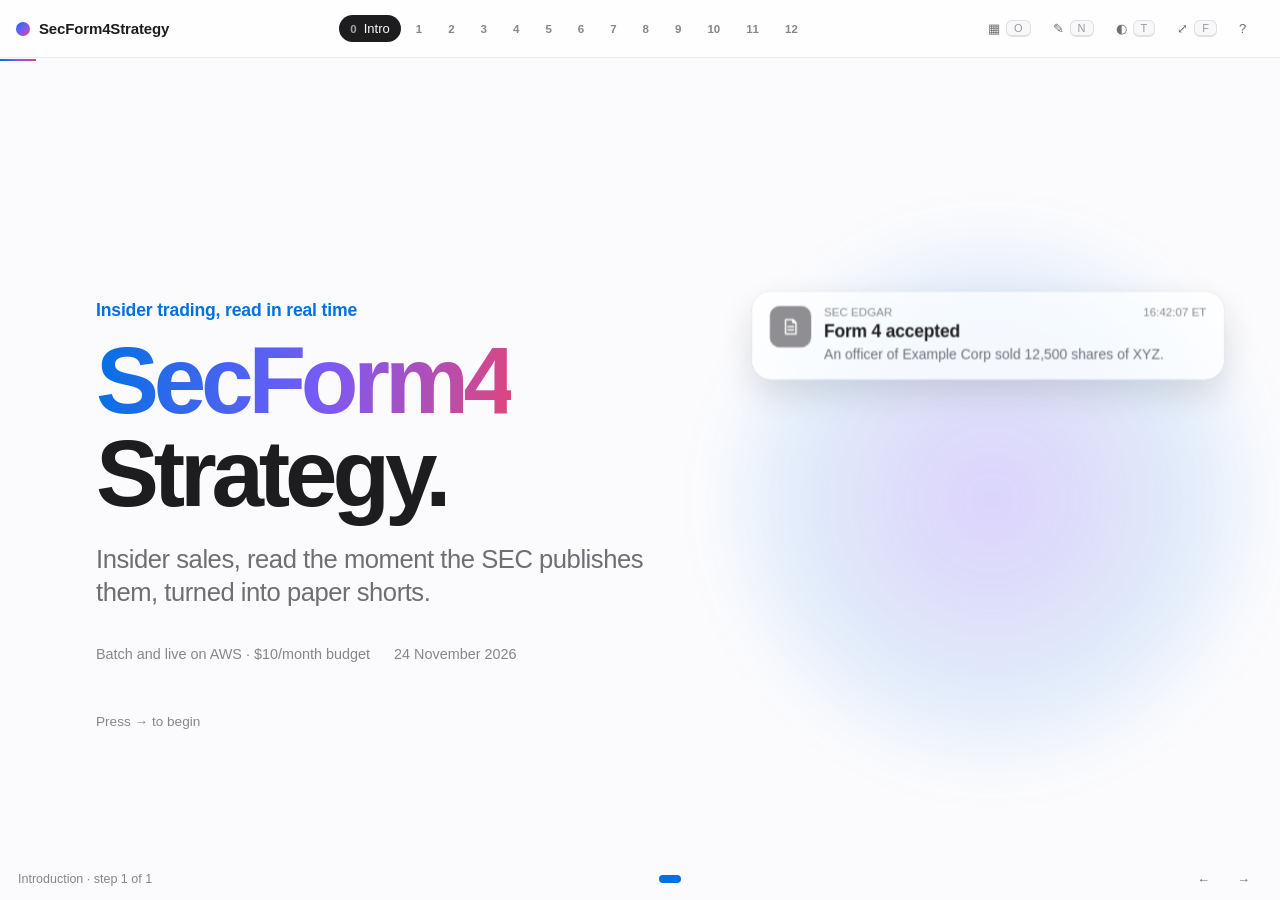
==== site/story/index.html @ b885cf7b "fix: note the pending Lambda concurrency quota request" ====
<!doctype html>
<html lang="en">
<head>
<meta charset="utf-8">
<meta name="viewport" content="width=device-width, initial-scale=1">
<title>SecForm4Strategy</title>
<style>
:root{
  --bg:#fbfbfd; --panel:#ffffff; --panel2:#f5f5f7; --ink:#1d1d1f; --muted:#6e6e73; --faint:#86868b;
  --line:#d2d2d7; --edge:#b8b8bf; --accent:#0071e3; --accent-soft:rgba(0,113,227,.09); --on-accent:#fff;
  --good:#248a3d; --good-soft:rgba(52,199,89,.13); --warn:#c45500; --warn-soft:rgba(255,149,0,.13);
  --bad:#d70015; --bad-soft:rgba(255,59,48,.10);
  --k-compute:#ff9500; --k-int:#ff2d55; --k-store:#34c759; --k-data:#5856d6; --k-sec:#ff3b30;
  --k-ext:#8e8e93; --k-ci:#007aff; --k-ml:#30b0c7;
  --nshadow:rgba(0,0,0,.07); --shadow:0 2px 6px rgba(0,0,0,.04),0 14px 34px rgba(0,0,0,.07); --tok:#0071e3;
  --g1:#0071e3; --g2:#7a5af8; --g3:#e0457b; --glass:rgba(255,255,255,.72);
  color-scheme:light;
}
@media (prefers-color-scheme:dark){
  :root:not([data-theme="light"]){
  --bg:#000000; --panel:#1c1c1e; --panel2:#2c2c2e; --ink:#f5f5f7; --muted:#a1a1a6; --faint:#6e6e73;
  --line:#38383a; --edge:#55555a; --accent:#2997ff; --accent-soft:rgba(41,151,255,.14); --on-accent:#fff;
  --good:#30d158; --good-soft:rgba(48,209,88,.15); --warn:#ff9f0a; --warn-soft:rgba(255,159,10,.15);
  --bad:#ff453a; --bad-soft:rgba(255,69,58,.15);
  --k-compute:#ff9f0a; --k-int:#ff375f; --k-store:#30d158; --k-data:#5e5ce6; --k-sec:#ff453a;
  --k-ext:#98989d; --k-ci:#0a84ff; --k-ml:#40c8e0;
  --nshadow:rgba(0,0,0,.55); --shadow:0 0 0 1px rgba(255,255,255,.07),0 16px 40px rgba(0,0,0,.55); --tok:#2997ff;
  --g1:#2997ff; --g2:#a78bfa; --g3:#ff6b9d; --glass:rgba(28,28,30,.72);
  color-scheme:dark;
}
}
:root[data-theme="dark"]{
  --bg:#000000; --panel:#1c1c1e; --panel2:#2c2c2e; --ink:#f5f5f7; --muted:#a1a1a6; --faint:#6e6e73;
  --line:#38383a; --edge:#55555a; --accent:#2997ff; --accent-soft:rgba(41,151,255,.14); --on-accent:#fff;
  --good:#30d158; --good-soft:rgba(48,209,88,.15); --warn:#ff9f0a; --warn-soft:rgba(255,159,10,.15);
  --bad:#ff453a; --bad-soft:rgba(255,69,58,.15);
  --k-compute:#ff9f0a; --k-int:#ff375f; --k-store:#30d158; --k-data:#5e5ce6; --k-sec:#ff453a;
  --k-ext:#98989d; --k-ci:#0a84ff; --k-ml:#40c8e0;
  --nshadow:rgba(0,0,0,.55); --shadow:0 0 0 1px rgba(255,255,255,.07),0 16px 40px rgba(0,0,0,.55); --tok:#2997ff;
  --g1:#2997ff; --g2:#a78bfa; --g3:#ff6b9d; --glass:rgba(28,28,30,.72);
  color-scheme:dark;
}
*{box-sizing:border-box}
html,body{margin:0;height:100%;overflow:hidden}
body{background:var(--bg);color:var(--ink);font-family:Inter,"SF Pro Text",-apple-system,BlinkMacSystemFont,"Segoe UI",Roboto,Helvetica,Arial,sans-serif;-webkit-font-smoothing:antialiased;transition:background .4s,color .4s}
code,.mono{font-family:"SF Mono",ui-monospace,Menlo,Consolas,monospace}
button{font:inherit;color:inherit}

/* ---------- chrome ---------- */
#top{position:fixed;left:0;right:0;top:0;height:58px;display:flex;align-items:center;gap:14px;padding:0 16px;background:color-mix(in srgb,var(--panel) 88%,transparent);backdrop-filter:blur(10px);border-bottom:1px solid var(--line);z-index:20}
#brand{font-weight:750;letter-spacing:-.01em;font-size:16px;white-space:nowrap;display:flex;align-items:center;gap:9px}
#brand i{width:22px;height:22px;border-radius:6px;background:linear-gradient(135deg,var(--k-ci),var(--k-int));display:inline-block}
#rail{flex:1;display:flex;gap:4px;justify-content:center;min-width:0;overflow:hidden}
.rail-item{border:0;background:transparent;padding:7px 10px;border-radius:9px;cursor:pointer;display:flex;align-items:center;gap:7px;font-size:13.5px;color:var(--muted);white-space:nowrap;transition:background .25s,color .25s}
.rail-item b{display:inline-grid;place-items:center;width:21px;height:21px;border-radius:50%;font-size:11.5px;background:var(--panel2);color:var(--muted);transition:background .25s,color .25s}
.rail-item:hover{background:var(--panel2);color:var(--ink)}
.rail-item.done b{background:var(--accent-soft);color:var(--accent)}
.rail-item.cur{color:var(--ink);background:var(--accent-soft)}
.rail-item.cur b{background:var(--accent);color:#fff}
@media (max-width:1500px){.rail-item span{display:none}.rail-item.cur span{display:inline}}
@media (max-width:900px){.rail-item.cur span{display:none}#brand span{display:none}}
#tools{display:flex;gap:4px}
.tbtn{border:1px solid var(--line);background:var(--panel);border-radius:9px;height:34px;min-width:34px;padding:0 9px;cursor:pointer;font-size:13px;color:var(--muted);display:inline-flex;align-items:center;gap:6px}
.tbtn:hover{color:var(--ink);border-color:var(--edge)}
.tbtn.on{color:var(--accent);border-color:var(--accent)}
.tbtn kbd{font-size:11px;opacity:.7}
#progress{position:fixed;top:58px;left:0;height:3px;background:var(--accent);width:0;transition:width .5s cubic-bezier(.2,.7,.2,1);z-index:21}
#bottom{position:fixed;left:0;right:0;bottom:0;height:42px;display:flex;align-items:center;justify-content:space-between;padding:0 18px;font-size:13px;color:var(--faint);z-index:20}
#stepdots{display:flex;gap:7px;align-items:center}
#stepdots button{width:10px;height:10px;border-radius:50%;border:0;padding:0;background:var(--line);cursor:pointer;transition:background .25s,transform .25s}
#stepdots button.on{background:var(--accent);transform:scale(1.25)}
#stepdots button.past{background:color-mix(in srgb,var(--accent) 45%,var(--line))}
#counter{font-variant-numeric:tabular-nums}
#navbtns{display:flex;gap:6px}

/* ---------- stage ---------- */
#viewport{position:fixed;left:0;top:61px;bottom:42px;right:0;transition:right .45s cubic-bezier(.2,.7,.2,1)}
body.notes #viewport{right:430px}
#stage{position:absolute;left:0;top:0;width:1600px;height:900px;transform-origin:0 0}
.slide{position:absolute;inset:0;opacity:0;visibility:hidden;transition:opacity .6s cubic-bezier(.2,.7,.2,1),transform .7s cubic-bezier(.2,.7,.2,1),visibility 0s .7s;transform:translateX(70px)}
.slide.before{transform:translateX(-70px)}
.slide.cur{opacity:1;visibility:visible;transform:none;transition:opacity .6s cubic-bezier(.2,.7,.2,1),transform .7s cubic-bezier(.2,.7,.2,1),visibility 0s}
.slide>svg.dia{position:absolute;inset:0;width:1600px;height:900px;overflow:visible}
.head{position:absolute;left:44px;top:22px;right:44px;pointer-events:none;z-index:2}
.kicker{font-size:15px;font-weight:650;letter-spacing:.08em;text-transform:uppercase;color:var(--accent)}
.head h1{margin:4px 0 0;font-size:44px;line-height:1.08;letter-spacing:-.022em;font-weight:760}
.caps{position:relative;height:74px;margin-top:10px}
.cap{position:absolute;left:0;top:0;margin:0;font-size:25px;line-height:1.36;color:var(--muted);max-width:1500px}
.cap code{font-size:.9em;color:var(--ink)}
.cap strong{color:var(--ink);font-weight:650}

/* reveal */
.rv{opacity:0;translate:0 12px;transition:opacity .55s cubic-bezier(.2,.7,.2,1),translate .6s cubic-bezier(.2,.7,.2,1),filter .4s}
.rv.on{opacity:1;translate:0 0}
.rv:not(.on){opacity:0!important}
.w.rv:not(.on){pointer-events:none}
.cap.rv{translate:0 8px}
.cap.rv.on{transition-delay:.12s}
.rv.on.soft{opacity:.3}
[data-d="1"]{transition-delay:.08s}[data-d="2"]{transition-delay:.16s}[data-d="3"]{transition-delay:.24s}[data-d="4"]{transition-delay:.32s}[data-d="5"]{transition-delay:.4s}[data-d="6"]{transition-delay:.48s}[data-d="7"]{transition-delay:.56s}[data-d="8"]{transition-delay:.64s}

/* ---------- svg vocabulary ---------- */
svg text{fill:var(--ink);font-family:inherit}
.nb{fill:var(--panel);stroke:var(--line);stroke-width:1.5;filter:drop-shadow(0 2px 5px rgba(15,23,42,.08));transition:stroke .3s,fill .3s}
.ni{transition:fill .3s}
.ig{fill:none;stroke:#fff;stroke-width:1.9;stroke-linecap:round;stroke-linejoin:round}
.ig text{fill:#fff;stroke:none;font-weight:800;font-size:19px}
.nt{font-size:21px;font-weight:660;letter-spacing:-.01em}
.ns{font-size:16.5px;fill:var(--muted)}
.nt.mono,.ns.mono{font-family:"SF Mono",ui-monospace,Menlo,monospace}
.nt.mono{font-size:19.5px}
.k-compute .ni{fill:var(--k-compute)} .k-int .ni{fill:var(--k-int)} .k-store .ni{fill:var(--k-store)} .k-data .ni{fill:var(--k-data)}
.k-sec .ni{fill:var(--k-sec)} .k-ext .ni{fill:var(--k-ext)} .k-ci .ni{fill:var(--k-ci)} .k-ml .ni{fill:var(--k-ml)}
.node{transition:opacity .4s}
.hot .nb{stroke:var(--accent);stroke-width:2.6;fill:color-mix(in srgb,var(--accent) 7%,var(--panel))}
.okk .nb{stroke:var(--good);stroke-width:2.4}
.wait .nb{stroke:var(--warn);stroke-width:2.4;stroke-dasharray:7 5}
.badk .nb{stroke:var(--bad);stroke-width:2.4}
.off{opacity:.2!important;filter:grayscale(1)}
.edge{fill:none;stroke:var(--edge);stroke-width:2.2;transition:stroke .3s,opacity .4s}
.edge.flow{stroke-dasharray:7 8;animation:dash 1.1s linear infinite}
.edge.dashed{stroke-dasharray:4 6}
.edge.hot{stroke:var(--accent);stroke-width:3}
@keyframes dash{to{stroke-dashoffset:-15}}
.ah{fill:var(--edge)} .ahh{fill:var(--accent)}
.frame{fill:color-mix(in srgb,var(--panel2) 55%,transparent);stroke:var(--line);stroke-width:1.5;stroke-dasharray:6 6}
.frame.solid{stroke-dasharray:none}
.ft{font-size:15px;font-weight:700;letter-spacing:.06em;text-transform:uppercase;fill:var(--muted)}
.lbl{font-size:17px;fill:var(--muted)}
.lbl.big{font-size:21px;fill:var(--ink);font-weight:600}
.lbl.acc{fill:var(--accent);font-weight:650}
.lbl.good{fill:var(--good);font-weight:650}
.lbl.bad{fill:var(--bad);font-weight:650}
.lbl.warn{fill:var(--warn);font-weight:650}
.lbl.mono{font-family:"SF Mono",ui-monospace,Menlo,monospace}
.pill rect{fill:var(--panel2);stroke:var(--line)}
.pill text{font-size:15.5px;font-weight:600;font-family:"SF Mono",ui-monospace,Menlo,monospace}
.tok{fill:var(--tok);filter:drop-shadow(0 0 6px var(--tok))}
.tok-ring{fill:none;stroke:var(--tok);stroke-width:2;opacity:.5}
.toklbl{font-size:15px;font-weight:700;fill:var(--tok)}
.amb{fill:var(--accent);opacity:.75}
.draw{transition:stroke-dashoffset 1.8s cubic-bezier(.4,.1,.2,1),opacity .5s}
.badge circle{fill:var(--good)} .badge path{stroke:#fff;stroke-width:2.4;fill:none;stroke-linecap:round;stroke-linejoin:round}
.badge{opacity:0;transition:opacity .35s}
.badge.show{opacity:1}

/* ---------- html widgets on the canvas ---------- */
.w{position:absolute;z-index:3}
.card{background:var(--panel);border:1px solid var(--line);border-radius:16px;box-shadow:var(--shadow);padding:22px 26px}
.card h3{margin:0 0 10px;font-size:23px;letter-spacing:-.01em}
.card p{margin:6px 0;font-size:19px;line-height:1.42;color:var(--muted)}
.card p b,.card p code{color:var(--ink)}
.card ul{margin:6px 0 0;padding-left:22px;font-size:19px;line-height:1.5;color:var(--muted)}
.card li b,.card li code{color:var(--ink)}
.seg{display:inline-flex;background:var(--panel2);border:1px solid var(--line);border-radius:12px;padding:4px;gap:4px}
.seg button{border:0;background:transparent;border-radius:9px;padding:9px 16px;font-size:17px;font-weight:600;color:var(--muted);cursor:pointer;transition:background .25s,color .25s}
.seg button.on{background:var(--panel);color:var(--ink);box-shadow:0 1px 3px rgba(0,0,0,.12)}
.btn{border:1px solid var(--accent);background:var(--accent);color:#fff;border-radius:11px;padding:10px 18px;font-size:17px;font-weight:650;cursor:pointer;display:inline-flex;gap:8px;align-items:center}
.btn.ghost{background:transparent;color:var(--accent)}
.btn:hover{filter:brightness(1.08)}
.lab{font-size:15px;font-weight:700;letter-spacing:.06em;text-transform:uppercase;color:var(--faint)}
input[type=range]{accent-color:var(--accent);width:100%;height:28px;cursor:pointer}
.code{font-family:"SF Mono",ui-monospace,Menlo,monospace;font-size:17px;line-height:1.5;background:var(--panel2);border:1px solid var(--line);border-radius:12px;padding:14px 16px;white-space:pre-wrap;color:var(--ink);margin:0}
.code .k{color:var(--k-int)} .code .s{color:var(--k-store)} .code .c{color:var(--faint)}
.chip{display:inline-flex;align-items:center;gap:8px;border:1px solid var(--line);background:var(--panel);border-radius:999px;padding:7px 14px;font-size:17px;font-weight:600;transition:border-color .3s,background .3s}
.chip .dot{width:10px;height:10px;border-radius:50%;background:var(--faint);transition:background .3s}
.chip.ok{border-color:color-mix(in srgb,var(--good) 55%,var(--line));background:var(--good-soft)} .chip.ok .dot{background:var(--good)}
.chip.warn .dot{background:var(--warn)}
.tag{display:inline-block;font-size:13px;font-weight:700;letter-spacing:.05em;text-transform:uppercase;padding:3px 9px;border-radius:999px;background:var(--panel2);color:var(--muted)}
.tag.good{background:var(--good-soft);color:var(--good)} .tag.warn{background:var(--warn-soft);color:var(--warn)} .tag.bad{background:var(--bad-soft);color:var(--bad)} .tag.acc{background:var(--accent-soft);color:var(--accent)}
.console{font-family:"SF Mono",ui-monospace,Menlo,monospace;font-size:14px;line-height:1.42;background:var(--panel);border:1px solid var(--line);border-radius:14px;box-shadow:var(--shadow);padding:12px 14px;overflow:hidden;display:flex;flex-direction:column;gap:3px}
.console .ln{opacity:0;translate:0 6px;transition:opacity .35s,translate .35s;color:var(--muted)}
.console .ln.on{opacity:1;translate:0 0}
.console .ln b{color:var(--ink)}
.console .ln.ok b{color:var(--good)}
.sw{display:flex;align-items:center;justify-content:space-between;gap:12px;padding:8px 0;border-bottom:1px solid var(--line)}
.sw code{font-size:16px}
.toggle{width:54px;height:30px;border-radius:999px;background:var(--line);border:0;position:relative;cursor:pointer;flex:none;transition:background .3s}
.toggle::after{content:"";position:absolute;left:3px;top:3px;width:24px;height:24px;border-radius:50%;background:#fff;box-shadow:0 1px 3px rgba(0,0,0,.3);transition:left .3s cubic-bezier(.2,.7,.2,1)}
.toggle.on{background:var(--good)}
.toggle.on::after{left:27px}
.stripes{background-image:repeating-linear-gradient(-45deg,var(--accent-soft) 0 12px,transparent 12px 24px);background-size:34px 34px;animation:stripes 1.2s linear infinite}
@keyframes stripes{to{background-position:34px 0}}
.flip{perspective:1200px;cursor:pointer;border:0;background:transparent;padding:0;text-align:left}
.flip .in{position:relative;width:100%;height:100%;transition:transform .7s cubic-bezier(.2,.7,.2,1);transform-style:preserve-3d}
.flip.open .in{transform:rotateY(180deg)}
.flip .fa,.flip .fb{position:absolute;inset:0;backface-visibility:hidden;border-radius:16px;border:1px solid var(--line);background:var(--panel);box-shadow:var(--shadow);padding:18px 22px;display:flex;flex-direction:column;justify-content:center}
.flip .fb{transform:rotateY(180deg);background:var(--panel2)}
.flip h4{margin:0;font-size:22px;line-height:1.3}
.flip p{margin:0;font-size:17.5px;line-height:1.42;color:var(--muted)}
.flip .hint{font-size:13px;color:var(--faint);margin-top:10px;text-transform:uppercase;letter-spacing:.06em;font-weight:700}
.cd{display:grid;grid-template-columns:1fr 46px 1fr;align-items:center;column-gap:4px;row-gap:10px}
.cd>div{background:var(--panel);border-radius:14px;box-shadow:0 4px 12px var(--nshadow);padding:14px 20px;font-size:21px;line-height:1.3;color:var(--muted)}
.cd>div b,.cd>div code{color:var(--ink)}
.cd>i{font-style:normal;text-align:center;color:var(--accent);font-size:24px;font-weight:600}
.cd .hd{background:transparent;box-shadow:none;padding:0 4px;font-size:14px;font-weight:600;letter-spacing:.06em;text-transform:uppercase;color:var(--faint)}
.flip.faq h4{font-size:20px}
.flip.faq p{font-size:16.5px}
.flip.faq .fa,.flip.faq .fb{padding:16px 18px}
.tbd{border:2px dashed var(--warn);color:var(--warn);border-radius:8px;padding:1px 8px;font-weight:700;font-size:16px;white-space:nowrap}

/* ---------- notes, overview, help ---------- */
#notes{position:fixed;top:61px;right:0;bottom:0;width:430px;background:var(--panel);border-left:1px solid var(--line);z-index:15;transform:translateX(100%);transition:transform .45s cubic-bezier(.2,.7,.2,1);padding:22px 24px;overflow:auto}
body.notes #notes{transform:none}
#notes .lab{margin-bottom:6px}
#notes h2{margin:0 0 4px;font-size:20px}
#notes .cur-step{font-size:14px;color:var(--faint);margin-bottom:14px}
#notes ul{margin:0;padding-left:20px}
#notes li{font-size:17.5px;line-height:1.5;margin:0 0 10px}
#notes li code{font-size:15px}
#notes .next{margin-top:18px;padding-top:14px;border-top:1px solid var(--line);font-size:15px;color:var(--muted)}
#notes .clock{font-variant-numeric:tabular-nums;font-size:14px;color:var(--faint);margin-top:16px}
#overview{position:fixed;inset:0;z-index:40;background:color-mix(in srgb,var(--bg) 94%,transparent);backdrop-filter:blur(6px);opacity:0;visibility:hidden;transition:opacity .35s,visibility 0s .35s;overflow:auto;padding:28px 34px}
#overview.open{opacity:1;visibility:visible;transition:opacity .35s}
#overview h2{margin:0 0 18px;font-size:22px}
#ogrid{display:grid;grid-template-columns:repeat(auto-fill,minmax(330px,1fr));gap:20px}
.ocard{border:1px solid var(--line);border-radius:14px;background:var(--panel);overflow:hidden;cursor:pointer;transition:transform .25s,box-shadow .25s,border-color .25s;padding:0;text-align:left;opacity:0;translate:0 14px}
#overview.open .ocard{opacity:1;translate:0 0;transition:transform .25s,box-shadow .25s,border-color .25s,opacity .45s,translate .45s}
.ocard:hover,.ocard:focus-visible{transform:translateY(-3px);box-shadow:var(--shadow);border-color:var(--accent)}
.ocard.cur{border-color:var(--accent);box-shadow:0 0 0 2px var(--accent-soft)}
.othumb{position:relative;aspect-ratio:16/9;overflow:hidden;background:var(--bg);border-bottom:1px solid var(--line)}
.othumb .slide{opacity:1!important;visibility:visible!important;transition:none!important;inset:auto;left:0;top:0;width:1600px;height:900px}
.othumb .rv{transition:none!important}
.othumb *{animation:none!important}
.othumb .w{pointer-events:none}
.ometa{padding:10px 14px;font-size:15px;font-weight:650;display:flex;gap:10px;align-items:center}
.ometa b{color:var(--accent)}
#help{position:fixed;inset:0;z-index:45;display:grid;place-items:center;background:rgba(5,10,20,.45);opacity:0;visibility:hidden;transition:opacity .3s,visibility 0s .3s}
#help.open{opacity:1;visibility:visible;transition:opacity .3s}
#help .card{width:min(560px,92vw)}
#help table{width:100%;border-collapse:collapse;font-size:16px}
#help td{padding:7px 4px;border-bottom:1px solid var(--line)}
#help td:first-child{white-space:nowrap;padding-right:18px}
kbd{font-family:inherit;font-size:13px;border:1px solid var(--line);border-bottom-width:2px;border-radius:6px;padding:1px 7px;background:var(--panel2)}

@media (prefers-reduced-motion:reduce){
  *,*::before,*::after{transition-duration:.01ms!important;transition-delay:0s!important;animation:none!important}
}

/* ================= refined: clean, calm, smooth ================= */
:root{--sans:-apple-system,BlinkMacSystemFont,"SF Pro Display","SF Pro Text","Helvetica Neue",Inter,Arial,sans-serif;--ease:cubic-bezier(.25,.8,.25,1)}
body{font-family:var(--sans);background:var(--bg)}
.grad{background:linear-gradient(100deg,var(--g1),var(--g2) 55%,var(--g3));-webkit-background-clip:text;background-clip:text;color:transparent}
#top{background:var(--glass);backdrop-filter:saturate(180%) blur(20px);-webkit-backdrop-filter:saturate(180%) blur(20px);border-bottom:1px solid color-mix(in srgb,var(--ink) 9%,transparent)}
#brand{font-weight:600;font-size:15px;letter-spacing:-.01em}
#brand i{width:14px;height:14px;border-radius:50%;background:linear-gradient(135deg,var(--g1),var(--g2),var(--g3))}
.rail-item{font-size:13px;font-weight:500;color:var(--muted);border-radius:999px;padding:6px 11px}
.rail-item b{background:transparent;color:var(--faint);width:auto;height:auto;font-weight:600}
.rail-item.cur{background:var(--ink);color:var(--bg)}
.rail-item.cur b{background:transparent;color:var(--bg);opacity:.6}
.rail-item.done b{background:transparent;color:var(--faint)}
.tbtn{border:0;background:transparent;border-radius:999px}
.tbtn:hover{background:var(--panel2)}
#progress{height:2px;top:59px;background:linear-gradient(90deg,var(--g1),var(--g2),var(--g3))}
#tape{display:none}
#bottom{font-size:12.5px}
#stepdots button{width:8px;height:8px}
#stepdots button.on{transform:none;width:22px;border-radius:999px}
#stepdots button{transition:width .4s var(--ease),background .3s}

/* slides: soft scale and blur between chapters */
.slide{transform:scale(.985);filter:blur(6px);transition:opacity .7s var(--ease),transform .9s var(--ease),filter .7s var(--ease),visibility 0s .9s}
.slide.before{transform:scale(1.015)}
.slide.cur{transform:none;filter:none;transition:opacity .7s var(--ease),transform .9s var(--ease),filter .7s var(--ease),visibility 0s}

/* head */
.head{top:30px}
.kicker{font-size:19px;font-weight:600;letter-spacing:-.005em;text-transform:none;color:var(--accent)}
.kicker .kn{color:var(--faint);font-weight:500;margin-right:10px;font-variant-numeric:tabular-nums}
.slide.cur .kicker{animation:rise .8s var(--ease) .05s both}
.head h1{font-family:var(--sans);font-size:52px;font-weight:700;letter-spacing:-.032em;line-height:1.06;margin-top:6px}
.slide.cur .head h1{animation:rise .9s var(--ease) .12s both}
@keyframes rise{0%{opacity:0;transform:translateY(14px);filter:blur(6px)}100%{opacity:1;transform:none;filter:none}}
.caps{margin-top:12px}
.cap{font-size:25px;color:var(--muted);letter-spacing:-.008em;filter:blur(6px);transition:opacity .7s var(--ease),translate .8s var(--ease),filter .7s var(--ease)}
.cap.on{filter:none}
.cap.rv.on{transition-delay:.18s}
.cap strong{color:var(--ink);font-weight:600}
.w.rv{filter:blur(6px);transition:opacity .7s var(--ease),translate .8s var(--ease),filter .7s var(--ease)}
.w.rv.on{filter:none}

/* diagram */
.nb{stroke:color-mix(in srgb,var(--ink) 7%,transparent);stroke-width:1;filter:drop-shadow(0 6px 14px var(--nshadow))}
.hot .nb{stroke:var(--accent);stroke-width:2;fill:color-mix(in srgb,var(--accent) 6%,var(--panel))}
.okk .nb{stroke:var(--good);stroke-width:2}
.wait .nb{stroke:var(--warn);stroke-width:2;stroke-dasharray:6 5}
.edge{stroke:var(--edge);stroke-width:2}
.edge.flow{stroke-dasharray:none;animation:none;opacity:.8}
.edge.dashed{stroke-dasharray:3 6}
.edge.warnedge{stroke:var(--warn);stroke-width:3;stroke-dasharray:7 6}
.ahw{fill:var(--warn)}
.warnpill rect{fill:color-mix(in srgb,var(--warn) 16%,var(--panel));stroke:var(--warn);stroke-width:1.5}
.warnpill text{fill:var(--ink);font-size:16.5px;font-weight:600}
.frame{fill:color-mix(in srgb,var(--panel2) 55%,transparent);stroke:color-mix(in srgb,var(--ink) 8%,transparent);stroke-dasharray:none}
.ft{font-size:13.5px;letter-spacing:.06em;font-weight:600}
.pill rect{fill:var(--panel);stroke:color-mix(in srgb,var(--ink) 10%,transparent)}
.tok{fill:var(--tok);filter:drop-shadow(0 0 8px var(--tok))}
.amb{fill:var(--accent);opacity:.9;filter:drop-shadow(0 0 4px var(--accent))}

/* controls */
.card,.console{border:0;border-radius:22px;box-shadow:var(--shadow)}
.console{border-radius:18px}
.code{border:0;border-radius:14px}
.btn{border-radius:999px;font-weight:500;padding:11px 22px;box-shadow:none;letter-spacing:-.01em}
.btn.ghost{background:transparent;border:1px solid var(--accent)}
.seg{border:0;border-radius:11px;padding:3px}
.seg button{border-radius:8px;font-weight:500}
.seg button.on{box-shadow:0 3px 8px rgba(0,0,0,.12),0 0 0 .5px rgba(0,0,0,.04)}
.toggle.on{background:#34c759}
.lab{letter-spacing:.04em;font-weight:600}
.chip{border:0;background:var(--panel2);font-weight:500}
.tag{letter-spacing:.03em}

/* callouts (formerly stamps) */
.stampfx{position:absolute;z-index:8;pointer-events:none;transform:translate(-50%,-50%);font:600 22px/1.25 var(--sans);letter-spacing:-.012em;color:var(--accent);background:var(--glass);backdrop-filter:saturate(180%) blur(20px);-webkit-backdrop-filter:saturate(180%) blur(20px);border-radius:999px;padding:12px 26px 12px 22px;box-shadow:0 12px 32px rgba(0,0,0,.14),0 0 0 1px color-mix(in srgb,var(--ink) 7%,transparent);white-space:nowrap;text-align:left;animation:callout .8s var(--ease) both}
.stampfx::before{content:"";display:inline-block;width:10px;height:10px;border-radius:50%;background:currentColor;margin-right:12px;vertical-align:2px;box-shadow:0 0 0 5px color-mix(in srgb,currentColor 18%,transparent)}
.stampfx small{display:block;font-size:.66em;font-weight:500;color:var(--muted);margin:2px 0 0 22px}
.stampfx.big{font-size:30px;padding:16px 34px 16px 28px}
@keyframes callout{0%{opacity:0;transform:translate(-50%,-25%) scale(.94);filter:blur(10px)}100%{opacity:1;transform:translate(-50%,-50%) scale(1);filter:none}}
.flashfx{position:absolute;inset:0;z-index:7;pointer-events:none;background:radial-gradient(ellipse at 70% 65%,var(--bad-soft),transparent 60%);animation:flashfx 1.6s var(--ease) both}
@keyframes flashfx{0%{opacity:0}30%{opacity:1}100%{opacity:0}}
#n-net.powerdown{animation:pdown 1.1s var(--ease)}
@keyframes pdown{0%{filter:none}40%{filter:brightness(.55) saturate(.4)}100%{filter:none}}
#n-net.powerup{animation:pup 1.1s var(--ease)}
@keyframes pup{0%{filter:brightness(.6) blur(2px)}100%{filter:none}}

/* chapter card */
#wipe{position:fixed;left:0;right:0;top:61px;bottom:42px;z-index:30;pointer-events:none;background:color-mix(in srgb,var(--bg) 82%,transparent);backdrop-filter:blur(30px);-webkit-backdrop-filter:blur(30px);display:flex;flex-direction:column;align-items:center;justify-content:center;opacity:0;visibility:hidden}
#wipe.go{visibility:visible;animation:chap 1.1s cubic-bezier(.4,0,.2,1) both}
@keyframes chap{0%{opacity:0}28%{opacity:1}62%{opacity:1}100%{opacity:0}}
#wipe .wt{display:none}
#wipe .wn{font-size:24vh;font-weight:700;letter-spacing:-.06em;line-height:1;background:linear-gradient(100deg,var(--g1),var(--g2) 55%,var(--g3));-webkit-background-clip:text;background-clip:text;color:transparent}
#wipe .wt2{font-size:5.2vh;font-weight:600;letter-spacing:-.025em;color:var(--ink);margin-top:1.5vh}
#wipe.go .wn,#wipe.go .wt2{animation:chapn 1.1s var(--ease) both}
@keyframes chapn{0%{transform:scale(.94);filter:blur(14px)}45%{transform:scale(1);filter:none}100%{transform:scale(1.02)}}

/* flashlight */
#spot{background:radial-gradient(circle at var(--mx,50%) var(--my,50%),transparent 0 180px,rgba(0,0,0,.62) 300px)}

/* introduction */
.cv-l{position:absolute;left:120px;top:250px;width:760px}
.cv-eyebrow{font-size:22px;font-weight:600;color:var(--accent);letter-spacing:-.01em}
.cv-h{font-size:118px;line-height:.98;font-weight:700;letter-spacing:-.055em;margin:18px 0 30px}
.cv-sub{font-size:32px;line-height:1.28;color:var(--muted);font-weight:500;letter-spacing:-.018em;margin:0 0 46px;max-width:700px}
.cv-meta{display:flex;gap:30px;font-size:18px;color:var(--faint);font-weight:500}
.cv-go{margin-top:64px;font-size:17px;color:var(--faint)}
.cv-l>*{opacity:0;transform:translateY(16px);filter:blur(8px);transition:opacity .9s var(--ease),transform 1s var(--ease),filter .9s var(--ease)}
.slide.cur .cv-l>*{opacity:1;transform:none;filter:none}
.slide.cur .cv-l>:nth-child(2){transition-delay:.12s}.slide.cur .cv-l>:nth-child(3){transition-delay:.24s}.slide.cur .cv-l>:nth-child(4){transition-delay:.36s}.slide.cur .cv-l>:nth-child(5){transition-delay:3.4s}
.cv-glow{position:absolute;left:880px;top:140px;width:720px;height:720px;border-radius:50%;background:radial-gradient(circle,color-mix(in srgb,var(--g2) 26%,transparent),color-mix(in srgb,var(--g1) 12%,transparent) 45%,transparent 70%);filter:blur(30px);animation:drift 14s ease-in-out infinite alternate}
@keyframes drift{0%{transform:translate(0,0) scale(1)}100%{transform:translate(-40px,30px) scale(1.08)}}
.cv-r{position:absolute;left:940px;top:240px;width:590px;display:flex;flex-direction:column;gap:20px}
.note{display:grid;grid-template-columns:52px 1fr;gap:16px;align-items:start;background:var(--glass);backdrop-filter:saturate(180%) blur(24px);-webkit-backdrop-filter:saturate(180%) blur(24px);border-radius:24px;padding:18px 22px;box-shadow:0 18px 44px rgba(0,0,0,.12),0 0 0 1px color-mix(in srgb,var(--ink) 6%,transparent);opacity:0;transform:translateY(30px) scale(.96);filter:blur(10px);transition:opacity .9s var(--ease),transform 1s cubic-bezier(.2,1.1,.3,1),filter .8s var(--ease)}
.note.in{opacity:1;transform:none;filter:none}
.note .hd{display:flex;justify-content:space-between;font-size:14.5px;color:var(--faint);font-weight:500}
.note .tt{font-size:22px;font-weight:600;margin-top:3px;letter-spacing:-.015em}
.note .bd{font-size:17.5px;color:var(--muted);margin-top:4px;line-height:1.4}
.cv-fine{font-size:14px;color:var(--faint);text-align:right;opacity:0;transition:opacity 1s var(--ease)}
.cv-fine.in{opacity:1}
@media (prefers-reduced-motion:reduce){#wipe{display:none}.cap,.w.rv,.slide{filter:none!important}}

/* tactile details */
.badge{transform-box:fill-box;transform-origin:center}
.badge.show{animation:pop .55s cubic-bezier(.3,1.7,.5,1)}
@keyframes pop{0%{transform:scale(.2);opacity:0}100%{transform:scale(1);opacity:1}}
.node .nb{transition:stroke .3s,fill .3s,filter .35s var(--ease)}
.node{transform-box:fill-box;transition:translate .35s var(--ease),opacity .4s}
.node:hover{translate:0 -3px}
.node:hover .nb{filter:drop-shadow(0 12px 22px var(--nshadow))}
.hot .ni{animation:glow 1.6s var(--ease) 1}
@keyframes glow{0%{filter:none}35%{filter:brightness(1.18) drop-shadow(0 0 8px var(--accent))}100%{filter:none}}
.btn{transition:transform .2s var(--ease),filter .2s}
.btn:active{transform:scale(.97)}
.seg button{transition:background .3s var(--ease),color .3s,box-shadow .3s}
@media (prefers-reduced-motion:reduce){.badge.show,.hot .ni{animation:none}.node:hover{translate:none}}
</style>
</head>
<body>
<svg width="0" height="0" style="position:absolute" aria-hidden="true">
  <defs>
    <marker id="ah" viewBox="0 0 10 10" refX="8.5" refY="5" markerWidth="7" markerHeight="7" orient="auto-start-reverse"><path class="ah" d="M0 0 10 5 0 10 2.5 5z"/></marker>
    <filter id="rough" x="-5%" y="-5%" width="110%" height="110%"><feTurbulence type="fractalNoise" baseFrequency="1.1" numOctaves="2" result="n"/><feDisplacementMap in="SourceGraphic" in2="n" scale="2.6"/></filter>
    <filter id="wobble"><feTurbulence type="fractalNoise" baseFrequency=".018" numOctaves="2" result="n"/><feDisplacementMap in="SourceGraphic" in2="n" scale="5"/></filter>
    <marker id="ahw" viewBox="0 0 10 10" refX="8.5" refY="5" markerWidth="6" markerHeight="6" orient="auto-start-reverse"><path class="ahw" d="M0 0 10 5 0 10 2.5 5z"/></marker>
    <marker id="ahh" viewBox="0 0 10 10" refX="8.5" refY="5" markerWidth="7" markerHeight="7" orient="auto-start-reverse"><path class="ahh" d="M0 0 10 5 0 10 2.5 5z"/></marker>
  </defs>
</svg>

<header id="top">
  <div id="brand"><i></i><span>SecForm4Strategy</span></div>
  <nav id="rail" aria-label="Sections"></nav>
  <div id="tools">
    <button class="tbtn" id="b-over" title="Overview (O)">▦ <kbd>O</kbd></button>
    <button class="tbtn" id="b-notes" title="Presenter notes (N)">✎ <kbd>N</kbd></button>
    <button class="tbtn" id="b-theme" title="Theme (T)">◐ <kbd>T</kbd></button>
    <button class="tbtn" id="b-full" title="Fullscreen (F)">⤢ <kbd>F</kbd></button>
    <button class="tbtn" id="b-help" title="Shortcuts (?)">?</button>
  </div>
</header>
<div id="progress"></div>
<main id="viewport"><div id="stage"></div></main>
<footer id="bottom">
  <div id="counter"></div>
  <div id="stepdots"></div>
  <div id="navbtns"><button class="tbtn" id="b-prev" title="Previous (←)">←</button><button class="tbtn" id="b-next" title="Next (→)">→</button></div>
</footer>
<aside id="notes" aria-label="Presenter notes">
  <div class="lab">Presenter notes</div>
  <h2 id="n-title"></h2>
  <div class="cur-step" id="n-step"></div>
  <ul id="n-list"></ul>
  <div class="next" id="n-next"></div>
  <div class="clock" id="n-clock"></div>
</aside>
<div id="tape" aria-hidden="true"><div class="run"></div></div>
<div id="wipe" aria-hidden="true"><div class="wt"></div><div class="wn"></div><div class="wt2"></div></div>
<div id="spot" aria-hidden="true"></div>
<div id="overview" role="dialog" aria-label="Overview"><h2>Overview · click a section, or press <kbd>O</kbd> / <kbd>Esc</kbd> to close</h2><div id="ogrid"></div></div>
<div id="help" role="dialog" aria-label="Shortcuts"><div class="card">
  <h3>Keyboard</h3>
  <table>
    <tr><td><kbd>→</kbd> <kbd>Space</kbd> <kbd>PgDn</kbd> <kbd>Enter</kbd></td><td>Next step</td></tr>
    <tr><td><kbd>←</kbd> <kbd>Shift</kbd>+<kbd>Space</kbd> <kbd>PgUp</kbd></td><td>Previous step</td></tr>
    <tr><td><kbd>↓</kbd> / <kbd>↑</kbd></td><td>Next / previous section</td></tr>
    <tr><td><kbd>1</kbd>…<kbd>9</kbd>, <kbd>0</kbd></td><td>Jump to chapter 1–10</td></tr>
    <tr><td><kbd>Home</kbd> / <kbd>End</kbd></td><td>Introduction / last chapter</td></tr>
    <tr><td><kbd>L</kbd></td><td>Flashlight that follows the mouse</td></tr>
    <tr><td><kbd>O</kbd></td><td>Overview grid</td></tr>
    <tr><td><kbd>N</kbd></td><td>Presenter notes</td></tr>
    <tr><td><kbd>F</kbd></td><td>Fullscreen</td></tr>
    <tr><td><kbd>T</kbd></td><td>Light / dark theme</td></tr>
    <tr><td><kbd>R</kbd></td><td>Replay the current step's animation</td></tr>
    <tr><td><kbd>?</kbd> / <kbd>Esc</kbd></td><td>This help / close</td></tr>
  </table>
</div></div>

<script>
"use strict";
const RM = matchMedia("(prefers-reduced-motion: reduce)");
const $ = (s, r = document) => r.querySelector(s);
const $$ = (s, r = document) => [...r.querySelectorAll(s)];

/* ---------- icons: 24x24, stroked ---------- */
const circ = (cx, cy, r) => `M${cx - r} ${cy}a${r} ${r} 0 1 0 ${2 * r} 0a${r} ${r} 0 1 0 ${-2 * r} 0`;
const ICON = {
  lambda: `<text x="12" y="19" text-anchor="middle">λ</text>`,
  fargate: `<path d="M4 7.5 12 3.5l8 4v9l-8 4-8-4z M4 7.5l8 4 8-4 M12 11.5v9"/>`,
  sqs: `<path d="M3 7h18v10H3z M7.5 7v10 M12 7v10 M16.5 7v10"/>`,
  sfn: `<path d="M3 3.5h6v5H3z M15 9.5h6v5h-6z M3 15.5h6v5H3z M9 6h3v12H9 M12 12h3"/>`,
  sched: `<path d="${circ(12, 12, 8.5)} M12 7v5l3.5 2.2"/>`,
  pipe: `<path d="M2.5 9h6v6h-6z M15.5 9h6v6h-6z M8.5 12h7"/>`,
  s3: `<path d="M4 6.5c0-1.7 3.6-3 8-3s8 1.3 8 3-3.6 3-8 3-8-1.3-8-3z M4 6.5 6 19c.3 1.2 2.9 2 6 2s5.7-.8 6-2l2-12.5"/>`,
  ddb: `<path d="M5 6c0-1.7 3.1-3 7-3s7 1.3 7 3v12c0 1.7-3.1 3-7 3s-7-1.3-7-3z M5 6c0 1.7 3.1 3 7 3s7-1.3 7-3 M5 12c0 1.7 3.1 3 7 3s7-1.3 7-3"/>`,
  table: `<path d="M4 4h16v16H4z M4 9.3h16 M4 14.6h16 M10 4v16"/>`,
  key: `<path d="${circ(8, 15, 4)} M10.9 12.1 20 3 M16.3 6.7l2.4 2.4 M13.8 9.2l2 2"/>`,
  bell: `<path d="M6 16v-5a6 6 0 0 1 12 0v5l2 2H4z M10 20.5a2 2 0 0 0 4 0"/>`,
  dollar: `<path d="M16 7.2c-.9-1.4-2.4-2-4-2-2.2 0-4 1.1-4 3s1.8 2.6 4 3 4 1.2 4 3-1.8 3-4 3c-1.7 0-3.2-.7-4-2 M12 3v18"/>`,
  globe: `<path d="${circ(12, 12, 8.5)} M3.5 12h17 M12 3.5c3 3.2 3 13.8 0 17 M12 3.5c-3 3.2-3 13.8 0 17"/>`,
  git: `<path d="${circ(6, 18, 2.6)} ${circ(6, 6, 2.6)} ${circ(18, 8, 2.6)} M6 8.6v6.8 M18 10.6c0 4.4-8 2.4-11.2 5.6"/>`,
  nat: `<path d="M4 8h14 M14.5 4.5 18 8l-3.5 3.5 M20 16H6 M9.5 12.5 6 16l3.5 3.5"/>`,
  shield: `<path d="M12 3l8 3v6c0 4.8-3.4 8-8 9-4.6-1-8-4.2-8-9V6z M8.5 12l2.5 2.5 4.5-4.5"/>`,
  image: `<path d="M12 3.5 21 8l-9 4.5L3 8z M3 12.5l9 4.5 9-4.5 M3 16.5 12 21l9-4.5"/>`,
  check: `<path d="M5 12.5l4.2 4.2L19 7"/>`,
  model: `<path d="M3.5 19.5h17 M4 15.5l4.5-5 3.5 3 7.5-8.5 M15 5h4v4"/>`,
  doc: `<path d="M6 3h9l4 4v14H6z M15 3v4h4 M9 12h7 M9 16h7"/>`,
  short: `<path d="M3.5 5.5l6 6 3.5-3 7.5 9 M20.5 12.5v5h-5"/>`,
  funnel: `<path d="M3.5 4.5h17l-6.5 8v6l-4 2v-8z"/>`,
  person: `<path d="${circ(12, 8, 3.8)} M4.5 20.5c.8-4 3.8-6 7.5-6s6.7 2 7.5 6"/>`,
  tf: `<path d="M3.5 3.5l5 2.8v5.8l-5-2.8z M9.5 6.3l5 2.8v5.8l-5-2.8z M15.5 3.5l5 2.8v5.8l-5-2.8z M9.5 13.3l5 2.8v5.4l-5-2.8z"/>`,
  net: `<path d="M3.5 4.5h17v15h-17z M3.5 9.5h17 M8 4.5v15"/>`,
  logs: `<path d="M5 4.5h14v15H5z M8 9h8 M8 12.5h8 M8 16h5"/>`,
  gate: `<path d="${circ(12, 12, 8.5)} M8 12.5l3 3 5.5-6"/>`,
  cloud: `<path d="M7 18.5a4.5 4.5 0 0 1-.6-9 6 6 0 0 1 11.4 1.6A3.8 3.8 0 0 1 17.5 18.5z"/>`,
  bolt: `<path d="M13 2.5 4.5 13.5H11L10 21.5l8.5-11H12z"/>`,
};

/* ---------- SVG builders ---------- */
const esc = s => String(s).replace(/&/g, "&amp;").replace(/</g, "&lt;").replace(/>/g, "&gt;");
function at(o) {
  let a = "";
  if (o.s !== undefined) a += ` data-s="${o.s}"`;
  if (o.u !== undefined) a += ` data-u="${o.u}"`;
  if (o.hl !== undefined) a += ` data-hl="${o.hl}"`;
  if (o.dl !== undefined) a += ` data-d="${o.dl}"`;
  if (o.id) a += ` id="${o.id}"`;
  if (o.data) for (const [k, v] of Object.entries(o.data)) a += ` data-${k}="${v}"`;
  return a;
}
const rvc = o => (o.s === undefined && o.u === undefined ? "" : "rv ");
function node(o) {
  const h = o.h || 72, w = o.w || 240, isz = 44, iy = (h - isz) / 2, tx = 68, mono = o.mono ? " mono" : "";
  const t = o.sub
    ? `<text class="nt${mono}" x="${tx}" y="${h / 2 - 3}"${o.tid ? ` id="${o.tid}"` : ""}>${esc(o.t)}</text><text class="ns${o.submono ? " mono" : ""}" x="${tx}" y="${h / 2 + 21}"${o.sid ? ` id="${o.sid}"` : ""}>${esc(o.sub)}</text>`
    : `<text class="nt${mono}" x="${tx}" y="${h / 2 + 7}"${o.tid ? ` id="${o.tid}"` : ""}>${esc(o.t)}</text>`;
  return `<g class="${rvc(o)}${o.cls || ""}"${at(o)}><g class="node k-${o.k}" transform="translate(${o.x} ${o.y})">
    <rect class="nb" width="${w}" height="${h}" rx="14"/>
    <rect class="ni" x="12" y="${iy}" width="${isz}" height="${isz}" rx="11"/>
    <g class="ig" transform="translate(22 ${iy + 10})">${ICON[o.i] || ""}</g>${t}
    <g transform="translate(${w - 4} 4)"><g class="badge"><circle r="13"/><path d="M-6 0.5l4 4 7.5-8"/></g></g>
  </g></g>`;
}
function edge(o) {
  return `<path class="${rvc(o)}edge ${o.cls || "flow"}" d="${o.d}"${o.noarrow ? "" : ` marker-end="url(#${o.hot ? "ahh" : "ah"})"`}${at(o)}/>`;
}
function frame(o) {
  return `<g class="${rvc(o)}${o.cls || ""}"${at(o)}><rect class="frame${o.solid ? " solid" : ""}" x="${o.x}" y="${o.y}" width="${o.w}" height="${o.h}" rx="18"/>
    <text class="ft" x="${o.x + 20}" y="${o.y + 28}">${esc(o.t)}</text></g>`;
}
function label(o) {
  return `<text class="${rvc(o)}lbl ${o.cls || ""}" x="${o.x}" y="${o.y}" text-anchor="${o.a || "start"}"${at(o)}>${o.html || esc(o.t)}</text>`;
}
function pill(o) {
  const w = o.w || (o.t.length * 9.6 + 26), h = 34;
  return `<g class="${rvc(o)}pill ${o.cls || ""}"${at(o)}><g transform="translate(${o.x - w / 2} ${o.y - h / 2})"><rect width="${w}" height="${h}" rx="17"/><text x="${w / 2}" y="22.5" text-anchor="middle">${esc(o.t)}</text></g></g>`;
}

/* ---------- animation runtime ---------- */
let EPOCH = 0;
const TIMERS = new Set();
function bump() { EPOCH++; for (const t of TIMERS) { clearTimeout(t); clearInterval(t); } TIMERS.clear(); $$(".tokens").forEach(g => g.replaceChildren()); $$(".stampfx, .flashfx").forEach(x => x.remove()); }
function runner() {
  const ep = EPOCH;
  const alive = () => ep === EPOCH;
  const sleep = ms => new Promise(r => { const t = setTimeout(() => { TIMERS.delete(t); r(alive()); }, RM.matches ? 0 : ms); TIMERS.add(t); });
  const every = (fn, ms) => { const t = setInterval(() => alive() ? fn() : clearInterval(t), ms); TIMERS.add(t); };
  const later = (fn, ms) => { const t = setTimeout(() => { TIMERS.delete(t); if (alive()) fn(); }, RM.matches ? 0 : ms); TIMERS.add(t); };
  return { alive, sleep, every, later, travel: (svg, paths, opts) => travel(svg, paths, opts, alive) };
}
function tokenLayer(svg) { let g = svg.querySelector(":scope > g.tokens"); if (!g) { g = document.createElementNS("http://www.w3.org/2000/svg", "g"); g.setAttribute("class", "tokens"); svg.appendChild(g); } return g; }
function travel(svg, paths, opts = {}, alive = () => true) {
  return new Promise(resolve => {
    const NS = "http://www.w3.org/2000/svg";
    const els = paths.map(p => typeof p === "string" ? svg.querySelector("#" + p) : p).filter(Boolean);
    if (!els.length) return resolve(alive());
    if (RM.matches) { els.forEach((_, k) => opts.onHop && opts.onHop(k)); return resolve(alive()); }
    const layer = tokenLayer(svg), g = document.createElementNS(NS, "g");
    const c = document.createElementNS(NS, "circle"); c.setAttribute("r", opts.r || 8); c.setAttribute("class", opts.ambient ? "amb" : "tok");
    g.appendChild(c);
    if (!opts.ambient) { const ring = document.createElementNS(NS, "circle"); ring.setAttribute("r", 15); ring.setAttribute("class", "tok-ring"); g.appendChild(ring); }
    if (opts.label) { const t = document.createElementNS(NS, "text"); t.setAttribute("class", "toklbl"); t.setAttribute("x", 16); t.setAttribute("y", -16); t.textContent = opts.label; g.appendChild(t); }
    layer.appendChild(g);
    const speed = opts.speed || 0.5;
    let i = 0, start = null, L = els[0].getTotalLength();
    const ease = t => t < .5 ? 2 * t * t : 1 - Math.pow(-2 * t + 2, 2) / 2;
    function step(ts) {
      if (!alive()) { g.remove(); return resolve(false); }
      if (start === null) start = ts;
      const dur = Math.max(280, L / speed), t = Math.min(1, (ts - start) / dur);
      const p = els[i].getPointAtLength(L * (opts.linear ? t : ease(t)));
      g.setAttribute("transform", `translate(${p.x} ${p.y})`);
      if (t >= 1) {
        opts.onHop && opts.onHop(i);
        i++;
        if (i >= els.length) { g.remove(); return resolve(true); }
        L = els[i].getTotalLength(); start = ts;
      }
      requestAnimationFrame(step);
    }
    requestAnimationFrame(step);
  });
}
function shown(e) { for (let n = e; n && n.tagName !== "svg"; n = n.parentNode) { if (n.classList.contains("off")) return false; if (n.classList.contains("rv") && !n.classList.contains("on")) return false; } return true; }
function ambient(slide, r, ms = 1400) {
  const svg = slide.querySelector("svg.dia"); if (!svg || RM.matches) return;
  r.every(() => {
    if (document.hidden) return;
    const vis = $$("path.edge.flow", svg).filter(p => !p.dataset.noamb && shown(p));
    if (!vis.length) return;
    travel(svg, [vis[Math.floor(Math.random() * vis.length)]], { ambient: true, r: 4.5, speed: 0.22, linear: true }, r.alive);
  }, ms);
}
function badge(root, id, on) { const g = root.querySelector("#" + id + " .badge"); if (g) g.classList.toggle("show", on); }
function tog(root, sel, c, on) { $$(sel, root).forEach(e => e.classList.toggle(c, on)); }
function seg(id, opts, onIdx = 0) { return `<div class="seg" id="${id}">${opts.map((o, k) => `<button data-v="${k}" class="${k === onIdx ? "on" : ""}">${o}</button>`).join("")}</div>`; }
function segSet(root, id, v) { $$(`#${id} button`, root).forEach(b => b.classList.toggle("on", +b.dataset.v === v)); }
function segOn(root, id, fn) { $$(`#${id} button`, root).forEach(b => b.addEventListener("click", () => { segSet(root, id, +b.dataset.v); fn(+b.dataset.v); })); }


/* ---------- stamps, shakes, flashes ---------- */
function shake() {}
function stamp(slide, x, y, text, o = {}) {
  const d = document.createElement("div");
  d.className = "stampfx" + (o.big ? " big" : "");
  d.style.left = x + "px"; d.style.top = y + "px"; d.style.setProperty("--r", (o.rot ?? -8) + "deg");
  if (o.color) d.style.color = o.color;
  d.innerHTML = esc(text) + (o.sub ? `<small>${esc(o.sub)}</small>` : "");
  slide.appendChild(d);
  if (o.shake !== false) setTimeout(shake, 260);
  return d;
}
function flash(slide) { if (RM.matches) return; const f = document.createElement("div"); f.className = "flashfx"; slide.appendChild(f); setTimeout(() => f.isConnected && f.parentNode.removeChild(f), 1200); }
function wipe(i, def) {
  const w = $("#wipe");
  $(".wt", w).textContent = "";
  $(".wn", w).textContent = i === 0 ? "" : String(i).padStart(2, "0");
  $(".wt2", w).textContent = def.title;
  w.classList.remove("go"); void w.offsetWidth; w.classList.add("go");
}
const TAPE = [["up", "▲ scraper 6–7.8 filings/s"], ["eq", "■ kafka-to-store ≈ 400 rows/s"], ["dn", "▼ short at P ≥ 0.70"], ["eq", "■ qty 1 · paper"], ["eq", "■ SEC 10 req/s per client"], ["dn", "▼ NAT ≈ $1.08/day, batch only"], ["eq", "■ budget $10/month"], ["eq", "■ retrain Sat 06:00 UTC"], ["eq", "■ poll rate(1 minute)"], ["eq", "■ seen keys 7-day TTL"], ["up", "✓ 5-year model promoted"], ["up", "✓ live path: 7 live-score runs"], ["dn", "▼ cold start 10–45 s"], ["eq", "■ dormant ≈ $0/day"]];
/* ---------- section registry ---------- */
const SECTIONS = [];
function section(def) { SECTIONS.push(def); }

/* ===================== Introduction ===================== */
const NOTE = (k, i) => `<svg width="52" height="52" viewBox="0 0 52 52"><rect width="52" height="52" rx="13" fill="var(--k-${k})"/><g class="ig" transform="translate(14 14)">${ICON[i]}</g></svg>`;
section({
  id: "cover", title: "Introduction", short: "Intro", bare: true, ambient: false,
  steps: [{ cap: "", notes: ["≈15 s. An insider's sale becomes public the moment the SEC accepts the Form 4.", "The three cards are the whole system: a filing, a score, a paper order. XYZ is a placeholder."] }],
  html: () => `
    <div class="cv-glow"></div>
    <div class="cv-l">
      <div class="cv-eyebrow">Insider trading, read in real time</div>
      <h1 class="cv-h"><span class="grad">SecForm4</span><br>Strategy.</h1>
      <p class="cv-sub">Insider sales, read the moment the SEC publishes them, turned into paper shorts.</p>
      <div class="cv-meta"><span>Batch and live on AWS · $10/month budget</span><span>24 November 2026</span></div>
      <div class="cv-go">Press → to begin</div>
    </div>
    <div class="cv-r">
      <div class="note">${NOTE("ext", "doc")}<div><div class="hd"><span>SEC EDGAR</span><span>16:42:07 ET</span></div><div class="tt">Form 4 accepted</div><div class="bd">An officer of Example Corp sold 12,500 shares of XYZ.</div></div></div>
      <div class="note">${NOTE("ml", "model")}<div><div class="hd"><span>SecForm4Strategy</span><span>now</span></div><div class="tt">Score for a drop of more than 5%: 0.74</div><div class="bd">At or above the 0.70 cutoff. Insider sale (D).</div></div></div>
      <div class="note">${NOTE("int", "short")}<div><div class="hd"><span>Alpaca · Paper</span><span>now</span></div><div class="tt">Short placed: sell 1 XYZ</div><div class="bd">client_order_id XYZ@next print</div></div></div>
      <div class="cv-fine">Illustrative example. XYZ is a placeholder.</div>
    </div>`,
  step(el, s, r) {
    const ns = $$(".note, .cv-fine", el);
    ns.forEach(n => n.classList.remove("in"));
    ns.forEach((n, k) => r.later(() => n.classList.add("in"), 650 + k * 850));
  },
});

/* ===================== Business problem ===================== */
section({
  id: "problem", title: "Business problem", short: "Problem",
  h1: "Insiders trade. The SEC publishes. Then the market can react.",
  step(el, s, r) {
    if (s === 1) r.later(() => stamp(el, 470, 625, "Filed", { rot: -6, sub: "≤ 2 business days later" }), 700);
    if (s === 2) r.later(() => flash(el), 1050);
    if (s === 3) r.later(() => stamp(el, 1200, 706, "15.1% in session", { rot: -6 }), 650);
  },
  steps: [
    { cap: "Directors, officers and owners of more than 10% are <strong>insiders</strong>. They trade their own company's stock.",
      notes: ["≈1 min for this section. Insiders: directors, officers and owners of more than 10%.", "The hypothesis: insider sales come before the stock underperforms, and the market has not priced that in at publication."] },
    { cap: "Each trade must reach the SEC on a <strong>Form 4</strong> within <strong>2 business days</strong>. EDGAR publishes it at <code>accepted_at</code>.",
      notes: ["A Form 4 is due within 2 business days. EDGAR publishes it at <code>accepted_at</code>.", "A trader can act only after <code>accepted_at</code>: it is the only clock for labels."] },
    { cap: "Insider sales can come before price drops. The model estimates the chance of a drop after the disclosure.",
      notes: ["The price line is illustrative.", "A \"short winner\" falls by more than 5% in the 30 days after the entry."] },
    { cap: "Speed from disclosure matters for the <strong>15.1%</strong> of filings accepted in market hours. For the other 85%, the race starts at the next open.",
      notes: ["Measured in RT4: 32,434 of 215,273 rows, Monday to Friday 09:30–16:00 ET.", "Outside market hours nobody can trade before the open, so a pre-open batch would reach the same entry price.", "So the live path adds two things: same-day-close trades for in-session filings, and one implementation for both paths."] },
  ],
  svg: () => `
    ${node({ s: 0, dl: 1, x: 80, y: 225, w: 230, k: "ext", i: "person", t: "Director" })}
    ${node({ s: 0, dl: 2, x: 340, y: 225, w: 230, k: "ext", i: "person", t: "Officer" })}
    ${node({ s: 0, dl: 3, x: 600, y: 225, w: 230, k: "ext", i: "person", t: "10% owner" })}
    ${edge({ s: 0, dl: 4, d: "M850 261 H960" })}
    ${node({ s: 0, dl: 5, x: 980, y: 225, w: 360, k: "ml", i: "short", t: "Their company's stock", sub: "buy, sell, gift, tax withholding" })}
    <g class="rv" data-s="1">
      <path class="edge" d="M80 770 H1520" marker-end="url(#ah)" style="stroke-width:2.5"/>
      <line x1="240" y1="755" x2="240" y2="785" stroke="var(--ink)" stroke-width="3"/>
      <text class="lbl big" x="240" y="820" text-anchor="middle">Trade date</text>
      <text class="lbl" x="240" y="845" text-anchor="middle">insider sells</text>
      <path d="M248 720 V705 H692 V720" fill="none" stroke="var(--warn)" stroke-width="2.5"/>
      <text class="lbl warn" x="470" y="694" text-anchor="middle">≤ 2 business days</text>
      <line x1="700" y1="360" x2="700" y2="785" stroke="var(--accent)" stroke-width="3" stroke-dasharray="6 6"/>
      <circle cx="700" cy="770" r="9" fill="var(--accent)"/>
      <text class="lbl big" x="700" y="820" text-anchor="middle">Form 4 public</text>
      <text class="lbl acc mono" x="700" y="845" text-anchor="middle">accepted_at</text>
    </g>
    <path class="rv draw" data-s="2" fill="none" stroke="var(--ink)" stroke-width="3.5" stroke-linecap="round" d="M80 455 C 130 440, 170 470, 240 452 S 380 432, 470 450 S 640 440, 700 452 C 770 462, 830 520, 950 556 S 1180 610, 1290 628 S 1450 652, 1520 660"/>
    ${label({ s: 2, x: 90, y: 420, t: "price (illustrative)", cls: "big" })}
    <g class="rv" data-s="3">
      <line x1="745" y1="466" x2="1440" y2="466" stroke="var(--good)" stroke-width="2" stroke-dasharray="5 6"/>
      <circle cx="745" cy="466" r="10" fill="var(--good)"/>
      <text class="lbl good" x="760" y="448">fast: order minutes after accepted_at</text>
      <line x1="1110" y1="594" x2="1480" y2="594" stroke="var(--warn)" stroke-width="2" stroke-dasharray="5 6"/>
      <circle cx="1110" cy="594" r="10" fill="var(--warn)"/>
      <text class="lbl warn" x="1100" y="626" text-anchor="end">slow: next day</text>
      <path d="M1440 470 V646" stroke="var(--good)" stroke-width="5" marker-end="url(#ah)"/>
      <path d="M1480 598 V652" stroke="var(--warn)" stroke-width="5"/>
      <text class="lbl good" x="1430" y="560" text-anchor="end" style="font-size:19px">captured move</text>
    </g>`,
});

/* ===================== Setup overview ===================== */
section({
  id: "setup", title: "Setup overview", short: "Setup",
  h1: "From a filing to a paper short",
  steps: [
    { cap: "Each new Form 4 becomes <strong>features</strong>: one row per ticker and next market print.",
      notes: ["≈45 s. Only enough ML to motivate the design.", "One row per ticker and next market print. USD values use the last close before the acceptance day."] },
    { cap: "A scikit-learn <strong>classifier</strong> gives each row a score for a <strong>short winner</strong>: a drop of more than 5% in 30 days.",
      notes: ["A <code>HistGradientBoostingClassifier</code> on a purged walk-forward split; the latest 20% of rows is the holdout.", "The outputs are scores, not probabilities: <code>class_weight=balanced</code> pushes them up, so 97% of holdout rows score at least 0.30. A score of 0.70 marks the top of the ranking; its measured precision is 0.60."] },
    { cap: "The rule: <strong>short</strong> when the score is at least <code>0.70</code>, for insider sales only (<code>acquired_disposed = D</code>).",
      notes: ["The 0.70 cutoff is chosen on the folds only and saved with the model; a promotion moves both.", "Purchases (A) never trade."] },
    { cap: "Alpaca receives a paper order: sell 1 share, market, good until cancelled. <code>client_order_id</code> is the row key.",
      notes: ["Paper account, 1 share.", "The row key is the <code>client_order_id</code>, so a retry never doubles an order (R5)."] },
  ],
  svg: () => `
    ${node({ s: 0, id: "s2-f", x: 40, y: 220, w: 270, k: "ext", i: "doc", t: "Form 4 filing", sub: "SEC EDGAR" })}
    ${edge({ s: 0, id: "s2-e1", d: "M310 256 H350" })}
    ${node({ s: 0, dl: 2, id: "s2-x", x: 350, y: 220, w: 270, k: "data", i: "table", t: "Features", sub: "ticker @ next print" })}
    ${edge({ s: 1, id: "s2-e2", d: "M620 256 H660" })}
    ${node({ s: 1, id: "s2-m", x: 660, y: 220, w: 270, k: "ml", i: "model", t: "Classifier", sub: "P(short winner)" })}
    ${edge({ s: 2, id: "s2-e3", d: "M930 256 H970" })}
    ${node({ s: 2, id: "s2-r", x: 970, y: 220, w: 270, k: "sec", i: "funnel", t: "Rule", sub: "D only, P ≥ 0.70" })}
    ${edge({ s: 3, id: "s2-e4", d: "M1240 256 H1280" })}
    ${node({ s: 3, id: "s2-a", x: 1280, y: 220, w: 280, k: "ext", i: "short", t: "Alpaca paper", sub: "sell 1 share" })}
    ${label({ s: 0, x: 175, y: 330, a: "middle", t: "accepted_at, owner, code" })}
    ${label({ s: 0, dl: 2, x: 485, y: 330, a: "middle", t: "insiders_recent, tx_value …" })}
    ${label({ s: 1, x: 795, y: 330, a: "middle", t: "HistGradientBoostingClassifier" })}
    ${label({ s: 2, x: 1105, y: 330, a: "middle", t: "probability_cutoff, from the model" })}
    ${label({ s: 3, x: 1420, y: 330, a: "middle", t: "client_order_id = row key" })}`,
  html: () => `
    <div class="w card rv" data-s="2" style="left:40px;top:390px;width:1520px;height:380px;padding:26px 34px">
      <div style="display:flex;gap:40px;align-items:flex-start">
        <div style="width:420px">
          <div class="lab">Transaction direction</div>
          <div style="margin:10px 0 26px">${seg("s2-dir", ["Sale · D", "Purchase · A"])}</div>
          <div class="lab">Score for a short winner</div>
          <div id="s2-val" style="font-size:64px;font-weight:760;letter-spacing:-.03em;margin:4px 0 2px;font-variant-numeric:tabular-nums">0.78</div>
          <input id="s2-sl" type="range" min="0" max="1" step="0.01" value="0.78" aria-label="Score for a short winner">
        </div>
        <div style="flex:1">
          <svg viewBox="0 0 980 210" style="width:100%;height:230px;overflow:visible">
            <rect x="${20 + 0.7 * 940}" y="70" width="${0.3 * 940}" height="64" rx="10" fill="var(--bad-soft)"/>
            <text x="${950}" y="58" text-anchor="end" class="lbl bad">short zone</text>
            <line x1="20" y1="102" x2="960" y2="102" stroke="var(--edge)" stroke-width="3"/>
            ${[0, 0.2, 0.4, 0.6, 0.8, 1].map(v => { const x = 20 + v * 940; return `<line x1="${x}" y1="94" x2="${x}" y2="110" stroke="var(--edge)" stroke-width="2"/><text x="${x}" y="160" text-anchor="middle" class="lbl mono">${v.toFixed(1)}</text>`; }).join("")}
            <line x1="${20 + 0.7 * 940}" y1="40" x2="${20 + 0.7 * 940}" y2="140" stroke="var(--bad)" stroke-width="3" stroke-dasharray="6 5"/>
            <text x="${14 + 0.7 * 940}" y="34" text-anchor="end" class="lbl bad mono">cutoff 0.70</text>
            <g id="s2-ptr" style="transition:transform .35s cubic-bezier(.2,.7,.2,1)"><circle cy="102" r="15" fill="var(--accent)"/><circle cy="102" r="26" fill="none" stroke="var(--accent)" stroke-width="2" opacity=".4"/></g>
          </svg>
          <div id="s2-dec" style="display:flex;align-items:center;gap:16px;margin-top:6px">
            <span id="s2-chip" class="tag bad" style="font-size:20px;padding:8px 16px">Paper short</span>
            <span id="s2-why" style="font-size:22px;color:var(--muted)">sell 1 share · market · gtc</span>
          </div>
        </div>
      </div>
    </div>`,
  init(el) {
    const sl = $("#s2-sl", el), self = this;
    const upd = () => self.decide(el);
    sl.addEventListener("input", upd);
    segOn(el, "s2-dir", upd);
    upd();
  },
  decide(el) {
    const v = +$("#s2-sl", el).value, sale = $("#s2-dir .on", el).dataset.v === "0";
    $$(".stampfx", el).forEach(x => x.parentNode.removeChild(x));
    $("#s2-val", el).textContent = v.toFixed(2);
    $("#s2-ptr", el).style.transform = `translateX(${20 + v * 940}px)`;
    const short = sale && v >= 0.7;
    const chip = $("#s2-chip", el), why = $("#s2-why", el);
    chip.className = "tag " + (short ? "bad" : "");
    chip.textContent = short ? "Paper short" : "No order";
    why.textContent = short ? "sell 1 share · market · gtc" : !sale ? "purchases (A) are not traded" : "score is below the 0.70 cutoff";
    tog(el, "#s2-r", "okk", short); tog(el, "#s2-r", "badk", !short);
    tog(el, "#s2-a, #s2-e4", "off", !short);
    return short;
  },
  step(el, s, r) {
    const svg = $("svg.dia", el);
    if (s < 2) { tog(el, "#s2-r", "okk", false); tog(el, "#s2-r", "badk", false); tog(el, "#s2-a, #s2-e4", "off", false); }
    else this.decide(el);
    if (s === 3) {
      const short = this.decide(el);
      const path = short ? ["s2-e1", "s2-e2", "s2-e3", "s2-e4"] : ["s2-e1", "s2-e2", "s2-e3"];
      r.sleep(500).then(ok => ok && r.travel(svg, path, { label: "Form 4", speed: 0.45, onHop: k => badge(el, ["s2-x", "s2-m", "s2-r", "s2-a"][k], true) }).then(ok2 => ok2 && stamp(el, short ? 1420 : 1105, 372, short ? "Paper short" : "No trade", { rot: short ? -9 : 7, color: short ? "" : "var(--faint)" })));
      ["s2-x", "s2-m", "s2-r", "s2-a"].forEach(id => badge(el, id, false));
    } else ["s2-x", "s2-m", "s2-r", "s2-a"].forEach(id => badge(el, id, false));
  },
});

/* ===================== Constraint → decision ===================== */
const DECIDE = [
  ["Business", "<b>R1</b> React within minutes of <code>accepted_at</code>", "<b>Lambda + SQS</b> live path; cold starts accepted (D1, D5, D8)"],
  ["Data, ML", "<b>R2</b> Years of history; multi-day jobs", "<b>Fargate</b> under <b>Step Functions</b>; Spot with an On-Demand fallback (D2, D6)"],
  ["Constraint", "<b>R3</b> SEC: 10 requests per second per client", "One <b>rate budget</b>: batch 5 + live 4.5 (D13)"],
  ["ML", "<b>R4</b> No look-ahead; one feature implementation", "<b>Same images</b> on Fargate and Lambda; one <b>Iceberg</b> store (D3, D10)"],
  ["Data", "<b>R5</b> Upserts, reprocessing, at-least-once", "Deterministic keys; <b>SQS</b> with DLQs; <code>client_order_id</code> (D9)"],
  ["ML, business", "<b>R6</b> A bad model never trades", "<code>save</code> vs <code>promote</code>; the <b>promotion gate</b> (D11)"],
  ["Constraint", "<b>R7</b> $10 per month; on/off batch path", "Serverless; <b>NAT only for batch</b>; live path outside the VPC (D12, D14, D19)"],
  ["Security", "<b>R8</b> Secrets and trading keys; public repository", "<b>SSM</b>; one role per service; <b>OIDC</b>; encrypted plan (D15–D18)"],
  ["Business", "<b>R9</b> Show the client, not the system", "<b>CloudFront</b> + private S3; publisher Lambda; no API (D21–D23)"],
  ["Operations", "<b>R10</b> Operate a multi-day backfill", "DLQ alarms, dashboard, <code>make status</code>; pinned revisions, 5 images (D7, D20)"],
];
const DTAG = { "Business": "acc", "ML": "good", "ML, business": "good", "Data, ML": "", "Data": "", "Constraint": "", "Security": "", "Operations": "" };
section({
  id: "decisions", title: "Requirements → decisions", short: "R1–R10",
  h1: "Ten requirements, each answered on AWS",
  steps: [
    { cap: "The report's ten requirements, <strong>R1–R10</strong>. Each maps to the AWS decisions that meet it.",
      notes: ["≈1¼ min. The thesis: every service answers a requirement.", "The next sections zoom into these rows: compute, orchestration, storage, network, security, cost.", "Rejected in one breath: Lambda for everything, an always-on container, Airflow on MWAA, RDS, interface endpoints, IAM user keys."] },
  ],
  html: () => `
    <div class="w" style="left:60px;top:196px;width:1480px">
      <div class="cd" style="grid-template-columns:1fr 46px 1.1fr;margin-bottom:4px"><div class="hd">Requirement · source</div><i></i><div class="hd">AWS decision</div></div>
      ${DECIDE.map(([src, c, d], k) => `<div class="cd rv" data-s="0" data-d="${k + 1}" style="grid-template-columns:1fr 46px 1.1fr;margin-bottom:3px"><div><span class="tag ${DTAG[src]}" style="margin-right:10px;vertical-align:2px">${src}</span>${c}</div><i>→</i><div>${d}</div></div>`).join("")}
    </div>`,
});

/* ===================== Architecture ===================== */
const ADAPTERS = {
  // port: [local, aws, tests]  each [class, outside system]
  Filings: [["EdgarClient", "SEC EDGAR over httpx"], ["EdgarClient", "SEC EDGAR over httpx"], ["FakeFilings", "canned SEC responses"]],
  MessageQueue: [["KafkaClient", "Redpanda (Kafka)"], ["SqsQueue", "Amazon SQS"], ["FakeMessageQueue", "in memory"]],
  FeatureStore: [["IcebergFeatureStore", "SQLite catalog, .lakehouse/"], ["IcebergFeatureStore", "Glue catalog, S3"], null],
  MarketData: [["MarketDataClient", "Yahoo Finance via yfinance"], ["MarketDataClient", "Yahoo Finance via yfinance"], ["FakeMarketData", "in memory"]],
  ModelStore: [["LocalModelStore", ".artifacts/ on disk"], ["S3ModelStore", "S3 models/ + latest.json"], null],
  Broker: [["AlpacaClient", "Alpaca paper API"], ["AlpacaClient", "Alpaca paper API"], null],
};
const PORT_POS = { Filings: [100, 300, "L"], MessageQueue: [100, 505, "L"], FeatureStore: [100, 710, "L"], MarketData: [1130, 300, "R"], ModelStore: [1130, 505, "R"], Broker: [1130, 710, "R"] };
section({
  id: "architecture", thumbStep: 0, title: "Architecture", short: "Architecture",
  h1: "Seven services, one image each, one shared clients package",
  steps: [
    { cap: "Seven services, one container image each. The <strong>batch path</strong> runs them on ECS Fargate, the <strong>live path</strong> on Lambda.",
      notes: ["≈30 s. Seven services plus the site publisher: eight images.", "The same image runs on both paths, so training and scoring compute features with one implementation (D3, R4).", "One feature store: Iceberg tables on S3 with the Glue catalog. Deterministic keys make every write an upsert (D10)."] },
  ],
  svg: () => {
    const A = { s: 0, u: 0 };
    const services = `<g class="rv" data-s="0" data-u="0">
      ${node({ x: 40, y: 220, w: 200, k: "ext", i: "globe", t: "SEC EDGAR" })}
      ${edge({ d: "M240 256 H290" })}
      ${node({ x: 290, y: 220, w: 240, k: "compute", i: "fargate", t: "master-index", sub: "lists filings" })}
      ${edge({ d: "M530 256 H575" })}
      ${node({ x: 575, y: 220, w: 200, k: "int", i: "sqs", t: "filings", sub: "queue" })}
      ${edge({ d: "M775 256 H820" })}
      ${node({ x: 820, y: 220, w: 230, k: "compute", i: "fargate", t: "scraper", sub: "parses Form 4 XML" })}
      ${edge({ d: "M1050 256 H1095" })}
      ${node({ x: 1095, y: 220, w: 215, k: "int", i: "sqs", t: "transactions", sub: "queue" })}
      ${edge({ d: "M1310 256 H1340" })}
      ${node({ x: 1340, y: 220, w: 230, k: "compute", i: "fargate", t: "kafka-to-store", sub: "upserts" })}
      ${edge({ d: "M1455 292 V385" })}
      <rect class="frame solid" x="290" y="385" width="1280" height="150" rx="18"/>
      <text class="ft" x="312" y="415">Feature store · Apache Iceberg tables</text>
      ${pill({ x: 520, y: 470, t: "BT4 · BI4  transactions", w: 300 })}
      ${pill({ x: 830, y: 470, t: "P  prices", w: 190 })}
      ${pill({ x: 1080, y: 470, t: "RT4  training rows", w: 250 })}
      ${pill({ x: 1370, y: 470, t: "BIR4  inference rows", w: 270 })}
      ${node({ x: 20, y: 610, w: 240, k: "ext", i: "globe", t: "Yahoo Finance" })}
      ${edge({ d: "M260 646 H290" })}
      ${node({ x: 290, y: 610, w: 240, k: "compute", i: "fargate", t: "yahoo-connect", sub: "daily prices" })}
      ${edge({ d: "M410 610 V535" })}
      ${node({ x: 575, y: 610, w: 230, k: "compute", i: "fargate", t: "target", sub: "rows and label" })}
      ${edge({ d: "M690 610 V535", cls: "flow" })}
      ${node({ x: 860, y: 610, w: 220, k: "compute", i: "fargate", t: "training", sub: "fits the model" })}
      ${edge({ d: "M970 535 V610" })}
      ${node({ x: 1130, y: 610, w: 240, k: "compute", i: "fargate", t: "inference", sub: "scores, orders" })}
      ${edge({ d: "M1250 535 V610" })}
      ${node({ x: 860, y: 770, w: 250, k: "store", i: "s3", t: "Model store", sub: "models/ + latest.json" })}
      ${edge({ d: "M970 682 V770" })}
      ${edge({ d: "M1110 790 C 1180 790, 1200 740, 1200 682" })}
      ${node({ x: 1310, y: 770, w: 250, k: "ext", i: "short", t: "Alpaca paper", sub: "short orders" })}
      ${edge({ d: "M1330 682 C 1380 720, 1420 740, 1430 770" })}
      ${node({ x: 290, y: 770, w: 520, k: "ci", i: "image", t: "packages/secform4strategy-clients", sub: "every connection to an outside system", mono: true })}
    </g>`;
    const PORT_KIND = { Filings: ["ext", "globe"], MessageQueue: ["int", "sqs"], FeatureStore: ["data", "table"], MarketData: ["ext", "globe"], ModelStore: ["store", "s3"], Broker: ["ext", "short"] };
    const COLX = { svc: 60, port: 450, ad: 790, sys: 1230 };
    const pa = `<g class="rv" data-s="1" data-u="2">
      <text class="ft" x="${COLX.svc}" y="266">Service</text>
      <text class="ft" x="${COLX.port}" y="266">Port (Protocol)</text>
      <text class="ft" x="${COLX.ad}" y="266">Adapter</text>
      <text class="ft" x="${COLX.sys}" y="266">Outside system</text>
      <text class="lbl" x="415" y="304" text-anchor="middle" style="font-size:13.5px;font-style:italic">calls</text>
      <text class="lbl" x="740" y="304" text-anchor="middle" style="font-size:13.5px;font-style:italic">implemented by</text>
      <text class="lbl" x="1180" y="304" text-anchor="middle" style="font-size:13.5px;font-style:italic">talks to</text>
      <rect class="nb" x="${COLX.svc}" y="284" width="320" height="532" rx="20"/>
      <text x="86" y="334" style="font-size:27px;font-weight:700;letter-spacing:-.02em">Service code</text>
      <text x="86" y="372" class="lbl">Business logic sees</text>
      <text x="86" y="398" class="lbl">only the ports.</text>
      <text x="86" y="438" class="lbl"><tspan class="mono" style="fill:var(--ink)">main.py</tspan> reads the config</text>
      <text x="86" y="464" class="lbl">and builds the adapters.</text>
      ${Object.keys(ADAPTERS).map((p, k) => {
        const y = 284 + k * 92, cy = y + 36, [kk, ic] = PORT_KIND[p];
        return `<g id="row-${p}">
          ${edge({ d: `M380 ${cy} H${COLX.port}`, cls: "" })}
          <rect class="nb" x="${COLX.port}" y="${y}" width="240" height="72" rx="36"/>
          <text x="${COLX.port + 120}" y="${cy + 7}" text-anchor="middle" class="mono" style="font-size:19px;font-weight:600">${p}</text>
          <g id="side-${p}" style="transition:opacity .4s">
            ${edge({ d: `M${COLX.port + 240} ${cy} H${COLX.ad}`, data: { port: p } })}
            ${node({ id: `ad-${p}`, x: COLX.ad, y, w: 340, h: 72, k: kk, i: ic, t: ADAPTERS[p][0][0], mono: true, tid: `ad-t-${p}` })}
            ${edge({ d: `M${COLX.ad + 340} ${cy} H${COLX.sys}`, cls: "dashed" })}
            <rect class="nb" x="${COLX.sys}" y="${y}" width="310" height="72" rx="14" style="fill:var(--panel2)"/>
            <text id="sys-t-${p}" x="${COLX.sys + 20}" y="${cy + 7}" style="font-size:18px;fill:var(--muted)">${ADAPTERS[p][0][1]}</text>
          </g>
        </g>`;
      }).join("")}
    </g>`;
    return services + pa;
  },
  html: () => `
    <div class="w rv" data-s="1" data-u="2" style="left:84px;top:700px"><div class="lab" style="margin-bottom:10px">Backend</div>${seg("s3-env", ["Local", "AWS", "Unit tests"])}</div>`,
  init(el) {
    segOn(el, "s3-env", v => this.env(el, v));
  },
  env(el, v) {
    segSet(el, "s3-env", v);
    for (const [p, a] of Object.entries(ADAPTERS)) {
      const pick = a[v], changed = !!pick && v > 0 && (v === 2 || a[0][0] !== a[1][0] || a[0][1] !== a[1][1]);
      $(`#side-${p}`, el).style.opacity = pick ? 1 : 0.28;
      $(`#ad-t-${p}`, el).textContent = pick ? pick[0] : "no in-memory fake";
      $(`#sys-t-${p}`, el).textContent = pick ? pick[1] : "not used in unit tests";
      $(`#ad-${p}`, el).classList.toggle("hot", changed);
    }
  },
  step(el, s, r) {
    if (s === 1) this.env(el, 0);
    if (s === 2) { this.env(el, 1); r.later(() => stamp(el, 220, 590, "Same code", { rot: -5 }), 800); }
  },
});

/* ===================== Batch pipeline ===================== */
const STEPS6 = ["master-index", "scraper", "kafka-to-store", "yahoo-connect", "target", "training"];
section({
  id: "batch", title: "Batch pipeline and weekly retrain", short: "Batch",
  h1: "One state machine retrains the model every week",
  steps: [
    { cap: "Step Functions machine <code>secform4strategy-retrain</code> runs six steps in order.",
      notes: ["≈1 min. <code>secform4strategy-retrain</code> runs six ECS tasks, each awaited with <code>runTask.sync</code>.", "Step Functions bills per state transition and costs nothing idle; Airflow on MWAA runs around the clock (D6)."] },
    { cap: "Each step is an <strong>ECS task on Fargate Spot (ARM64)</strong> with an On-Demand fallback. EventBridge Scheduler starts the machine on <strong>Saturday 06:00 UTC</strong>.",
      notes: ["Fargate has no run-time limit; Lambda stops at 15 minutes, and EC2 would add instances to patch (D2).", "Spot first, up to 70% cheaper: 3 attempts 600 s apart, then a <code>Catch</code> runs the step On-Demand. Idempotent steps lose only the in-flight batch.", "The Saturday schedule runs only while <code>switched_on</code> is true."] },
    { cap: "The training service saves a new model folder. <code>latest.json</code> moves only if the promotion gate passes (<code>PROMOTE=gated</code>). Ad-hoc runs use <code>PROMOTE=never</code>.",
      notes: ["Training always saves; only <code>PROMOTE=gated</code> moves <code>latest.json</code> (D11, R6).", "The gate checks rows, the feature contract, a finite holdout AP and at least one short at the cutoff.", "<code>scripts/promote_model.sh</code> promotes or rolls back by hand. The gated path has not yet run end to end on AWS."] },
  ],
  svg: () => `
    ${node({ s: 0, id: "b-sch", x: 50, y: 210, w: 430, k: "int", i: "sched", t: "EventBridge Scheduler", sub: "cron(0 6 ? * SAT *) · UTC", submono: true })}
    ${edge({ s: 0, id: "b-e0", d: "M265 282 V343" })}
    ${frame({ s: 0, x: 40, y: 345, w: 1520, h: 235, t: "Step Functions · secform4strategy-retrain" })}
    ${STEPS6.map((n, k) => node({ s: 0, dl: k + 1, id: `b-st${k}`, x: 70 + k * 248, y: 400, w: 222, k: "compute", i: "fargate", t: n, sub: "Spot · ARM64" })).join("")}
    ${STEPS6.slice(0, 5).map((_, k) => edge({ s: 0, id: `b-e${k + 1}`, d: `M${292 + k * 248} 436 H${318 + k * 248}` })).join("")}
    ${STEPS6.map((_, k) => `<rect class="rv" data-s="0" x="${70 + k * 248}" y="484" width="222" height="6" rx="3" fill="var(--panel2)"/><rect id="b-bar${k}" x="${70 + k * 248}" y="484" width="0" height="6" rx="3" fill="var(--accent)"/>`).join("")}
    ${label({ s: 0, x: 70, y: 552, t: "Spot: 3 attempts, 600 s apart · then On-Demand after 600 s, 1 retry · private subnets · no public IP" })}
    ${frame({ s: 2, x: 40, y: 605, w: 960, h: 265, t: "S3 · models/" })}
    ${node({ s: 2, id: "b-old", x: 80, y: 650, w: 400, h: 100, k: "store", i: "s3", t: "<previous trained_at>/", sub: "model.joblib · model.meta.json", mono: true })}
    ${node({ s: 2, id: "b-new", x: 560, y: 650, w: 400, h: 100, k: "store", i: "s3", t: "<new trained_at>/", sub: "model.joblib · model.meta.json", mono: true })}
    ${pill({ s: 2, x: 520, y: 832, t: "latest.json", w: 170 })}
    <path id="b-ptr-old" class="rv edge hot" data-s="2" d="M440 826 C 360 820, 290 800, 280 754" marker-end="url(#ahh)"/>
    <path id="b-ptr-new" class="rv edge hot" data-s="2" d="M600 826 C 680 820, 750 800, 760 754" marker-end="url(#ahh)"/>
    ${edge({ s: 2, id: "b-e6", d: "M1340 492 C 1340 600, 760 560, 760 648" })}
    ${label({ s: 2, u: 2, x: 1120, y: 612, t: "always saves", a: "middle" })}
    ${edge({ s: 2, u: 2, id: "b-eg0", d: "M1480 492 V770" })}
    ${node({ s: 2, u: 2, id: "b-gate", x: 1090, y: 772, w: 450, h: 86, k: "sec", i: "gate", t: "Promotion gate", sub: "PROMOTE=gated · weekly run", submono: false })}
    ${edge({ s: 2, u: 2, id: "b-eg", d: "M1090 832 H607", cls: "flow" })}
    ${label({ s: 2, u: 2, x: 850, y: 818, t: "only if every check passes", a: "middle", cls: "acc" })}`,
  html: () => `
    <div class="w rv" data-s="0" style="left:520px;top:214px">
      <div style="display:flex;gap:16px;align-items:center">${seg("b-mode", ["Weekly retrain", "First full load"])}<button class="btn ghost" id="b-run">▶ Run the machine</button></div>
    </div>
    <div class="w card rv" data-s="3" style="left:1020px;top:625px;width:540px;height:245px">
      <div class="lab">Execution input</div>
      <pre class="code" id="b-input" style="margin-top:10px;font-size:15px"></pre>
    </div>`,
  init(el) {
    segOn(el, "b-mode", v => this.mode(el, v));
    $("#b-run", el).addEventListener("click", () => { bump(); const r = runner(); this.run(el, r, true); ambient(el, r); });
    this.mode(el, 0);
  },
  mode(el, v) {
    segSet(el, "b-mode", v);
    $("#b-input", el).innerHTML = v === 0
      ? `<span class="c">// weekly: EventBridge Scheduler sends</span>\n{}\n<span class="c">// task definitions: MODE=recent, DAYS_BACK=7,\n// SEC_MAX_RATE=5</span>`
      : `{<span class="k">"overrides"</span>: {\n  <span class="k">"master-index"</span>: {\n    <span class="k">"MODE"</span>: <span class="s">"historical"</span>, <span class="k">"YEARS"</span>: <span class="s">"5"</span>},\n  <span class="k">"scraper"</span>: {<span class="k">"SEC_MAX_RATE"</span>: <span class="s">"8"</span>},\n  <span class="k">"kafka-to-store"</span>: {<span class="k">"BUFFER_SIZE"</span>: <span class="s">"10000"</span>}}}`;
    tog(el, "#b-st0, #b-st1, #b-st2", "hot", v === 1);
    $("#b-st0 .ns", el).textContent = v ? "MODE=historical" : "Spot · ARM64";
    $("#b-st1 .ns", el).textContent = v ? "SEC_MAX_RATE=8" : "Spot · ARM64";
    $("#b-st2 .ns", el).textContent = v ? "batches of 10,000" : "Spot · ARM64";
    tog(el, "#b-sch", "off", v === 1);
  },
  reset(el, done) {
    STEPS6.forEach((_, k) => { $(`#b-bar${k}`, el).setAttribute("width", done ? 222 : 0); badge(el, `b-st${k}`, done); });
    ["b-new", "b-gate"].forEach(id => badge(el, id, false)); tog(el, "#b-gate", "okk", false); tog(el, "[id^=b-st]", "hot", false);
    this.pointer(el, done);
  },
  async promote(el, r) {
    const svg = $("svg.dia", el);
    this.pointer(el, false);
    if (!await r.travel(svg, ["b-e6"], { speed: 0.45, label: "save" })) return;
    tog(el, "#b-new", "off", false); badge(el, "b-new", true);
    if (!await r.travel(svg, ["b-eg0"], { speed: 0.45, label: "check" })) return;
    tog(el, "#b-gate", "okk", true); badge(el, "b-gate", true);
    if (!await r.travel(svg, ["b-eg"], { speed: 0.45, label: "pass" })) return;
    this.pointer(el, true); stamp(el, 1250, 735, "Gated", { rot: -8 });
  },
  pointer(el, isNew) {
    $("#b-ptr-old", el).style.opacity = isNew ? 0 : ""; $("#b-ptr-new", el).style.opacity = isNew ? "" : 0;
    tog(el, "#b-new", "off", !isNew);
    tog(el, "#b-old", "off", isNew);
  },
  async run(el, r) {
    const svg = $("svg.dia", el);
    this.reset(el, false);
    tog(el, "#b-st0, #b-st1, #b-st2", "hot", false);
    if (!await r.travel(svg, ["b-e0"], { speed: 0.35 })) return;
    for (let k = 0; k < 6; k++) {
      const st = $(`#b-st${k}`, el), bar = $(`#b-bar${k}`, el);
      st.classList.add("hot");
      const t0 = performance.now(), dur = RM.matches ? 0 : 900;
      await new Promise(res => { const f = now => { if (!r.alive()) return res(); const t = Math.min(1, dur ? (now - t0) / dur : 1); bar.setAttribute("width", 222 * t); t < 1 ? requestAnimationFrame(f) : res(); }; requestAnimationFrame(f); });
      if (!r.alive()) return;
      st.classList.remove("hot"); badge(el, `b-st${k}`, true);
      if (k < 5 && !await r.travel(svg, [`b-e${k + 1}`], { speed: 0.3 })) return;
    }
    if (cur.s === 2) await this.promote(el, r);
  },
  step(el, s, r) {
    if (s === 0) { this.reset(el, false); this.mode(el, 0); }
    if (s === 1) { this.mode(el, 0); this.run(el, r); }
    if (s === 2) { this.mode(el, 0); this.reset(el, true); this.pointer(el, false); r.sleep(700).then(ok => ok && this.promote(el, r)); }
    if (s === 3) { this.reset(el, true); this.mode(el, 1); }
  },
});

/* ===================== Live path ===================== */
const LIVE = [
  ["l-e1", "l-poll", "<b>scheduler</b> → poller"],
  ["l-e2", "l-qlf", "<b>poller</b>: 1 new filing"],
  ["l-e3", "l-scr", "<b>live-filings</b>: 1 msg"],
  ["l-e4", "l-qlt", "<b>scraper</b>: 2 transactions"],
  ["l-e5", "l-k2s", "<b>live-transactions</b>: 2"],
  ["l-e6", "l-qtk", "<b>kafka-to-store</b>: BI4"],
  ["l-e7", "l-pipe", "<b>live-tickers</b>: [XYZ]"],
  ["l-e8", "l-yc", "<b>Pipe</b>: start live-score"],
  ["l-e9", "l-tg", "<b>yahoo-connect</b>: P"],
  ["l-e10", "l-inf", "<b>target</b>: row → BIR4"],
  ["l-e11", "l-alp", "<b>inference</b>: P 0.74 ≥ 0.70"],
];
section({
  id: "live", thumbStep: 3, title: "Live path", short: "Live path",
  h1: "The live path: from filing to paper short, serverless",
  ambientMs: 1100,
  quiet: [5],
  steps: [
    { cap: "EventBridge Scheduler starts the poller every minute. DynamoDB keeps each seen key for 7 days.",
      notes: ["≈1½ min. EventBridge Scheduler polls the SEC feed every minute; DynamoDB skips filings already sent.", "Lambda bills per invocation, so an idle minute costs nothing; an always-on container would bill around the clock (D1)."] },
    { cap: "SQS <code>live-filings</code> triggers the scraper Lambda: at most 2 at a time, 2.25 SEC requests per second each.",
      notes: ["2 scraper Lambdas × 2.25 = 4.5 SEC requests per second.", "Partial batch failures: SQS redelivers only unfinished messages; after 5 receives, the DLQ."] },
    { cap: "The kafka-to-store service collects up to 100 transactions for 5 s, so one Iceberg commit serves a burst. It writes <code>BI4</code>.",
      notes: ["A 5 s window gathers a burst into one Iceberg commit, because parallel commits to one table conflict."] },
    { cap: "An <strong>EventBridge Pipe</strong> starts <code>live-score</code>: yahoo-connect → target → inference, then an Alpaca paper short.",
      notes: ["The Pipe starts <code>live-score</code> fire-and-forget: a run that fails after its retries loses its tickers, with no DLQ. Known gap.", "<code>live-score</code> is a Standard workflow, because the site reads its execution history."] },
    { cap: "One filing, end to end. <span class=\"tag acc\">simulated run</span>",
      notes: ["An animation, not a recording; XYZ is a placeholder.", "Earlier real runs (AMZN, TGT, DGICA, IMTX) verified this wiring before the classifier was promoted."] },
    { cap: "The Lambdas run the <strong>same container images</strong> as the batch tasks, with a different entry point.",
      notes: ["One image, two entry points: <code>main.py</code> on ECS, <code>awslambdaric</code> on Lambda (D3).", "The trade-off: about 1 GB images, so cold starts of 10–45 s. For the 85% filed outside market hours, that delay changes nothing."] },
  ],
  svg: () => `<g id="l-dia" style="transition:opacity .6s">
    ${node({ s: 0, id: "l-sch", x: 40, y: 205, w: 215, k: "int", i: "sched", t: "Scheduler", sub: "rate(1 minute)", submono: true })}
    ${edge({ s: 0, id: "l-e1", d: "M255 241 H300" })}
    ${node({ s: 0, id: "l-poll", x: 300, y: 205, w: 255, k: "compute", i: "lambda", t: "poller λ", sub: "master-index · live" })}
    ${edge({ s: 0, id: "l-edd", d: "M427 277 V352", cls: "dashed" })}
    ${node({ s: 0, id: "l-ddb", x: 300, y: 352, w: 255, k: "data", i: "ddb", t: "DynamoDB seen", sub: "7-day TTL" })}
    ${edge({ s: 1, id: "l-e2", d: "M555 241 H600" })}
    ${node({ s: 1, id: "l-qlf", x: 600, y: 205, w: 215, k: "int", i: "sqs", t: "live-filings", sub: "SQS + DLQ" })}
    ${edge({ s: 1, id: "l-e3", d: "M815 241 H860" })}
    ${node({ s: 1, id: "l-scr", x: 860, y: 205, w: 245, k: "compute", i: "lambda", t: "scraper λ", sub: "2 × 2.25 req/s" })}
    ${edge({ s: 1, id: "l-e4", d: "M1105 241 H1150" })}
    ${node({ s: 1, id: "l-qlt", x: 1150, y: 205, w: 245, k: "int", i: "sqs", t: "live-transactions", sub: "SQS + DLQ" })}
    ${edge({ s: 2, id: "l-e5", d: "M1395 241 C 1450 241, 1440 300, 1440 352" })}
    ${node({ s: 2, id: "l-k2s", x: 1300, y: 352, w: 265, k: "compute", i: "lambda", t: "kafka-to-store λ", sub: "writes BI4 · 100 / 5 s" })}
    ${edge({ s: 2, id: "l-e6", d: "M1300 388 H1255" })}
    ${edge({ s: 2, id: "l-elk", d: "M1432 424 V866 H205 V838" })}
    ${node({ s: 2, id: "l-qtk", x: 1020, y: 352, w: 235, k: "int", i: "sqs", t: "live-tickers", sub: "SQS + DLQ" })}
    ${edge({ s: 3, id: "l-e7", d: "M1020 388 H975" })}
    ${node({ s: 3, id: "l-pipe", x: 715, y: 352, w: 260, k: "int", i: "pipe", t: "EventBridge Pipe", sub: "batches of 10" })}
    ${frame({ s: 3, x: 40, y: 480, w: 960, h: 210, t: "Step Functions · secform4strategy-live-score" })}
    ${edge({ s: 3, id: "l-e8", d: "M845 424 V530 Q845 542 833 542 H217 Q205 542 205 554 V565" })}
    ${node({ s: 3, id: "l-yc", x: 70, y: 565, w: 270, k: "compute", i: "lambda", t: "yahoo-connect λ", sub: "prices → P" })}
    ${edge({ s: 3, id: "l-e9", d: "M340 601 H380" })}
    ${node({ s: 3, id: "l-tg", x: 380, y: 565, w: 250, k: "compute", i: "lambda", t: "target λ", sub: "rows → BIR4" })}
    ${edge({ s: 3, id: "l-e10", d: "M630 601 H670" })}
    ${node({ s: 3, id: "l-inf", x: 670, y: 565, w: 300, k: "compute", i: "lambda", t: "inference λ", sub: "short if P ≥ 0.70" })}
    ${edge({ s: 3, id: "l-e11", d: "M970 601 H1050" })}
    ${node({ s: 3, id: "l-alp", x: 1050, y: 565, w: 250, k: "ext", i: "short", t: "Alpaca paper", sub: "id = row key" })}
    ${node({ s: 2, id: "l-lake", x: 40, y: 762, w: 330, k: "data", i: "table", t: "Iceberg tables", sub: "BI4 · P · BIR4 · RT4" })}
    ${edge({ s: 3, d: "M160 637 V762" })}
    ${edge({ s: 3, d: "M470 637 C 470 700, 330 720, 300 762" })}
    ${node({ s: 3, id: "l-mod", x: 410, y: 762, w: 280, k: "store", i: "s3", t: "S3 models/", sub: "latest.json" })}
    ${edge({ s: 3, d: "M560 762 C 600 720, 760 700, 780 637" })}
    ${node({ s: 3, id: "l-ssm", x: 730, y: 762, w: 300, k: "sec", i: "key", t: "SSM Parameter Store", sub: "read at cold start" })}
    ${edge({ s: 3, id: "l-essm", d: "M900 762 V637", cls: "dashed" })}
  </g>`,
  html: () => `
    <div class="w console rv" id="l-con" data-s="4" data-u="4" style="left:1340px;top:470px;width:238px;height:400px;font-size:13px"></div>
    <div class="w rv" data-s="4" data-u="4" style="left:1060px;top:672px"><button class="btn" id="l-go">▶ Send a filing</button></div>
    <div class="w rv" data-s="5" data-u="5" style="left:180px;top:200px;width:1240px">
      <div class="card" style="padding:28px 34px">
        <div style="display:grid;grid-template-columns:1fr 1fr;gap:28px;align-items:stretch">
          <div style="grid-column:1/3;display:flex;align-items:center;gap:18px;border:2px solid var(--k-ci);border-radius:14px;padding:16px 20px;background:color-mix(in srgb,var(--k-ci) 6%,var(--panel))">
            <svg width="48" height="48" viewBox="0 0 48 48"><rect width="48" height="48" rx="12" fill="var(--k-ci)"/><g class="ig" transform="translate(12 12)">${ICON.image}</g></svg>
            <div><div style="font-size:24px;font-weight:700" class="mono">secform4strategy/&lt;service&gt;</div><div style="font-size:18px;color:var(--muted)">one ECR image per service · linux/arm64 · built once by the images workflow</div></div>
          </div>
          <div style="border:1px solid var(--line);border-radius:14px;padding:18px 20px">
            <div class="tag" style="background:color-mix(in srgb,var(--k-compute) 15%,transparent);color:var(--k-compute)">Batch · ECS Fargate</div>
            <pre class="code" style="margin-top:12px">python main.py</pre>
            <p style="font-size:18px;color:var(--muted);margin:12px 0 0;line-height:1.45">Loops until the queue is empty, then exits. Step Functions waits for the task.</p>
          </div>
          <div style="border:1px solid var(--line);border-radius:14px;padding:18px 20px">
            <div class="tag" style="background:color-mix(in srgb,var(--k-compute) 15%,transparent);color:var(--k-compute)">Live · Lambda</div>
            <pre class="code" style="margin-top:12px">python -m awslambdaric handler.handle</pre>
            <p style="font-size:18px;color:var(--muted);margin:12px 0 0;line-height:1.45"><code>handler.py</code> sits beside <code>main.py</code> and calls the same functions on one SQS batch or one ticker list.</p>
          </div>
        </div>
      </div>
    </div>
    <div class="w rv" data-s="6" data-u="6" style="left:180px;top:215px;width:1240px">
      <div class="card" style="padding:28px 34px">
        <div style="display:grid;grid-template-columns:1fr 1fr;gap:28px">
          <div><div class="lab">ECS task</div>
            <p style="font-size:20px;color:var(--muted);line-height:1.5">The execution role reads <code>/secform4strategy/*</code> from SSM and injects the values as environment variables. The service code has no SSM permission.</p></div>
          <div><div class="lab">Lambda function</div>
            <p style="font-size:20px;color:var(--muted);line-height:1.5"><code>SSM_PARAMETERS</code> names the parameters. Settings classes that inherit <code>SsmSettings</code> read them once, at cold start.</p></div>
        </div>
        <pre class="code" style="margin-top:18px;font-size:16.5px">SSM_PARAMETERS = {<span class="k">"alpaca_api_key"</span>: <span class="s">"/secform4strategy/alpaca-api-key"</span>,
                  <span class="k">"alpaca_api_secret"</span>: <span class="s">"/secform4strategy/alpaca-api-secret"</span>}
<span class="c"># value → pydantic SecretStr → get_secret_value() only at the SDK call</span></pre>
      </div>
    </div>`,
  init(el) {
    $("#l-go", el).addEventListener("click", () => { bump(); const r = runner(); this.play(el, r); ambient(el, r, 1100); });
  },
  clear(el) { LIVE.forEach(([, n]) => { badge(el, n, false); $("#" + n, el).classList.remove("hot"); }); tog(el, "#l-sch, #l-lake", "hot", false); },
  async play(el, r) {
    const svg = $("svg.dia", el), con = $("#l-con", el);
    this.clear(el);
    con.innerHTML = `<div class="ln on" style="color:var(--faint)">simulated run · XYZ</div>` + LIVE.map(([, , m]) => `<div class="ln">${m}</div>`).join("") + `<div class="ln ok"><b>Alpaca: short placed ✓</b></div>`;
    const lines = $$(".ln", con);
    $("#l-sch", el).classList.add("hot");
    if (!await r.sleep(400)) return;
    for (let k = 0; k < LIVE.length; k++) {
      lines[k + 1].classList.add("on");
      const [e, n] = LIVE[k];
      if (!await r.travel(svg, [e], { speed: 0.42, label: k < 6 ? "Form 4" : "XYZ" })) return;
      $("#" + n, el).classList.add("hot"); badge(el, n, true);
      if (k === 5) $("#l-lake", el).classList.add("hot");
      if (!await r.sleep(220)) return;
    }
    lines[lines.length - 1].classList.add("on");
    stamp(el, 1175, 528, "Paper short", { rot: -8 });
  },
  step(el, s, r) {
    this.clear(el);
    $("#l-dia", el).style.opacity = s >= 5 ? 0 : 1;
    if (s === 4) this.play(el, r);
  },
});

/* ===================== AWS infrastructure ===================== */
const MODULES = [
  ["storage", "store", "s3", "S3 data bucket, Glue database, Athena workgroup with 7 saved queries, ECR repositories, $10 budget"],
  ["network", "data", "net", "VPC, 2 public and 2 private subnets, S3 gateway endpoint, switchable NAT"],
  ["queues", "int", "sqs", "5 SQS queues, each with a dead-letter queue and an email alarm"],
  ["iam", "sec", "shield", "ECS execution role, one task role per service, one role per Lambda"],
  ["ci", "ci", "git", "GitHub OIDC provider; images, plan and apply roles"],
  ["tasks", "compute", "fargate", "ECS cluster, Fargate ARM64 task definitions, log groups"],
  ["retrain", "int", "sfn", "retrain state machine: Fargate Spot, On-Demand fallback; Saturday 06:00 UTC schedule"],
  ["live", "compute", "lambda", "6 Lambdas, seen table, Pipe, live-score, 1-minute schedule"],
  ["dashboard", "data", "logs", "CloudWatch dashboard: queues, runs, Lambda metrics, errors"],
  ["site", "store", "globe", "Study website: CloudFront, private S3 bucket, password, publisher Lambda"],
];
section({
  id: "infra", thumbStep: 2, title: "AWS infrastructure", short: "AWS",
  h1: "Terraform builds it. Three switches control it.",
  steps: [
    { cap: "Root module <code>infra/envs/demo</code> calls ten modules. State lives in S3 with native locking.",
      notes: ["≈1½ min. Ten Terraform modules in <code>us-east-1</code>; state in S3 with native locking.", "Terraform over CloudFormation or the CDK: its saved plan is exactly what the reviewer approves (D18)."] },
    { cap: "ECS tasks run in <strong>private subnets</strong>, behind the NAT and a free S3 gateway endpoint. The Lambdas run <strong>outside the VPC</strong>.",
      notes: ["Only Fargate needs the VPC. The Lambdas run outside it and do not depend on the NAT (D12).", "One NAT in one AZ saves a second NAT's hourly cost; the trade-off is an AZ dependency for batch egress.", "No-NAT alternative: six or more interface endpoints, about $88 per month or more, and the tasks need the internet anyway (D14)."] },
    { cap: "<code>switched_on</code> switches the batch path and its NAT. <code>live_enabled</code> runs the live path on its own, with no NAT.",
      notes: ["On master: <code>switched_on = false</code>, <code>weekly_retrain_enabled = true</code>, <code>live_enabled = true</code>. Live runs, no NAT, batch dormant.", "Dormant: about $0 per day. Live only: cents to a few dollars per month. Batch switched on: about $1.20 per day plus usage.", "During a full load <code>live_enabled</code> must be off: 8 + 4.5 would exceed the SEC's 10."] },
    { cap: "Failures and cost reach an inbox: dead-letter alarms by email, and a monthly budget.",
      notes: ["Every message that exhausts its SQS retries waits 14 days in a DLQ, with an email alarm (D20).", "Gaps: a <code>PermanentError</code> skips the DLQ, and no alarm watches <code>ExecutionsFailed</code>.", "Budget $10: 1–23 November used $8.52 during the backfill, covered by credits. A budget alerts; it does not cap spend."] },
  ],
  svg: () => `
    <g class="rv" data-s="0" data-u="0">
      ${MODULES.map(([n, k, i, txt], j) => { const x = 60 + (j % 5) * 300, y = 225 + Math.floor(j / 5) * 250; return `<g class="rv" data-s="0" data-u="0" data-d="${(j % 8) + 1}"><rect class="nb" x="${x}" y="${y}" width="280" height="220" rx="18"/>
        <rect x="${x + 22}" y="${y + 22}" width="52" height="52" rx="13" fill="var(--k-${k})"/><g class="ig" transform="translate(${x + 36} ${y + 36})">${ICON[i]}</g>
        <text x="${x + 92}" y="${y + 58}" class="mono" style="font-size:27px;font-weight:700">${n}</text>
        <foreignObject x="${x + 22}" y="${y + 96}" width="236" height="115"><div xmlns="http://www.w3.org/1999/xhtml" style="font-size:17px;line-height:1.4;color:var(--muted)">${txt}</div></foreignObject></g>`; }).join("")}
      <text x="800" y="760" text-anchor="middle" class="lbl" style="font-size:19px">State: <tspan class="mono" style="fill:var(--ink)">secform4strategy-tfstate-&lt;account&gt;</tspan>, <tspan class="mono" style="fill:var(--ink)">use_lockfile = true</tspan> · default tags on every resource</text>
    </g>
    <g class="rv" id="n-net" data-s="1" data-u="2">
      ${frame({ x: 40, y: 200, w: 1150, h: 670, t: "AWS · us-east-1", solid: true })}
      ${frame({ x: 65, y: 245, w: 600, h: 605, t: "VPC 10.0.0.0/16" })}
      <rect x="85" y="285" width="560" height="135" rx="14" fill="none" stroke="var(--line)" stroke-width="1.5"/>
      <text class="ft" x="100" y="308">Public subnets · 2 AZs</text>
      <rect x="85" y="440" width="560" height="395" rx="14" fill="none" stroke="var(--line)" stroke-width="1.5"/>
      <text class="ft" x="630" y="463" text-anchor="end">Private subnets · no inbound</text>
      ${node({ id: "n-nat", x: 105, y: 322, w: 265, k: "data", i: "nat", t: "NAT gateway + EIP", sub: "≈ $1.20/day · batch only" })}
      ${node({ id: "n-igw", x: 390, y: 322, w: 240, k: "data", i: "globe", t: "Internet gateway" })}
      ${node({ id: "n-far", x: 105, y: 485, w: 300, k: "compute", i: "fargate", t: "ECS Fargate tasks", sub: "retrain steps · Spot first", sid: "n-far-s" })}
      ${node({ id: "n-gw", x: 340, y: 735, w: 285, k: "store", i: "s3", t: "S3 gateway endpoint", sub: "free: S3, ECR layers" })}
      ${edge({ id: "n-e1", d: "M240 485 V394", data: { nat: 1 } })}
      <text class="lbl" x="252" y="434" data-nat="1" style="font-size:15px">internet</text>
      ${edge({ id: "n-e3", d: "M370 358 H390", data: { nat: 1 } })}
      ${edge({ id: "n-e4", d: "M300 557 V771 H340" })}
      <text class="lbl" x="312" y="690" style="font-size:15px">S3</text>
      ${edge({ id: "n-e6", d: "M625 771 C 760 771, 740 614, 850 614" })}
      ${node({ id: "n-api", x: 850, y: 322, w: 320, k: "int", i: "cloud", t: "AWS APIs", sub: "ECR · SQS · Glue · SSM · Logs" })}
      ${edge({ id: "n-e7", d: "M630 358 H850", data: { nat: 1 } })}
      ${node({ id: "n-lam", x: 850, y: 450, w: 320, k: "compute", i: "lambda", t: "Lambda functions", sub: "live path · outside the VPC", sid: "n-lam-s" })}
      ${edge({ id: "n-l1", d: "M1010 450 V394", data: { lam: 1 } })}
      ${edge({ id: "n-l2", d: "M1010 522 V578", data: { lam: 1 } })}
      ${node({ id: "n-s3", x: 850, y: 578, w: 320, k: "store", i: "s3", t: "S3 data bucket", sub: "warehouse/ · models/" })}
      ${node({ id: "n-wk", x: 850, y: 690, w: 320, k: "int", i: "sched", t: "weekly-retrain", sub: "Sat 06:00 UTC → retrain", sid: "n-wk-s" })}
      ${node({ id: "n-lv", x: 850, y: 785, w: 320, k: "int", i: "sched", t: "live-poll", sub: "every minute → poller", sid: "n-lv-s" })}
      ${edge({ id: "n-e8", d: "M510 322 V215 H1205 V268 H1230", data: { nat: 1 } })}
      ${edge({ id: "n-l3", d: "M1170 486 H1205 V268 H1230", data: { lam: 1 } })}
      ${edge({ id: "n-e9", d: "M1205 268 V356 H1230", data: { nat: 1, noamb: 1 } })}
      ${edge({ id: "n-e10", d: "M1170 466 C 1196 466, 1200 444, 1230 444", data: { lam: 1 } })}
      ${edge({ id: "n-ewk", d: "M850 726 C 700 726, 520 640, 409 545", cls: "flow dashed", data: { wk: 1 } })}
      ${edge({ id: "n-elv", d: "M1170 812 C 1222 812, 1222 512, 1174 512", cls: "flow dashed", data: { lv: 1 } })}
      ${node({ id: "n-sec", x: 1230, y: 232, w: 330, k: "ext", i: "globe", t: "SEC EDGAR", sub: "10 requests/s per client" })}
      ${node({ id: "n-yh", x: 1230, y: 320, w: 330, k: "ext", i: "globe", t: "Yahoo Finance" })}
      ${node({ id: "n-alp", x: 1230, y: 408, w: 330, k: "ext", i: "short", t: "Alpaca paper API" })}
    </g>
    <g class="rv" data-s="3">
      ${node({ x: 60, y: 240, w: 280, k: "int", i: "sqs", t: "5 SQS queues", sub: "visibility 300 s" })}
      ${edge({ d: "M340 276 H400" })}
      ${node({ x: 400, y: 240, w: 300, k: "int", i: "sqs", t: "Dead-letter queues", sub: "after 5 receives" })}
      ${edge({ d: "M700 276 H760" })}
      ${node({ x: 760, y: 240, w: 300, k: "sec", i: "bell", t: "CloudWatch alarm", sub: "DLQ depth > 0" })}
      ${edge({ d: "M1060 276 H1120" })}
      ${node({ x: 1120, y: 240, w: 420, k: "int", i: "bell", t: "SNS queue-alerts", sub: "email to the operator" })}
      ${node({ x: 60, y: 375, w: 380, k: "sec", i: "dollar", t: "Budget $10 / month", sub: "1–23 Nov: $8.52, credits" })}
      ${edge({ d: "M440 411 H500" })}
      ${node({ x: 500, y: 375, w: 560, k: "int", i: "bell", t: "Email", sub: "at 50% of actual cost, 100% of forecast" })}
      <g transform="translate(60 525)">
        <text class="ft" x="0" y="0">Error contract, every service</text>
        ${[["Success", "ack", "message deleted", "good"], ["RetryableError", "no ack", "delivered again after 300 s", "warn"], ["PermanentError", "log, then ack", "skipped for good", "acc"], ["Crash (a defect)", "no ack", "dead-letter queue after 5 receives", "bad"]].map(([a, b, c, t], k) => `
          <g transform="translate(0 ${24 + k * 66})"><rect class="nb" width="1480" height="56" rx="12"/>
          <text x="22" y="36" style="font-size:20px;font-weight:650" class="mono">${a}</text>
          <text x="420" y="36" class="lbl" style="font-size:19px">${b}</text>
          <text x="720" y="36" class="lbl ${t}" style="font-size:19px">${c}</text></g>`).join("")}
      </g>
    </g>`,
  html: () => `
    <div class="w card rv" data-s="2" data-u="2" style="left:1212px;top:495px;width:370px;height:385px;padding:14px 20px">
      <div class="sw"><code>switched_on</code><button class="toggle" data-k="on" aria-label="switched_on"></button></div>
      <div class="sw"><code>weekly_retrain_enabled</code><button class="toggle" data-k="wk" aria-label="weekly_retrain_enabled"></button></div>
      <div class="sw" style="border-bottom:0"><code>live_enabled</code><button class="toggle" data-k="lv" aria-label="live_enabled"></button></div>
      <div style="display:flex;gap:6px;margin:6px 0 10px;flex-wrap:wrap">
        <button class="btn ghost" style="padding:6px 10px;font-size:14.5px" data-p="0">Dormant</button>
        <button class="btn ghost" style="padding:6px 10px;font-size:14.5px" data-p="1">On master</button>
        <button class="btn ghost" style="padding:6px 10px;font-size:14.5px" data-p="2">Batch + live</button>
      </div>
      <div id="n-cost" style="border-top:1px solid var(--line);padding-top:10px"></div>
    </div>`,
  init(el) {
    this.st = { on: false, wk: true, lv: true };
    $$(".toggle", el).forEach(b => b.addEventListener("click", () => { this.st[b.dataset.k] = !this.st[b.dataset.k]; this.apply(el); }));
    const presets = [{ on: false, wk: true, lv: false }, { on: false, wk: true, lv: true }, { on: true, wk: true, lv: true }];
    $$("[data-p]", el).forEach(b => b.addEventListener("click", () => { this.st = { ...presets[+b.dataset.p] }; this.apply(el); }));
    this.apply(el);
  },
  apply(el) {
    const { on, wk, lv } = this.st;
    if (this.lastOn !== undefined && this.lastOn !== on && el.classList.contains("cur") && !RM.matches) {
      const g = $("#n-net", el); g.classList.remove("powerdown", "powerup"); void g.getBBox(); g.classList.add(on ? "powerup" : "powerdown");
      $$(".stampfx", el).forEach(x => x.parentNode.removeChild(x));
      if (!on) stamp(el, 600, 560, lv ? "Batch off" : "Lights out", { rot: -6, big: true, sub: lv ? "no NAT · live path runs" : "≈ $0 per day" });
    }
    this.lastOn = on;
    $$(".toggle", el).forEach(b => b.classList.toggle("on", this.st[b.dataset.k]));
    $$(".toggle[data-k=wk]", el).forEach(b => b.style.opacity = on ? 1 : .55);
    tog(el, "#n-nat, [data-nat]", "off", !on);
    tog(el, "#n-far", "off", !on);
    tog(el, "#n-lam, [data-lam]", "off", !lv);
    tog(el, "#n-wk, [data-wk]", "off", !(on && wk));
    tog(el, "#n-lv, [data-lv]", "off", !lv);
    $("#n-far-s", el).textContent = on ? "retrain steps · Spot first" : "cannot pull images";
    $("#n-lam-s", el).textContent = lv ? "live path · outside the VPC" : "idle: poll schedule off";
    $("#n-wk-s", el).textContent = on && wk ? "Sat 06:00 UTC → retrain" : "schedule DISABLED";
    $("#n-lv-s", el).textContent = lv ? "every minute → poller" : "schedule DISABLED";
    $("#n-cost", el).innerHTML = on
      ? `<div style="font-size:30px;font-weight:760">≈ $1.20 <span style="font-size:17px;color:var(--muted);font-weight:500">per day + usage</span></div><div style="font-size:15.5px;color:var(--muted)">NAT $1.08 + Elastic IP $0.12 per day, plus usage</div>`
      : lv
      ? `<div style="font-size:30px;font-weight:760">Cents <span style="font-size:17px;color:var(--muted);font-weight:500">to a few $ per month</span></div><div style="font-size:15.5px;color:var(--muted)">No NAT. Lambda, Step Functions, SQS and DynamoDB requests; publisher ≈ $1/month.</div>`
      : `<div style="font-size:30px;font-weight:760">≈ $0 <span style="font-size:17px;color:var(--muted);font-weight:500">per day</span></div><div style="font-size:15.5px;color:var(--muted)">S3 and ECR storage only. No task can run.</div>`;
  },
  step(el, s) {
    if (s === 1) { this.st = { on: true, wk: true, lv: true }; this.apply(el); }
    if (s === 2) { this.st = { on: false, wk: true, lv: true }; this.apply(el); }
  },
});

/* ===================== Engineering and delivery ===================== */
const GATES = [["ruff", "lint and format"], ["pydoclint", "docstrings"], ["bandit", "security"], ["validate-config", "every spec.yaml"], ["unit tests", "each project in its own env"], ["mypy", "separate job, non-blocking"]];
section({
  id: "delivery", thumbStep: 1, title: "Security and delivery", short: "Security",
  h1: "From pull request to AWS, with no stored keys",
  steps: [
    { cap: "A pull request gets a read-only plan. A merge saves an <strong>encrypted plan</strong> of master; after approval in <code>aws</code>, apply runs exactly that plan.",
      notes: ["≈1 min. A merge saves an encrypted plan (AES-256, kept 1 day); the apply waits for approval and applies exactly that plan (D18).", "The repository is public, and a plain saved plan holds sensitive values."] },
    { cap: "Each workflow gets <strong>temporary</strong> AWS credentials through OIDC. GitHub stores no AWS key.",
      notes: ["OIDC: temporary credentials bound to one repository and trigger; GitHub stores no AWS key (D17).", "Secrets: SSM SecureString parameters, created outside Terraform (D16). One role per service: among task and Lambda roles, only inference and the publisher read the Alpaca keys (D15).", "The study website is static: a publisher Lambda writes JSON, CloudFront with OAC and Basic auth serves it, and there is no API (D21–D23)."] },
  ],
  svg: () => `
    <g id="d-dia" style="transition:opacity .6s">
    ${node({ s: 0, id: "d-pr", x: 40, y: 215, w: 220, k: "ci", i: "git", t: "Pull request", sub: "same-repo branch" })}
    ${edge({ s: 0, id: "d-e1", d: "M260 251 H305" })}
    ${node({ s: 0, id: "d-q", x: 305, y: 215, w: 255, k: "ci", i: "gate", t: "quality", sub: "make quality-static" })}
    ${edge({ s: 0, id: "d-e2", d: "M560 251 H605" })}
    ${node({ s: 0, id: "d-plan", x: 605, y: 215, w: 280, k: "ci", i: "tf", t: "terraform plan", sub: "PR · read-only role" })}
    ${edge({ s: 0, id: "d-e3", d: "M885 251 H930" })}
    ${node({ s: 0, id: "d-m", x: 930, y: 215, w: 260, k: "ci", i: "git", t: "Merge to master", sub: "quality-static required" })}
    ${edge({ s: 0, id: "d-e4", d: "M1190 251 H1235" })}
    ${node({ s: 0, id: "d-img", x: 1235, y: 215, w: 325, k: "ci", i: "image", t: "images.yml", sub: "after quality · arm64 → ECR" })}
    ${edge({ s: 0, id: "d-e5", d: "M1060 287 V375" })}
    ${node({ s: 0, id: "d-sp", x: 930, y: 375, w: 300, k: "sec", i: "tf", t: "Plan of master", sub: "saved · AES-256 · 1 day" })}
    ${edge({ s: 0, id: "d-e6", d: "M930 411 H870" })}
    ${node({ s: 0, id: "d-ap", x: 600, y: 375, w: 270, k: "sec", i: "shield", t: "Approval", sub: "environment aws" })}
    ${edge({ s: 0, id: "d-e7", d: "M600 411 H560" })}
    ${node({ s: 0, id: "d-tf", x: 300, y: 375, w: 260, k: "ci", i: "tf", t: "terraform apply", sub: "exactly that plan" })}
    ${edge({ s: 0, id: "d-e8", d: "M300 411 H260" })}
    ${node({ s: 0, id: "d-aws", x: 40, y: 375, w: 220, k: "compute", i: "cloud", t: "AWS", sub: "us-east-1" })}
    ${edge({ s: 0, id: "d-e9", d: "M1397 287 V375", cls: "dashed" })}
    ${node({ s: 0, id: "d-man", x: 1270, y: 375, w: 290, k: "ci", i: "git", t: "Manual terraform", sub: "workflow_dispatch" })}
    ${edge({ s: 0, id: "d-e10", d: "M1270 411 H1232", cls: "dashed" })}
    ${label({ s: 0, x: 1415, y: 474, a: "middle", t: "code-only merge: run after images" })}
    <g class="rv" data-s="1">
      ${frame({ x: 40, y: 500, w: 1520, h: 125, t: "GitHub OIDC token → AWS STS → one role, temporary credentials" })}
      ${node({ x: 60, y: 538, w: 480, h: 72, k: "sec", i: "key", t: "github-images", sub: "images.yml · ECR push and pull", mono: true })}
      ${node({ x: 560, y: 538, w: 480, h: 72, k: "sec", i: "key", t: "github-plan", sub: "PRs + master plan · read-only", mono: true })}
      ${node({ x: 1060, y: 538, w: 480, h: 72, k: "sec", i: "key", t: "github-apply", sub: "environment aws · admin", mono: true })}
    </g>
    </g>`,
  html: () => `
    <div class="w card rv" data-s="2" data-u="2" style="left:40px;top:650px;width:920px;height:215px;padding:18px 24px">
      <div class="lab" style="margin-bottom:12px">Quality gate · pre-commit hook and CI</div>
      <div id="d-gates" style="display:flex;flex-wrap:wrap;gap:10px">${GATES.map(([g, w]) => `<span class="chip"><span class="dot"></span><span class="mono">${g}</span><span style="font-weight:500;color:var(--muted);font-size:15px">${w}</span></span>`).join("")}</div>
    </div>
    <div class="w card rv" data-s="2" data-u="2" style="left:980px;top:650px;width:580px;height:215px;padding:18px 24px">
      <div class="lab" style="margin-bottom:10px">What blocks a merge</div>
      <p style="font-size:18px;margin:4px 0"><span class="tag good">required</span> <code>quality-static</code>: ruff, pydoclint, bandit, validate-config, unit tests</p>
      <p style="font-size:18px;margin:8px 0"><span class="tag">reports only</span> mypy, one run per service</p>
      <p style="font-size:16px;color:var(--faint);margin:8px 0 0">Tests substitute typed in-memory fakes; <code>unittest.mock</code> and <code>pytest_mock</code> are banned.</p>
    </div>
    <div class="w rv" data-s="3" data-u="3" style="left:160px;top:230px;width:1280px">
      <div class="card" style="padding:30px 36px">
        <div style="display:grid;grid-template-columns:1fr 50px 1fr 50px 1fr;gap:8px;align-items:stretch">
          <div style="border:2px solid var(--good);border-radius:14px;padding:16px 18px;background:var(--good-soft)">
            <div class="tag good">Fix 1</div>
            <p style="font-size:19px;line-height:1.42;margin:10px 0 0"><code>skip_destroy = true</code> keeps the pinned task-definition revision active through a deploy.</p>
          </div>
          <div style="font-size:36px;display:grid;place-items:center;color:var(--muted)">→</div>
          <div style="border:2px solid var(--bad);border-radius:14px;padding:16px 18px;background:var(--bad-soft)">
            <div class="tag bad">But</div>
            <p style="font-size:19px;line-height:1.42;margin:10px 0 0">ECR kept 2 images and deleted the revision's image: <code>CannotPullContainerError</code>.</p>
          </div>
          <div style="font-size:36px;display:grid;place-items:center;color:var(--muted)">→</div>
          <div style="border:2px solid var(--good);border-radius:14px;padding:16px 18px;background:var(--good-soft)">
            <div class="tag good">Fix 2</div>
            <p style="font-size:19px;line-height:1.42;margin:10px 0 0">ECR now keeps <b>5</b> images per repository.</p>
          </div>
        </div>
        <pre class="code" style="margin-top:22px;font-size:17px">resource <span class="s">"aws_ecs_task_definition"</span> <span class="s">"service"</span> {
  <span class="k">skip_destroy</span> = true   <span class="c"># a running execution names exact revisions</span>
}
variable <span class="s">"images_kept"</span> { <span class="k">default</span> = 5 }   <span class="c"># ECR lifecycle: newest 5 per repository</span></pre>
      </div>
    </div>`,
  step(el, s, r) {
    const svg = $("svg.dia", el);
    $("#d-dia", el).style.opacity = s === 3 ? 0 : 1;
    if (s === 3) r.later(() => stamp(el, 1330, 236, "Lesson learned", { rot: 6 }), 550);
    if (s === 2) r.later(() => stamp(el, 1420, 652, "No mocks", { rot: -8 }), 2900);
    const ids = ["d-q", "d-plan", "d-m", "d-sp", "d-ap", "d-tf", "d-aws"];
    [...ids, "d-img"].forEach(id => badge(el, id, false));
    $$("#d-gates .chip", el).forEach(c => c.classList.remove("ok"));
    if (s === 0) r.sleep(500).then(ok => ok && r.travel(svg, ["d-e1", "d-e2", "d-e3"], { speed: 0.4, label: "commit", onHop: k => badge(el, ids[k], true) }).then(ok2 => {
      if (!ok2) return;
      r.travel(svg, ["d-e4"], { speed: 0.4, label: "images", onHop: () => badge(el, "d-img", true) });
      r.travel(svg, ["d-e5", "d-e6", "d-e7", "d-e8"], { speed: 0.4, label: "plan", onHop: k => badge(el, ids[k + 3], true) });
    }));
    else [...ids, "d-img"].forEach(id => badge(el, id, true));
    if (s === 2) $$("#d-gates .chip", el).forEach((c, k) => r.later(() => c.classList.add("ok"), 400 + k * 380));
  },
});

/* ===================== Performance ===================== */
const LEVERS = [["12 fetch workers", "FETCH_WORKERS=12", "downloads overlap while each waits for SEC"], ["One shared rate limiter", "SEC_MAX_RATE", "EdgarClient spaces request starts across all threads"], ["Short retry pause", "RETRY_PAUSE=5", "a failed request waits 5 s"], ["Send buffer of 200", "BUFFER_SIZE=200", "fewer SQS round trips"]];
const K2S = [["10,000 rows", "0.5 vCPU", 40, "250"], ["10,000 rows", "2 vCPU", 25, "400"], ["30,000 rows", "2 vCPU", 75, "400"]];
section({
  id: "performance", thumbStep: 2, title: "Performance", short: "Performance",
  h1: "Speed under a shared limit, then measure before scaling",
  steps: [
    { cap: "SEC allows <strong>10 requests per second per client</strong>. Batch and live send one <code>User-Agent</code>, so they share one budget.",
      notes: ["≈45 s. Batch and live send one <code>User-Agent</code>, so they share one budget (D13).", "Batch 5 + live 4.5 + poller about 0.02 = about 9.5 requests per second. If the budget breaks, a 403 locks the client out for about 10 minutes.", "Trade-off: the split reserves 4.5 for live even when idle, so batch runs at half the limit, and nothing enforces the sum. A shared token bucket in DynamoDB was the rejected alternative."] },
    { cap: "At <code>SEC_MAX_RATE=8</code> the scraper runs at <strong>6–7.8 filings per second</strong>: a year of filings in hours, five years in about two days.",
      notes: ["1,048,560 filings from January 2021 to November 2026, at 6–7.8 per second: 37–49 hours.", "No 15-minute Lambda can run that load, so it runs on Fargate (R2)."] },
  ],
  svg: () => `
    <g class="rv" data-s="0" data-u="0">
      ${frame({ x: 70, y: 505, w: 390, h: 365, t: "One client · one User-Agent" })}
      ${node({ x: 100, y: 552, w: 330, k: "compute", i: "fargate", t: "Batch scraper", sub: "Fargate · SEC_MAX_RATE", id: "p-bs", sid: "p-bs-s" })}
      ${node({ x: 100, y: 662, w: 330, k: "compute", i: "lambda", t: "Live scraper λ × 2", sub: "2.25 req/s each", id: "p-ls" })}
      ${node({ x: 100, y: 772, w: 330, k: "compute", i: "lambda", t: "poller λ", sub: "one feed request per minute", id: "p-po" })}
      ${edge({ d: "M430 588 H560" })}
      ${node({ x: 560, y: 552, w: 300, k: "data", i: "nat", t: "NAT gateway", sub: "one Elastic IP" })}
      ${edge({ d: "M860 588 C 960 588, 950 664, 1060 664" })}
      ${edge({ d: "M430 698 H1060", id: "p-le" })}
      ${label({ x: 500, y: 686, t: "direct: Lambda network, no fixed IP", id: "p-ll" })}
      ${edge({ d: "M430 808 C 760 808, 940 732, 1060 732", id: "p-pe" })}
      ${node({ x: 1060, y: 640, w: 440, h: 116, k: "ext", i: "globe", t: "SEC EDGAR", sub: "10 req/s per client (User-Agent)" })}
      ${label({ x: 1280, y: 800, a: "middle", t: "", id: "p-sum" })}
    </g>
    <g class="rv" data-s="1" data-u="1">
      ${LEVERS.map(([t, code, sub], k) => { const y = 240 + k * 135; return `<g class="rv" data-s="1" data-u="1" data-d="${k + 1}">
        <rect class="nb" x="60" y="${y}" width="780" height="112" rx="16"/>
        <text x="90" y="${y + 46}" style="font-size:25px;font-weight:680">${t}</text>
        <text x="810" y="${y + 46}" text-anchor="end" class="lbl mono" style="fill:var(--k-compute);font-weight:600">${code}</text>
        <text x="90" y="${y + 82}" class="lbl" style="font-size:19px">${sub}</text></g>`; }).join("")}
    </g>
    <g class="rv" data-s="2" data-u="2">
      <text x="60" y="250" class="ft">One kafka-to-store batch, measured · seconds</text>
      ${[0, 20, 40, 60, 80].map(v => `<line x1="${400 + v * 7}" x2="${400 + v * 7}" y1="270" y2="640" stroke="var(--line)"/><text x="${400 + v * 7}" y="668" text-anchor="middle" class="lbl mono">${v}</text>`).join("")}
      ${K2S.map(([rows, cpu, sec, rate], k) => { const y = 300 + k * 115; return `
        <text x="60" y="${y + 26}" style="font-size:23px;font-weight:680">${rows}</text>
        <text x="60" y="${y + 56}" class="lbl" style="font-size:19px">${cpu}</text>
        <rect class="k2s" x="400" y="${y}" width="0" height="56" rx="10" fill="${k ? "var(--k-int)" : "var(--faint)"}" data-w="${sec * 7}"/>
        <text class="k2s-l" x="${412 + sec * 7}" y="${y + 37}" opacity="0" style="font-size:22px;font-weight:700">≈ ${sec} s <tspan class="lbl" style="font-size:18px;font-weight:500">· ${rate} rows/s</tspan></text>`; }).join("")}
      <text x="60" y="730" class="lbl" style="font-size:19px">2 vCPU / 8 GB is one full core. 10,000 → 30,000 rows took 3× as long: the cost is per row.</text>
    </g>`,
  html: () => `
    <div class="w card rv" data-s="0" data-u="0" style="left:100px;top:225px;width:1460px;height:250px;padding:22px 28px">
      <div style="display:flex;justify-content:space-between;align-items:center;margin-bottom:18px">
        ${seg("p-scn", ["Weekly retrain + live", "5-year backfill"])}
        <div id="p-tot" style="font-size:34px;font-weight:760;font-variant-numeric:tabular-nums"></div>
      </div>
      <div style="position:relative;height:84px;border-radius:14px;background:var(--panel2);display:flex;overflow:hidden;border:1px solid var(--line)">
        <div id="p-b1" style="background:var(--k-compute);transition:width .8s cubic-bezier(.2,.7,.2,1);display:flex;align-items:center;padding-left:16px;color:#fff;font-weight:700;font-size:19px;white-space:nowrap;overflow:hidden"></div>
        <div id="p-b2" style="background:var(--k-int);transition:width .8s cubic-bezier(.2,.7,.2,1);display:flex;align-items:center;padding-left:16px;color:#fff;font-weight:700;font-size:19px;white-space:nowrap;overflow:hidden"></div>
        <div style="flex:1;display:flex;align-items:center;padding-left:14px;color:var(--muted);font-size:17px;white-space:nowrap" id="p-b3"></div>
      </div>
      <div style="display:flex;justify-content:space-between;margin-top:8px;font-size:16px;color:var(--muted)" class="mono">${Array.from({ length: 11 }, (_, k) => `<span>${k}</span>`).join("")}</div>
      <div style="font-size:16px;color:var(--bad);font-weight:650;text-align:right;margin-top:2px">SEC limit: 10 requests/s per client · one User-Agent for batch and live</div>
    </div>
    <div class="w card rv" data-s="1" data-u="1" style="left:900px;top:240px;width:660px;height:430px;padding:26px 32px">
      <div class="lab">Batch scraper · SEC_MAX_RATE=8</div>
      <div style="font-size:64px;font-weight:760;letter-spacing:-.03em;margin:6px 0 0">6–7.8 <span style="font-size:24px;color:var(--muted);font-weight:500">filings per second</span></div>
      <div class="lab" style="margin-top:30px">Time to scrape, at 7.8 → 6 per second</div>
      ${[["1 year", "166,886–191,909 filings", 5.9, 8.9, "6–9 h"], ["5 years", "1,048,560 filings", 37.3, 48.5, "37–49 h"]].map(([t, n, a, b, lab]) => `
      <div style="margin-top:18px">
        <div style="display:flex;justify-content:space-between;font-size:19px"><span><b>${t}</b> <span style="color:var(--muted)">${n}</span></span><b class="mono">${lab}</b></div>
        <div style="position:relative;height:22px;border-radius:11px;background:var(--panel2);margin-top:8px;overflow:hidden">
          <div class="p-dur" data-w="${b / 50 * 100}" style="position:absolute;left:0;top:0;bottom:0;width:0;background:color-mix(in srgb,var(--k-compute) 35%,transparent);border-radius:11px;transition:width 1.2s var(--ease)"></div>
          <div class="p-dur" data-w="${a / 50 * 100}" style="position:absolute;left:0;top:0;bottom:0;width:0;background:var(--k-compute);border-radius:11px;transition:width 1.2s var(--ease)"></div>
        </div>
      </div>`).join("")}
      <div style="font-size:16px;color:var(--faint);margin-top:22px">Scale: 0–50 hours. Lambda stops a run after 15 minutes.</div>
    </div>
    <div class="w card rv" data-s="2" data-u="2" style="left:1160px;top:250px;width:400px;height:430px;padding:24px 28px">
      <div class="lab">What helps, what does not</div>
      <p style="font-size:19px;margin:14px 0 0"><span class="tag good">helps</span> one full core: 0.5 → 2 vCPU cut a 10,000-row batch from about 40 s to 25 s</p>
      <p style="font-size:19px;margin:14px 0 0"><span class="tag bad">no</span> bigger batches: 3× the rows took 3× the time</p>
      <p style="font-size:19px;margin:14px 0 0"><span class="tag bad">no</span> more writers: parallel Iceberg commits to one table conflict</p>
      <p style="font-size:19px;margin:14px 0 0"><span class="tag acc">next</span> profile one batch, then append-then-deduplicate for full loads</p>
    </div>`,
  init(el) {
    segOn(el, "p-scn", v => this.scn(el, v));
    this.scn(el, 0);
  },
  scn(el, v) {
    segSet(el, "p-scn", v);
    const [b, l] = v ? [8, 0] : [5, 4.5];
    $("#p-b1", el).style.width = b * 10 + "%"; $("#p-b1", el).textContent = v ? "backfill scraper 8/s" : "batch scraper 5/s";
    $("#p-b2", el).style.width = l * 10 + "%"; $("#p-b2", el).textContent = l ? "live 2 × 2.25 = 4.5/s" : ""; $("#p-b2", el).style.display = l ? "flex" : "none";
    $("#p-b3", el).textContent = v ? "live off · headroom 2" : "headroom 0.5";
    $("#p-tot", el).innerHTML = `${b + l}<span style="font-size:20px;color:var(--muted);font-weight:500"> of 10 req/s</span>`;
    $("#p-bs-s", el).textContent = v ? "SEC_MAX_RATE=8 (override)" : "SEC_MAX_RATE=5";
    tog(el, "#p-ls, #p-le, #p-ll, #p-po, #p-pe", "off", v === 1);
    $("#p-sum", el).textContent = v ? "one budget: 8 + 0 = 8 of 10 req/s" : "one budget: 5 + 4.5 = 9.5 of 10 req/s";
  },
  step(el, s, r) {
    if (s === 0) this.scn(el, 0);
    $$(".p-dur", el).forEach(d => d.style.width = 0);
    if (s === 1) r.later(() => $$(".p-dur", el).forEach(d => d.style.width = d.dataset.w + "%"), 700);
    $$(".k2s", el).forEach(b => b.setAttribute("width", 0)); $$(".k2s-l", el).forEach(t => t.setAttribute("opacity", 0));
    if (s === 2) {
      r.sleep(500).then(ok => {
        if (!ok) return;
        $$(".k2s", el).forEach((b, k) => { const W = +b.dataset.w, t0 = performance.now() + k * 350, dur = RM.matches ? 1 : 500 + W * 2; const f = now => { if (!r.alive()) return; const p = Math.max(0, Math.min(1, (now - t0) / dur)); b.setAttribute("width", W * (1 - Math.pow(1 - p, 3))); if (p < 1) requestAnimationFrame(f); else $$(".k2s-l", el)[k].setAttribute("opacity", 1); }; requestAnimationFrame(f); });
        r.later(() => stamp(el, 780, 800, "Measure before scaling", { rot: -5 }), 2600);
      });
    }
  },
});

/* ===================== Operations: the 5-year backfill ===================== */
const OPS_SF = [["o-mi", "master-index", "5 years of filings queued", "okk"], ["o-sc", "scraper", "every filing processed", "okk"], ["o-rt", "scraper retries", "CannotPullContainerError", "badk"]];
const OPS_HAND = [["o-k2s", "kafka-to-store", "2 vCPU · 30,000 rows", "okk", "done"], ["o-yc", "yahoo-connect", "160 batches → P", "okk", "done · 2 h 25 min"], ["o-tg", "target", "215,273 rows → RT4", "okk", "done · rebuilt"], ["o-tr", "training", "PROMOTE=never", "okk", "classifier · 16 min"], ["o-pr", "promote", "20261122T224917Z", "okk", "done · by hand"]];
section({
  id: "ops", thumbStep: 0, title: "Operations: the 5-year backfill", short: "Ops",
  h1: "Operations: the 5-year backfill",
  steps: [
    { cap: "<code>backfill-5y</code> scraped every filing, then <strong>failed</strong>. Every step is now <strong>done</strong> on 5 years of data.",
      notes: ["≈1 min. <code>backfill-5y</code> started on 2026-11-20 at 18:11 UTC with the full-load input.", "The scraper finished its work but exited non-zero: its exit flag stays set after a redelivery succeeds. The retries hit <code>CannotPullContainerError</code>.", "The remaining steps ran on the latest revisions; training saved the classifier <code>20261122T224917Z</code> in about 16 minutes on 16 vCPU."] },
    { cap: "Cause: ECR deleted the pinned revision's image. Upserts by key let the remaining steps run afterwards, with nothing repeated.",
      notes: ["The pinned revision's image was gone: ECR kept 2 images. Each repository now keeps 5 (D7).", "Upserts by key and a 4-day queue retention let the rest run, with nothing repeated.", "Measure before scaling: one full vCPU helped kafka-to-store; more tasks and bigger batches did not."] },
  ],
  svg: () => `
    ${frame({ s: 0, x: 40, y: 215, w: 1520, h: 150, t: "Step Functions · backfill-5y · started 2026-11-20 18:11 UTC" })}
    ${OPS_SF.map(([id, t, sub, c], k) => node({ s: 0, dl: k + 1, id, cls: c, x: 70 + k * 400, y: 262, w: 360, h: 80, k: "compute", i: "fargate", t, sub, submono: k === 2 })).join("")}
    ${[0, 1].map(k => edge({ s: 0, id: `o-e${k}`, d: `M${430 + k * 400} 302 H${470 + k * 400}` })).join("")}
    <g class="rv" data-s="0"><rect x="1270" y="280" width="270" height="44" rx="22" fill="var(--bad-soft)" stroke="var(--bad)" stroke-width="1.5"/><text x="1405" y="309" text-anchor="middle" class="lbl bad" style="font-size:19px">run FAILED</text></g>
    ${frame({ s: 0, x: 40, y: 395, w: 1520, h: 180, t: "Remaining steps · latest revisions" })}
    ${OPS_HAND.map(([id, t, sub, c, tag], k) => `${node({ s: 0, dl: k + 3, id, cls: c, x: 60 + k * 300, y: 440, w: 280, h: 80, k: k < 4 ? "compute" : "ml", i: k < 4 ? "fargate" : "model", t, sub, submono: k > 2 })}${label({ s: 0, dl: k + 3, x: 200 + k * 300, y: 553, a: "middle", t: tag, cls: c === "okk" ? "good" : c === "wait" ? "warn" : "" })}`).join("")}
    ${[0, 1, 2, 3].map(k => edge({ s: 0, id: `o-h${k}`, d: `M${340 + k * 300} 480 H${360 + k * 300}` })).join("")}`,
  html: () => `
    <div class="w rv" data-s="0" data-u="0" style="left:40px;top:600px;width:1520px;display:grid;grid-template-columns:1fr 1fr;gap:24px">
      <div class="card" style="padding:20px 26px">
        <div class="lab">Before the 5-year run</div>
        <p style="margin-top:10px">The 1-year runs on AWS were <b>stopped by hand</b>. The 1-year model was trained <b>locally</b>, on a 16-core laptop, with the merged training code.</p>
      </div>
      <div class="card" style="padding:20px 26px">
        <div class="lab">Switches on master · live path on, batch path dormant</div>
        <div style="display:flex;flex-direction:column;gap:8px;margin-top:10px;align-items:flex-start">
          <span class="chip"><span class="dot" style="background:var(--good)"></span><code>live_enabled = true</code> · <code>weekly_retrain_enabled = true</code></span>
          <span class="chip"><span class="dot"></span><code>switched_on = false</code>: no NAT; the retrain runs only while it is on</span>
        </div>
      </div>
    </div>
    <div class="w rv" data-s="1" data-u="1" style="left:40px;top:600px;width:1520px;display:grid;grid-template-columns:repeat(3,1fr);gap:24px">
      <div class="card" style="padding:20px 24px;height:215px"><span class="tag bad">lesson 1</span><h3 style="margin-top:12px">A pinned revision depends on its image</h3><p><code>skip_destroy</code> kept the revision, but ECR (keeping 2) deleted its image. ECR now keeps <b>5</b>.</p></div>
      <div class="card" style="padding:20px 24px;height:215px"><span class="tag good">lesson 2</span><h3 style="margin-top:12px">Incremental steps make a failed run recoverable</h3><p>Upserts by key and a 4-day queue retention let the remaining steps run afterwards: no work repeated, no duplicate rows.</p></div>
      <div class="card" style="padding:20px 24px;height:215px"><span class="tag acc">lesson 3</span><h3 style="margin-top:12px">Measure before scaling</h3><p>One full core helped kafka-to-store; more tasks and bigger batches did not. Container Insights now shows CPU and memory.</p></div>
    </div>`,
  step(el, s, r) {
    ["o-mi", "o-sc", "o-k2s", "o-yc", "o-tg", "o-tr", "o-pr"].forEach(id => badge(el, id, false));
    r.later(() => ["o-mi", "o-sc", "o-k2s", "o-yc", "o-tg", "o-tr", "o-pr"].forEach((id, k) => r.later(() => badge(el, id, true), k * 250)), 700);
  },
});

/* ===================== Results ===================== */
const SMOKE = [["poller λ", "new filing"], ["scraper λ", "transactions"], ["kafka-to-store λ", "BI4 upserted"], ["EventBridge Pipe", "started live-score"], ["yahoo-connect λ", "prices → P"], ["target λ", "row → BIR4"], ["inference λ", "scored, order sent"], ["Alpaca paper", "placed, then cancelled"]];
const hx9 = h => 110 + h / 36 * 1380;
const SWEEP = [["0.30", 41650, 0.27], ["0.35", 40059, 0.29], ["0.40", 36227, 0.39], ["0.45", 29790, 0.62], ["0.50", 21350, 0.94], ["0.55", 12141, 2.01], ["0.60", 5653, 2.93], ["0.65", 1647, 6.99], ["0.70", 314, 9.89], ["0.75", 52, 16.36]];
section({
  id: "results", thumbStep: 3, title: "Results", short: "Results",
  h1: "Results: the system works end to end",
  steps: [
    { cap: "The live path's wiring ran end to end on real filings: <strong>AMZN, TGT, DGICA and IMTX</strong>. AWS records <strong>7 successful</strong> <code>live-score</code> runs.",
      notes: ["≈1½ min. These earlier runs verified the wiring before the classifier was promoted; no live classifier result is claimed.", "Paper orders were placed and cancelled to check the broker, <code>client_order_id</code> and the IAM path to the keys."] },
    { cap: "Known trade-off: about 1 GB images make cold starts slow. A filing after an idle period reaches inference <strong>about 1–2 min after the poll</strong>.",
      notes: ["Provisioned concurrency: about $10 per month per function, about $60 for six, six times the budget. Declined (D5).", "Cold starts matter only for the 15.1% in session; smaller images are the fix."] },
    { cap: "Design decision: the label enters at the <strong>next price print</strong> after disclosure, the 09:30 open or the 16:00 close.",
      notes: ["In session: entry at the same day's close. Outside market hours: the next open.", "Exit: the first close at least 30 calendar days after the entry day."] },
    { cap: "The classifier ranks short winners <strong>modestly but consistently</strong>: holdout AP 0.418 against a base rate of 0.338. Its 314 shorts at 0.70 had a median return of <strong>+9.9%</strong>, before costs.",
      notes: ["AP 0.418 against a base rate of 0.338; 314 shorts at 0.70, precision 0.60, median +9.9% (mean +9.6%), before costs.", "<code>ticker_history</code> reaches AP 0.404, so the ranking edge is small. Short SPY over the same windows: −1.33% per trade.", "Caveats: no borrow fees or costs, hard-to-borrow names; 314 overlapping trades in one holdout year; that holdout informed the redesign."] },
  ],
  svg: () => `
    <g class="rv board" data-s="0" data-u="0">
      ${SMOKE.map(([t, sub], k) => node({ id: `st-n${k}`, x: 40 + (k % 4) * 385, y: 250 + Math.floor(k / 4) * 170, w: 345, h: 84, k: k === 3 ? "int" : k === 7 ? "ext" : "compute", i: k === 3 ? "pipe" : k === 7 ? "short" : "lambda", t, sub, sid: `st-s${k}` })).join("")}
      ${[0, 1, 2].map(k => edge({ id: `st-e${k}`, d: `M${385 + k * 385} 292 H${425 + k * 385}` })).join("")}
      ${edge({ id: "st-e3", d: "M1347 334 C 1347 390, 212 370, 212 420" })}
      ${[4, 5, 6].map(k => edge({ id: `st-e${k}`, d: `M${385 + (k - 4) * 385} 462 H${425 + (k - 4) * 385}` })).join("")}
      <text x="40" y="620" class="lbl big">Paper orders were placed, then cancelled: they verify the broker wiring, <tspan class="mono">client_order_id</tspan> idempotency</text>
      <text x="40" y="652" class="lbl big">and the IAM path to the Alpaca keys.</text>
      <text x="40" y="700" class="lbl">Filings for AMZN, TGT, DGICA and IMTX · 7 successful <tspan class="mono">live-score</tspan> runs.</text>
    </g>
    <g class="rv" data-s="1" data-u="1">
      <text x="60" y="250" class="ft">Cold call duration, seconds</text>
      ${[0, 10, 20, 30, 40, 50].map(v => `<line x1="${300 + v * 20}" x2="${300 + v * 20}" y1="270" y2="560" stroke="var(--line)"/><text x="${300 + v * 20}" y="588" text-anchor="middle" class="lbl mono">${v}</text>`).join("")}
      <line x1="500" x2="500" y1="262" y2="560" stroke="var(--bad)" stroke-width="2.5" stroke-dasharray="6 5"/>
      <text x="508" y="262" class="lbl bad">10 s initialization limit</text>
      ${[["scraper λ", 10, "var(--k-compute)", "10 s cold"], ["yahoo-connect λ", 39, "var(--k-compute)", "39 s cold"], ["kafka-to-store λ", 45, "var(--k-compute)", "45 s cold"], ["warm call", 0.8, "var(--good)", "a few seconds"]].map(([t, v, c, lab], k) => { const y = 292 + k * 68; return `
      <text x="60" y="${y + 28}" style="font-size:22px;font-weight:650">${t}</text>
      <rect class="cold" x="300" y="${y}" width="0" height="40" rx="8" fill="${c}" data-w="${v * 20}"/>
      <text x="${310 + Math.max(v * 20, 16)}" y="${y + 28}" class="lbl big cold-l" opacity="0">${lab}</text>`; }).join("")}
    </g>
    <g class="rv" data-s="2" data-u="2">
      <line x1="110" y1="470" x2="1490" y2="470" stroke="var(--edge)" stroke-width="3"/>
      ${[0, 6, 12, 18, 24, 30, 36].map(h => `<line x1="${hx9(h)}" x2="${hx9(h)}" y1="460" y2="480" stroke="var(--edge)" stroke-width="2"/><text x="${hx9(h)}" y="505" text-anchor="middle" class="lbl mono">${String(h % 24).padStart(2, "0")}:00</text>`).join("")}
      <rect x="${hx9(9.5)}" y="452" width="${hx9(16) - hx9(9.5)}" height="36" rx="8" fill="var(--accent-soft)"/>
      <rect x="${hx9(33.5)}" y="452" width="${hx9(36) - hx9(33.5)}" height="36" rx="8" fill="var(--accent-soft)"/>
      <text x="${(hx9(9.5) + hx9(16)) / 2}" y="440" text-anchor="middle" class="lbl acc">day 1 session</text>
      <text x="${hx9(34.7)}" y="440" text-anchor="middle" class="lbl acc">day 2</text>
      ${[[9.5, "open"], [16, "close"], [33.5, "open"]].map(([h, t]) => `<circle cx="${hx9(h)}" cy="470" r="9" fill="var(--panel)" stroke="var(--ink)" stroke-width="3"/><text x="${hx9(h)}" y="540" text-anchor="middle" style="font-size:18px;font-weight:650">${t} ${h % 24 === 9.5 ? "09:30" : "16:00"}</text>`).join("")}
      <g id="st-acc" style="transition:transform .3s cubic-bezier(.2,.7,.2,1)"><line x1="0" x2="0" y1="330" y2="470" stroke="var(--warn)" stroke-width="3"/><circle cx="0" cy="470" r="11" fill="var(--warn)"/><text x="0" y="318" text-anchor="middle" class="lbl warn" style="font-size:19px">accepted_at</text></g>
      <path id="st-arc" fill="none" stroke="var(--good)" stroke-width="3.5" marker-end="url(#ah)" style="transition:d .35s"/>
      <g id="st-ent" style="transition:transform .35s cubic-bezier(.2,.7,.2,1)"><circle cx="0" cy="470" r="16" fill="var(--good)"/><text x="0" y="590" text-anchor="middle" class="lbl good" style="font-size:20px">entry</text></g>
    </g>`,
  html: () => `
    <div class="w card rv" data-s="1" data-u="1" style="left:60px;top:640px;width:1480px;height:205px;display:grid;grid-template-columns:1fr 1fr 1fr;gap:28px">
      <div><div class="lab">Option</div><h3 style="margin-top:8px">Provisioned concurrency</h3><p>No cold starts, about <b>$10 per month per function</b>: about $60 for six.</p><span class="tag bad">declined</span></div>
      <div><div class="lab">Chosen</div><h3 style="margin-top:8px">Accept the cold start</h3><p>After idle, a filing reaches inference about 1–2 min after the poll. Later filings run warm.</p><span class="tag good">cost trade-off</span></div>
      <div><div class="lab">Follow-up</div><h3 style="margin-top:8px">Smaller images</h3><p>Images are about 1 GB today. Less to load means a faster start.</p><span class="tag acc">next</span></div>
    </div>
    <div class="w rv" data-s="2" data-u="2" style="left:110px;top:640px;width:1380px">
      <div class="lab">Acceptance time (US/Eastern), drag</div>
      <input id="st-sl" type="range" min="0" max="23.75" step="0.25" value="11" aria-label="Acceptance time">
      <div id="st-txt" style="font-size:26px;font-weight:650;margin-top:8px"></div>
      <div style="font-size:19px;color:var(--muted);margin-top:6px">Exit: the first close at least 30 calendar days after the entry day. <code>pct_change</code> = (exit − entry) / entry. A short winner has <code>pct_change</code> below −0.05.</div>
    </div>
    <div class="w card rv" data-s="3" data-u="3" style="left:60px;top:215px;width:1480px;padding:20px 28px">
      <div style="display:flex;justify-content:space-between;align-items:center"><div class="lab">Holdout: latest 20% of rows, 43,055 rows from 2025-10-24 · shorts at P ≥ 0.70</div><span style="font-size:16px;color:var(--muted)">base rate 0.338 = share of short winners = AP of a constant</span></div>
      <table style="width:100%;border-collapse:collapse;font-size:21px;margin-top:6px">
        <thead><tr style="text-align:left;color:var(--muted);font-size:15px"><th style="padding:6px">Predictor</th><th>AP</th><th>Precision</th><th>Shorts</th><th>Mean</th><th>Median</th><th>5% trimmed</th></tr></thead>
        <tbody>
          ${[["model", "0.418", "0.60", "314", "+9.6%", "+9.9%", "+11.5%"], ["ticker_history", "0.404", "0.52", "1,025", "+5.8%", "+5.9%", "+7.1%"], ["base_rate", "0.338", "–", "0", "–", "–", "–"]].map((row, k) => `<tr style="border-top:1px solid var(--line)${k === 0 ? ";font-weight:700" : ""}">${row.map((c, j) => `<td style="padding:10px 6px"${j === 0 ? ' class="mono"' : ""}>${c}</td>`).join("")}</tr>`).join("")}
        </tbody>
      </table>
      <div style="display:grid;grid-template-columns:1fr 1.25fr;gap:30px;margin-top:14px">
        <div>
          <div class="lab">Walk-forward folds · AP against base rate</div>
          <table style="width:100%;border-collapse:collapse;font-size:19px;margin-top:4px">
            <thead><tr style="text-align:left;color:var(--muted);font-size:15px"><th style="padding:5px 6px">Fold</th><th>Validation period</th><th>Model AP</th><th>Base rate</th></tr></thead>
            <tbody>
              ${[["1", "2021-11 → 2022-12", "0.476", "0.411"], ["2", "2022-12 → 2023-12", "0.375", "0.307"], ["3", "2023-12 → 2024-11", "0.364", "0.254"], ["4", "2024-11 → 2025-09", "0.408", "0.358"]].map(row => `<tr style="border-top:1px solid var(--line)">${row.map((c, j) => `<td style="padding:8px 6px${j === 2 ? ";font-weight:700" : ""}">${c}</td>`).join("")}</tr>`).join("")}
            </tbody>
          </table>
        </div>
        <div>
          <div class="lab">Holdout median return per short, by cutoff (number of shorts below)</div>
          <svg viewBox="0 0 760 236" style="width:100%;height:236px;overflow:visible;margin-top:4px">
            <line x1="10" y1="180" x2="750" y2="180" stroke="var(--edge)" stroke-width="2"/>
            ${SWEEP.map(([c, n, m], k) => { const x = 18 + k * 73, h = m / 16.36 * 150, hot = c === "0.70"; return `<rect x="${x}" y="${180 - h}" width="56" height="${Math.max(h, 2)}" rx="5" fill="${hot ? "var(--accent)" : "color-mix(in srgb,var(--accent) 35%,transparent)"}"/><text x="${x + 28}" y="${172 - h}" text-anchor="middle" class="lbl mono" style="font-size:15px${hot ? ";font-weight:700" : ""}">+${m.toFixed(1)}%</text><text x="${x + 28}" y="202" text-anchor="middle" class="lbl mono" style="font-size:15px${hot ? ";font-weight:700" : ""}">${c}</text><text x="${x + 28}" y="224" text-anchor="middle" class="lbl" style="font-size:13px">${n.toLocaleString("en-GB")}</text>`; }).join("")}
          </svg>
        </div>
      </div>
      <p style="font-size:16px;color:var(--muted);margin:6px 0 0">Captured return = −pct_change; positive means the shorted stock fell. Before borrow fees, slippage and commissions. Short SPY over the same windows: −1.33% per trade. 0.80: 1 short, not shown. Model 20261122T224917Z. It replaced the 5-year regressor, which never beat predicting zero on MAE.</p>
    </div>`,
  init(el) {
    const sl = $("#st-sl", el);
    sl.addEventListener("input", () => this.entry(el, +sl.value));
    this.entry(el, 11);
  },
  entry(el, h) {
    const [eh, txt] = h < 9.5 ? [9.5, "Before the open: entry at the same day's open, 09:30."] : h < 16 ? [16, "In session: entry at the same day's close, 16:00."] : [33.5, "After the close: entry at the next day's open, 09:30."];
    const hh = String(Math.floor(h)).padStart(2, "0"), mm = String(Math.round((h % 1) * 60)).padStart(2, "0");
    $("#st-acc", el).style.transform = `translateX(${hx9(h)}px)`;
    $("#st-ent", el).style.transform = `translateX(${hx9(eh)}px)`;
    const a = hx9(h), b = hx9(eh), mid = (a + b) / 2;
    $("#st-arc", el).setAttribute("d", `M${a} 455 Q ${mid} ${Math.max(300, 455 - Math.abs(b - a) * 0.45)} ${b - 4} 452`);
    $("#st-txt", el).innerHTML = `<span class="mono" style="color:var(--warn)">accepted_at ${hh}:${mm}</span> → ${txt}`;
  },
  step(el, s, r) {
    const svg = $("svg.dia", el);
    SMOKE.forEach((x, k) => badge(el, `st-n${k}`, false));
    if (s === 0) {
      badge(el, "st-n0", true);
      r.sleep(500).then(ok => ok && r.travel(svg, ["st-e0", "st-e1", "st-e2", "st-e3", "st-e4", "st-e5", "st-e6"], { speed: 0.6, label: "AMZN", onHop: k => badge(el, `st-n${k + 1}`, true) }).then(ok2 => ok2 && stamp(el, 1300, 548, "7 successful runs", { rot: -6, color: "var(--good)" })));
    }
    $$(".cold", el).forEach(b => b.setAttribute("width", 0)); $$(".cold-l", el).forEach(t => t.setAttribute("opacity", 0));
    if (s === 1) {
      r.sleep(400).then(ok => {
        if (!ok) return;
        $$(".cold", el).forEach((b, k) => { const W = +b.dataset.w, t0 = performance.now(), dur = RM.matches ? 1 : 500 + W * 1.4; const f = now => { if (!r.alive()) return; const p = Math.min(1, (now - t0) / dur); b.setAttribute("width", W * (1 - Math.pow(1 - p, 3))); if (p < 1) requestAnimationFrame(f); else $$(".cold-l", el)[k].setAttribute("opacity", 1); }; requestAnimationFrame(f); });
      });
    }
    if (s === 2) { $("#st-sl", el).value = 11; this.entry(el, 11); r.sleep(900).then(ok => ok && (async () => { for (const h of [17.5, 7.5, 11]) { $("#st-sl", el).value = h; this.entry(el, h); if (!await r.sleep(1300)) return; } })()); }
  },
});

/* ===================== Next steps and Q&A ===================== */
const FAQ = [
  ["Why Fargate for batch and Lambda for live?", "Lambda stops a run after 15 minutes; the full load runs for days. Lambda starts per event and bills per call, which suits single filings."],
  ["Why not SageMaker?", "The model is a small scikit-learn pipeline. An endpoint bills every hour it is up. A Lambda loads the model from S3."],
  ["How do you avoid duplicate orders?", "client_order_id is the row key ticker@next print. Alpaca rejects a second order with the same id."],
  ["How do you avoid look-ahead?", "Entry is the first print after accepted_at. Values use the close before the acceptance day. The walk-forward split is purged, and the holdout is scored once."],
  ["Why a classifier?", "The return regressor never beat predicting zero on MAE, and single outlier labels drove its mean short return. The decision is binary anyway: short or not. The classifier ranks short winners, and the cutoff is chosen on the folds."],
  ["How does a bad model stay out of production?", "The training service always saves, but only the gate moves latest.json: enough development rows, the same features, a finite holdout AP, at least one short at the cutoff. promote_model.sh promotes or rolls back by hand."],
  ["What does it cost?", "Live path only: cents to a few dollars per month, with no NAT. Batch switched on: about $1.20 per day plus usage, on Fargate Spot (up to 70% cheaper) with an On-Demand fallback. A $10 monthly budget emails alerts; November's backfill month used $8.52 by the 23rd, covered by credits."],
  ["Why is the NAT switchable?", "It bills about $1.08 per day with no traffic. Always on, it would cost about $32 per month, over three times the budget. Only the batch path needs it; the live Lambdas run outside the VPC."],
  ["Why no API for the website?", "A publisher Lambda writes static JSON. CloudFront reads the private S3 bucket through OAC; a CloudFront Function checks Basic auth against a hash in a KeyValueStore."],
  ["What about the Lambda concurrency limit of 10?", "maximum_concurrency 2 on each SQS trigger keeps the queue consumers inside the quota. A burst can still throttle a live-score step, and a failed run loses its tickers (the Pipe starts it fire-and-forget); an increase to 1,000 was requested on 23 November, and a Catch to a queue is the other follow-up."],
  ["Why one IAM role per service?", "A compromised service can do only its own job. Among task and Lambda roles, only inference and the site publisher read the Alpaca keys; training cannot place orders. On ECS the shared execution role injects secrets per task definition."],
];
section({
  id: "next", title: "Limitations and Q&A", short: "Limits",
  h1: "Limitations and next steps",
  thumbStep: 0,
  steps: [
    { cap: "The evidence is <strong>modest</strong>, and two cloud gaps have known fixes.",
      notes: ["≈30 s, then questions.", "Model: costs and borrow, a small overlapping sample, and one holdout year that was reused. The next untouched period is the real test.", "Cloud: catch failed <code>live-score</code> runs and alarm on <code>ExecutionsFailed</code>; clear the scraper's exit flag; smaller images.", "Close: the platform is the deliverable. It keeps scoring live filings and can test the next untouched period at almost no standing cost."] },
    { cap: "Click a card for the short answer.",
      notes: ["Click a card for the short answer. Deeper answers: docs/presentation/glossary-and-faq.md.", "Close with: honest timing, honest evaluation, and a batch path that costs nothing while switched off."] },
  ],
  svg: () => `
    <g class="rv" data-s="0" data-u="0">
      ${[["Costs and borrow", "returns before fees · hard-to-borrow names", "ml", "model", "limit"], ["Small, overlapping sample", "314 shorts in one holdout year", "data", "table", "limit"], ["Holdout reused", "next untouched period is the test", "sec", "gate", "limit"], ["Catch failed live-score runs", "Catch to a queue · alarm on ExecutionsFailed", "int", "sched", "next"], ["Smaller images", "faster in-session cold starts", "ci", "image", "next"]].map(([t, sub, k, i, tag], j, all) => {
        const x = 60 + (j % 3) * 500, y = 250 + Math.floor(j / 3) * 260;
        return `<g class="rv" data-s="0" data-u="0" data-d="${j + 1}">
          ${node({ x, y, w: 460, h: 96, k, i, t, sub, cls: tag === "done" ? "okk" : "" })}
          <text x="${x}" y="${y - 16}" class="ft">${String(j + 1).padStart(2, "0")}${tag ? " · " + tag : ""}</text>
          ${j % 3 < 2 && j < all.length - 1 ? `<path class="edge flow" d="M${x + 460} ${y + 48} H${x + 500}" marker-end="url(#ah)"/>` : ""}
          ${j === 2 ? `<path class="edge flow" d="M${x + 230} ${y + 96} C ${x + 230} ${y + 190}, 290 ${y + 150}, 290 ${y + 255}" marker-end="url(#ah)"/>` : ""}
        </g>`; }).join("")}
    </g>`,
  html: () => `
    <div class="w rv" data-s="1" data-u="1" style="left:60px;top:215px;width:1480px;display:grid;grid-template-columns:repeat(6,1fr);gap:16px">
      ${FAQ.map(([q, a]) => `<button class="flip faq" style="height:300px"><div class="in"><div class="fa"><h4>${q}</h4><div class="hint">click for the answer</div></div><div class="fb"><p>${a}</p></div></div></button>`).join("")}
    </div>`,
  init(el) { $$(".flip", el).forEach(f => f.addEventListener("click", () => f.classList.toggle("open"))); },
  step(el, s, r) {
    $(".head h1", el).textContent = s === 1 ? "Questions" : "Limitations and next steps";
    if (s === 1) { $$(".flip", el).forEach(f => f.classList.remove("open")); r.later(() => stamp(el, 1390, 128, "Your questions", { rot: -8 }), 600); }
  },
});

/* ---------- app ---------- */
const stage = $("#stage"), viewport = $("#viewport");
let cur = { i: 0, s: 0 }, booted = false;
const startTime = Date.now();

function buildSlide(def, idx) {
  const el = document.createElement("section");
  el.className = "slide"; el.dataset.id = def.id;
  const caps = def.steps.map((st, k) => `<p class="cap rv" data-s="${k}" data-u="${k}">${st.cap}</p>`).join("");
  el.innerHTML = `${def.bare ? "" : `<div class="head"><div class="kicker">${idx === 0 ? "" : `<span class="kn">${String(idx).padStart(2, "0")}</span>`}${esc(def.title)}</div><h1>${def.h1}</h1><div class="caps">${caps}</div></div>`}
    <svg class="dia" viewBox="0 0 1600 900" aria-hidden="true">${def.svg ? def.svg() : ""}</svg>${def.html ? def.html() : ""}`;
  return el;
}
function applyStep(root, step) {
  $$("[data-s],[data-u]", root).forEach(e => {
    const s = e.dataset.s === undefined ? -1 : +e.dataset.s, u = e.dataset.u === undefined ? 1e9 : +e.dataset.u;
    e.classList.toggle("on", step >= s && step <= u);
  });
  $$("[data-hl]", root).forEach(e => e.classList.toggle("hot", e.dataset.hl.split(",").map(Number).includes(step)));
}
function prepDraw(root) { $$("path.draw", root).forEach(p => { const L = Math.ceil(p.getTotalLength()) + 2; p.style.strokeDasharray = L; p.dataset.len = L; p.style.strokeDashoffset = L; }); }
function syncDraw(root) { $$("path.draw", root).forEach(p => { p.style.strokeDashoffset = p.classList.contains("on") ? 0 : p.dataset.len; }); }

function render() {
  SECTIONS.forEach((def, i) => { const el = buildSlide(def, i); stage.appendChild(el); def.el = el; applyStep(el, -1); def.init && def.init(el); prepDraw(el); });
  $("#rail").innerHTML = SECTIONS.map((d, i) => `<button class="rail-item" data-i="${i}" aria-label="${esc(d.title)}"><b>${i}</b><span>${esc(d.short || d.title)}</span></button>`).join("");
  $$(".rail-item").forEach(b => b.addEventListener("click", () => { go(+b.dataset.i, 0); b.blur(); }));
}
function fit() {
  const W = viewport.clientWidth, H = viewport.clientHeight, k = Math.min(W / 1600, H / 900);
  stage.style.transform = `translate(${(W - 1600 * k) / 2}px, ${(H - 900 * k) / 2}px) scale(${k})`;
}
function go(i, s, opts = {}) {
  i = Math.max(0, Math.min(SECTIONS.length - 1, i));
  const def = SECTIONS[i];
  s = s === "last" ? def.steps.length - 1 : Math.max(0, Math.min(def.steps.length - 1, s));
  const before = cur, entered = before.i !== i || !def.el.classList.contains("cur");
  bump();
  if (entered) {
    if (booted && !RM.matches) wipe(i, def);
    const old = SECTIONS[before.i]; old.leave && old.leave(old.el);
    SECTIONS.forEach((d, k) => { d.el.classList.toggle("cur", k === i); d.el.classList.toggle("before", k < i); });
  }
  cur = { i, s };
  applyStep(def.el, s); syncDraw(def.el);
  const r = runner();
  try { def.step && def.step(def.el, s, r, { entered, from: entered ? -1 : before.s }); } catch (err) { console.error(err); }
  if (def.ambient !== false && !(def.quiet || []).includes(s)) ambient(def.el, r, def.ambientMs);
  ui();
  if (!opts.noHash) { const h = `#${def.id}/${s}`; if (location.hash !== h) history.replaceState(null, "", h); }
  booted = true;
}
function next() { const d = SECTIONS[cur.i]; if (cur.s < d.steps.length - 1) go(cur.i, cur.s + 1); else if (cur.i < SECTIONS.length - 1) go(cur.i + 1, 0); }
function prev() { if (cur.s > 0) go(cur.i, cur.s - 1); else if (cur.i > 0) go(cur.i - 1, "last"); }
function ui() {
  const def = SECTIONS[cur.i];
  $$(".rail-item").forEach((b, k) => { b.classList.toggle("cur", k === cur.i); b.classList.toggle("done", k < cur.i); });
  const total = SECTIONS.reduce((a, d) => a + d.steps.length, 0);
  const done = SECTIONS.slice(0, cur.i).reduce((a, d) => a + d.steps.length, 0) + cur.s + 1;
  $("#progress").style.width = (100 * done / total) + "%";
  $("#counter").textContent = `${cur.i === 0 ? "Introduction" : "Chapter " + cur.i + " / " + (SECTIONS.length - 1) + " · " + def.title} · step ${cur.s + 1} of ${def.steps.length}`;
  $("#stepdots").innerHTML = def.steps.map((_, k) => `<button class="${k === cur.s ? "on" : k < cur.s ? "past" : ""}" data-k="${k}" title="Step ${k + 1}"></button>`).join("");
  $$("#stepdots button").forEach(b => b.addEventListener("click", () => { go(cur.i, +b.dataset.k); b.blur(); }));
  const st = def.steps[cur.s];
  $("#n-title").textContent = `${cur.i === 0 ? "Introduction" : "Chapter " + cur.i + " · " + def.title}`;
  $("#n-step").textContent = `Step ${cur.s + 1} of ${def.steps.length}`;
  $("#n-list").innerHTML = (st.notes || []).map(n => `<li>${n}</li>`).join("");
  $("#n-next").textContent = cur.s < def.steps.length - 1 ? `Next: step ${cur.s + 2} of this section` : cur.i < SECTIONS.length - 1 ? `Next section: ${SECTIONS[cur.i + 1].title}` : "Last step";
  $$(".ocard").forEach((c, k) => c.classList.toggle("cur", k === cur.i));
}
function fromHash() {
  const m = decodeURIComponent(location.hash).replace(/^#\/?/, "").split("/");
  if (!m[0]) return false;
  let i = SECTIONS.findIndex(d => d.id === m[0]);
  if (i < 0 && /^\d+$/.test(m[0])) i = +m[0] - 1;
  if (i < 0 || i >= SECTIONS.length) return false;
  const s = m[1] ? (parseInt(m[1], 10) || 0) : 0;
  if (i !== cur.i || s !== cur.s || !SECTIONS[i].el.classList.contains("cur")) go(i, s, { noHash: true });
  return true;
}

/* overview */
function buildOverview() {
  const grid = $("#ogrid");
  grid.innerHTML = "";
  SECTIONS.forEach((def, i) => {
    const b = document.createElement("button"); b.className = "ocard"; b.style.transitionDelay = `${i * 30}ms`;
    const th = document.createElement("div"); th.className = "othumb";
    const clone = def.el.cloneNode(true);
    clone.classList.remove("before"); clone.classList.add("cur");
    $$("#l-dia, #d-dia", clone).forEach(e => e.style.opacity = 1);
    $$("[id]", clone).forEach(e => e.removeAttribute("id"));
    applyStep(clone, def.thumbStep ?? def.steps.length - 1);
    $$("path.draw", clone).forEach(p => p.style.strokeDashoffset = 0);
    $$(".tokens", clone).forEach(g => g.replaceChildren());
    th.appendChild(clone); b.appendChild(th);
    b.insertAdjacentHTML("beforeend", `<div class="ometa"><b>${i}</b>${esc(def.title)}</div>`);
    b.addEventListener("click", () => { toggleOverview(false); go(i, 0); });
    grid.appendChild(b);
  });
  requestAnimationFrame(() => $$(".othumb").forEach(th => { const c = th.firstChild; c.style.transformOrigin = "0 0"; c.style.transform = `scale(${th.clientWidth / 1600})`; }));
  ui();
}
function toggleOverview(on) {
  const o = $("#overview"); on = on ?? !o.classList.contains("open");
  if (on && !o.classList.contains("open")) buildOverview();
  o.classList.toggle("open", on); $("#b-over").classList.toggle("on", on);
}
function toggleNotes(on) { on = on ?? !document.body.classList.contains("notes"); document.body.classList.toggle("notes", on); $("#b-notes").classList.toggle("on", on); fit(); setTimeout(fit, 470); }
function toggleHelp(on) { const h = $("#help"); h.classList.toggle("open", on ?? !h.classList.contains("open")); }
function setTheme(t) {
  document.documentElement.dataset.theme = t;
  try { localStorage.setItem("sf4-theme", t); } catch (e) { /* storage unavailable */ }
}
function toggleTheme() {
  const t = document.documentElement.dataset.theme;
  const dark = t ? t === "dark" : matchMedia("(prefers-color-scheme: dark)").matches;
  setTheme(dark ? "light" : "dark");
}
function toggleFull() { if (document.fullscreenElement) document.exitFullscreen(); else if (document.documentElement.requestFullscreen) document.documentElement.requestFullscreen().catch(() => {}); }

document.addEventListener("keydown", e => {
  if (e.metaKey || e.ctrlKey || e.altKey) return;
  const t = e.target;
  if (t.tagName === "INPUT" && t.type === "range" && e.key.startsWith("Arrow")) return;
  const k = e.key;
  if (k === "Escape") { toggleOverview(false); toggleHelp(false); return; }
  if ($("#overview").classList.contains("open") && k !== "o" && k !== "O") return;
  if (["ArrowRight", "PageDown", "Enter"].includes(k) || (k === " " && !e.shiftKey)) { e.preventDefault(); next(); }
  else if (["ArrowLeft", "PageUp", "Backspace"].includes(k) || (k === " " && e.shiftKey)) { e.preventDefault(); prev(); }
  else if (k === "ArrowDown") { e.preventDefault(); go(cur.i + 1, 0); }
  else if (k === "ArrowUp") { e.preventDefault(); go(cur.i - 1, 0); }
  else if (k === "Home") go(0, 0);
  else if (k === "End") go(SECTIONS.length - 1, 0);
  else if (/^[0-9]$/.test(k)) go(k === "0" ? 10 : +k, 0);
  else if (k === "l" || k === "L") document.body.classList.toggle("spot");
  else if (k === "o" || k === "O") toggleOverview();
  else if (k === "n" || k === "N") toggleNotes();
  else if (k === "f" || k === "F") toggleFull();
  else if (k === "t" || k === "T") toggleTheme();
  else if (k === "r" || k === "R") go(cur.i, cur.s);
  else if (k === "?") toggleHelp();
});
$("#b-over").onclick = e => { toggleOverview(); e.currentTarget.blur(); };
$("#b-notes").onclick = e => { toggleNotes(); e.currentTarget.blur(); };
$("#b-theme").onclick = e => { toggleTheme(); e.currentTarget.blur(); };
$("#b-full").onclick = e => { toggleFull(); e.currentTarget.blur(); };
$("#b-help").onclick = e => { toggleHelp(); e.currentTarget.blur(); };
$("#help").onclick = () => toggleHelp(false);
$("#b-prev").onclick = e => { prev(); e.currentTarget.blur(); };
$("#b-next").onclick = e => { next(); e.currentTarget.blur(); };
document.addEventListener("click", e => { const b = e.target.closest(".w button, .w input"); if (b) setTimeout(() => b.blur(), 0); });
addEventListener("resize", fit);
addEventListener("mousemove", e => { const sp = $("#spot"); sp.style.setProperty("--mx", e.clientX + "px"); sp.style.setProperty("--my", e.clientY + "px"); });
$("#tape .run").innerHTML = [...TAPE, ...TAPE].map(([c, t]) => `<span class="${c}">${esc(t)}</span>`).join("");
addEventListener("hashchange", fromHash);
document.addEventListener("fullscreenchange", () => setTimeout(fit, 60));
setInterval(() => { $("#n-clock").textContent = `Elapsed: ${Math.floor((Date.now() - startTime) / 60000)} min`; }, 5000);

try { const t = localStorage.getItem("sf4-theme"); if (t) document.documentElement.dataset.theme = t; } catch (e) { /* storage unavailable */ }
render(); fit();
if (!fromHash()) go(0, 0);
</script>
</body>
</html>
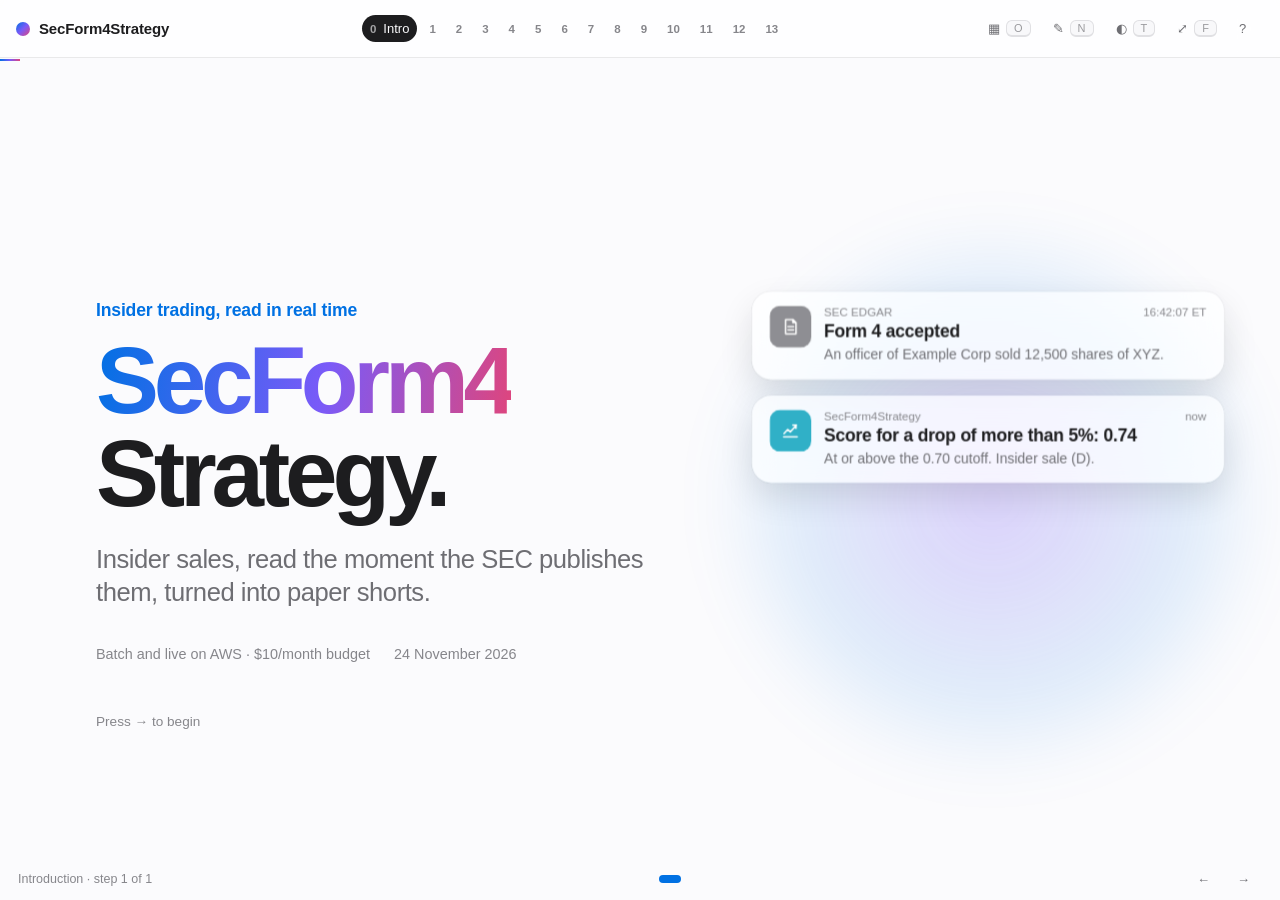
==== commit c455f8cd: "fix: report-aligned deck, compact submission, skipped runs on the Live page - Deck: structure follow" ====
--- a/site/story/index.html
+++ b/site/story/index.html
@@ -80,7 +80,15 @@
 .slide{position:absolute;inset:0;opacity:0;visibility:hidden;transition:opacity .6s cubic-bezier(.2,.7,.2,1),transform .7s cubic-bezier(.2,.7,.2,1),visibility 0s .7s;transform:translateX(70px)}
 .slide.before{transform:translateX(-70px)}
 .slide.cur{opacity:1;visibility:visible;transform:none;transition:opacity .6s cubic-bezier(.2,.7,.2,1),transform .7s cubic-bezier(.2,.7,.2,1),visibility 0s}
-.slide>svg.dia{position:absolute;inset:0;width:1600px;height:900px;overflow:visible}
+.slide>svg.dia,.part>svg.dia{position:absolute;inset:0;width:1600px;height:900px;overflow:visible}
+.part{position:absolute;inset:0;opacity:0;visibility:hidden;transition:opacity .5s,visibility 0s .5s}
+.part.act{opacity:1;visibility:visible;transition:opacity .5s,visibility 0s}
+.ov-sm .nt{font-size:16px}.ov-sm .ns{font-size:12.5px}
+.pill.ws-on rect{fill:var(--accent);stroke:var(--accent)}.pill.ws-on text{fill:#fff}
+.slide.zoomed>.head{z-index:8;background:var(--bg);box-shadow:0 0 0 44px var(--bg)}
+.slide:has(.spotfx) #l-gap{opacity:0}
+.spotfx{position:absolute;left:0;top:0;width:1600px;height:900px;z-index:6;pointer-events:none;animation:spotin .35s ease both}
+@keyframes spotin{from{opacity:0}to{opacity:1}}
 .head{position:absolute;left:44px;top:22px;right:44px;pointer-events:none;z-index:2}
 .kicker{font-size:15px;font-weight:650;letter-spacing:.08em;text-transform:uppercase;color:var(--accent)}
 .head h1{margin:4px 0 0;font-size:44px;line-height:1.08;letter-spacing:-.022em;font-weight:760}
@@ -244,7 +252,7 @@
 #top{background:var(--glass);backdrop-filter:saturate(180%) blur(20px);-webkit-backdrop-filter:saturate(180%) blur(20px);border-bottom:1px solid color-mix(in srgb,var(--ink) 9%,transparent)}
 #brand{font-weight:600;font-size:15px;letter-spacing:-.01em}
 #brand i{width:14px;height:14px;border-radius:50%;background:linear-gradient(135deg,var(--g1),var(--g2),var(--g3))}
-.rail-item{font-size:13px;font-weight:500;color:var(--muted);border-radius:999px;padding:6px 11px}
+.rail-item{font-size:13px;font-weight:500;color:var(--muted);border-radius:999px;padding:6px 8px}
 .rail-item b{background:transparent;color:var(--faint);width:auto;height:auto;font-weight:600}
 .rail-item.cur{background:var(--ink);color:var(--bg)}
 .rail-item.cur b{background:transparent;color:var(--bg);opacity:.6}
@@ -545,7 +553,7 @@
     function step(ts) {
       if (!alive()) { g.remove(); return resolve(false); }
       if (start === null) start = ts;
-      const dur = Math.max(280, L / speed), t = Math.min(1, (ts - start) / dur);
+      const dur = opts.dur || Math.max(280, L / speed), t = Math.min(1, (ts - start) / dur);
       const p = els[i].getPointAtLength(L * (opts.linear ? t : ease(t)));
       g.setAttribute("transform", `translate(${p.x} ${p.y})`);
       if (t >= 1) {
@@ -603,7 +611,7 @@
 
 /* ===================== Introduction ===================== */
 const NOTE = (k, i) => `<svg width="52" height="52" viewBox="0 0 52 52"><rect width="52" height="52" rx="13" fill="var(--k-${k})"/><g class="ig" transform="translate(14 14)">${ICON[i]}</g></svg>`;
-section({
+const S_COVER = ({
   id: "cover", title: "Introduction", short: "Intro", bare: true, ambient: false,
   steps: [{ cap: "", notes: ["≈15 s. An insider's sale becomes public the moment the SEC accepts the Form 4.", "The three cards are the whole system: a filing, a score, a paper order. XYZ is a placeholder."] }],
   html: () => `
@@ -629,7 +637,7 @@
 });
 
 /* ===================== Business problem ===================== */
-section({
+const P_PROBLEM = ({
   id: "problem", title: "Business problem", short: "Problem",
   h1: "Insiders trade. The SEC publishes. Then the market can react.",
   step(el, s, r) {
@@ -680,96 +688,6 @@
     </g>`,
 });
 
-/* ===================== Setup overview ===================== */
-section({
-  id: "setup", title: "Setup overview", short: "Setup",
-  h1: "From a filing to a paper short",
-  steps: [
-    { cap: "Each new Form 4 becomes <strong>features</strong>: one row per ticker and next market print.",
-      notes: ["≈45 s. Only enough ML to motivate the design.", "One row per ticker and next market print. USD values use the last close before the acceptance day."] },
-    { cap: "A scikit-learn <strong>classifier</strong> gives each row a score for a <strong>short winner</strong>: a drop of more than 5% in 30 days.",
-      notes: ["A <code>HistGradientBoostingClassifier</code> on a purged walk-forward split; the latest 20% of rows is the holdout.", "The outputs are scores, not probabilities: <code>class_weight=balanced</code> pushes them up, so 97% of holdout rows score at least 0.30. A score of 0.70 marks the top of the ranking; its measured precision is 0.60."] },
-    { cap: "The rule: <strong>short</strong> when the score is at least <code>0.70</code>, for insider sales only (<code>acquired_disposed = D</code>).",
-      notes: ["The 0.70 cutoff is chosen on the folds only and saved with the model; a promotion moves both.", "Purchases (A) never trade."] },
-    { cap: "Alpaca receives a paper order: sell 1 share, market, good until cancelled. <code>client_order_id</code> is the row key.",
-      notes: ["Paper account, 1 share.", "The row key is the <code>client_order_id</code>, so a retry never doubles an order (R5)."] },
-  ],
-  svg: () => `
-    ${node({ s: 0, id: "s2-f", x: 40, y: 220, w: 270, k: "ext", i: "doc", t: "Form 4 filing", sub: "SEC EDGAR" })}
-    ${edge({ s: 0, id: "s2-e1", d: "M310 256 H350" })}
-    ${node({ s: 0, dl: 2, id: "s2-x", x: 350, y: 220, w: 270, k: "data", i: "table", t: "Features", sub: "ticker @ next print" })}
-    ${edge({ s: 1, id: "s2-e2", d: "M620 256 H660" })}
-    ${node({ s: 1, id: "s2-m", x: 660, y: 220, w: 270, k: "ml", i: "model", t: "Classifier", sub: "P(short winner)" })}
-    ${edge({ s: 2, id: "s2-e3", d: "M930 256 H970" })}
-    ${node({ s: 2, id: "s2-r", x: 970, y: 220, w: 270, k: "sec", i: "funnel", t: "Rule", sub: "D only, P ≥ 0.70" })}
-    ${edge({ s: 3, id: "s2-e4", d: "M1240 256 H1280" })}
-    ${node({ s: 3, id: "s2-a", x: 1280, y: 220, w: 280, k: "ext", i: "short", t: "Alpaca paper", sub: "sell 1 share" })}
-    ${label({ s: 0, x: 175, y: 330, a: "middle", t: "accepted_at, owner, code" })}
-    ${label({ s: 0, dl: 2, x: 485, y: 330, a: "middle", t: "insiders_recent, tx_value …" })}
-    ${label({ s: 1, x: 795, y: 330, a: "middle", t: "HistGradientBoostingClassifier" })}
-    ${label({ s: 2, x: 1105, y: 330, a: "middle", t: "probability_cutoff, from the model" })}
-    ${label({ s: 3, x: 1420, y: 330, a: "middle", t: "client_order_id = row key" })}`,
-  html: () => `
-    <div class="w card rv" data-s="2" style="left:40px;top:390px;width:1520px;height:380px;padding:26px 34px">
-      <div style="display:flex;gap:40px;align-items:flex-start">
-        <div style="width:420px">
-          <div class="lab">Transaction direction</div>
-          <div style="margin:10px 0 26px">${seg("s2-dir", ["Sale · D", "Purchase · A"])}</div>
-          <div class="lab">Score for a short winner</div>
-          <div id="s2-val" style="font-size:64px;font-weight:760;letter-spacing:-.03em;margin:4px 0 2px;font-variant-numeric:tabular-nums">0.78</div>
-          <input id="s2-sl" type="range" min="0" max="1" step="0.01" value="0.78" aria-label="Score for a short winner">
-        </div>
-        <div style="flex:1">
-          <svg viewBox="0 0 980 210" style="width:100%;height:230px;overflow:visible">
-            <rect x="${20 + 0.7 * 940}" y="70" width="${0.3 * 940}" height="64" rx="10" fill="var(--bad-soft)"/>
-            <text x="${950}" y="58" text-anchor="end" class="lbl bad">short zone</text>
-            <line x1="20" y1="102" x2="960" y2="102" stroke="var(--edge)" stroke-width="3"/>
-            ${[0, 0.2, 0.4, 0.6, 0.8, 1].map(v => { const x = 20 + v * 940; return `<line x1="${x}" y1="94" x2="${x}" y2="110" stroke="var(--edge)" stroke-width="2"/><text x="${x}" y="160" text-anchor="middle" class="lbl mono">${v.toFixed(1)}</text>`; }).join("")}
-            <line x1="${20 + 0.7 * 940}" y1="40" x2="${20 + 0.7 * 940}" y2="140" stroke="var(--bad)" stroke-width="3" stroke-dasharray="6 5"/>
-            <text x="${14 + 0.7 * 940}" y="34" text-anchor="end" class="lbl bad mono">cutoff 0.70</text>
-            <g id="s2-ptr" style="transition:transform .35s cubic-bezier(.2,.7,.2,1)"><circle cy="102" r="15" fill="var(--accent)"/><circle cy="102" r="26" fill="none" stroke="var(--accent)" stroke-width="2" opacity=".4"/></g>
-          </svg>
-          <div id="s2-dec" style="display:flex;align-items:center;gap:16px;margin-top:6px">
-            <span id="s2-chip" class="tag bad" style="font-size:20px;padding:8px 16px">Paper short</span>
-            <span id="s2-why" style="font-size:22px;color:var(--muted)">sell 1 share · market · gtc</span>
-          </div>
-        </div>
-      </div>
-    </div>`,
-  init(el) {
-    const sl = $("#s2-sl", el), self = this;
-    const upd = () => self.decide(el);
-    sl.addEventListener("input", upd);
-    segOn(el, "s2-dir", upd);
-    upd();
-  },
-  decide(el) {
-    const v = +$("#s2-sl", el).value, sale = $("#s2-dir .on", el).dataset.v === "0";
-    $$(".stampfx", el).forEach(x => x.parentNode.removeChild(x));
-    $("#s2-val", el).textContent = v.toFixed(2);
-    $("#s2-ptr", el).style.transform = `translateX(${20 + v * 940}px)`;
-    const short = sale && v >= 0.7;
-    const chip = $("#s2-chip", el), why = $("#s2-why", el);
-    chip.className = "tag " + (short ? "bad" : "");
-    chip.textContent = short ? "Paper short" : "No order";
-    why.textContent = short ? "sell 1 share · market · gtc" : !sale ? "purchases (A) are not traded" : "score is below the 0.70 cutoff";
-    tog(el, "#s2-r", "okk", short); tog(el, "#s2-r", "badk", !short);
-    tog(el, "#s2-a, #s2-e4", "off", !short);
-    return short;
-  },
-  step(el, s, r) {
-    const svg = $("svg.dia", el);
-    if (s < 2) { tog(el, "#s2-r", "okk", false); tog(el, "#s2-r", "badk", false); tog(el, "#s2-a, #s2-e4", "off", false); }
-    else this.decide(el);
-    if (s === 3) {
-      const short = this.decide(el);
-      const path = short ? ["s2-e1", "s2-e2", "s2-e3", "s2-e4"] : ["s2-e1", "s2-e2", "s2-e3"];
-      r.sleep(500).then(ok => ok && r.travel(svg, path, { label: "Form 4", speed: 0.45, onHop: k => badge(el, ["s2-x", "s2-m", "s2-r", "s2-a"][k], true) }).then(ok2 => ok2 && stamp(el, short ? 1420 : 1105, 372, short ? "Paper short" : "No trade", { rot: short ? -9 : 7, color: short ? "" : "var(--faint)" })));
-      ["s2-x", "s2-m", "s2-r", "s2-a"].forEach(id => badge(el, id, false));
-    } else ["s2-x", "s2-m", "s2-r", "s2-a"].forEach(id => badge(el, id, false));
-  },
-});
-
 /* ===================== Constraint → decision ===================== */
 const DECIDE = [
   ["Business", "<b>R1</b> React within minutes of <code>accepted_at</code>", "<b>Lambda + SQS</b> live path; cold starts accepted (D1, D5, D8)"],
@@ -784,7 +702,7 @@
   ["Operations", "<b>R10</b> Operate a multi-day backfill", "DLQ alarms, dashboard, <code>make status</code>; pinned revisions, 5 images (D7, D20)"],
 ];
 const DTAG = { "Business": "acc", "ML": "good", "ML, business": "good", "Data, ML": "", "Data": "", "Constraint": "", "Security": "", "Operations": "" };
-section({
+const S_REQ = ({
   id: "decisions", title: "Requirements → decisions", short: "R1–R10",
   h1: "Ten requirements, each answered on AWS",
   steps: [
@@ -809,7 +727,7 @@
   Broker: [["AlpacaClient", "Alpaca paper API"], ["AlpacaClient", "Alpaca paper API"], null],
 };
 const PORT_POS = { Filings: [100, 300, "L"], MessageQueue: [100, 505, "L"], FeatureStore: [100, 710, "L"], MarketData: [1130, 300, "R"], ModelStore: [1130, 505, "R"], Broker: [1130, 710, "R"] };
-section({
+const S_ARCH = ({
   id: "architecture", thumbStep: 0, title: "Architecture", short: "Architecture",
   h1: "Seven services, one image each, one shared clients package",
   steps: [
@@ -909,9 +827,65 @@
   },
 });
 
+/* ===================== Feature store ===================== */
+const P_STORE = ({
+  id: "featurestore", thumbStep: 1, title: "Feature store", short: "Store",
+  h1: "One feature store, two systems: Iceberg on S3 + Glue",
+  steps: [
+    { cap: "The feature store is a set of <strong>Apache Iceberg</strong> tables in S3, with the <strong>AWS Glue</strong> catalog.",
+      notes: ["Training system: BT4 transactions, then RT4 labelled rows, then a model.", "P holds adjusted daily prices per ticker and day.", "Every row has a deterministic key, so a redelivered message or a rerun upserts the same row. No duplicates.", "Why Iceberg: upserts on plain S3 objects, so it costs only storage while idle. RDS would bill every hour.", "Athena can query the same tables; its workgroup cancels any query over 1 GiB."] },
+    { cap: "The inference system uses the same code: BI4 transactions, then BIR4 rows without a label, then scores.",
+      notes: ["<code>SYSTEM_TRAINING</code> or <code>SYSTEM_INFERENCE</code> selects the configuration of kafka-to-store, yahoo-connect and target.", "The target service also reads RT4 in inference: <code>avg_target_expanding</code> uses only labels known before the row's <code>accepted_at</code>.", "One store and one code path for both systems: no skew between training and scoring.", "Click the toggle to switch the highlighted path."] },
+  ],
+  svg: () => {
+    const card = (x, y, title, lines, opts = {}) => `<g ${opts.id ? `id="${opts.id}"` : ""} class="fg ${opts.cls || ""}"${opts.sys ? ` data-sys="${opts.sys}"` : ""}><rect class="nb" x="${x}" y="${y}" width="380" height="170" rx="16"/>
+      <rect x="${x}" y="${y}" width="8" height="170" rx="4" fill="var(--k-data)"/>
+      <text x="${x + 26}" y="${y + 42}" style="font-size:28px;font-weight:760" class="mono">${title}</text>
+      ${lines.map((l, k) => `<text x="${x + 26}" y="${y + 78 + k * 27}" class="lbl">${l}</text>`).join("")}</g>`;
+    return `<g class="rv" data-s="0">
+      ${card(60, 215, `<tspan class="t-sys">BT4</tspan> · <tspan class="i-sys">BI4</tspan>`, ["one row per transaction", "key: hash of accession, table, position", "written by kafka-to-store"])}
+      ${card(60, 420, "P", ["one row per ticker and day", "key: ticker@date", "adjusted open and close, splits"])}
+      ${edge({ d: "M440 300 C 480 300, 490 395, 525 405" })}
+      ${edge({ d: "M440 505 C 480 505, 490 430, 525 425" })}
+      ${node({ x: 525, y: 380, w: 250, k: "compute", i: "fargate", t: "target", sub: "next print, features" })}
+      ${card(850, 215, "RT4", ["training rows: features + label", "label: pct_change, label_known_at", "key: ticker@next print"], { id: "fg-rt4" })}
+      ${card(850, 420, "BIR4", ["inference rows: features only", "no label", "key: ticker@next print"], { id: "fg-bir4", sys: "i" })}
+      <g data-sys="t">${edge({ d: "M775 405 C 810 405, 810 300, 850 300" })}</g>
+      <g data-sys="i">${edge({ d: "M775 425 C 810 425, 810 505, 850 505" })}</g>
+      <g data-sys="i"><path class="edge warnedge" d="M960 385 C 930 400, 830 430, 780 418" marker-end="url(#ahw)"/></g>
+      <g data-sys="i" class="warnpill"><rect x="512" y="470" width="276" height="36" rx="18"/><text x="650" y="494" text-anchor="middle">reads earlier RT4 labels</text></g>
+      <g data-sys="t">${edge({ d: "M1230 300 H1300" })}${node({ x: 1300, y: 264, w: 260, k: "compute", i: "fargate", t: "training", sub: "RT4 → model" })}</g>
+      <g data-sys="i">${edge({ d: "M1230 505 H1300" })}${node({ x: 1300, y: 469, w: 260, k: "compute", i: "fargate", t: "inference", sub: "BIR4 → orders" })}</g>
+      ${node({ x: 60, y: 690, w: 380, k: "store", i: "s3", t: "S3 data bucket", sub: "warehouse/ holds the Iceberg files" })}
+      ${node({ x: 465, y: 690, w: 380, k: "data", i: "table", t: "AWS Glue catalog", sub: "database secform4strategy" })}
+      ${node({ x: 870, y: 690, w: 380, k: "data", i: "logs", t: "Athena workgroup", sub: "SQL on the same tables, 1 GiB cap" })}
+      ${frame({ x: 1225, y: 560, w: 365, h: 220, t: "Live-path state, not features" })}
+      ${node({ x: 1240, y: 600, w: 335, h: 60, k: "compute", i: "lambda", t: "poller λ", sub: "master-index, live" })}
+      ${node({ x: 1240, y: 700, w: 335, h: 64, k: "data", i: "ddb", t: "DynamoDB · on demand", sub: "secform4strategy-seen · 7-day TTL" })}
+      <path class="edge dashed" d="M1360 700 V662" marker-end="url(#ah)"/><text class="lbl" x="1352" y="686" text-anchor="end" style="font-size:14px">reads</text>
+      <path class="edge" d="M1490 660 V698" marker-end="url(#ah)"/><text class="lbl" x="1498" y="686" style="font-size:14px">writes</text>
+      <text x="800" y="812" text-anchor="middle" class="lbl">Every row has a deterministic key. A rerun upserts the same row, so tables never hold duplicates.</text>
+      <text x="800" y="870" text-anchor="middle" class="lbl" style="font-size:16px">DynamoDB on demand in place of an ElastiCache server: billed per request, $0 while idle; items expire after 7 days (SEEN_DAYS), so the table stays small.</text>
+      <text x="800" y="842" text-anchor="middle" class="lbl">Both systems share the tables: no skew between training and scoring, and only storage bills while idle.</text>
+    </g>`;
+  },
+  html: () => `
+    <div class="w rv" data-s="0" style="left:1300px;top:366px">${seg("s3-sys", ["Training", "Inference"])}</div>`,
+  init(el) {
+    segOn(el, "s3-sys", v => this.sys(el, v));
+  },
+  sys(el, v) {
+    segSet(el, "s3-sys", v);
+    $$("[data-sys]", el).forEach(e => e.classList.toggle("off", e.dataset.sys !== (v ? "i" : "t")));
+    $$(".t-sys", el).forEach(e => e.style.fill = v ? "var(--faint)" : "var(--accent)");
+    $$(".i-sys", el).forEach(e => e.style.fill = v ? "var(--accent)" : "var(--faint)");
+  },
+  step(el, s) { this.sys(el, s); },
+});
+
 /* ===================== Batch pipeline ===================== */
 const STEPS6 = ["master-index", "scraper", "kafka-to-store", "yahoo-connect", "target", "training"];
-section({
+const P_BATCH = ({
   id: "batch", title: "Batch pipeline and weekly retrain", short: "Batch",
   h1: "One state machine retrains the model every week",
   steps: [
@@ -925,11 +899,28 @@
   svg: () => `
     ${node({ s: 0, id: "b-sch", x: 50, y: 210, w: 430, k: "int", i: "sched", t: "EventBridge Scheduler", sub: "cron(0 6 ? * SAT *) · UTC", submono: true })}
     ${edge({ s: 0, id: "b-e0", d: "M265 282 V343" })}
-    ${frame({ s: 0, x: 40, y: 345, w: 1520, h: 235, t: "Step Functions · secform4strategy-retrain" })}
+    ${frame({ s: 0, x: 40, y: 345, w: 1520, h: 160, t: "Step Functions · secform4strategy-retrain · Spot: 3 attempts, 600 s apart · then Wait 600 s · On-Demand, 1 retry" })}
     ${STEPS6.map((n, k) => node({ s: 0, dl: k + 1, id: `b-st${k}`, x: 70 + k * 248, y: 400, w: 222, k: "compute", i: "fargate", t: n, sub: "Spot · ARM64" })).join("")}
     ${STEPS6.slice(0, 5).map((_, k) => edge({ s: 0, id: `b-e${k + 1}`, d: `M${292 + k * 248} 436 H${318 + k * 248}` })).join("")}
     ${STEPS6.map((_, k) => `<rect class="rv" data-s="0" x="${70 + k * 248}" y="484" width="222" height="6" rx="3" fill="var(--panel2)"/><rect id="b-bar${k}" x="${70 + k * 248}" y="484" width="0" height="6" rx="3" fill="var(--accent)"/>`).join("")}
-    ${label({ s: 0, x: 70, y: 552, t: "Spot: 3 attempts, 600 s apart · then On-Demand after 600 s, 1 retry · private subnets · no public IP" })}
+    <g class="rv" data-s="0" data-u="1">
+      ${node({ x: 190, y: 560, w: 200, h: 60, k: "int", i: "sqs", t: "filings", sub: "SQS" })}
+      ${node({ x: 440, y: 560, w: 220, h: 60, k: "int", i: "sqs", t: "transactions", sub: "SQS" })}
+      ${edge({ d: "M230 474 V558" })}${edge({ d: "M350 558 V474" })}
+      ${edge({ d: "M500 474 V558" })}${edge({ d: "M600 558 V474" })}
+      ${pill({ x: 290, y: 668, t: "DLQ · after 5 receives", w: 200 })}${pill({ x: 550, y: 668, t: "DLQ · after 5 receives", w: 200 })}
+      <path class="edge dashed" d="M290 620 V650" data-noamb="1"/><path class="edge dashed" d="M550 620 V650" data-noamb="1"/>
+      ${node({ id: "b-sec", x: 40, y: 720, w: 380, h: 64, k: "ext", i: "globe", t: "SEC EDGAR", sub: "≤ 10 requests/s per client" })}
+      ${edge({ d: "M100 720 V474" })}${edge({ d: "M412 720 C 412 640, 425 560, 425 474" })}
+      ${node({ id: "b-yh", x: 795, y: 560, w: 200, h: 60, k: "ext", i: "globe", t: "Yahoo Finance", sub: "daily prices" })}
+      ${edge({ d: "M900 558 V474" })}
+      ${frame({ x: 690, y: 680, w: 895, h: 184, t: "S3 secform4strategy-data-<account> · through the S3 gateway endpoint" })}
+      ${[[705, 170, "BT4", "warehouse/ · Iceberg", "transactions"], [885, 220, "P", "warehouse/ · Iceberg", "daily prices · reads BT4"], [1115, 225, "RT4", "warehouse/ · Iceberg", "features + label · reads BT4 + P"], [1350, 228, "models/<trained_at>/", "model.joblib + .meta.json", "reads RT4 · latest.json: gate"]].map(([x, w, t, a, b], j) => `<g><rect id="b-s3-${j}" x="${x}" y="726" width="${w}" height="86" rx="12" fill="var(--panel)" stroke="var(--k-store)" stroke-width="1.6"/><text x="${x + 12}" y="752" style="font-size:16px;font-weight:700;fill:var(--ink)" class="mono">${t}</text><text x="${x + 12}" y="776" class="lbl" style="font-size:12.5px">${a}</text><text x="${x + 12}" y="798" class="lbl" style="font-size:12.5px">${b}</text></g>`).join("")}
+      <text class="lbl" x="705" y="844" style="font-size:13.5px">Glue catalog tracks each Iceberg table's current metadata file</text>
+      ${edge({ d: "M770 474 V724" })}${edge({ d: "M1030 474 V724" })}${edge({ d: "M1270 474 V724" })}${edge({ d: "M1510 474 V724" })}
+      <text class="lbl" x="40" y="818" style="font-size:15px">Queue arrows are logical: that traffic passes the NAT gateway.</text>
+      <text class="lbl" x="40" y="842" style="font-size:15px">master-index and scraper write no S3, only SQS. No batch task calls Alpaca.</text>
+    </g>
     ${frame({ s: 2, x: 40, y: 605, w: 960, h: 265, t: "S3 · models/" })}
     ${node({ s: 2, id: "b-old", x: 80, y: 650, w: 400, h: 100, k: "store", i: "s3", t: "<previous trained_at>/", sub: "model.joblib · model.meta.json", mono: true })}
     ${node({ s: 2, id: "b-new", x: 560, y: 650, w: 400, h: 100, k: "store", i: "s3", t: "<new trained_at>/", sub: "model.joblib · model.meta.json", mono: true })}
@@ -968,6 +959,8 @@
   },
   reset(el, done) {
     STEPS6.forEach((_, k) => { $(`#b-bar${k}`, el).setAttribute("width", done ? 222 : 0); badge(el, `b-st${k}`, done); });
+    ["b-sec", "b-yh"].forEach(id => { badge(el, id, false); tog(el, "#" + id, "hot", false); });
+    $$("[id^=b-s3-]", el).forEach(b => { b.style.stroke = ""; b.style.strokeWidth = ""; });
     ["b-new", "b-gate"].forEach(id => badge(el, id, false)); tog(el, "#b-gate", "okk", false); tog(el, "[id^=b-st]", "hot", false);
     this.pointer(el, done);
   },
@@ -994,15 +987,20 @@
     for (let k = 0; k < 6; k++) {
       const st = $(`#b-st${k}`, el), bar = $(`#b-bar${k}`, el);
       st.classList.add("hot");
-      const t0 = performance.now(), dur = RM.matches ? 0 : 900;
+      const side = [["b-sec"], ["b-sec"], [], ["b-yh"], [], []][k], box = [null, null, 0, 1, 2, 3][k];
+      side.forEach(id => { tog(el, "#" + id, "hot", true); badge(el, id, true); });
+      if (box !== null) { const b = $(`#b-s3-${box}`, el); if (b) { b.style.stroke = "var(--accent)"; b.style.strokeWidth = "3"; } }
+      const t0 = performance.now(), dur = RM.matches ? 0 : 1600;
       await new Promise(res => { const f = now => { if (!r.alive()) return res(); const t = Math.min(1, dur ? (now - t0) / dur : 1); bar.setAttribute("width", 222 * t); t < 1 ? requestAnimationFrame(f) : res(); }; requestAnimationFrame(f); });
       if (!r.alive()) return;
       st.classList.remove("hot"); badge(el, `b-st${k}`, true);
-      if (k < 5 && !await r.travel(svg, [`b-e${k + 1}`], { speed: 0.3 })) return;
+      side.forEach(id => tog(el, "#" + id, "hot", false));
+      if (k < 5 && !await r.travel(svg, [`b-e${k + 1}`], { dur: 600 })) return;
     }
-    if (cur.s === 2) await this.promote(el, r);
+    if (this.ps === 2) await this.promote(el, r);
   },
   step(el, s, r) {
+    this.ps = s;
     if (s === 0) { this.reset(el, false); this.mode(el, 0); }
     if (s === 1) { this.mode(el, 0); this.run(el, r); }
     if (s === 2) { this.mode(el, 0); this.reset(el, true); this.pointer(el, false); r.sleep(700).then(ok => ok && this.promote(el, r)); }
@@ -1013,22 +1011,31 @@
 /* ===================== Live path ===================== */
 const LIVE = [
   ["l-e1", "l-poll", "<b>scheduler</b> → poller"],
+  [null, "l-sec", "<b>poller</b>: SEC feed"],
+  [null, "l-ddb", "<b>poller</b>: seen read + write"],
   ["l-e2", "l-qlf", "<b>poller</b>: 1 new filing"],
   ["l-e3", "l-scr", "<b>live-filings</b>: 1 msg"],
+  [null, "l-sec", "<b>scraper</b>: SEC filing"],
   ["l-e4", "l-qlt", "<b>scraper</b>: 2 transactions"],
   ["l-e5", "l-k2s", "<b>live-transactions</b>: 2"],
-  ["l-e6", "l-qtk", "<b>kafka-to-store</b>: BI4"],
+  [null, "l-lake", "<b>kafka-to-store</b>: BI4"],
+  ["l-e6", "l-qtk", "<b>kafka-to-store</b>: tickers"],
   ["l-e7", "l-pipe", "<b>live-tickers</b>: [XYZ]"],
   ["l-e8", "l-yc", "<b>Pipe</b>: start live-score"],
-  ["l-e9", "l-tg", "<b>yahoo-connect</b>: P"],
-  ["l-e10", "l-inf", "<b>target</b>: row → BIR4"],
+  [null, "l-yh", "<b>yahoo-connect</b>: Yahoo"],
+  [null, "l-lake", "<b>yahoo-connect</b>: P"],
+  ["l-e9", "l-tg", "<b>target</b>: started"],
+  [null, "l-lake", "<b>target</b>: → BIR4"],
+  ["l-e10", "l-inf", "<b>inference</b>: started"],
+  [null, "l-mod", "<b>inference</b>: latest.json"],
+  [null, "l-ssm", "<b>inference</b>: SSM keys"],
   ["l-e11", "l-alp", "<b>inference</b>: P 0.74 ≥ 0.70"],
 ];
-section({
+const P_LIVE = ({
   id: "live", thumbStep: 3, title: "Live path", short: "Live path",
   h1: "The live path: from filing to paper short, serverless",
   ambientMs: 1100,
-  quiet: [5],
+  quiet: [5, 6],
   steps: [
     { cap: "EventBridge Scheduler starts the poller every minute. DynamoDB keeps each seen key for 7 days.",
       notes: ["≈1½ min. EventBridge Scheduler polls the SEC feed every minute; DynamoDB skips filings already sent.", "Lambda bills per invocation, so an idle minute costs nothing; an always-on container would bill around the clock (D1)."] },
@@ -1037,7 +1044,7 @@
     { cap: "The kafka-to-store service collects up to 100 transactions for 5 s, so one Iceberg commit serves a burst. It writes <code>BI4</code>.",
       notes: ["A 5 s window gathers a burst into one Iceberg commit, because parallel commits to one table conflict."] },
     { cap: "An <strong>EventBridge Pipe</strong> starts <code>live-score</code>: yahoo-connect → target → inference, then an Alpaca paper short.",
-      notes: ["The Pipe starts <code>live-score</code> fire-and-forget: a run that fails after its retries loses its tickers, with no DLQ. Known gap.", "<code>live-score</code> is a Standard workflow, because the site reads its execution history."] },
+      notes: ["The Pipe starts <code>live-score</code> fire-and-forget: a run that fails after its retries loses its tickers, with no DLQ. A known limit.", "<code>live-score</code> is a Standard workflow, because the site reads its execution history."] },
     { cap: "One filing, end to end. <span class=\"tag acc\">simulated run</span>",
       notes: ["An animation, not a recording; XYZ is a placeholder.", "Earlier real runs (AMZN, TGT, DGICA, IMTX) verified this wiring before the classifier was promoted."] },
     { cap: "The Lambdas run the <strong>same container images</strong> as the batch tasks, with a different entry point.",
@@ -1048,7 +1055,7 @@
     ${edge({ s: 0, id: "l-e1", d: "M255 241 H300" })}
     ${node({ s: 0, id: "l-poll", x: 300, y: 205, w: 255, k: "compute", i: "lambda", t: "poller λ", sub: "master-index · live" })}
     ${edge({ s: 0, id: "l-edd", d: "M427 277 V352", cls: "dashed" })}
-    ${node({ s: 0, id: "l-ddb", x: 300, y: 352, w: 255, k: "data", i: "ddb", t: "DynamoDB seen", sub: "7-day TTL" })}
+    ${node({ s: 0, id: "l-ddb", x: 260, y: 352, w: 200, k: "data", i: "ddb", t: "DynamoDB", sub: "seen · 7-day TTL" })}
     ${edge({ s: 1, id: "l-e2", d: "M555 241 H600" })}
     ${node({ s: 1, id: "l-qlf", x: 600, y: 205, w: 215, k: "int", i: "sqs", t: "live-filings", sub: "SQS + DLQ" })}
     ${edge({ s: 1, id: "l-e3", d: "M815 241 H860" })}
@@ -1063,6 +1070,19 @@
     ${edge({ s: 3, id: "l-e7", d: "M1020 388 H975" })}
     ${node({ s: 3, id: "l-pipe", x: 715, y: 352, w: 260, k: "int", i: "pipe", t: "EventBridge Pipe", sub: "batches of 10" })}
     ${frame({ s: 3, x: 40, y: 480, w: 960, h: 210, t: "Step Functions · secform4strategy-live-score" })}
+    <g class="rv" data-s="0">
+      ${node({ id: "l-sec", x: 480, y: 352, w: 210, h: 72, k: "ext", i: "globe", t: "SEC EDGAR", sub: "feed + filings" })}
+      ${edge({ d: "M520 352 V279" })}
+      <path class="edge flow" d="M690 395 H698 Q706 395 706 387 V345 Q706 337 714 337 H866 Q876 337 876 327 V281" marker-end="url(#ah)"/>
+      ${node({ id: "l-yh", x: 40, y: 352, w: 200, h: 72, k: "ext", i: "globe", t: "Yahoo Finance", sub: "daily prices" })}
+    </g>
+    <path class="rv edge flow" data-s="3" d="M52 424 V601 H66" marker-end="url(#ah)"/>
+    ${pill({ s: 1, x: 707, y: 300, t: "DLQ · after 5 receives", w: 196 })}
+    ${pill({ s: 1, x: 1272, y: 300, t: "DLQ · after 5 receives", w: 196 })}
+    ${pill({ s: 2, x: 1137, y: 452, t: "DLQ · after 5 receives", w: 196 })}
+    <g class="rv" data-s="3" id="l-gap">
+      <text class="lbl warn" x="700" y="460" text-anchor="end" style="font-size:15px;font-weight:650">No DLQ: fire-and-forget; a failed run loses its tickers</text>
+    </g>
     ${edge({ s: 3, id: "l-e8", d: "M845 424 V530 Q845 542 833 542 H217 Q205 542 205 554 V565" })}
     ${node({ s: 3, id: "l-yc", x: 70, y: 565, w: 270, k: "compute", i: "lambda", t: "yahoo-connect λ", sub: "prices → P" })}
     ${edge({ s: 3, id: "l-e9", d: "M340 601 H380" })}
@@ -1080,9 +1100,18 @@
     ${edge({ s: 3, id: "l-essm", d: "M900 762 V637", cls: "dashed" })}
   </g>`,
   html: () => `
-    <div class="w console rv" id="l-con" data-s="4" data-u="4" style="left:1340px;top:470px;width:238px;height:400px;font-size:13px"></div>
+    <div class="w console rv" id="l-con" data-s="4" data-u="4" style="left:1330px;top:452px;width:250px;height:420px;font-size:11px;line-height:1.35"></div>
     <div class="w rv" data-s="4" data-u="4" style="left:1060px;top:672px"><button class="btn" id="l-go">▶ Send a filing</button></div>
-    <div class="w rv" data-s="5" data-u="5" style="left:180px;top:200px;width:1240px">
+    <div class="w rv" data-s="6" data-u="6" style="left:160px;top:225px;width:1280px;transform:scale(1.13);transform-origin:top center">
+      <div class="card" style="padding:26px 32px">
+        <div class="lab">Both paths: one error contract on SQS · standard queues, DLQ after 5 receives, visibility 300 s</div>
+        <div style="display:grid;grid-template-columns:1.1fr 1fr 1.2fr 1.5fr;gap:0;margin-top:14px;font-size:19px">
+          ${[["Outcome", "ECS consumer", "Lambda handler", "SQS result"], ["Done", "ack deletes the message", "not in batchItemFailures", "Deleted"], ["RetryableError", "no ack", "in batchItemFailures", "Delivered again after 300 s"], ["PermanentError", "logs it, then acks", "logs it, leaves it out", "Deleted"], ["Crash", "no ack", "the whole batch fails", "Delivered again; after 5 receives, the DLQ"]].map((row, k) => row.map((c, j) => `<div style="padding:11px 12px;border-bottom:1px solid var(--line);${k === 0 ? "font-weight:700;color:var(--muted);font-size:16px;text-transform:uppercase;letter-spacing:.04em" : j === 0 ? "font-weight:650" : ""}" class="${k && j === 0 ? "mono" : ""}">${c}</div>`).join("")).join("")}
+        </div>
+        <p style="font-size:17px;color:var(--muted);margin:14px 0 0">A DLQ does not retry: a message waits there 14 days, with an alarm, for a manual redrive.</p>
+      </div>
+    </div>
+    <div class="w rv" data-s="5" data-u="5" style="left:180px;top:225px;width:1240px;transform:scale(1.16);transform-origin:top center">
       <div class="card" style="padding:28px 34px">
         <div style="display:grid;grid-template-columns:1fr 1fr;gap:28px;align-items:stretch">
           <div style="grid-column:1/3;display:flex;align-items:center;gap:18px;border:2px solid var(--k-ci);border-radius:14px;padding:16px 20px;background:color-mix(in srgb,var(--k-ci) 6%,var(--panel))">
@@ -1101,24 +1130,11 @@
           </div>
         </div>
       </div>
-    </div>
-    <div class="w rv" data-s="6" data-u="6" style="left:180px;top:215px;width:1240px">
-      <div class="card" style="padding:28px 34px">
-        <div style="display:grid;grid-template-columns:1fr 1fr;gap:28px">
-          <div><div class="lab">ECS task</div>
-            <p style="font-size:20px;color:var(--muted);line-height:1.5">The execution role reads <code>/secform4strategy/*</code> from SSM and injects the values as environment variables. The service code has no SSM permission.</p></div>
-          <div><div class="lab">Lambda function</div>
-            <p style="font-size:20px;color:var(--muted);line-height:1.5"><code>SSM_PARAMETERS</code> names the parameters. Settings classes that inherit <code>SsmSettings</code> read them once, at cold start.</p></div>
-        </div>
-        <pre class="code" style="margin-top:18px;font-size:16.5px">SSM_PARAMETERS = {<span class="k">"alpaca_api_key"</span>: <span class="s">"/secform4strategy/alpaca-api-key"</span>,
-                  <span class="k">"alpaca_api_secret"</span>: <span class="s">"/secform4strategy/alpaca-api-secret"</span>}
-<span class="c"># value → pydantic SecretStr → get_secret_value() only at the SDK call</span></pre>
-      </div>
     </div>`,
   init(el) {
     $("#l-go", el).addEventListener("click", () => { bump(); const r = runner(); this.play(el, r); ambient(el, r, 1100); });
   },
-  clear(el) { LIVE.forEach(([, n]) => { badge(el, n, false); $("#" + n, el).classList.remove("hot"); }); tog(el, "#l-sch, #l-lake", "hot", false); },
+  clear(el) { LIVE.forEach(([, n]) => { badge(el, n, false); tog(el, "#" + n, "hot", false); }); tog(el, "#l-sch, #l-lake", "hot", false); },
   async play(el, r) {
     const svg = $("svg.dia", el), con = $("#l-con", el);
     this.clear(el);
@@ -1129,10 +1145,10 @@
     for (let k = 0; k < LIVE.length; k++) {
       lines[k + 1].classList.add("on");
       const [e, n] = LIVE[k];
-      if (!await r.travel(svg, [e], { speed: 0.42, label: k < 6 ? "Form 4" : "XYZ" })) return;
-      $("#" + n, el).classList.add("hot"); badge(el, n, true);
-      if (k === 5) $("#l-lake", el).classList.add("hot");
-      if (!await r.sleep(220)) return;
+      if (e) { if (!await r.travel(svg, [e], { dur: 1700, label: k < 9 ? "Form 4" : "XYZ" })) return; }
+      else if (!await r.sleep(1300)) return;
+      tog(el, "#" + n, "hot", true); badge(el, n, true);
+      if (!await r.sleep(350)) return;
     }
     lines[lines.length - 1].classList.add("on");
     stamp(el, 1175, 528, "Paper short", { rot: -8 });
@@ -1157,7 +1173,7 @@
   ["dashboard", "data", "logs", "CloudWatch dashboard: queues, runs, Lambda metrics, errors"],
   ["site", "store", "globe", "Study website: CloudFront, private S3 bucket, password, publisher Lambda"],
 ];
-section({
+const P_INFRA = ({
   id: "infra", thumbStep: 2, title: "AWS infrastructure", short: "AWS",
   h1: "Terraform builds it. Three switches control it.",
   steps: [
@@ -1224,14 +1240,6 @@
       ${node({ x: 60, y: 375, w: 380, k: "sec", i: "dollar", t: "Budget $10 / month", sub: "1–23 Nov: $8.52, credits" })}
       ${edge({ d: "M440 411 H500" })}
       ${node({ x: 500, y: 375, w: 560, k: "int", i: "bell", t: "Email", sub: "at 50% of actual cost, 100% of forecast" })}
-      <g transform="translate(60 525)">
-        <text class="ft" x="0" y="0">Error contract, every service</text>
-        ${[["Success", "ack", "message deleted", "good"], ["RetryableError", "no ack", "delivered again after 300 s", "warn"], ["PermanentError", "log, then ack", "skipped for good", "acc"], ["Crash (a defect)", "no ack", "dead-letter queue after 5 receives", "bad"]].map(([a, b, c, t], k) => `
-          <g transform="translate(0 ${24 + k * 66})"><rect class="nb" width="1480" height="56" rx="12"/>
-          <text x="22" y="36" style="font-size:20px;font-weight:650" class="mono">${a}</text>
-          <text x="420" y="36" class="lbl" style="font-size:19px">${b}</text>
-          <text x="720" y="36" class="lbl ${t}" style="font-size:19px">${c}</text></g>`).join("")}
-      </g>
     </g>`,
   html: () => `
     <div class="w card rv" data-s="2" data-u="2" style="left:1212px;top:495px;width:370px;height:385px;padding:14px 20px">
@@ -1285,7 +1293,7 @@
 
 /* ===================== Engineering and delivery ===================== */
 const GATES = [["ruff", "lint and format"], ["pydoclint", "docstrings"], ["bandit", "security"], ["validate-config", "every spec.yaml"], ["unit tests", "each project in its own env"], ["mypy", "separate job, non-blocking"]];
-section({
+const S_SEC = ({
   id: "delivery", thumbStep: 1, title: "Security and delivery", short: "Security",
   h1: "From pull request to AWS, with no stored keys",
   steps: [
@@ -1296,32 +1304,43 @@
   ],
   svg: () => `
     <g id="d-dia" style="transition:opacity .6s">
-    ${node({ s: 0, id: "d-pr", x: 40, y: 215, w: 220, k: "ci", i: "git", t: "Pull request", sub: "same-repo branch" })}
+    ${node({ s: 0, id: "d-pr", x: 40, y: 215, w: 220, k: "ci", i: "git", t: "Pull request", sub: "branch" })}
     ${edge({ s: 0, id: "d-e1", d: "M260 251 H305" })}
-    ${node({ s: 0, id: "d-q", x: 305, y: 215, w: 255, k: "ci", i: "gate", t: "quality", sub: "make quality-static" })}
+    ${node({ s: 0, id: "d-q", x: 305, y: 215, w: 255, k: "ci", i: "gate", t: "quality.yml ①", sub: "required check" })}
     ${edge({ s: 0, id: "d-e2", d: "M560 251 H605" })}
-    ${node({ s: 0, id: "d-plan", x: 605, y: 215, w: 280, k: "ci", i: "tf", t: "terraform plan", sub: "PR · read-only role" })}
+    ${node({ s: 0, id: "d-plan", x: 605, y: 215, w: 280, k: "ci", i: "tf", t: "terraform plan", sub: "PR · read-only" })}
     ${edge({ s: 0, id: "d-e3", d: "M885 251 H930" })}
-    ${node({ s: 0, id: "d-m", x: 930, y: 215, w: 260, k: "ci", i: "git", t: "Merge to master", sub: "quality-static required" })}
+    ${node({ s: 0, id: "d-m", x: 930, y: 215, w: 260, k: "ci", i: "git", t: "Merge to master", sub: "ruleset" })}
     ${edge({ s: 0, id: "d-e4", d: "M1190 251 H1235" })}
-    ${node({ s: 0, id: "d-img", x: 1235, y: 215, w: 325, k: "ci", i: "image", t: "images.yml", sub: "after quality · arm64 → ECR" })}
+    ${node({ s: 0, id: "d-img", x: 1235, y: 215, w: 325, k: "ci", i: "image", t: "images.yml ②", sub: "build · scan · push" })}
     ${edge({ s: 0, id: "d-e5", d: "M1060 287 V375" })}
-    ${node({ s: 0, id: "d-sp", x: 930, y: 375, w: 300, k: "sec", i: "tf", t: "Plan of master", sub: "saved · AES-256 · 1 day" })}
+    ${node({ s: 0, id: "d-sp", x: 930, y: 375, w: 300, k: "sec", i: "key", t: "Plan of master", sub: "encrypted · 1 day" })}
     ${edge({ s: 0, id: "d-e6", d: "M930 411 H870" })}
-    ${node({ s: 0, id: "d-ap", x: 600, y: 375, w: 270, k: "sec", i: "shield", t: "Approval", sub: "environment aws" })}
+    ${node({ s: 0, id: "d-ap", x: 600, y: 375, w: 270, k: "sec", i: "shield", t: "Approval", sub: "reviewer · env aws" })}
     ${edge({ s: 0, id: "d-e7", d: "M600 411 H560" })}
-    ${node({ s: 0, id: "d-tf", x: 300, y: 375, w: 260, k: "ci", i: "tf", t: "terraform apply", sub: "exactly that plan" })}
+    ${node({ s: 0, id: "d-tf", x: 300, y: 375, w: 260, k: "ci", i: "tf", t: "terraform apply", sub: "that plan" })}
     ${edge({ s: 0, id: "d-e8", d: "M300 411 H260" })}
     ${node({ s: 0, id: "d-aws", x: 40, y: 375, w: 220, k: "compute", i: "cloud", t: "AWS", sub: "us-east-1" })}
     ${edge({ s: 0, id: "d-e9", d: "M1397 287 V375", cls: "dashed" })}
-    ${node({ s: 0, id: "d-man", x: 1270, y: 375, w: 290, k: "ci", i: "git", t: "Manual terraform", sub: "workflow_dispatch" })}
+    ${node({ s: 0, id: "d-man", x: 1270, y: 375, w: 290, k: "ci", i: "git", t: "Manual terraform", sub: "after images" })}
     ${edge({ s: 0, id: "d-e10", d: "M1270 411 H1232", cls: "dashed" })}
-    ${label({ s: 0, x: 1415, y: 474, a: "middle", t: "code-only merge: run after images" })}
+    
     <g class="rv" data-s="1">
       ${frame({ x: 40, y: 500, w: 1520, h: 125, t: "GitHub OIDC token → AWS STS → one role, temporary credentials" })}
-      ${node({ x: 60, y: 538, w: 480, h: 72, k: "sec", i: "key", t: "github-images", sub: "images.yml · ECR push and pull", mono: true })}
-      ${node({ x: 560, y: 538, w: 480, h: 72, k: "sec", i: "key", t: "github-plan", sub: "PRs + master plan · read-only", mono: true })}
-      ${node({ x: 1060, y: 538, w: 480, h: 72, k: "sec", i: "key", t: "github-apply", sub: "environment aws · admin", mono: true })}
+      <g transform="translate(40 652)">
+        <text class="lbl" x="0" y="0" style="font-size:14px;font-weight:800;fill:var(--muted)">① QUALITY-STATIC · REQUIRED CHECK · FAILS ON HIGH/CRITICAL</text>
+        ${[["gate", "ruff · pydoclint · bandit (SAST)"], ["check", "unit tests vs fakes"], ["shield", "Trivy fs: deps + secrets"], ["tf", "Trivy config infra/"]].map(([i, t], k) => `<g transform="translate(${(k % 2) * 380} ${16 + Math.floor(k / 2) * 46})">${QC(0, 0, 366, t, "ci", 14, i)}</g>`).join("")}
+        <text class="lbl" x="0" y="128" style="font-size:13px">accepted findings: .trivyignore, each with its reason</text>
+      </g>
+      <g transform="translate(830 652)">
+        <text class="lbl" x="0" y="0" style="font-size:14px;font-weight:800;fill:var(--muted)">② IMAGES.YML · PER SERVICE</text>
+        ${QC(0, 16, 200, "build arm64", "ci", 14, "image")}${QC(250, 16, 230, "Trivy image scan", "sec", 14, "shield")}${QC(530, 16, 190, "push to ECR", "ci", 14, "image")}
+        <path class="edge" d="M200 33 H248" marker-end="url(#ah)"/><path class="edge" d="M480 33 H528" marker-end="url(#ah)"/>
+        <text class="lbl" x="0" y="86" style="font-size:13.5px">push only if no HIGH/CRITICAL (fixable); a failing service is held back, the others publish</text>
+      </g>
+      ${node({ x: 60, y: 538, w: 480, h: 72, k: "sec", i: "key", t: "github-images", sub: "ECR", mono: true })}
+      ${node({ x: 560, y: 538, w: 480, h: 72, k: "sec", i: "key", t: "github-plan", sub: "read-only", mono: true })}
+      ${node({ x: 1060, y: 538, w: 480, h: 72, k: "sec", i: "shield", t: "github-apply", sub: "admin · 🔒 env aws + reviewer", mono: true })}
     </g>
     </g>`,
   html: () => `
@@ -1380,7 +1399,7 @@
 /* ===================== Performance ===================== */
 const LEVERS = [["12 fetch workers", "FETCH_WORKERS=12", "downloads overlap while each waits for SEC"], ["One shared rate limiter", "SEC_MAX_RATE", "EdgarClient spaces request starts across all threads"], ["Short retry pause", "RETRY_PAUSE=5", "a failed request waits 5 s"], ["Send buffer of 200", "BUFFER_SIZE=200", "fewer SQS round trips"]];
 const K2S = [["10,000 rows", "0.5 vCPU", 40, "250"], ["10,000 rows", "2 vCPU", 25, "400"], ["30,000 rows", "2 vCPU", 75, "400"]];
-section({
+const P_PERF = ({
   id: "performance", thumbStep: 2, title: "Performance", short: "Performance",
   h1: "Speed under a shared limit, then measure before scaling",
   steps: [
@@ -1391,18 +1410,20 @@
   ],
   svg: () => `
     <g class="rv" data-s="0" data-u="0">
-      ${frame({ x: 70, y: 505, w: 390, h: 365, t: "One client · one User-Agent" })}
-      ${node({ x: 100, y: 552, w: 330, k: "compute", i: "fargate", t: "Batch scraper", sub: "Fargate · SEC_MAX_RATE", id: "p-bs", sid: "p-bs-s" })}
-      ${node({ x: 100, y: 662, w: 330, k: "compute", i: "lambda", t: "Live scraper λ × 2", sub: "2.25 req/s each", id: "p-ls" })}
-      ${node({ x: 100, y: 772, w: 330, k: "compute", i: "lambda", t: "poller λ", sub: "one feed request per minute", id: "p-po" })}
-      ${edge({ d: "M430 588 H560" })}
+      ${frame({ x: 50, y: 505, w: 470, h: 365, t: "One client · one User-Agent" })}
+      ${node({ x: 66, y: 552, w: 440, k: "compute", i: "fargate", t: "Batch scraper", sub: "SEC_MAX_RATE=5 · task def env", id: "p-bs", sid: "p-bs-s", submono: true })}
+      ${node({ x: 66, y: 662, w: 440, k: "compute", i: "lambda", t: "Live scraper λ", sub: "SEC_MAX_RATE=2.25 × 2 · Lambda env", id: "p-ls", submono: true })}
+      ${node({ x: 66, y: 772, w: 440, k: "compute", i: "lambda", t: "poller λ", sub: "SEC_MAX_RATE=1 · Lambda env", id: "p-po", submono: true })}
+      ${edge({ d: "M506 588 H560" })}
       ${node({ x: 560, y: 552, w: 300, k: "data", i: "nat", t: "NAT gateway", sub: "one Elastic IP" })}
       ${edge({ d: "M860 588 C 960 588, 950 664, 1060 664" })}
-      ${edge({ d: "M430 698 H1060", id: "p-le" })}
-      ${label({ x: 500, y: 686, t: "direct: Lambda network, no fixed IP", id: "p-ll" })}
-      ${edge({ d: "M430 808 C 760 808, 940 732, 1060 732", id: "p-pe" })}
+      ${edge({ d: "M506 698 H1060", id: "p-le" })}
+      ${label({ x: 600, y: 686, t: "direct: Lambda network, no fixed IP", id: "p-ll" })}
+      ${edge({ d: "M506 808 C 760 808, 940 732, 1060 732", id: "p-pe" })}
       ${node({ x: 1060, y: 640, w: 440, h: 116, k: "ext", i: "globe", t: "SEC EDGAR", sub: "10 req/s per client (User-Agent)" })}
       ${label({ x: 1280, y: 800, a: "middle", t: "", id: "p-sum" })}
+      <text class="lbl" x="1035" y="842" text-anchor="middle" style="font-size:15.5px">Each client's cap is an environment variable set in Terraform; EdgarClient spaces requests</text>
+      <text class="lbl" x="1035" y="864" text-anchor="middle" style="font-size:15.5px">at least 1 / SEC_MAX_RATE seconds apart.</text>
     </g>
     <g class="rv" data-s="1" data-u="1">
       ${LEVERS.map(([t, code, sub], k) => { const y = 240 + k * 135; return `<g class="rv" data-s="1" data-u="1" data-d="${k + 1}">
@@ -1467,7 +1488,7 @@
     $("#p-b2", el).style.width = l * 10 + "%"; $("#p-b2", el).textContent = l ? "live 2 × 2.25 = 4.5/s" : ""; $("#p-b2", el).style.display = l ? "flex" : "none";
     $("#p-b3", el).textContent = v ? "live off · headroom 2" : "headroom 0.5";
     $("#p-tot", el).innerHTML = `${b + l}<span style="font-size:20px;color:var(--muted);font-weight:500"> of 10 req/s</span>`;
-    $("#p-bs-s", el).textContent = v ? "SEC_MAX_RATE=8 (override)" : "SEC_MAX_RATE=5";
+    $("#p-bs-s", el).textContent = v ? "SEC_MAX_RATE=8 · run-input override" : "SEC_MAX_RATE=5 · task def env";
     tog(el, "#p-ls, #p-le, #p-ll, #p-po, #p-pe", "off", v === 1);
     $("#p-sum", el).textContent = v ? "one budget: 8 + 0 = 8 of 10 req/s" : "one budget: 5 + 4.5 = 9.5 of 10 req/s";
   },
@@ -1486,56 +1507,11 @@
   },
 });
 
-/* ===================== Operations: the 5-year backfill ===================== */
-const OPS_SF = [["o-mi", "master-index", "5 years of filings queued", "okk"], ["o-sc", "scraper", "every filing processed", "okk"], ["o-rt", "scraper retries", "CannotPullContainerError", "badk"]];
-const OPS_HAND = [["o-k2s", "kafka-to-store", "2 vCPU · 30,000 rows", "okk", "done"], ["o-yc", "yahoo-connect", "160 batches → P", "okk", "done · 2 h 25 min"], ["o-tg", "target", "215,273 rows → RT4", "okk", "done · rebuilt"], ["o-tr", "training", "PROMOTE=never", "okk", "classifier · 16 min"], ["o-pr", "promote", "20261122T224917Z", "okk", "done · by hand"]];
-section({
-  id: "ops", thumbStep: 0, title: "Operations: the 5-year backfill", short: "Ops",
-  h1: "Operations: the 5-year backfill",
-  steps: [
-    { cap: "<code>backfill-5y</code> scraped every filing, then <strong>failed</strong>. Every step is now <strong>done</strong> on 5 years of data.",
-      notes: ["≈1 min. <code>backfill-5y</code> started on 2026-11-20 at 18:11 UTC with the full-load input.", "The scraper finished its work but exited non-zero: its exit flag stays set after a redelivery succeeds. The retries hit <code>CannotPullContainerError</code>.", "The remaining steps ran on the latest revisions; training saved the classifier <code>20261122T224917Z</code> in about 16 minutes on 16 vCPU."] },
-    { cap: "Cause: ECR deleted the pinned revision's image. Upserts by key let the remaining steps run afterwards, with nothing repeated.",
-      notes: ["The pinned revision's image was gone: ECR kept 2 images. Each repository now keeps 5 (D7).", "Upserts by key and a 4-day queue retention let the rest run, with nothing repeated.", "Measure before scaling: one full vCPU helped kafka-to-store; more tasks and bigger batches did not."] },
-  ],
-  svg: () => `
-    ${frame({ s: 0, x: 40, y: 215, w: 1520, h: 150, t: "Step Functions · backfill-5y · started 2026-11-20 18:11 UTC" })}
-    ${OPS_SF.map(([id, t, sub, c], k) => node({ s: 0, dl: k + 1, id, cls: c, x: 70 + k * 400, y: 262, w: 360, h: 80, k: "compute", i: "fargate", t, sub, submono: k === 2 })).join("")}
-    ${[0, 1].map(k => edge({ s: 0, id: `o-e${k}`, d: `M${430 + k * 400} 302 H${470 + k * 400}` })).join("")}
-    <g class="rv" data-s="0"><rect x="1270" y="280" width="270" height="44" rx="22" fill="var(--bad-soft)" stroke="var(--bad)" stroke-width="1.5"/><text x="1405" y="309" text-anchor="middle" class="lbl bad" style="font-size:19px">run FAILED</text></g>
-    ${frame({ s: 0, x: 40, y: 395, w: 1520, h: 180, t: "Remaining steps · latest revisions" })}
-    ${OPS_HAND.map(([id, t, sub, c, tag], k) => `${node({ s: 0, dl: k + 3, id, cls: c, x: 60 + k * 300, y: 440, w: 280, h: 80, k: k < 4 ? "compute" : "ml", i: k < 4 ? "fargate" : "model", t, sub, submono: k > 2 })}${label({ s: 0, dl: k + 3, x: 200 + k * 300, y: 553, a: "middle", t: tag, cls: c === "okk" ? "good" : c === "wait" ? "warn" : "" })}`).join("")}
-    ${[0, 1, 2, 3].map(k => edge({ s: 0, id: `o-h${k}`, d: `M${340 + k * 300} 480 H${360 + k * 300}` })).join("")}`,
-  html: () => `
-    <div class="w rv" data-s="0" data-u="0" style="left:40px;top:600px;width:1520px;display:grid;grid-template-columns:1fr 1fr;gap:24px">
-      <div class="card" style="padding:20px 26px">
-        <div class="lab">Before the 5-year run</div>
-        <p style="margin-top:10px">The 1-year runs on AWS were <b>stopped by hand</b>. The 1-year model was trained <b>locally</b>, on a 16-core laptop, with the merged training code.</p>
-      </div>
-      <div class="card" style="padding:20px 26px">
-        <div class="lab">Switches on master · live path on, batch path dormant</div>
-        <div style="display:flex;flex-direction:column;gap:8px;margin-top:10px;align-items:flex-start">
-          <span class="chip"><span class="dot" style="background:var(--good)"></span><code>live_enabled = true</code> · <code>weekly_retrain_enabled = true</code></span>
-          <span class="chip"><span class="dot"></span><code>switched_on = false</code>: no NAT; the retrain runs only while it is on</span>
-        </div>
-      </div>
-    </div>
-    <div class="w rv" data-s="1" data-u="1" style="left:40px;top:600px;width:1520px;display:grid;grid-template-columns:repeat(3,1fr);gap:24px">
-      <div class="card" style="padding:20px 24px;height:215px"><span class="tag bad">lesson 1</span><h3 style="margin-top:12px">A pinned revision depends on its image</h3><p><code>skip_destroy</code> kept the revision, but ECR (keeping 2) deleted its image. ECR now keeps <b>5</b>.</p></div>
-      <div class="card" style="padding:20px 24px;height:215px"><span class="tag good">lesson 2</span><h3 style="margin-top:12px">Incremental steps make a failed run recoverable</h3><p>Upserts by key and a 4-day queue retention let the remaining steps run afterwards: no work repeated, no duplicate rows.</p></div>
-      <div class="card" style="padding:20px 24px;height:215px"><span class="tag acc">lesson 3</span><h3 style="margin-top:12px">Measure before scaling</h3><p>One full core helped kafka-to-store; more tasks and bigger batches did not. Container Insights now shows CPU and memory.</p></div>
-    </div>`,
-  step(el, s, r) {
-    ["o-mi", "o-sc", "o-k2s", "o-yc", "o-tg", "o-tr", "o-pr"].forEach(id => badge(el, id, false));
-    r.later(() => ["o-mi", "o-sc", "o-k2s", "o-yc", "o-tg", "o-tr", "o-pr"].forEach((id, k) => r.later(() => badge(el, id, true), k * 250)), 700);
-  },
-});
-
 /* ===================== Results ===================== */
 const SMOKE = [["poller λ", "new filing"], ["scraper λ", "transactions"], ["kafka-to-store λ", "BI4 upserted"], ["EventBridge Pipe", "started live-score"], ["yahoo-connect λ", "prices → P"], ["target λ", "row → BIR4"], ["inference λ", "scored, order sent"], ["Alpaca paper", "placed, then cancelled"]];
 const hx9 = h => 110 + h / 36 * 1380;
 const SWEEP = [["0.30", 41650, 0.27], ["0.35", 40059, 0.29], ["0.40", 36227, 0.39], ["0.45", 29790, 0.62], ["0.50", 21350, 0.94], ["0.55", 12141, 2.01], ["0.60", 5653, 2.93], ["0.65", 1647, 6.99], ["0.70", 314, 9.89], ["0.75", 52, 16.36]];
-section({
+const P_RESULTS = ({
   id: "results", thumbStep: 3, title: "Results", short: "Results",
   h1: "Results: the system works end to end",
   steps: [
@@ -1592,7 +1568,7 @@
       <div id="st-txt" style="font-size:26px;font-weight:650;margin-top:8px"></div>
       <div style="font-size:19px;color:var(--muted);margin-top:6px">Exit: the first close at least 30 calendar days after the entry day. <code>pct_change</code> = (exit − entry) / entry. A short winner has <code>pct_change</code> below −0.05.</div>
     </div>
-    <div class="w card rv" data-s="3" data-u="3" style="left:60px;top:215px;width:1480px;padding:20px 28px">
+    <div class="w card rv" data-s="3" data-u="3" style="left:60px;top:225px;width:1480px;padding:24px 30px;font-size:110%">
       <div style="display:flex;justify-content:space-between;align-items:center"><div class="lab">Holdout: latest 20% of rows, 43,055 rows from 2025-10-24 · shorts at P ≥ 0.70</div><span style="font-size:16px;color:var(--muted)">base rate 0.338 = share of short winners = AP of a constant</span></div>
       <table style="width:100%;border-collapse:collapse;font-size:21px;margin-top:6px">
         <thead><tr style="text-align:left;color:var(--muted);font-size:15px"><th style="padding:6px">Predictor</th><th>AP</th><th>Precision</th><th>Shorts</th><th>Mean</th><th>Median</th><th>5% trimmed</th></tr></thead>
@@ -1618,7 +1594,7 @@
           </svg>
         </div>
       </div>
-      <p style="font-size:16px;color:var(--muted);margin:6px 0 0">Captured return = −pct_change; positive means the shorted stock fell. Before borrow fees, slippage and commissions. Short SPY over the same windows: −1.33% per trade. 0.80: 1 short, not shown. Model 20261122T224917Z. It replaced the 5-year regressor, which never beat predicting zero on MAE.</p>
+      <p style="font-size:16px;color:var(--muted);margin:6px 0 0">Captured return = −pct_change; positive means the shorted stock fell. Before borrow fees, slippage and commissions; 314 overlapping trades in one holdout year. Short SPY over the same windows: −1.33% per trade. 0.80: 1 short, not shown. Model 20261122T224917Z. It replaced the 5-year regressor, which never beat predicting zero on MAE.</p>
     </div>`,
   init(el) {
     const sl = $("#st-sl", el);
@@ -1666,37 +1642,859 @@
   ["What about the Lambda concurrency limit of 10?", "maximum_concurrency 2 on each SQS trigger keeps the queue consumers inside the quota. A burst can still throttle a live-score step, and a failed run loses its tickers (the Pipe starts it fire-and-forget); an increase to 1,000 was requested on 23 November, and a Catch to a queue is the other follow-up."],
   ["Why one IAM role per service?", "A compromised service can do only its own job. Among task and Lambda roles, only inference and the site publisher read the Alpaca keys; training cannot place orders. On ECS the shared execution role injects secrets per task definition."],
 ];
-section({
-  id: "next", title: "Limitations and Q&A", short: "Limits",
-  h1: "Limitations and next steps",
-  thumbStep: 0,
+const S_QA = ({
+  id: "questions", title: "Questions", short: "Q&A",
+  h1: "Questions",
   steps: [
-    { cap: "The evidence is <strong>modest</strong>, and two cloud gaps have known fixes.",
-      notes: ["≈30 s, then questions.", "Model: costs and borrow, a small overlapping sample, and one holdout year that was reused. The next untouched period is the real test.", "Cloud: catch failed <code>live-score</code> runs and alarm on <code>ExecutionsFailed</code>; clear the scraper's exit flag; smaller images.", "Close: the platform is the deliverable. It keeps scoring live filings and can test the next untouched period at almost no standing cost."] },
     { cap: "Click a card for the short answer.",
-      notes: ["Click a card for the short answer. Deeper answers: docs/presentation/glossary-and-faq.md.", "Close with: honest timing, honest evaluation, and a batch path that costs nothing while switched off."] },
+      notes: ["≈30 s, then open questions. The cards prompt the likely ones.", "Deeper answers: docs/presentation/glossary-and-faq.md."] },
   ],
-  svg: () => `
-    <g class="rv" data-s="0" data-u="0">
-      ${[["Costs and borrow", "returns before fees · hard-to-borrow names", "ml", "model", "limit"], ["Small, overlapping sample", "314 shorts in one holdout year", "data", "table", "limit"], ["Holdout reused", "next untouched period is the test", "sec", "gate", "limit"], ["Catch failed live-score runs", "Catch to a queue · alarm on ExecutionsFailed", "int", "sched", "next"], ["Smaller images", "faster in-session cold starts", "ci", "image", "next"]].map(([t, sub, k, i, tag], j, all) => {
-        const x = 60 + (j % 3) * 500, y = 250 + Math.floor(j / 3) * 260;
-        return `<g class="rv" data-s="0" data-u="0" data-d="${j + 1}">
-          ${node({ x, y, w: 460, h: 96, k, i, t, sub, cls: tag === "done" ? "okk" : "" })}
-          <text x="${x}" y="${y - 16}" class="ft">${String(j + 1).padStart(2, "0")}${tag ? " · " + tag : ""}</text>
-          ${j % 3 < 2 && j < all.length - 1 ? `<path class="edge flow" d="M${x + 460} ${y + 48} H${x + 500}" marker-end="url(#ah)"/>` : ""}
-          ${j === 2 ? `<path class="edge flow" d="M${x + 230} ${y + 96} C ${x + 230} ${y + 190}, 290 ${y + 150}, 290 ${y + 255}" marker-end="url(#ah)"/>` : ""}
-        </g>`; }).join("")}
-    </g>`,
   html: () => `
-    <div class="w rv" data-s="1" data-u="1" style="left:60px;top:215px;width:1480px;display:grid;grid-template-columns:repeat(6,1fr);gap:16px">
+    <div class="w rv" data-s="0" style="left:60px;top:215px;width:1480px;display:grid;grid-template-columns:repeat(6,1fr);gap:16px">
       ${FAQ.map(([q, a]) => `<button class="flip faq" style="height:300px"><div class="in"><div class="fa"><h4>${q}</h4><div class="hint">click for the answer</div></div><div class="fb"><p>${a}</p></div></div></button>`).join("")}
     </div>`,
   init(el) { $$(".flip", el).forEach(f => f.addEventListener("click", () => f.classList.toggle("open"))); },
   step(el, s, r) {
-    $(".head h1", el).textContent = s === 1 ? "Questions" : "Limitations and next steps";
-    if (s === 1) { $$(".flip", el).forEach(f => f.classList.remove("open")); r.later(() => stamp(el, 1390, 128, "Your questions", { rot: -8 }), 600); }
-  },
-});
+    $$(".flip", el).forEach(f => f.classList.remove("open")); r.later(() => stamp(el, 1390, 128, "Your questions", { rot: -8 }), 600);
+  },
+});
+
+/* ===================== New parts: compute and the study website ===================== */
+const LANE_STRIP = (y, label, blocks, ticks, idle) => `
+      <text class="lbl" x="60" y="${y + 18}" style="font-size:15px;font-weight:650">${label}</text>
+      <rect x="200" y="${y}" width="1340" height="24" rx="6" fill="var(--panel2)" stroke="var(--line)"/>
+      ${blocks.map(([a, w]) => `<rect x="${200 + a * 1340}" y="${y}" width="${Math.max(3, w * 1340)}" height="24" rx="3" fill="var(--k-compute)"/>`).join("")}
+      ${ticks.map(([a, t]) => `<text class="lbl" x="${200 + a * 1340}" y="${y + 44}" text-anchor="middle" style="font-size:13px">${t}</text>`).join("")}
+      ${idle.map(([a, t]) => `<text class="lbl" x="${200 + a * 1340}" y="${y - 8}" text-anchor="middle" style="font-size:14px;fill:var(--good)">${t}</text>`).join("")}`;
+const P_COMPUTE = ({
+  id: "compute-lanes",
+  svg: () => `
+    <g transform="translate(0 -312)">
+    ${frame({ s: 0, x: 30, y: 530, w: 1540, h: 300, t: "Batch (R2, D2, D6) · Fargate Spot · per second while running · no time limit" })}
+    ${[["Saturday schedule", "06:00 UTC", "sched", "int"], ["Step Functions", "retrain", "sfn", "int"], ["Fargate Spot task", "per step · On-Demand fallback", "fargate", "compute"], ["Runs for hours", "5-year scrape 37–49 h", "fargate", "compute"], ["Task stops", "idle until next week", "check", "store"]].map(([t, sub, i, k], j) => node({ s: 0, dl: j + 7, x: 50 + j * 302, y: 574, w: 282, h: 72, k, i, t, sub })).join("")}
+    ${[0, 1, 2, 3].map(j => edge({ s: 0, d: `M${332 + j * 302} 610 H${352 + j * 302}` })).join("")}
+    ${label({ s: 0, x: 1065, y: 672, a: "middle", t: "training ≈16 min at 16 vCPU" })}
+    <g class="rv" data-s="0" data-d="12">${LANE_STRIP(720, "One week", [[0.7738, 0.06]], [[0.0714, "Mon"], [0.2143, "Tue"], [0.3571, "Wed"], [0.5, "Thu"], [0.6429, "Fri"], [0.7857, "Sat"], [0.9286, "Sun"]], [[0.36, "idle = $0"], [0.8, "retrain"]])}</g>
+    </g>
+    <g transform="translate(0 326)">
+    ${frame({ s: 0, x: 30, y: 218, w: 1540, h: 286, t: "Live (R1, D1) · Lambda · per invocation · 15-min limit" })}
+    ${[["Filing accepted", "accepted_at", "doc", "ext"], ["Scheduler poll", "every minute", "sched", "int"], ["Lambda per event", "cold 10–45 s · warm a few s", "lambda", "compute"], ["Scores the filing", "within ~1–2 min", "model", "ml"], ["Stops", "nothing bills until next filing", "check", "store"]].map(([t, sub, i, k], j) => node({ s: 0, dl: j + 1, x: 50 + j * 302, y: 262, w: 282, h: 72, k, i, t, sub })).join("")}
+    ${[0, 1, 2, 3].map(j => edge({ s: 0, d: `M${332 + j * 302} 298 H${352 + j * 302}` })).join("")}
+    <g class="rv" data-s="0" data-d="6">${LANE_STRIP(410, "One trading day", [[0.06, 0.003], [0.11, 0.003], [0.13, 0.003], [0.24, 0.003], [0.31, 0.003], [0.33, 0.003], [0.47, 0.003], [0.52, 0.003], [0.61, 0.003], [0.66, 0.003], [0.68, 0.003], [0.79, 0.003], [0.88, 0.003], [0.93, 0.003]], [[0, "00:00"], [0.25, "06:00"], [0.5, "12:00"], [0.75, "18:00"], [1, "24:00"]], [[0.18, "idle = $0"], [0.4, "idle = $0"], [0.84, "idle = $0"]])}</g>
+    </g>
+    ${label({ s: 0, x: 800, y: 868, a: "middle", t: "Both run ARM64 (Graviton), about 20% below x86_64 (D4).", cls: "big" })}`,
+});
+
+const P_SITE = ({
+  id: "site-dia",
+  svg: () => `
+    ${node({ s: 0, dl: 1, id: "w-user", x: 50, y: 250, w: 250, k: "ext", i: "person", t: "Client browser", sub: "password" })}
+    ${edge({ s: 0, d: "M300 286 H370" })}
+    ${frame({ s: 0, x: 370, y: 205, w: 560, h: 190, t: "CloudFront · edge" })}
+    ${node({ s: 0, dl: 2, id: "w-auth", x: 395, y: 250, w: 250, k: "sec", i: "key", t: "Basic auth", sub: "hash in KeyValueStore" })}
+    ${edge({ s: 0, d: "M645 286 H680" })}
+    ${node({ s: 0, dl: 3, id: "w-cf", x: 680, y: 250, w: 225, k: "data", i: "globe", t: "Distribution", sub: "HTTPS · cache" })}
+    ${edge({ s: 0, d: "M930 286 H1010" })}
+    ${label({ s: 1, x: 970, y: 270, a: "middle", t: "OAC", cls: "acc" })}
+    ${node({ s: 0, dl: 4, id: "w-s3", x: 1010, y: 250, w: 300, k: "store", i: "s3", t: "Private S3 bucket", sub: "static files + data/*.json" })}
+    ${node({ s: 0, dl: 5, id: "w-pub", x: 1010, y: 520, w: 300, k: "compute", i: "lambda", t: "site-publisher λ", sub: "every minute · after live-score" })}
+    ${edge({ s: 0, d: "M1160 520 V322" })}
+    ${label({ s: 0, x: 1175, y: 430, t: "writes data/*.json" })}
+    ${node({ s: 0, dl: 6, x: 50, y: 470, w: 420, k: "data", i: "table", t: "Lakehouse and models", sub: "read only" })}
+    ${node({ s: 0, dl: 7, x: 50, y: 560, w: 420, k: "int", i: "sfn", t: "Step Functions · SQS · CloudWatch", sub: "run history, queues, metrics" })}
+    ${node({ s: 0, dl: 8, x: 50, y: 650, w: 420, k: "ext", i: "short", t: "Alpaca paper account", sub: "read endpoints only" })}
+    ${edge({ s: 0, d: "M470 506 C 760 506, 760 556, 1010 556" })}
+    ${edge({ s: 0, d: "M470 596 C 760 596, 760 556, 1010 556" })}
+    ${edge({ s: 0, d: "M470 686 C 760 686, 760 556, 1010 556" })}
+    ${label({ s: 0, x: 800, y: 790, a: "middle", t: "No API: the browser fetches only static files, so no code runs per internet request (D21).", cls: "big" })}
+    ${label({ s: 1, x: 640, y: 440, a: "middle", t: "D23: the password hash stays out of the code and the Terraform state", cls: "acc" })}
+    ${label({ s: 1, x: 1160, y: 230, a: "middle", t: "D22: the bucket admits only this distribution", cls: "acc" })}`,
+  step(el, s, r) { if (s === 1) r.later(() => stamp(el, 1380, 640, "No public API", { rot: -6 }), 600); },
+});
+
+const OVL = (x, y, t, a = "start") => `<text class="lbl" x="${x}" y="${y}" text-anchor="${a}" style="font-size:14px">${t}</text>`;
+const QC = (x, y, w, t, k = "int", fs = 13, ic = "sqs") => `<g><rect x="${x}" y="${y}" width="${w}" height="34" rx="9" fill="var(--panel)" stroke="var(--k-${k})" stroke-width="1.8"/><rect x="${x + 5}" y="${y + 5}" width="24" height="24" rx="6" fill="var(--k-${k})"/><g class="ig" transform="translate(${x + 9} ${y + 9}) scale(0.67)">${ICON[ic]}</g><text x="${x + 17 + w / 2}" y="${y + 22}" text-anchor="middle" style="font-size:${fs}px;font-weight:650;fill:var(--ink)">${t}</text></g>`;
+const XL = d => `<path class="edge" d="${d}" style="stroke:var(--faint);stroke-dasharray:1 5;stroke-linecap:round" marker-end="url(#ah)"/>`;
+const P_OVERVIEW = ({
+  id: "overview-dia",
+  svg: () => `<g transform="translate(25 248) scale(0.95)" class="ov-sm">
+    <g class="rv" data-s="0">
+      ${frame({ x: 137, y: 0, w: 1501, h: 100, t: "" })}${ICO(152, 9, "sfn", "int", 24)}<text class="ft" x="184" y="27">Batch path · Step Functions retrain runs the six ECS Fargate tasks in order</text>
+      ${frame({ x: 137, y: 470, w: 1501, h: 100, t: "Live path · Lambda" })}
+      <rect x="937" y="496" width="699" height="70" rx="12" fill="none" stroke="var(--k-int)" stroke-width="1.6" stroke-dasharray="6 5"/>
+      ${ICO(1404, 473, "sfn", "int", 22)}<text class="lbl" x="1630" y="490" text-anchor="end" style="font-size:13px;fill:var(--k-int);font-weight:650">Step Functions · live-score</text>
+      ${frame({ x: 715, y: 175, w: 923, h: 220, t: "" })}
+      ${ICO(735, 248, "s3", "store", 26)}${ICO(767, 248, "table", "data", 26)}<text class="ft" x="735" y="296">Iceberg tables</text><text class="ft" x="735" y="316">on S3 + Glue</text>
+      ${QC(-14, 45, 150, "Sched. · Sat 06:00", "int", 11, "sched")}${QC(-14, 515, 150, "Sched. · 1 min", "int", 11, "sched")}
+      ${[["mi", 145, 180, "master-index", "lists filings"], ["sc", 430, 160, "scraper", "parses Form 4"], ["ks", 725, 195, "kafka-to-store", "upserts"], ["yc", 945, 190, "yahoo-connect", "daily prices"], ["tg", 1160, 180, "target", "features + label"], ["tr", 1460, 170, "training", "fits, saves"]].map(([id, x, w, t, sub]) => node({ id: `ob-${id}`, x, y: 36, w, h: 52, k: "compute", i: "fargate", t, sub })).join("")}
+      ${[["po", 145, 180, "poller", "every minute"], ["sc", 430, 160, "scraper", "parses Form 4"], ["ks", 725, 195, "kafka-to-store", "upserts"], ["yc", 945, 190, "yahoo-connect", "daily prices"], ["tg", 1160, 180, "target", "features, no label"], ["in", 1460, 170, "inference", "scores, orders"]].map(([id, x, w, t, sub]) => node({ id: `ol-${id}`, x, y: 506, w, h: 52, k: "compute", i: "lambda", t, sub })).join("")}
+      ${QC(316, 112, 108, "filings")}${QC(586, 112, 136, "transactions", "int", 12)}
+      <path class="edge" d="M300 88 V129 H328" marker-end="url(#ah)"/><path class="edge" d="M420 129 H452 V90" marker-end="url(#ah)"/>
+      <path class="edge" d="M570 88 V129 H598" marker-end="url(#ah)"/><path class="edge" d="M715 129 H745 V90" marker-end="url(#ah)"/>
+      ${QC(333, 515, 90, "live-filings", "int", 9.5)}${QC(598, 515, 120, "live-trans.", "int", 11)}
+      ${QC(752, 588, 124, "live-tickers", "int", 12)}${QC(888, 588, 92, "Pipe", "int", 13, "pipe")}
+      ${QC(150, 588, 160, "DynamoDB seen", "data", 13, "ddb")}${QC(1470, 588, 160, "Alpaca paper", "ext", 13, "short")}
+      ${[[130, 143], [325, 428], [590, 723], [920, 943], [1135, 1158], [1340, 1458]].map(([a, b]) => edge({ d: `M${a} 62 H${b}` })).join("")}
+      ${[[130, 143], [325, 333], [420, 428], [590, 598], [715, 723], [1135, 1158], [1340, 1458]].map(([a, b]) => edge({ d: `M${a} 532 H${b}` })).join("")}
+      ${edge({ d: "M822 558 V586" })}${edge({ d: "M875 605 H888" })}${edge({ d: "M955 588 V560" })}
+      <path class="edge dashed" d="M235 558 V588" data-noamb="1"/>${edge({ d: "M1547 558 V586" })}
+      ${node({ x: 0, y: 250, w: 130, h: 50, k: "ext", i: "globe", t: "SEC", sub: "EDGAR" })}
+      ${node({ x: 520, y: 250, w: 160, h: 50, k: "ext", i: "globe", t: "Yahoo", sub: "Finance" })}
+      ${XL("M40 250 V160 H200 V90")}${XL("M80 250 V172 H470 V90")}${XL("M40 300 V420 H200 V504")}${XL("M80 300 V440 H470 V504")}
+      ${XL("M600 250 V160 H955 V90")}${XL("M600 300 V452 H960 V504")}
+    </g>
+    ${node({ s: 0, x: 735, y: 190, w: 170, h: 46, k: "data", i: "table", t: "BT4", sub: "batch transactions" })}
+    ${node({ s: 0, x: 735, y: 335, w: 170, h: 46, k: "data", i: "table", t: "BI4", sub: "live transactions" })}
+    <g data-hl="1">${node({ s: 0, x: 960, y: 190, w: 150, h: 191, k: "data", i: "table", t: "P", sub: "prices" })}</g>
+    <g data-hl="1">${node({ s: 0, x: 1170, y: 190, w: 150, h: 191, k: "data", i: "table", t: "RT4", sub: "labelled rows" })}</g>
+    ${node({ s: 0, x: 1340, y: 335, w: 112, h: 46, k: "data", i: "table", t: "BIR4" })}
+    <g data-hl="1">${node({ s: 0, x: 1470, y: 190, w: 155, h: 191, k: "store", i: "s3", t: "models/", sub: "latest.json" })}</g>
+    <g class="rv" data-s="0">
+      <path class="edge" d="M822 88 V188" marker-end="url(#ah)"/>
+      <path class="edge dashed" d="M900 190 L978 92" marker-end="url(#ah)"/>
+      <path class="edge" d="M1060 88 V188" marker-end="url(#ah)"/><path class="edge dashed" d="M1010 190 V92" marker-end="url(#ah)"/>${OVL(1068, 142, "upserts")}
+      <path class="edge dashed" d="M905 196 L1166 95" marker-end="url(#ah)"/><path class="edge dashed" d="M1105 190 L1180 95" marker-end="url(#ah)"/>${OVL(1186, 140, "reads")}
+      <path class="edge" d="M1250 88 V188" marker-end="url(#ah)"/>
+      <path class="edge dashed" d="M1318 195 L1478 92" marker-end="url(#ah)"/>
+      <path class="edge" d="M1547 88 V188" marker-end="url(#ah)"/>
+      <path class="edge" d="M822 506 V383" marker-end="url(#ah)"/>
+      <path class="edge" d="M1060 506 V383" marker-end="url(#ah)"/><path class="edge dashed" d="M1010 381 V504" marker-end="url(#ah)"/>${OVL(1068, 452, "upserts")}
+      <path class="edge dashed" d="M905 377 L1166 502" marker-end="url(#ah)"/><path class="edge dashed" d="M1105 381 L1180 502" marker-end="url(#ah)"/>${OVL(1110, 480, "reads", "end")}
+      <path class="edge dashed" d="M1215 381 V504" marker-end="url(#ah)"/>${OVL(1223, 470, "past labels")}
+      <path class="edge" d="M1325 506 L1392 383" marker-end="url(#ah)"/>
+      <path class="edge dashed" d="M1430 381 L1490 504" marker-end="url(#ah)"/>
+      <path class="edge dashed" d="M1590 381 V504" marker-end="url(#ah)"/>${OVL(1582, 452, "latest.json", "end")}
+    </g>
+    <g class="rv" data-s="0" transform="translate(0 640)">
+      <line x1="0" y1="0" x2="40" y2="0" stroke="var(--edge)" stroke-width="2.2"/>${OVL(48, 5, "writes")}
+      <line x1="120" y1="0" x2="160" y2="0" stroke="var(--edge)" stroke-width="2.2" stroke-dasharray="4 6"/>${OVL(168, 5, "reads")}
+      ${QC(240, -17, 72, "SQS")}${OVL(308, 5, "queue (every SQS queue has a DLQ)")}
+      <rect x="560" y="-14" width="44" height="28" rx="8" fill="none" stroke="var(--k-int)" stroke-width="1.6" stroke-dasharray="6 5"/>${OVL(612, 5, "Step Functions")}
+      <line x1="740" y1="0" x2="780" y2="0" stroke="var(--faint)" stroke-width="2.2" stroke-dasharray="1 5" stroke-linecap="round"/>${OVL(788, 5, "external (SEC EDGAR, Yahoo Finance, Alpaca)")}
+    </g>
+    ${label({ s: 1, x: 330, y: 205, a: "middle", t: "Where the paths meet:", cls: "acc" })}${label({ s: 1, x: 330, y: 231, a: "middle", t: "P, RT4 and models/", cls: "acc" })}
+  </g>`,
+  step(el, s, r) { if (s === 1) r.later(() => stamp(el, 340, 520, "Shared", { rot: -6 }), 500); },
+});
+
+
+const ICO = (x, y, i, k, sz = 40, dim = false) => `<g opacity="${dim ? 0.35 : 1}"><rect x="${x}" y="${y}" width="${sz}" height="${sz}" rx="${sz / 4}" fill="var(--k-${dim ? "ext" : k})"/><g class="ig" transform="translate(${x + sz * 0.23} ${y + sz * 0.23}) scale(${sz / 44})">${ICON[i]}</g></g>`;
+const RS_COLS = [["sqs", "int", "SQS"], ["table", "data", "lakehouse"], ["s3", "store", "models/"], ["key", "sec", "Alpaca keys"], ["short", "ext", "Alpaca API"]];
+const RS_ROWS = [["fargate", "scraper task", ["y", "x", "x", "x", "x"]], ["fargate", "training", ["x", "y", "y", "x", "x"]], ["lambda", "inference", ["x", "y", "y", "y", "y"]], ["lambda", "site publisher", ["y", "y", "y", "g", "g"]]];
+const P_RUNSEC = ({
+  id: "runtime-security",
+  svg: () => `
+    <g class="rv" data-s="0">
+      ${frame({ x: 30, y: 214, w: 960, h: 520, t: "One role per service (D15)" })}
+      ${RS_COLS.map(([i, k, t], c) => `${ICO(328 + c * 128, 250, i, k, 40)}<text class="lbl" x="${348 + c * 128}" y="310" text-anchor="middle" style="font-size:14px;font-weight:650">${t}</text>`).join("")}
+      ${RS_ROWS.map(([i, t, cells], r) => `
+        ${node({ x: 50, y: 334 + r * 96, w: 230, h: 64, k: "compute", i, t })}${t === "site publisher" ? `<rect x="580" y="${398 + r * 96}" width="380" height="24" rx="12" fill="var(--warn)"/><text x="770" y="${415 + r * 96}" text-anchor="middle" style="font-size:12.5px;font-weight:800;fill:#fff">trade-capable keys · read-only by code, not IAM</text>` : ""}
+        ${cells.map((v, c) => { const x = 328 + c * 128, y = 346 + r * 96; return v === "x"
+          ? `${ICO(x, y, RS_COLS[c][0], RS_COLS[c][1], 40, true)}<text x="${x + 34}" y="${y + 44}" style="font-size:22px;font-weight:900;fill:var(--bad)">✕</text>`
+          : `<path class="edge" d="M282 ${366 + r * 96} H${x - 4}" style="opacity:.0"/>${ICO(x, y, RS_COLS[c][0], RS_COLS[c][1], 40)}<text x="${x + 32}" y="${y + 6}" style="font-size:20px;font-weight:900;fill:var(--good)">✓</text>`; }).join("")}`).join("")}
+    </g>
+    <g class="rv" data-s="0">
+      ${frame({ x: 1010, y: 214, w: 560, h: 520, t: "Secrets: SSM SecureString (D16)" })}
+      ${node({ x: 1030, y: 256, w: 220, h: 64, k: "sec", i: "key", t: "SSM", sub: "3 parameters" })}
+      ${["sec-user-agent", "alpaca-api-key", "alpaca-api-secret"].map((t, k) => `${ICO(1270, 252 + k * 30, "key", "sec", 24)}<text class="lbl mono" x="1302" y="${269 + k * 30}" style="font-size:13px">${t}</text>`).join("")}
+      ${node({ x: 1030, y: 380, w: 260, h: 64, k: "sec", i: "shield", t: "ECS execution role", sub: "injects at task start" })}
+      <rect x="1030" y="452" width="400" height="22" rx="11" fill="var(--warn)"/><text x="1230" y="467" text-anchor="middle" style="font-size:12px;font-weight:800;fill:#fff">can read all /secform4strategy/* · task definition limits it</text>
+      ${node({ x: 1330, y: 380, w: 220, h: 64, k: "compute", i: "fargate", t: "inference task", sub: "only Alpaca keys" })}
+      ${edge({ d: "M1140 320 V378" })}${edge({ d: "M1290 412 H1328" })}
+      ${node({ x: 1030, y: 520, w: 260, h: 64, k: "compute", i: "lambda", t: "Lambda", sub: "reads at cold start" })}
+      <path class="edge" d="M1090 320 C 1000 420, 1000 500, 1060 518" marker-end="url(#ah)"/>
+      <text class="lbl mono" x="1300" y="558" style="font-size:13px">SSM_PARAMETERS</text>
+      ${node({ x: 1030, y: 620, w: 260, h: 64, k: "ci", i: "tf", t: "Terraform state", sub: "plain text" })}
+      <g transform="translate(1320 630)"><rect width="200" height="44" rx="22" fill="var(--bad-soft)" stroke="var(--bad)" stroke-width="1.6"/><text x="100" y="28" text-anchor="middle" style="font-size:15px;font-weight:800;fill:var(--bad)">✕ no secrets</text></g>
+    </g>
+    <g class="rv" data-s="0">
+      <text class="lbl" x="40" y="776" style="font-size:16px"><tspan style="font-weight:800;fill:var(--muted)">NETWORK</tspan>  no public IP · no inbound rules · Lambdas: no inbound</text>
+    </g>`,
+});
+
+
+const P_COST = ({
+  id: "cost-detail",
+  html: () => `
+    <div class="w card rv" data-s="0" data-u="0" style="left:40px;top:212px;width:1010px;padding:18px 22px">
+      <div class="lab">Cost states</div>
+      <div style="display:grid;grid-template-columns:260px 240px 1fr;font-size:20px;margin-top:8px">
+        ${[["State", "Cost", "What bills"],
+           ["Dormant<br><span style='color:var(--muted)'>all switches off</span>", "about $0 per day", "S3 and ECR storage only"],
+           ["Batch path on<br><span class='mono' style='font-size:13px'>switched_on = true</span>", "about $1.20 per day plus usage", "NAT gateway $1.08 + Elastic IP $0.12 per day, plus Fargate Spot, NAT data and Athena"], ["Live only <span class='tag acc'>today</span><br><span class='mono' style='font-size:13px'>live_enabled = true</span>", "cents to a few dollars per month", "Lambda invocations, Step Functions transitions, SQS and DynamoDB requests, the publisher at about $1 per month; no NAT gateway, no EIP"]].map((row, k) => row.map((c, j) => `<div style="padding:16px 12px;border-bottom:1px solid var(--line);${k === 0 ? "font-weight:700;font-size:15px;text-transform:uppercase;letter-spacing:.04em;color:var(--muted)" : j === 1 ? "font-weight:700" : ""}">${c}</div>`).join("")).join("")}
+      </div>
+      <p style="font-size:19px;margin:18px 0 0"><span class="tag bad">rejected</span> An always-on NAT gateway alone costs about $32 per month, over three times the budget (D19).</p>
+    </div>
+    <div class="w card rv" data-s="0" data-u="0" style="left:1070px;top:212px;width:490px;padding:20px 24px;font-size:19px">
+      <div class="lab">Switches on master</div>
+      ${[["switched_on", "false", "batch path and its NAT gateway"], ["live_enabled", "true", "live poller, independent of switched_on"], ["weekly_retrain_enabled", "true", "Saturday retrain, only while switched_on"]].map(([k, v, d]) => `<div style="display:flex;justify-content:space-between;align-items:center;border-bottom:1px solid var(--line);padding:16px 0"><div><div class="mono" style="font-weight:650">${k}</div><div style="color:var(--muted);font-size:15.5px">${d}</div></div><span class="tag ${v === "true" ? "good" : ""}">${v}</span></div>`).join("")}
+      <p style="margin:12px 0 0;color:var(--muted);font-size:14.5px">The site publisher runs while switched_on or live_enabled. A full load needs live_enabled off.</p>
+    </div>
+    <div class="w card rv" data-s="1" data-u="1" style="left:40px;top:226px;width:720px;padding:20px 24px">
+      <div class="lab">1–23 November 2026 · the backfill month</div>
+      ${[["EC2 – Other (NAT)", 4.70], ["ECS (Fargate)", 2.53], ["S3", 0.44], ["VPC", 0.39], ["SQS", 0.23]].map(([n, v]) => `<div style="display:grid;grid-template-columns:200px 1fr 80px;align-items:center;gap:12px;margin-top:14px;font-size:20px"><span>${n}</span><div style="height:24px;border-radius:12px;background:var(--panel2)"><div style="height:24px;border-radius:12px;width:${v / 4.70 * 100}%;background:var(--k-compute)"></div></div><b class="mono" style="text-align:right">$${v.toFixed(2)}</b></div>`).join("")}
+      <div style="margin-top:26px;font-size:20px;display:flex;justify-content:space-between"><b>$8.52 of $10</b><span style="color:var(--muted);font-size:16px">credits covered it</span></div>
+      <div style="position:relative;height:30px;border-radius:15px;background:var(--panel2);margin-top:10px">
+        <div style="position:absolute;left:0;top:0;bottom:0;width:85.2%;border-radius:15px;background:var(--accent)"></div>
+        <div style="position:absolute;left:50%;top:-6px;bottom:-6px;width:3px;background:var(--warn)"></div><div style="position:absolute;right:0;top:-6px;bottom:-6px;width:3px;background:var(--bad)"></div>
+      </div>
+      <div style="display:flex;justify-content:space-between;font-size:14px;color:var(--muted);margin-top:6px"><span>$0</span><span style="color:var(--warn)">50% · actual-cost alert</span><span style="color:var(--bad)">100% · forecast alert</span></div>
+    </div>
+    <div class="w rv" data-s="1" data-u="1" style="left:790px;top:226px;width:770px">
+      <div class="lab">Guardrails</div>
+      <div style="display:grid;grid-template-columns:1fr 1fr;gap:14px;margin-top:10px">
+        ${[["dollar", "sec", "Budget", "$10 · 50% / 100% · alerts only"], ["table", "data", "Athena", "cap 1 GiB per query"], ["logs", "data", "Logs", "kept 14 days"], ["bell", "sec", "DLQ alarm", "SQS → CloudWatch → SNS → email"]].map(([i, k, t, d]) => `<div class="card" style="padding:14px 16px;display:flex;gap:12px;align-items:center"><svg width="42" height="42" viewBox="0 0 44 44"><rect width="44" height="44" rx="11" fill="var(--k-${k})"/><g class="ig" transform="translate(10 10)">${ICON[i]}</g></svg><div><div style="font-weight:750;font-size:19px">${t}</div><div style="color:var(--muted);font-size:15px">${d}</div></div></div>`).join("")}
+      </div>
+      <div class="lab" style="margin-top:20px">Observability</div>
+      <div style="display:grid;grid-template-columns:1fr 1fr 1fr;gap:14px;margin-top:10px">
+        ${[["logs", "data", "Dashboard", "queues · runs · errors"], ["fargate", "compute", "Container Insights", "task CPU, memory"], ["check", "ci", "make status", "about 15 s"]].map(([i, k, t, d]) => `<div class="card" style="padding:14px 14px;display:flex;gap:10px;align-items:center"><svg width="38" height="38" viewBox="0 0 44 44"><rect width="44" height="44" rx="11" fill="var(--k-${k})"/><g class="ig" transform="translate(10 10)">${ICON[i]}</g></svg><div><div style="font-weight:750;font-size:17px">${t}</div><div style="color:var(--muted);font-size:14px">${d}</div></div></div>`).join("")}
+      </div>
+      <div style="display:flex;gap:12px;margin-top:20px">${["no alarm on failed runs", "Pipe has no DLQ"].map(t => `<span style="background:var(--warn);color:#fff;font-weight:800;font-size:15px;padding:7px 14px;border-radius:999px">known limit · ${t}</span>`).join("")}</div>
+    </div></div>`,
+});
+
+const WS = (x, y, t, a = "start", c = "") => `<text class="lbl ${c}" x="${x}" y="${y}" text-anchor="${a}" style="font-size:13.5px">${t}</text>`;
+const P_SITE2 = ({
+  id: "site-fig5",
+  svg: () => `
+    ${node({ s: 0, id: "ws-view", x: 30, y: 262, w: 250, h: 64, k: "ext", i: "person", t: "Viewer browser", sub: "HTTPS · Basic auth" })}
+    ${frame({ s: 0, x: 300, y: 218, w: 600, h: 254, t: "Edge · CloudFront (global)" })}
+    ${node({ s: 0, id: "ws-fn", x: 318, y: 262, w: 270, h: 64, k: "sec", i: "key", t: "site-auth function", sub: "every request · 401 if wrong" })}
+    ${node({ s: 0, id: "ws-kvs", x: 318, y: 362, w: 270, h: 60, k: "sec", i: "key", t: "KeyValueStore", sub: "credential_sha256", submono: true })}
+    <path class="rv edge dashed" data-s="0" d="M453 362 V330" marker-end="url(#ah)" data-noamb="1"/>
+    ${node({ s: 0, id: "ws-cf", x: 612, y: 262, w: 274, h: 64, k: "data", i: "globe", t: "Distribution", sub: "HTTPS only · GET, HEAD" })}
+    <g class="rv" data-s="0">${WS(749, 352, "http → 301 · gzip, brotli", "middle")}${WS(749, 374, "* static ≤ 60 s (site-static)", "middle")}${WS(749, 396, "data/* ≤ 5 s (site-data)", "middle")}</g>
+    ${edge({ s: 0, id: "ws-e1", d: "M280 294 H316" })}
+    ${edge({ s: 0, id: "ws-e2", d: "M588 294 H610" })}
+    ${edge({ s: 0, id: "ws-e3", d: "M886 294 H938" })}
+    <g class="rv" data-s="0">${WS(912, 282, "OAC", "middle", "acc")}</g>
+    ${frame({ s: 0, x: 920, y: 218, w: 660, h: 644, t: "Region us-east-1" })}
+    ${node({ s: 0, id: "ws-s3", x: 940, y: 262, w: 330, h: 64, k: "store", i: "s3", t: "S3 site bucket", sub: "static files · data/*.json" })}
+    ${node({ s: 0, id: "ws-pub", x: 1290, y: 380, w: 270, h: 70, k: "compute", i: "lambda", t: "site-publisher λ", sub: "arm64 · outside the VPC" })}
+    ${edge({ s: 0, id: "ws-e8", d: "M1330 380 C 1330 350, 1250 345, 1240 328" })}
+    <g class="rv" data-s="0">${WS(1300, 346, "writes live · health · portfolio · model · explore .json")}</g>
+    ${node({ s: 0, id: "ws-sch", x: 940, y: 372, w: 320, h: 60, k: "int", i: "sched", t: "Scheduler site-publish", sub: "rate(1 minute) · mode all" })}
+    ${node({ s: 0, id: "ws-rule", x: 940, y: 452, w: 320, h: 60, k: "int", i: "bolt", t: "Rule live-score-finished", sub: "run ends · mode live" })}
+    ${edge({ s: 0, id: "ws-e4", d: "M1260 402 H1288" })}
+    ${edge({ s: 0, id: "ws-e5", d: "M1260 482 C 1276 482, 1276 440, 1288 438" })}
+    ${frame({ s: 0, x: 934, y: 560, w: 632, h: 222, t: "Reads, read-only" })}
+    ${[["Step Functions", "live-score, retrain runs", "sfn", "int"], ["SQS", "5 queues + DLQs", "sqs", "int"], ["CloudWatch", "live Lambda metrics", "logs", "data"], ["Scheduler state", "schedules", "sched", "int"], ["S3 data + Glue", "warehouse/, models/", "s3", "store"], ["SSM", "Alpaca keys", "key", "sec"]].map(([t, sub, i, k], j) => node({ s: 0, x: 950 + (j % 2) * 308, y: 596 + Math.floor(j / 2) * 60, w: 296, h: 52, k, i, t, sub })).join("")}
+    ${edge({ s: 0, id: "ws-e6", d: "M1425 560 V452", cls: "flow dashed" })}
+    ${node({ s: 0, id: "ws-ecr", x: 940, y: 796, w: 330, h: 54, k: "ci", i: "image", t: "ECR site-publisher", sub: "linux/arm64 image" })}
+    ${frame({ s: 0, x: 20, y: 480, w: 270, h: 200, t: "Internet" })}
+    ${node({ s: 0, x: 34, y: 520, w: 242, h: 60, k: "ext", i: "short", t: "Alpaca paper API", sub: "account · positions · orders" })}
+    ${node({ s: 0, x: 34, y: 600, w: 242, h: 60, k: "ext", i: "globe", t: "Yahoo Finance", sub: "SPY prices" })}
+    ${edge({ s: 0, id: "ws-e7", d: "M276 550 C 560 550, 640 532, 905 532 H1300 V454", cls: "flow dashed" })}
+    ${edge({ s: 0, d: "M276 630 C 560 630, 640 532, 905 532", cls: "flow dashed", noarrow: true })}
+    <g class="rv" data-s="0">${WS(300, 652, "SPY prices → Model page benchmark")}</g>
+    ${frame({ s: 0, x: 20, y: 712, w: 880, h: 150, t: "CI · GitHub Actions" })}
+    ${node({ s: 0, id: "ws-img", x: 36, y: 752, w: 400, h: 64, k: "ci", i: "git", t: "images.yml", sub: "site-publisher image · linux/arm64" })}
+    ${node({ s: 0, id: "ws-tf", x: 470, y: 752, w: 414, h: 64, k: "ci", i: "tf", t: "terraform.yml · github-apply", sub: "OIDC · master · after approval in aws" })}
+    <g class="rv" data-s="0">${WS(677, 857, "uploads site/ (aws_s3_object; not data/, fixtures/, README.md)", "middle")}</g>
+    ${edge({ s: 0, id: "ws-e9", d: "M240 816 V836 H922 Q930 836 930 830 V826 H938" })}
+    ${edge({ s: 0, id: "ws-e10", d: "M884 772 H910 V312 H938" })}
+    ${pill({ s: 0, x: 150, y: 232, t: "1 Serve", w: 110, cls: "ws-f1" })}
+    ${pill({ s: 0, x: 1450, y: 246, t: "2 Trigger", w: 120, cls: "ws-f2" })}
+    ${pill({ s: 0, x: 1500, y: 540, t: "3 Publish", w: 120, cls: "ws-f3" })}
+    ${pill({ s: 0, x: 150, y: 700, t: "4 Deploy", w: 120, cls: "ws-f4" })}
+    <g class="rv" data-s="1">${WS(320, 446, "D23: the password hash lives only in the KeyValueStore,", "start", "acc")}${WS(320, 464, "out of the code and the Terraform state", "start", "acc")}${WS(640, 694, "D21: no API; the browser fetches only static files", "middle", "acc")}${WS(944, 352, "D22: OAC, the bucket admits only this distribution", "start", "acc")}</g>`,
+  html: () => `<div class="w rv" data-s="0" style="left:30px;top:400px"><button class="btn ghost" id="ws-go">▶ Replay the flows</button></div>`,
+  init(el) { $("#ws-go", el).addEventListener("click", () => { bump(); const r = runner(); this.play(el, r); }); },
+  async play(el, r) {
+    const svg = $("svg.dia", el);
+    const hot = ids => { $$(".node", el).forEach(n => n.parentNode.classList.remove("hot")); ids.forEach(id => tog(el, "#" + id, "hot", true)); };
+    const flows = [[["ws-e1", "ws-e2", "ws-e3"], "1 serve", ["ws-view", "ws-fn", "ws-cf", "ws-s3"], ".ws-f1"], [["ws-e4", "ws-e5"], "2 trigger", ["ws-sch", "ws-rule", "ws-pub"], ".ws-f2"], [["ws-e6", "ws-e7", "ws-e8"], "3 publish", ["ws-pub", "ws-s3"], ".ws-f3"], [["ws-e9", "ws-e10"], "4 deploy", ["ws-img", "ws-ecr", "ws-tf", "ws-s3"], ".ws-f4"]];
+    const pill = sel => $$(".ws-f1, .ws-f2, .ws-f3, .ws-f4", el).forEach(g => g.classList.toggle("ws-on", !!sel && g.matches(sel)));
+    for (const [edges, lbl, ids, sel] of flows) {
+      hot(ids); pill(sel);
+      for (const e of edges) { if (!await r.travel(svg, [e], { dur: 2600, label: lbl })) return; }
+      if (!await r.sleep(1500)) return;
+    }
+    hot([]); pill(null);
+  },
+  step(el, s, r) {
+    if (s === 0) r.sleep(600).then(ok => ok && this.play(el, r));
+    if (s === 1) r.later(() => stamp(el, 640, 630, "No public API", { rot: -6 }), 500);
+  },
+});
+
+const IMAGES8 = ["master-index", "scraper", "kafka-to-store", "yahoo-connect", "target", "training", "inference", "site-publisher"];
+const P_CODE = ({
+  id: "code-structure",
+  html: () => `
+    <div class="w card rv" data-s="0" style="left:40px;top:212px;width:650px;padding:18px 22px">
+      <div class="lab">Repository · one uv project per image</div>
+      <pre class="code" style="margin-top:10px;font-size:13.5px;line-height:1.55;white-space:pre;overflow:hidden">sec-feature-pipeline/     <span class="c">master-index, scraper, kafka-to-store</span>
+prices-feature-pipeline/  <span class="c">yahoo_connect, target</span>
+training/  inference/  site-publisher/
+<span id="cs-pkg" style="font-weight:700">packages/secform4strategy-clients/</span>
+  ports.py      <span class="c">Protocols the services depend on</span>
+  sqs.py, feature_store.py, broker.py, ...
+                <span class="c">one adapter per outside system</span>
+  fakes/        <span class="c">typed in-memory adapters for tests</span></pre>
+      <p style="font-size:15.5px;color:var(--muted);margin:10px 0 0">Each SDK is an optional extra. <code>main.py</code> / <code>handler.py</code> build the adapters, so the same code runs locally and on AWS.</p>
+    </div>
+    <div class="w card rv" data-s="0" style="left:710px;top:212px;width:850px;padding:18px 22px">
+      <div style="display:flex;justify-content:space-between;align-items:center">
+        <div class="lab" style="white-space:nowrap">images.yml · 8 images from the repo root</div>
+        <div style="white-space:nowrap">${seg("cs-case", ["change scraper/", "change clients package"])}</div>
+      </div>
+      <div style="display:grid;grid-template-columns:repeat(4,1fr);gap:10px;margin-top:14px">
+        ${IMAGES8.map(n => `<div class="cs-tile" data-img="${n}" style="border:1.5px solid var(--line);border-radius:12px;padding:16px 14px;transition:all .4s"><div class="mono" style="font-weight:650;font-size:17px">${n}</div><div class="cs-st" style="font-size:15px;color:var(--muted);margin-top:6px"></div></div>`).join("")}
+      </div>
+      <p style="font-size:15.5px;margin:14px 0 0">The tag is the last commit that changed the service or the shared package. <b>Same tag → skip the build → no redeploy</b> (tags are immutable).</p>
+    </div>
+    <div class="w rv" data-s="0" style="left:40px;top:680px;width:1520px;display:flex;gap:18px;font-size:20px">
+      ${[["good", "quality.yml", "tests + Trivy"], ["acc", "images.yml", "1 vs 8 rebuilds"], ["", "terraform.yml", "changed only"]].map(([t, a, b]) => `<div class="card" style="padding:16px 22px;display:flex;gap:12px;align-items:center"><span class="tag ${t}">${a}</span><b>${b}</b></div>`).join("")}
+    </div>`,
+  init(el) { segOn(el, "cs-case", v => this.show(el, v)); },
+  show(el, v) {
+    segSet(el, "cs-case", v);
+    $("#cs-pkg", el).style.color = v ? "var(--accent)" : "";
+    $$(".cs-tile", el).forEach(t => {
+      const on = v === 1 || t.dataset.img === "scraper";
+      t.style.borderColor = on ? "var(--accent)" : "var(--line)";
+      t.style.background = on ? "color-mix(in srgb,var(--accent) 10%,transparent)" : "";
+      $(".cs-st", t).textContent = on ? "new tag → build → redeploy" : "same tag → skip → no redeploy";
+      $(".cs-st", t).style.color = on ? "var(--accent)" : "var(--muted)";
+    });
+  },
+  step(el, s, r) { this.show(el, 0); r.later(() => this.show(el, 1), 2600); r.later(() => this.show(el, 0), 5600); },
+});
+
+const RCHIP = (i, k, t) => `<span style="display:inline-flex;align-items:center;gap:7px;border:1px solid var(--line);border-radius:10px;padding:5px 9px 5px 5px;font-size:14.5px;font-weight:600;background:var(--panel)"><svg width="26" height="26" viewBox="0 0 44 44"><rect width="44" height="44" rx="11" fill="var(--k-${k})"/><g class="ig" transform="translate(10 10)">${ICON[i]}</g></svg>${t}</span>`;
+const REQS = [
+  [0, "R1", "Speed from disclosure", "Business", "React to a new filing within minutes of accepted_at, at near-zero cost while no filing arrives.", [["sched", "int", "Scheduler"], ["sqs", "int", "SQS"], ["lambda", "compute", "Lambda"], ["pipe", "int", "Pipe"], ["sfn", "int", "Step Functions"]], "Separate live path: polls every minute; cold starts accepted.", "D1 · D5 · D8"],
+  [0, "R4", "No look-ahead, one feature implementation", "ML", "Use no information that was not public at decision time; one implementation for training and scoring.", [["fargate", "compute", "Fargate"], ["lambda", "compute", "Lambda"], ["s3", "store", "Iceberg on S3"], ["table", "data", "Glue"]], "Same images on Fargate and Lambda; one Iceberg feature store.", "D3 · D10"],
+  [0, "R5", "Upserts, reprocessing, at-least-once", "Data", "Support upserts, reprocessing and at-least-once delivery without duplicate rows or orders.", [["sqs", "int", "SQS + DLQ"], ["table", "data", "Iceberg keys"], ["short", "ext", "client_order_id"]], "Deterministic keys; standard queues with DLQs and partial batch failures.", "D9"],
+  [0, "R6", "A bad model never trades", "ML, business", "Never let a bad or test model trade. Record what each model was trained on.", [["s3", "store", "S3 models/"], ["gate", "sec", "latest.json gate"]], "save vs promote in S3; PROMOTE=never|gated; metadata as lineage.", "D11"],
+  [1, "R2", "Years of history, long jobs", "Data, ML", "Process years of history and run long jobs: a multi-day backfill and a weekly retrain.", [["fargate", "compute", "Fargate Spot"], ["sfn", "int", "Step Functions"], ["sched", "int", "Scheduler"]], "Fargate ARM64 tasks under runTask.sync; Spot with an On-Demand fallback; waits of 600 s.", "D2 · D6"],
+  [1, "R10", "Operate a multi-day backfill", "Operations", "Operate and recover a multi-day backfill.", [["logs", "data", "CloudWatch"], ["bell", "sec", "DLQ alarms"], ["image", "ci", "ECR · 5 images"]], "Dashboard, DLQ alarms, make status; pinned revisions keep their images.", "D7 · D20"],
+  [1, "R3", "SEC fair access", "Constraint", "Stay under the SEC limit of 10 requests per second, shared by every request with the project's User-Agent.", [["globe", "ext", "SEC EDGAR"], ["fargate", "compute", "batch 5/s"], ["lambda", "compute", "live 4.5/s"]], "Rate budget split between batch and live, set by the SEC_MAX_RATE environment variables.", "D13"],
+  [2, "R7", "$10 per month, on/off batch path", "Constraint", "Cost at most $10 per month in normal operation, with a batch path that switches on and off.", [["nat", "data", "NAT, batch only"], ["s3", "store", "S3 gateway endpoint"], ["dollar", "sec", "Budget"]], "Serverless everywhere; NAT only while switched_on; live path outside the VPC.", "D12 · D14 · D19"],
+  [2, "R8", "Secrets and trading keys", "Security", "Keep secrets and trading keys out of code, state and CI, in a public repository.", [["key", "sec", "SSM"], ["shield", "sec", "IAM role per service"], ["git", "ci", "GitHub OIDC"], ["tf", "ci", "encrypted plan"]], "SSM SecureString outside the state; least-privilege roles; approval-gated, encrypted two-stage deploy.", "D15–D18"],
+  [2, "R9", "Show the client", "Business", "Show a client what the system does with their money, without exposing the system.", [["globe", "data", "CloudFront"], ["s3", "store", "S3 + OAC"], ["lambda", "compute", "publisher Lambda"]], "Basic auth at the edge; a publisher writes static JSON; no public API.", "D21–D23"],
+];
+const P_REQ = ({
+  id: "requirements-cards",
+  html: () => {
+    const strip = g => `<div style="display:flex;gap:8px;justify-content:center">${["R1", "R2", "R3", "R4", "R5", "R6", "R7", "R8", "R9", "R10"].map(id => { const on = REQS.some(r => r[0] === g && r[1] === id); return `<span style="font-size:14px;font-weight:700;padding:4px 10px;border-radius:999px;${on ? "background:var(--accent);color:#fff" : "background:var(--panel2);color:var(--muted)"}">${id}</span>`; }).join("")}</div>`;
+    const card = ([g, id, title, src, req, chips, how, ds]) => `
+      <div class="card" style="padding:20px 22px;display:flex;flex-direction:column;gap:12px">
+        <div style="display:flex;justify-content:space-between;align-items:center;gap:10px"><span style="font-size:34px;font-weight:780;letter-spacing:-.02em">${id}</span><span class="tag ${DTAG[src]}">${src}</span></div>
+        <div style="font-size:21px;font-weight:700;line-height:1.25">${title}</div>
+        <div style="font-size:15px;color:var(--muted);line-height:1.4">${req}</div>
+        <div style="font-size:22px;color:var(--accent);line-height:1">↓</div>
+        <div style="display:flex;flex-wrap:wrap;gap:7px">${chips.map(c => RCHIP(...c)).join("")}</div>
+        <div style="font-size:16px;line-height:1.4">${how}</div>
+        <div class="mono" style="font-size:13.5px;color:var(--muted);margin-top:auto">${ds}</div>
+      </div>`;
+    return [0, 1, 2].map(g => {
+      const rs = REQS.filter(r => r[0] === g);
+      return `<div class="w rv" data-s="${g}" data-u="${g}" style="left:60px;top:214px;width:1480px">${strip(g)}
+        <div style="display:grid;grid-template-columns:repeat(${rs.length},1fr);gap:20px;margin-top:20px">${rs.map(card).join("")}</div></div>`;
+    }).join("");
+  },
+});
+
+const ICE_FILE = (x, y, id, on) => `<rect id="${id}" x="${x}" y="${y}" width="46" height="34" rx="6" fill="${on ? "var(--k-data)" : "var(--panel2)"}" stroke="var(--line)" style="transition:opacity .5s,fill .5s"/>`;
+const P_ICE = ({
+  id: "iceberg-table",
+  svg: () => `
+    ${frame({ s: 0, x: 40, y: 214, w: 960, h: 590, t: "One Iceberg table on S3 (BT4)" })}
+    ${node({ s: 0, id: "ice-glue", x: 70, y: 254, w: 400, h: 64, k: "data", i: "table", t: "Glue Data Catalog · BT4", sub: "points to the current metadata file" })}
+    ${node({ s: 0, id: "ice-m1", x: 70, y: 380, w: 220, h: 60, k: "data", i: "doc", t: "metadata v1", sub: "snapshot 1" })}
+    <g id="ice-m2g" style="opacity:0;transition:opacity .5s">${node({ s: 0, id: "ice-m2", x: 320, y: 380, w: 220, h: 60, k: "data", i: "doc", t: "metadata v2", sub: "snapshot 2" })}</g>
+    <path id="ice-p1" class="rv edge hot" data-s="0" d="M180 318 V378" marker-end="url(#ahh)" style="transition:opacity .4s"/>
+    <path id="ice-p2" class="rv edge hot" data-s="0" d="M300 318 C 300 350, 430 340, 430 378" marker-end="url(#ahh)" style="opacity:0;transition:opacity .4s"/>
+    <g class="rv" data-s="0">
+      <rect x="70" y="470" width="220" height="40" rx="10" fill="var(--panel)" stroke="var(--line)"/><text class="lbl" x="180" y="495" text-anchor="middle" style="font-size:14px">manifest list → manifests</text>
+      <path class="edge" d="M180 440 V468" marker-end="url(#ah)"/><path class="edge" d="M180 510 V556" marker-end="url(#ah)"/>
+    </g>
+    <g id="ice-l2" style="opacity:0;transition:opacity .5s">
+      <rect x="320" y="470" width="220" height="40" rx="10" fill="var(--panel)" stroke="var(--line)"/><text class="lbl" x="430" y="495" text-anchor="middle" style="font-size:14px">manifest list → manifests</text>
+      <path class="edge" d="M430 440 V468" marker-end="url(#ah)"/><path class="edge" d="M430 510 V556" marker-end="url(#ah)"/>
+    </g>
+    <g class="rv" data-s="0">
+      <rect x="70" y="558" width="900" height="110" rx="14" fill="none" stroke="var(--line)" stroke-dasharray="5 5"/>
+      <text class="lbl mono" x="88" y="584" style="font-size:14px">s3://secform4strategy-data-&lt;account&gt;/warehouse/ · Parquet data files</text>
+      ${[0, 1, 2, 3, 4].map(k => ICE_FILE(90 + k * 56, 606, `ice-f${k}`, true)).join("")}
+      <g id="ice-new" style="opacity:0;transition:opacity .5s">${[0, 1].map(k => `<rect x="${380 + k * 56}" y="606" width="46" height="34" rx="6" fill="var(--accent)"/>`).join("")}</g>
+    </g>
+    ${node({ s: 0, id: "ice-wa", x: 640, y: 254, w: 330, h: 64, k: "compute", i: "fargate", t: "kafka-to-store", sub: "writer A: upsert batch" })}
+    ${node({ s: 0, id: "ice-wb", x: 640, y: 380, w: 330, h: 64, k: "compute", i: "lambda", t: "second writer", sub: "writer B: same table, same time" })}
+    ${edge({ s: 0, id: "ice-ea", d: "M640 286 H472" })}
+    ${edge({ s: 0, id: "ice-eb", d: "M640 412 C 560 412, 520 330, 472 300" })}
+    <text id="ice-msg1" class="lbl acc" x="600" y="488" style="font-size:16px;font-weight:650;opacity:0;transition:opacity .4s">A: new files + v2, atomic swap; snapshot 1 stays</text>
+    <text id="ice-msg2" class="lbl bad" x="600" y="514" style="font-size:16px;font-weight:650;opacity:0;transition:opacity .4s">B: commit fails; it redoes its upsert</text>
+    <text id="ice-msg3" class="lbl" x="600" y="540" style="font-size:16px;font-weight:700;opacity:0;transition:opacity .4s">Hence one writer per table (D25)</text>
+    <text class="rv lbl" data-s="0" x="88" y="770" style="font-size:16px">Deterministic keys: a redelivered message upserts the same row.</text>`,
+  html: () => `
+    <div class="w card rv" data-s="0" style="left:1020px;top:214px;width:540px;padding:16px 20px;font-size:16px">
+      <div class="lab">Stores weighed · idle cost and why</div>
+      ${[["table", "sec", "RDS", "bills hourly", "✕"], ["s3", "store", "S3 Tables", "managed compaction", "~"], ["table", "data", "Aurora Serverless v2", "VPC or Data API", "✕"], ["s3", "store", "Iceberg on S3 + Glue", "storage only · D10", "✓"]].map(([i, k, n, d, v]) => `<div style="display:flex;gap:12px;align-items:center;border-bottom:1px solid var(--line);padding:10px 0"><svg width="34" height="34" viewBox="0 0 44 44"><rect width="44" height="44" rx="11" fill="var(--k-${k})"/><g class="ig" transform="translate(10 10)">${ICON[i]}</g></svg><span style="font-weight:700;flex:1">${n}</span><span style="color:var(--muted)">${d}</span><span style="font-weight:800;width:20px;text-align:center;color:${v === "✓" ? "var(--good)" : v === "✕" ? "var(--bad)" : "var(--warn)"}">${v}</span></div>`).join("")}
+    </div>
+    <div class="w card rv" data-s="0" style="left:1020px;top:560px;width:540px;padding:16px 20px;font-size:15.5px;line-height:1.45">
+      <div class="lab">Live-path state, not features</div>
+      <div style="display:flex;gap:12px;align-items:center;margin-top:8px"><svg width="34" height="34" viewBox="0 0 44 44"><rect width="44" height="44" rx="11" fill="var(--k-data)"/><g class="ig" transform="translate(10 10)">${ICON.ddb}</g></svg><span style="font-weight:700" class="mono">secform4strategy-seen</span></div>
+      <div style="display:flex;gap:8px;flex-wrap:wrap;margin-top:10px">${["poller reads + writes", "7-day TTL", "on demand · $0 idle"].map(t => `<span class="tag">${t}</span>`).join("")}</div>
+    </div>
+    <div class="w rv" data-s="0" style="left:60px;top:690px"><button class="btn ghost" id="ice-go">▶ Replay the upsert</button></div>`,
+  init(el) { $("#ice-go", el).addEventListener("click", () => { bump(); const r = runner(); this.play(el, r); }); },
+  set(el, id, v) { const e = $("#" + id, el); if (e) e.style.opacity = v; },
+  reset(el) {
+    ["ice-m2g", "ice-l2", "ice-new", "ice-p2", "ice-msg1", "ice-msg2", "ice-msg3"].forEach(id => this.set(el, id, 0));
+    this.set(el, "ice-p1", ""); tog(el, "#ice-wa, #ice-wb", "hot", false); tog(el, "#ice-wb", "badk", false);
+  },
+  async play(el, r) {
+    const svg = $("svg.dia", el);
+    this.reset(el);
+    tog(el, "#ice-wa", "hot", true);
+    if (!await r.sleep(500)) return;
+    this.set(el, "ice-new", 1); if (!await r.sleep(500)) return;
+    this.set(el, "ice-m2g", 1); this.set(el, "ice-l2", 1); if (!await r.sleep(500)) return;
+    if (!await r.travel(svg, ["ice-ea"], { speed: 0.5, label: "commit" })) return;
+    this.set(el, "ice-p1", 0.18); this.set(el, "ice-p2", 1); this.set(el, "ice-msg1", 1);
+    tog(el, "#ice-wa", "hot", false); tog(el, "#ice-wb", "hot", true);
+    if (!await r.sleep(700)) return;
+    if (!await r.travel(svg, ["ice-eb"], { speed: 0.5, label: "commit" })) return;
+    this.set(el, "ice-msg2", 1); if (!await r.sleep(800)) return;
+    this.set(el, "ice-msg3", 1); stamp(el, 780, 700, "One writer per table", { rot: -6 });
+  },
+  step(el, s, r) { this.reset(el); r.sleep(600).then(ok => ok && this.play(el, r)); },
+});
+
+const P_REG = ({
+  id: "model-registry",
+  svg: () => `
+    ${node({ s: 0, x: 30, y: 300, w: 220, h: 72, k: "compute", i: "fargate", t: "training run", sub: "always saves" })}
+    ${edge({ s: 0, id: "rg-e1", d: "M250 336 H288" })}
+    <g id="rg-new" style="transition:opacity .5s">${node({ s: 0, x: 290, y: 300, w: 300, h: 72, k: "store", i: "s3", t: "models/<new>/", sub: "20261122T224917Z", mono: true })}</g>
+    <g class="rv" data-s="0">${QC(290, 392, 140, "model.joblib", "store", 12.5, "doc")}${QC(440, 392, 150, "model.meta.json", "store", 12, "doc")}</g>
+    ${edge({ s: 0, id: "rg-e2", d: "M590 336 H640" })}
+    <g class="rv" data-s="0">
+      <rect id="rg-gate" x="642" y="258" width="250" height="236" rx="18" fill="var(--panel)" stroke="var(--line)" stroke-width="2.4" style="transition:stroke .4s"/>
+      <rect x="660" y="274" width="40" height="40" rx="10" fill="var(--k-sec)"/><g class="ig" transform="translate(668 282)">${ICON.gate}</g>
+      <text x="712" y="300" style="font-size:20px;font-weight:750;fill:var(--ink)">Gate</text>
+      <text id="rg-gt" x="712" y="300" dx="58" style="font-size:14px;font-weight:700;fill:var(--muted)">closed</text>
+      ${["rows", "features", "finite AP", "≥ 1 short"].map((t, k) => `<circle class="rg-ck" cx="676" cy="${344 + k * 38}" r="12" fill="var(--panel2)" stroke="var(--line)" stroke-width="2" style="transition:all .3s"/><text class="rg-ckt" x="676" y="${349 + k * 38}" text-anchor="middle" style="font-size:14px;font-weight:800;fill:#fff;opacity:0">✓</text><text x="700" y="${350 + k * 38}" style="font-size:17px;fill:var(--ink)">${t}</text>`).join("")}
+    </g>
+    ${edge({ s: 0, id: "rg-e3", d: "M892 336 H940" })}
+    ${node({ s: 0, id: "rg-l", x: 942, y: 300, w: 220, h: 72, k: "sec", i: "gate", t: "latest.json", sub: "one pointer", mono: true })}
+    ${edge({ s: 0, id: "rg-e4", d: "M1162 336 H1210" })}
+    ${node({ s: 0, x: 1212, y: 300, w: 350, h: 72, k: "compute", i: "lambda", t: "inference", sub: "loads it each invocation" })}
+    ${node({ s: 0, id: "rg-old", x: 760, y: 610, w: 330, h: 72, k: "store", i: "s3", t: "20261122T205816Z/", sub: "regressor", mono: true })}
+    ${node({ s: 0, id: "rg-cls", x: 1150, y: 610, w: 330, h: 72, k: "store", i: "s3", t: "20261122T224917Z/", sub: "classifier", mono: true })}
+    <path id="rg-pa" class="rv edge hot" data-s="0" d="M1030 372 C 1020 480, 930 520, 925 606" marker-end="url(#ahh)" style="transition:opacity .4s"/>
+    <path id="rg-pb" class="rv edge hot" data-s="0" d="M1080 372 C 1100 480, 1300 520, 1312 606" marker-end="url(#ahh)" style="opacity:0;transition:opacity .4s"/>
+    <path class="rv edge dashed" data-s="0" d="M950 360 C 760 420, 760 560, 790 606" marker-end="url(#ah)" data-noamb="1"/>
+    <text class="rv lbl" data-s="0" x="925" y="712" text-anchor="middle" style="font-size:15px;font-weight:650">↺ promote_model.sh · rollback</text>
+    <path class="rv edge dashed" data-s="0" d="M515 426 V470" data-noamb="1"/>
+    <g class="rv" data-s="0">${[["git SHA", 0, 0], ["sklearn version", 1, 0], ["features", 0, 1], ["row counts", 1, 1], ["holdout scores", 0, 2], ["cutoff 0.70", 1, 2]].map(([t, c, r]) => QC(290 + c * 160, 476 + r * 44, 150, t, "data", 12.5, "tag" in ICON ? "tag" : "table")).join("")}</g>
+    <g class="rv" data-s="0"><rect x="290" y="616" width="310" height="34" rx="17" fill="var(--bad-soft)" stroke="var(--bad)" stroke-width="1.6"/><text x="445" y="638" text-anchor="middle" style="font-size:13.5px;font-weight:700;fill:var(--bad)">✕ refused: other sklearn version / no cutoff</text></g>`,
+  html: () => `<div class="w rv" data-s="0" style="left:30px;top:720px"><button class="btn ghost" id="rg-go">▶ Replay the promotion</button></div>`,
+  init(el) { $("#rg-go", el).addEventListener("click", () => { bump(); const r = runner(); this.play(el, r); }); },
+  reset(el) {
+    $$(".rg-ck", el).forEach(c => { c.style.fill = ""; c.style.stroke = ""; });
+    $$(".rg-ckt", el).forEach(t => t.style.opacity = 0);
+    $("#rg-gate", el).style.stroke = ""; $("#rg-gt", el).textContent = "closed"; $("#rg-gt", el).style.fill = "";
+    $("#rg-new", el).style.opacity = 0.25; $("#rg-pa", el).style.opacity = ""; $("#rg-pb", el).style.opacity = 0; badge(el, "rg-cls", false);
+  },
+  async play(el, r) {
+    const svg = $("svg.dia", el);
+    this.reset(el);
+    if (!await r.travel(svg, ["rg-e1"], { speed: 0.5, label: "save" })) return;
+    $("#rg-new", el).style.opacity = 1;
+    if (!await r.travel(svg, ["rg-e2"], { speed: 0.5, label: "check" })) return;
+    const cs = $$(".rg-ck", el), ts = $$(".rg-ckt", el);
+    for (let k = 0; k < cs.length; k++) { if (!await r.sleep(380)) return; cs[k].style.fill = "var(--good)"; cs[k].style.stroke = "var(--good)"; ts[k].style.opacity = 1; }
+    $("#rg-gate", el).style.stroke = "var(--good)"; $("#rg-gt", el).textContent = "open"; $("#rg-gt", el).style.fill = "var(--good)";
+    if (!await r.travel(svg, ["rg-e3"], { speed: 0.5, label: "promote" })) return;
+    $("#rg-pa", el).style.opacity = 0.15; $("#rg-pb", el).style.opacity = 1; badge(el, "rg-cls", true);
+    stamp(el, 1330, 520, "latest.json moved", { rot: -6 });
+  },
+  step(el, s, r) { this.reset(el); r.sleep(600).then(ok => ok && this.play(el, r)); },
+});
+
+
+const P_STRIP_BATCH = ({
+  id: "strip-batch",
+  svg: () => `
+    ${frame({ s: 0, x: 60, y: 300, w: 1480, h: 300, t: "Batch billing · one week (D2)" })}
+    <g class="rv" data-s="0">${LANE_STRIP(420, "One week", [[0.7738, 0.06]], [[0.0714, "Mon"], [0.2143, "Tue"], [0.3571, "Wed"], [0.5, "Thu"], [0.6429, "Fri"], [0.7857, "Sat"], [0.9286, "Sun"]], [[0.36, "idle = $0"], [0.8, "retrain"]])}</g>
+    ${label({ s: 0, x: 800, y: 540, a: "middle", t: "Fargate Spot · per second while running · no time limit · ARM64 ~20% below x86 (D4)", cls: "big" })}`,
+});
+const P_STRIP_LIVE = ({
+  id: "strip-live",
+  svg: () => `
+    ${frame({ s: 0, x: 60, y: 300, w: 1480, h: 300, t: "Live billing · one trading day (D1)" })}
+    <g class="rv" data-s="0">${LANE_STRIP(420, "One trading day", [[0.06, 0.003], [0.11, 0.003], [0.13, 0.003], [0.24, 0.003], [0.31, 0.003], [0.33, 0.003], [0.47, 0.003], [0.52, 0.003], [0.61, 0.003], [0.66, 0.003], [0.68, 0.003], [0.79, 0.003], [0.88, 0.003], [0.93, 0.003]], [[0, "00:00"], [0.25, "06:00"], [0.5, "12:00"], [0.75, "18:00"], [1, "24:00"]], [[0.18, "idle = $0"], [0.4, "idle = $0"], [0.84, "idle = $0"]])}</g>
+    ${label({ s: 0, x: 800, y: 540, a: "middle", t: "Lambda · per invocation · 15-min limit · cold start 10–45 s", cls: "big" })}`,
+});
+
+const P_DATA = ({
+  id: "data-etl",
+  svg: () => `
+    <g class="rv" data-s="0">
+      <text class="ft" x="395" y="234" text-anchor="middle" style="fill:var(--accent)">EXTRACT</text>
+      <text class="ft" x="870" y="234" text-anchor="middle" style="fill:var(--accent)">TRANSFORM</text>
+      <text class="ft" x="60" y="430" style="fill:var(--accent)">LOAD · THE TABLES</text>
+    </g>
+    ${node({ s: 0, dl: 1, x: 40, y: 244, w: 190, h: 64, k: "ext", i: "globe", t: "SEC EDGAR", sub: "Form 4 XML" })}
+    ${node({ s: 0, dl: 1, x: 40, y: 330, w: 190, h: 64, k: "ext", i: "globe", t: "Yahoo Finance", sub: "daily bars" })}
+    ${node({ s: 0, dl: 2, x: 270, y: 244, w: 250, h: 64, k: "compute", i: "fargate", t: "scraper", sub: "parse XML → transactions" })}
+    ${node({ s: 0, dl: 3, x: 560, y: 244, w: 280, h: 64, k: "compute", i: "fargate", t: "kafka-to-store", sub: "validate · cast · upsert" })}
+    ${node({ s: 0, dl: 3, x: 270, y: 330, w: 250, h: 64, k: "compute", i: "fargate", t: "yahoo-connect", sub: "split-adjusted prices" })}
+    <g class="rv" data-s="0" data-d="4">
+      <rect x="880" y="244" width="320" height="150" rx="14" fill="var(--panel)" stroke="var(--line)"/>
+      <rect x="892" y="256" width="40" height="40" rx="10" fill="var(--k-compute)"/><g class="ig" transform="translate(900 264)">${ICON.fargate}</g>
+      <text x="944" y="284" style="font-size:20px;font-weight:750;fill:var(--ink)">target</text>
+      <text x="896" y="320" class="lbl" style="font-size:13.5px">join: one row per ticker @ next print</text>
+      <text x="896" y="344" class="lbl" style="font-size:13.5px">features: clusters, USD values, past labels</text>
+      <text x="896" y="368" class="lbl" style="font-size:13.5px">label: 30-day return + guards (batch only)</text>
+    </g>
+    ${node({ s: 0, dl: 5, x: 1240, y: 244, w: 320, h: 64, k: "ml", i: "model", t: "training", sub: "RT4 → models/<trained_at>/" })}
+    ${node({ s: 0, dl: 5, x: 1240, y: 330, w: 280, h: 64, k: "ml", i: "lambda", t: "inference", sub: "BIR4 + latest.json" })}
+    ${edge({ s: 0, d: "M230 276 H268" })}${edge({ s: 0, d: "M520 276 H558" })}${edge({ s: 0, d: "M230 362 H268" })}
+    ${edge({ s: 0, d: "M840 276 H878" })}${edge({ s: 0, d: "M520 362 H878" })}
+    ${edge({ s: 0, d: "M1200 276 H1238" })}${edge({ s: 0, d: "M1200 362 H1238" })}
+    ${frame({ s: 0, x: 40, y: 440, w: 320, h: 180, t: "Landing (raw)" })}
+    ${frame({ s: 0, x: 380, y: 440, w: 480, h: 180, t: "Formatted" })}
+    ${frame({ s: 0, x: 880, y: 440, w: 680, h: 180, t: "Serving" })}
+    ${edge({ s: 0, d: "M700 308 V438" })}${edge({ s: 0, d: "M450 394 V438" })}${edge({ s: 0, d: "M1040 394 V438" })}${edge({ s: 0, d: "M1540 308 V438" })}
+    <path class="rv edge dashed" data-s="0" d="M1300 438 V398" marker-end="url(#ah)" data-noamb="1"/>
+    <g class="rv" data-s="0">
+      <text class="lbl" x="60" y="512" style="font-size:22px;font-weight:750;fill:var(--ink)">None</text>
+      <text class="lbl" x="60" y="542" style="font-size:15px">EDGAR is the immutable raw archive;</text>
+      <text class="lbl" x="60" y="564" style="font-size:15px">the XML is parsed in memory</text>
+      ${QC(400, 490, 140, "BT4", "data", 15, "table")}${QC(550, 490, 140, "BI4", "data", 15, "table")}${QC(700, 490, 140, "P", "data", 15, "table")}
+      <text class="lbl" x="400" y="560" style="font-size:15px">transactions (batch · live) and prices</text>
+      ${QC(900, 490, 140, "RT4", "data", 15, "table")}${QC(1050, 490, 140, "BIR4", "data", 15, "table")}${QC(1200, 490, 150, "models/", "store", 15, "s3")}${QC(1360, 490, 180, "Athena ad hoc", "data", 14, "logs")}
+      <text class="lbl" x="900" y="560" style="font-size:15px">RT4: labelled training rows · BIR4: live rows, same features, no label</text>
+      <text class="lbl" x="400" y="600" style="font-size:14px">Iceberg · Parquet · schema-on-write</text>
+    </g>
+    <g class="rv" data-s="0" data-d="6">
+      ${[["Volume", "1,048,560 filings · ~870 MB"], ["Velocity", "a few per minute, in bursts"], ["Variety", "Form 4 XML → typed tables"], ["Veracity", "label guards · 61 rows removed"]].map(([v, d], k) => `<g transform="translate(${40 + k * 383} 650)"><rect width="366" height="58" rx="14" fill="var(--panel)" stroke="var(--line)"/><text x="18" y="25" style="font-size:17px;font-weight:780;fill:var(--accent)">${v}</text><text x="18" y="46" class="lbl" style="font-size:14px">${d}</text></g>`).join("")}
+    </g>
+    ${label({ s: 0, x: 800, y: 760, a: "middle", t: "Batch ingests on a schedule; live ingests in near real time, driven by events." })}`,
+});
+
+
+const P_MODEL = ({
+  id: "data-model",
+  svg: () => `
+    <g class="rv" data-s="0">
+      <rect x="50" y="236" width="470" height="150" rx="18" fill="var(--panel)" stroke="var(--line)"/>
+      <text x="74" y="276" class="lbl" style="font-size:15px;font-weight:700">LABEL</text>
+      <text x="74" y="318" style="font-size:25px;font-weight:780;fill:var(--ink)">short winner =</text>
+      <text x="74" y="352" style="font-size:25px;font-weight:780;fill:var(--accent)">30-day return &lt; −5%</text>
+      <text x="74" y="376" class="lbl" style="font-size:14px">from the next market print after accepted_at</text>
+    </g>
+    ${edge({ s: 0, d: "M520 311 H580" })}
+    ${node({ s: 0, dl: 2, x: 582, y: 270, w: 440, h: 82, k: "ml", i: "model", t: "HistGradientBoostingClassifier", sub: "Pipeline: scaling + one-hot" })}
+    ${edge({ s: 0, d: "M1022 311 H1082" })}
+    <g class="rv" data-s="0" data-d="3">
+      <rect x="1084" y="236" width="466" height="150" rx="18" fill="var(--panel)" stroke="var(--line)"/>
+      <text x="1108" y="276" class="lbl" style="font-size:15px;font-weight:700">SCORE CUTOFF · CHOSEN ON THE FOLDS</text>
+      <rect x="1108" y="300" width="418" height="22" rx="11" fill="var(--panel2)"/>
+      <rect x="1400" y="300" width="126" height="22" rx="11" fill="var(--accent)"/>
+      <line x1="1400" y1="292" x2="1400" y2="330" stroke="var(--ink)" stroke-width="2.5"/>
+      <text x="1108" y="350" class="lbl mono" style="font-size:13px">0</text><text x="1526" y="350" text-anchor="end" class="lbl mono" style="font-size:13px">1</text>
+      <text x="1400" y="352" text-anchor="middle" style="font-size:18px;font-weight:780;fill:var(--accent)">0.70</text>
+      <text x="1108" y="376" class="lbl" style="font-size:14px">by the median short return · short 1 share at ≥ 0.70</text>
+    </g>
+    <g class="rv" data-s="0" data-d="4">
+      <text x="60" y="470" class="lbl" style="font-size:15px;font-weight:700">WALK-FORWARD VALIDATION · PURGED</text>
+      ${[0, 1, 2, 3].map(k => `<rect x="${60 + k * 180}" y="490" width="160" height="44" rx="10" fill="var(--k-data)" opacity="${0.45 + k * 0.15}"/><text x="${140 + k * 180}" y="518" text-anchor="middle" style="font-size:15px;font-weight:700;fill:#fff">fold ${k + 1}</text>`).join("")}
+      <rect x="780" y="490" width="240" height="44" rx="10" fill="var(--accent)"/><text x="900" y="518" text-anchor="middle" style="font-size:15px;font-weight:700;fill:#fff">holdout · latest 20%</text>
+      <text x="60" y="570" class="lbl" style="font-size:16px">32 parameter combinations × 4 folds = 128 fits, scored on AP; one holdout score</text>
+    </g>
+    <g class="rv" data-s="0" data-d="5">
+      ${QC(1084, 490, 466, "label guards: +300% cap · 61 rows removed", "ml", 15, "gate")}
+      ${QC(1084, 540, 466, "→ the promotion gate moves latest.json", "sec", 15, "gate")}
+    </g>
+    ${label({ s: 0, x: 800, y: 680, a: "middle", t: "One model.joblib: no GPU, no hosted endpoint; it loads in a Lambda or a task (D24).", cls: "big" })}`,
+});
+
+const P_AVAIL = ({
+  id: "availability",
+  html: () => `
+    <div class="w card rv" data-s="0" style="left:60px;top:226px;width:1480px;padding:20px 26px">
+      <div style="display:grid;grid-template-columns:60px 300px 1fr 1fr;gap:0;font-size:19px">
+        ${[["", "Failure", "Effect", "Recovery"],
+           ["net:data", "One AZ fails", "live path unaffected · batch egress via the single NAT", "none for live · a second NAT ~$32/month"],
+           ["sqs:int", "A message fails", "DLQ for 14 days · alarm", "manual redrive · RPO zero within 14 days"],
+           ["table:data", "A table is lost", "no versioning or backup", "rebuild from EDGAR + Yahoo · RTO ~2 days"],
+           ["s3:store", "The model is deleted", "no orders", "promote_model.sh in minutes · retrain ~16 min"],
+           ["cloud:ext", "The region fails", "not designed for", "Terraform recreate elsewhere (untested)"]].map((row, k) => row.map((c, j) => j === 0
+             ? `<div style="padding:12px 0;border-bottom:1px solid var(--line)">${c ? `<svg width="40" height="40" viewBox="0 0 44 44"><rect width="44" height="44" rx="11" fill="var(--k-${c.split(":")[1]})"/><g class="ig" transform="translate(10 10)">${ICON[c.split(":")[0]]}</g></svg>` : ""}</div>`
+             : `<div style="padding:16px 12px;border-bottom:1px solid var(--line);${k === 0 ? "font-weight:700;font-size:15px;text-transform:uppercase;letter-spacing:.04em;color:var(--muted)" : j === 1 ? "font-weight:750" : ""}">${c}</div>`).join("")).join("")}
+      </div>
+    </div>`,
+});
+
+const P_CONC = ({
+  id: "conclusion",
+  html: () => `
+    <div class="w rv" data-s="0" style="left:90px;top:236px;width:1420px;display:flex;flex-direction:column;gap:26px">
+      ${[[["lambda:compute", "fargate:compute", "s3:store"], "Two workload shapes, two compute models, one lakehouse.", "5 years · 1,048,560 filings · a new filing scored in about 1–2 minutes"],
+         [["dollar:sec", "nat:data"], "Pay only when it works.", "live path for cents a month · NAT only while batch runs · $8.52 in the backfill month, budget $10"],
+         [["shield:sec", "git:ci", "key:sec"], "Secure by construction.", "no stored keys (OIDC) · one role per service · every change tested, Trivy-scanned and approved"],
+         [["model:ml"], "A first signal, ready to be tested live.", "holdout AP 0.418 vs 0.338 base rate · 314 shorts · median +9.9% before costs"]].map(([ics, t, proof], n) => `<div class="cc-line" style="display:flex;align-items:center;gap:24px;opacity:0;transform:translateY(12px);transition:opacity .5s,transform .5s"><div style="display:flex;gap:8px;width:200px;flex:none">${ics.map(c => `<svg width="54" height="54" viewBox="0 0 44 44"><rect width="44" height="44" rx="11" fill="var(--k-${c.split(":")[1]})"/><g class="ig" transform="translate(10 10)">${ICON[c.split(":")[0]]}</g></svg>`).join("")}</div><div><div style="font-size:36px;font-weight:780;letter-spacing:-.02em;line-height:1.1">${t}</div><div style="font-size:19px;color:var(--muted);margin-top:6px">${proof}</div></div></div>`).join("")}
+    </div>`,
+  step(el, s, r) {
+    const ls = $$(".cc-line", el);
+    ls.forEach(l => { l.style.opacity = 0; l.style.transform = "translateY(12px)"; });
+    ls.forEach((l, k) => r.later(() => { l.style.opacity = 1; l.style.transform = "none"; }, RM.matches ? 0 : 400 + k * 600));
+  },
+});
+
+
+const P_EDGES = ({
+  id: "two-edges",
+  html: () => `
+    <div class="w rv" data-s="0" style="left:60px;top:236px;width:1480px;display:grid;grid-template-columns:1fr 1fr;gap:28px">
+      ${[["model", "ml", "Selection", "a classifier trained on five years of insider sales", ["scores each new sale for a short winner: a 30-day return below −5%", "most sales are routine (taxes, diversification); it is fitted to spot the ones that come before a fall", "shorts only the top of the ranking: score ≥ 0.70"]],
+         ["bolt", "compute", "Speed", "act within minutes of accepted_at", ["matters for the 15.1% of filings accepted in market hours", "for the other 85%, the race starts at the next open", "the live path trades in-session filings at the same day's close"]]].map(([i, k, t, sub, pts]) => `
+        <div class="card" style="padding:28px 30px">
+          <div style="display:flex;align-items:center;gap:16px"><svg width="56" height="56" viewBox="0 0 44 44"><rect width="44" height="44" rx="11" fill="var(--k-${k})"/><g class="ig" transform="translate(10 10)">${ICON[i]}</g></svg><div><div style="font-size:34px;font-weight:780;letter-spacing:-.02em">${t}</div><div style="font-size:18px;color:var(--muted)">${sub}</div></div></div>
+          ${pts.map(x => `<div style="display:flex;gap:12px;align-items:baseline;margin-top:18px;font-size:21px;line-height:1.35"><span style="color:var(--accent);font-weight:800">→</span><span>${x}</span></div>`).join("")}
+        </div>`).join("")}
+    </div>`,
+});
+
+/* ===================== The deck, in the order of the submission ===================== */
+section(S_COVER);
+section({
+  id: "problem", title: "Problem and requirements", short: "Problem",
+  h1: "Insiders trade. The SEC publishes. Then the market can react.",
+  parts: [{ ...P_PROBLEM }, { ...P_REQ }, { ...P_EDGES }],
+  map: [[0, 1], [0, 2], [2, 0], [0, 3], [1, 0], [1, 1], [1, 2]],
+  steps: [
+    { cap: "Insiders file a <strong>Form 4</strong> within 2 business days. EDGAR publishes it at <code>accepted_at</code>.",
+      notes: ["≈2 min, 7 steps. Section 2.1. Insiders are directors, officers and owners of more than 10%.", "A trader can act only after <code>accepted_at</code>, so it is the only clock for labels and features."] },
+    { cap: "The model shorts likely <strong>short winners</strong>: rows whose stock falls by more than 5% in the 30 days after entry.",
+      notes: ["The hypothesis: insider sales come before underperformance, and the market has not priced that in at publication.", "The price line is illustrative."] },
+    { cap: "Two edges: <strong>selection</strong>, a model that learns which insider sales come before a drop, and <strong>speed</strong>, acting soon after <code>accepted_at</code>.",
+      notes: ["≈30 s. Selection: some insiders sell for reasons that precede a fall; most sales are routine. A classifier trained on five years of dispositions ranks each new sale and shorts only scores ≥ 0.70.", "Speed: within minutes of accepted_at; it matters for the 15.1% in market hours, because for the rest the race starts at the open."] },
+    { cap: "Speed from disclosure matters for the <strong>15.1%</strong> of filings accepted in market hours. For the other 85%, the race starts at the next open.",
+      notes: ["Measured in RT4: 32,434 of 215,273 rows, Monday to Friday 09:30–16:00 ET.", "Outside market hours nobody can trade before the open, so a pre-open batch would reach the same entry price.", "The live path adds same-day-close trades for in-session filings, and one implementation for both paths."] },
+    { cap: "Speed and correctness: <strong>R1, R4, R5, R6</strong> shape the live path, the shared feature store and the model gate.",
+      notes: ["Section 2.4. The method of the report: every service answers a requirement.", "Live path for speed, one implementation and one store for correctness, keys and a gate so nothing doubles and no bad model trades."] },
+    { cap: "Scale and operations: <strong>R2, R10, R3</strong> shape the batch path, its recovery and the SEC rate budget.",
+      notes: ["Fargate Spot under Step Functions for the days-long load; alarms, the dashboard and pinned revisions to recover it; one budget for the SEC limit."] },
+    { cap: "Cost, security and the client: <strong>R7, R8, R9</strong> shape the switch, the identities and the static website.",
+      notes: ["$10: only the batch path needs the NAT. Public repository: SSM, one role per service, OIDC. The client sees static files, never the system."] },
+  ],
+});
+section({
+  id: "data", title: "Data and model", short: "Data",
+  h1: "An ETL pipeline, and one model behind a gate",
+  parts: [{ ...P_DATA }, { ...P_MODEL }],
+  map: [[0, 0], [1, 0]],
+  steps: [
+    { cap: "An ETL pipeline into three zones; the 5 Vs shape the cloud design.",
+      notes: ["≈1 min, 2 steps. Section 3.1. Extract: the scraper parses the Form 4 XML in memory; transform: kafka-to-store casts and drops invalid rows; load: target builds the feature rows.", "Volume and veracity drive the batch path and the label guards; velocity drives the per-event live path; variety means one parser and fixed schemas."] },
+    { cap: "The model in one picture: a label, a classifier, a cutoff chosen on the folds, and a gate.",
+      notes: ["A short winner falls by more than 5% in 30 days. Purged walk-forward folds choose the parameters and the 0.70 cutoff; the holdout is scored once.", "The scores are not calibrated probabilities; the cutoff is a rank threshold. The model is one small file, so no hosted endpoint (D24)."] },
+  ],
+});
+section({
+  id: "architecture", title: "Architecture overview", short: "Overview", zoom: true,
+  h1: "Two paths on one feature store",
+  parts: [{ ...P_OVERVIEW }, { ...P_LIVE }],
+  map: [[0, 0], [0, 0], [0, 0], [0, 0], [0, 1], [0, 0], [0, 0], [1, 5]],
+  spots: [null, {"r": [[6, 242, 1583, 151], [717, 422, 174, 56]], "l": [40, 430, "Batch: retrain → queues → BT4"]}, {"r": [[6, 688, 1583, 160], [717, 560, 174, 56]], "l": [40, 668, "Live: poller → queues → Pipe → live-score"]}, {"r": [[698, 408, 889, 221]], "l": [704, 404, "One Iceberg feature store on S3 + Glue"]}, {"r": [[931, 422, 154, 193], [1130, 422, 154, 193], [1416, 422, 159, 193]], "l": [704, 404, "Shared: P, RT4 and models/"]}, {"r": [[19, 480, 136, 60], [513, 480, 164, 60], [1416, 801, 164, 44]], "l": [180, 470, "External: SEC EDGAR, Yahoo, Alpaca"]}, null, null],
+  steps: [
+    { cap: "Each path writes its own transaction table; both share prices (P), labels (RT4) and the model, so training and live scoring use the same features (R4).",
+      notes: ["≈1 min, 8 quick steps. Section 4.1. Top: batch; bottom: live; middle: the Iceberg tables both use. Solid arrows write, dashed arrows read."] },
+    { cap: "The batch path: Step Functions <code>retrain</code> runs six Fargate tasks; <code>filings</code> and <code>transactions</code> queues; writes BT4.",
+      notes: ["Batch: Scheduler on Saturday, six tasks in order, SQS between the first three; kafka-to-store writes BT4."] },
+    { cap: "The live path: poller with DynamoDB <code>seen</code>, SQS-triggered Lambdas, <code>live-tickers</code> → Pipe → <code>live-score</code>.",
+      notes: ["Live: a poll every minute, queues between the Lambdas, then the Pipe starts live-score; kafka-to-store writes BI4."] },
+    { cap: "The Iceberg band: each path writes <strong>its own transaction table</strong>, BT4 or BI4.",
+      notes: ["One feature store on S3 with Glue; the transaction tables stay separate, so live never writes training data."] },
+    { cap: "Where the paths meet: prices (P), labels (RT4) and the model.",
+      notes: ["The live target reads RT4 for past labels; live inference reads the model batch training wrote, through latest.json and the gate."] },
+    { cap: "External services: SEC EDGAR feeds both master-index and both scrapers; Yahoo both yahoo-connects; Alpaca receives the orders.",
+      notes: ["SEC EDGAR is shared and rate-limited; Yahoo Finance gives prices; only inference talks to Alpaca."] },
+    { cap: "Each path writes its own transaction table; both share prices (P), labels (RT4) and the model, so training and live scoring use the same features (R4).",
+      notes: ["Everything together: one implementation, one store, two paths (R4)."] },
+    { cap: "Both paths run the <strong>same container image</strong> with a different entry point: same feature code, no skew (<strong>D3</strong>).",
+      notes: ["One image per service, two runtimes; the trade-off is image size, about 1 GB."] },
+  ],
+});
+
+section({
+  id: "batch", title: "Batch path", short: "Batch",
+  h1: "One state machine, hours of work, nobody watching",
+  parts: [{ ...P_BATCH }, { ...P_STRIP_BATCH }],
+  map: [[0, 1], [0, 0], [0, 0], [0, 0], [0, 0], [0, 0], [1, 0]],
+  spots: [null, {"r": [[44, 204, 478, 84], [34, 339, 1532, 172]], "l": [1040, 300, "Spot ×3 → Wait → On-Demand"]}, {"r": [[180, 550, 500, 142]], "l": [190, 538, "SQS + DLQs, outside the frame"]}, {"r": [[34, 714, 392, 76], [789, 554, 212, 72]], "l": [440, 760, "Sources: SEC EDGAR, Yahoo Finance"]}, {"r": [[684, 674, 908, 196]], "l": [1030, 655, "S3 writes, one per task"]}, null, null],
+  steps: [
+    { cap: "<code>retrain</code> runs six Fargate tasks in order through two SQS queues. Spot first; after 3 Spot attempts, a Wait and an On-Demand fallback (<strong>D2</strong>, <strong>D6</strong>).",
+      notes: ["≈1¼ min, 7 quick steps. Sections 5.1 and 5.2. The run plays by itself; ▶ replays it. A load of days, retried with nobody watching (R2, R10)."] },
+    { cap: "Scheduler, Saturday 06:00 UTC → Step Functions: Spot ×3, 600 s apart → Wait 600 s → On-Demand.",
+      notes: ["Spot is up to 70% cheaper; idempotent steps lose only the in-flight batch. Rejected: MWAA, On-Demand only; a code failure now runs 5 times."] },
+    { cap: "The SQS queues and their DLQs sit <strong>outside</strong> the state machine; only the tasks use them.",
+      notes: ["filings and transactions connect master-index → scraper → kafka-to-store; after 5 receives a message goes to the DLQ. The arrows are logical: traffic passes the NAT gateway."] },
+    { cap: "Sources: SEC EDGAR for master-index and the scraper, Yahoo Finance for yahoo-connect. No batch task calls Alpaca.",
+      notes: ["The batch scraper's SEC rate is SEC_MAX_RATE=5, or 8 during a full load with the live path off."] },
+    { cap: "Each task writes its own S3 output: BT4, P, RT4 and <code>models/</code>, through the S3 gateway endpoint.",
+      notes: ["kafka-to-store, yahoo-connect, target and training each write one prefix; master-index and scraper write only SQS."] },
+    { cap: "<code>retrain</code>: Scheduler → six tasks → S3, with retries and a fallback (<strong>D2</strong>, <strong>D6</strong>).",
+      notes: ["Everything together; ▶ Run the machine replays the run."] },
+    { cap: "Why Fargate for batch: no run-time limit, billed per second while a task runs, idle the rest of the week (<strong>D2</strong>).",
+      notes: ["Rejected: Lambda (15-minute limit), EC2 (instances to patch and stop), an always-on service (bills around the clock)."] },
+  ],
+});
+section({
+  id: "live", title: "Live path", short: "Live", zoom: true,
+  h1: "From a filing to a paper short, serverless",
+  parts: [{ ...P_LIVE }, { ...P_STRIP_LIVE }],
+  map: [[0, 4], [0, 3], [0, 3], [0, 3], [0, 3], [0, 3], [0, 3], [1, 0], [0, 6]],
+  spots: [null, {"r": [[34, 199, 527, 84], [254, 346, 212, 84]], "l": [40, 455, "Every minute · seen keys in DynamoDB"]}, {"r": [[594, 199, 807, 136], [1294, 346, 277, 84], [474, 346, 222, 84]], "l": [1180, 505, "SQS chain with DLQs"]}, {"r": [[709, 346, 552, 132]], "l": [1010, 505, "Pipe: no DLQ · failed run loses its tickers"]}, {"r": [[36, 476, 968, 218]], "l": [1010, 540, "live-score: prices → rows → scores"]}, {"r": [[404, 756, 632, 84], [1044, 559, 262, 84]], "l": [1060, 720, "Model from S3 · keys from SSM · Alpaca"]}, null, null, null],
+  steps: [
+    { cap: "Poll every minute → SQS → Lambda → EventBridge Pipe → <code>live-score</code> (<strong>D8</strong>). <span class=\"tag acc\">simulated run</span>",
+      notes: ["≈1½ min, 9 quick steps. Sections 5.1 and 5.2. The run plays by itself; ▶ Send a filing replays it. An animation, not a recording; earlier real runs verified the wiring."] },
+    { cap: "EventBridge Scheduler starts the poller every minute; DynamoDB <code>seen</code> skips filings already sent.",
+      notes: ["The poller reads the SEC feed, checks the seen keys, then writes the new keys with a 7-day TTL."] },
+    { cap: "SQS chain: <code>live-filings</code> → scraper → <code>live-transactions</code> → kafka-to-store; each queue has a DLQ.",
+      notes: ["The scrapers fetch from SEC EDGAR at 2 × 2.25 requests per second; partial batch failures redeliver only unfinished messages."] },
+    { cap: "<code>live-tickers</code> → EventBridge Pipe starts <code>live-score</code> fire-and-forget: the one place without a DLQ.",
+      notes: ["A failed run loses its tickers (Section 7.1). Rejected: REQUEST_RESPONSE, which Standard workflows do not support."] },
+    { cap: "<code>live-score</code>, a Standard workflow: yahoo-connect → target → inference, each retried twice.",
+      notes: ["Standard, because the site reads its execution history. Rejected: one Lambda that polls, scrapes, stores and scores."] },
+    { cap: "inference loads <code>models/latest.json</code> from S3, reads the Alpaca keys from SSM at cold start, and places paper orders.",
+      notes: ["client_order_id is the row key, so a retry never doubles an order."] },
+    { cap: "The live chain: serverless, idle at $0, one implementation with the batch path (<strong>D1</strong>, <strong>D3</strong>, <strong>D8</strong>).",
+      notes: ["Everything together."] },
+    { cap: "Why Lambda for live: billed per invocation, so an idle minute costs nothing (<strong>D1</strong>).",
+      notes: ["Rejected: an always-on container. Cold starts of 10–45 s are accepted (D5): provisioned concurrency would cost about $60 per month, six times the budget, and a cold start matters only for the 15.1% of filings accepted in market hours."] },
+    { cap: "Both paths share <strong>one error contract</strong> on SQS standard queues, each with a DLQ (<strong>D9</strong>).",
+      notes: ["Rejected: FIFO and MSK. A DLQ does not retry; two failures bypass it: a PermanentError and a failed live-score run."] },
+  ],
+});
+section({
+  id: "storage", title: "Storage", short: "Storage",
+  h1: "One store for both paths, and a gate for the model",
+  parts: [{ ...P_ICE }, { ...P_REG }],
+  map: [[0, 0], [1, 0]],
+  steps: [
+    { cap: "An Iceberg table is plain S3 objects plus a catalog pointer: a commit writes new files, then swaps the pointer atomically (<strong>D10</strong>, <strong>D25</strong>).",
+      notes: ["≈1 min, 2 steps. Section 5.3. Upserts and schema changes on plain S3 objects, so only storage bills while idle; rejected: RDS, S3 Tables (the fix for maintenance), Aurora Serverless v2.", "pyiceberg commits optimistically: a second writer's commit fails and redoes its upsert, so parallel writers do not speed up a load. One writer per table."] },
+    { cap: "Training always saves; only the gate moves <code>latest.json</code> (<strong>D11</strong>).",
+      notes: ["The gate: at least 50,000 development rows and 80% of the current model's; the same features; a finite holdout AP; at least one short at the cutoff. It does not compare AP with the current model: each holds out a different period. The classifier replaced the regressor; it was promoted by hand (Section 6.4).", "Rejected: each run replaces the live model, or a registry service. <code>promote_model.sh</code> is also the rollback. The metadata records git SHA, scikit-learn version, feature order, row counts, holdout scores and <code>probability_cutoff</code> 0.70; inference refuses another scikit-learn version or a missing cutoff."] },
+  ],
+});
+section({
+  id: "network", title: "Network", short: "Network",
+  h1: "Only Fargate needs the VPC",
+  parts: [{ ...P_INFRA }, { ...P_PERF }],
+  map: [[0, 1], [0, 1], [0, 1], [0, 1], [0, 1], [0, 1], [1, 0]],
+  spots: [null, {"r": [[99, 479, 312, 84]], "l": [100, 600, "Private subnets · no inbound"]}, {"r": [[99, 316, 277, 84]], "l": [100, 440, "NAT: batch path only"]}, {"r": [[334, 729, 297, 84]], "l": [340, 712, "Free S3 gateway endpoint"]}, {"r": [[844, 444, 332, 84]], "l": [850, 432, "Lambdas outside the VPC"]}, null, null],
+  steps: [
+    { cap: "The VPC holds only the Fargate tasks (<strong>D12</strong>). A free S3 gateway endpoint and a NAT gateway that exists only while the batch path is on (<strong>D14</strong>).",
+      notes: ["≈1 min, 7 quick steps. Section 5.4. Three constraints meet here: the SEC limit, the NAT as the largest fixed cost, and no inbound connections."] },
+    { cap: "Private subnets: the Fargate tasks have no public IP, and the security group has no inbound rules.",
+      notes: ["Fargate needs a subnet and a security group for every task; nothing on the internet can open a connection."] },
+    { cap: "The NAT gateway exists only while the batch path is switched on; one NAT in one AZ.",
+      notes: ["About $1.08 per day plus its EIP; the trade-off of one NAT is an AZ dependency for batch egress."] },
+    { cap: "The free S3 gateway endpoint carries S3 and the ECR image layers.",
+      notes: ["Rejected: six or more interface endpoints, about $88 per month or more, and the tasks need the internet anyway."] },
+    { cap: "The Lambdas run outside the VPC: they reach nothing inside it, so they do not depend on the NAT.",
+      notes: ["That lets the live path run continuously without the NAT gateway."] },
+    { cap: "Only Fargate needs the VPC (<strong>D12</strong>, <strong>D14</strong>).",
+      notes: ["Everything together."] },
+    { cap: "The SEC allows 10 requests per second per client. Batch 5 + live 4.5 ≈ <strong>9.5</strong>: one explicit rate budget (<strong>D13</strong>).",
+      notes: ["Batch and live send one <code>User-Agent</code>, so the limit applies to their sum. Each cap is an environment variable set in Terraform (<code>SEC_MAX_RATE</code> 5 on the task definition, 2.25 on the scraper Lambda with <code>maximum_concurrency</code> 2, 1 on the poller); <code>EdgarClient</code> spaces requests at least 1 / <code>SEC_MAX_RATE</code> seconds apart.", "The trade-off is throughput: the split reserves 4.5 for live even when idle, and nothing enforces the sum. A shared token bucket in DynamoDB was rejected.", "If the budget breaks, a 403 locks the client out for about 10 minutes."] },
+  ],
+});
+section({
+  id: "security", title: "Security and CI/CD", short: "Security",
+  h1: "Who can do what, and how changes reach AWS",
+  parts: [{ ...P_RUNSEC }, { ...S_SEC }, { ...P_CODE }],
+  map: [[0, 0], [1, 1], [1, 1], [1, 1], [1, 1], [1, 1], [1, 1], [2, 0]],
+  spots: [null, null, {"r": [[34, 209, 857, 84], [34, 630, 770, 160]], "l": [40, 330, "PR → quality-static gates + read-only plan"]}, {"r": [[924, 209, 642, 84], [824, 630, 744, 120]], "l": [930, 330, "Merge → build → Trivy scan → push"]}, {"r": [[34, 369, 1202, 84]], "l": [300, 492, "Encrypted plan → approval → apply"]}, {"r": [[36, 496, 1528, 133]], "l": [40, 486, "OIDC roles: temporary credentials"]}, null, null],
+  steps: [
+    { cap: "Runtime: one role per service, secrets in SSM outside the state (<strong>D15</strong>, <strong>D16</strong>).",
+      notes: ["≈1¼ min, 8 quick steps. Section 5.5. The pressure: a public repository and Alpaca keys that can place and cancel orders (R8); only one service may trade (R6).", "The choice: <code>task_access</code> and <code>lambda_access</code> list each service's queues and capabilities; the iam module turns each entry into one inline policy.", "Rejected: one shared role, Terraform-managed secrets, Secrets Manager. Trade-offs: the shared ECS execution role and the publisher's shared keys rest on code and task definitions, not IAM."] },
+    { cap: "Deploy: no stored keys, and the reviewer approves exactly the plan that is applied (<strong>D17</strong>, <strong>D18</strong>).",
+      notes: ["Section 5.6. The pipeline can change the AWS account, and a public repository's artifacts are public."] },
+    { cap: "A pull request runs <code>quality.yml</code> and a read-only <code>terraform plan</code>.",
+      notes: ["quality-static runs ruff, pydoclint, bandit, unit tests against fakes, Trivy fs (dependencies, secrets) and Trivy config (Terraform); all fail on HIGH or CRITICAL; accepted findings sit in .trivyignore. make security-scan runs the same checks locally."] },
+    { cap: "A merge to master builds the arm64 images: immutable tags, scanned on push.",
+      notes: ["images.yml builds each changed image, Trivy scans it, and only a clean image is pushed; a failing service is held back. All 8 images passed the gate today after apt-get upgrade, pip removal and two lockfile bumps. Rulesets: a pull request with checks; no force push or deletion."] },
+    { cap: "The saved plan is encrypted (AES-256 + PBKDF2, 1 day); after approval in <code>aws</code>, apply runs exactly that plan.",
+      notes: ["Plan encrypted with AES-256 and PBKDF2, key in TFPLAN_KEY, artifact kept 1 day. Rejected: apply -auto-approve after a fresh plan, with a plain artifact anyone can download."] },
+    { cap: "Three OIDC roles, one job each; STS checks the audience and exact <code>sub</code> claims.",
+      notes: ["Rejected: IAM user keys in GitHub, which live until rotated. github-apply is assumable only from the environment aws."] },
+    { cap: "Deploy: no stored keys, and the reviewer approves exactly the plan that is applied (<strong>D17</strong>, <strong>D18</strong>).",
+      notes: ["Everything together: no stored keys, and the reviewer approves what is applied (D17, D18)."] },
+    { cap: "The code structure decides what CI tests, builds and redeploys: one shared clients package implements the ports for every service.",
+      notes: ["Section 5.6, code structure and the pipeline. Seven services plus the site publisher, each its own uv project; all depend on <code>packages/secform4strategy-clients</code>.", "The tiles toggle by themselves: a change to scraper/ rebuilds 1 image; a change to the clients package rebuilds all 8. Same tag → skip → no redeploy.", "Tests run against typed fakes, so CI needs no AWS access and no mocks; Terraform redeploys only the services whose image changed."] },
+  ],
+});
+section({
+  id: "cost", title: "Cost, observability and availability", short: "Cost",
+  h1: "What bills, when, and how mistakes are caught",
+  parts: [{ ...P_COST }, { ...P_AVAIL }],
+  map: [[0, 0], [0, 1], [1, 0]],
+  steps: [
+    { cap: "Three cost states behind three switches: the live path runs for cents, and only the batch path needs the NAT gateway (<strong>D19</strong>).",
+      notes: ["≈1¼ min, 3 steps. Section 5.7. The pressure: a $10 budget, and a NAT gateway that bills about $1.08 per day with no traffic.", "The choice: everything else is serverless, so one switch on the NAT gateway covers almost all fixed cost; $10 covers the live path all month plus several switched-on batch days.", "Rejected: an always-on stack. During a full load <code>live_enabled</code> must be off: 8 + 4.5 would exceed the SEC's 10."] },
+    { cap: "The backfill month: <strong>$8.52 of $10</strong>; guardrails and observability catch mistakes (<strong>D20</strong>).",
+      notes: ["Sections 5.7 and 5.8. The NAT gateway was the largest item, because the stack ran switched on from 2026-11-20 for the backfill.", "Rejected: third-party monitoring or X-Ray; CloudWatch already holds the logs and metrics, and stays in the free tier.", "Budget secform4strategy-monthly emails at 50% of actual and 100% of forecast; it alerts, it does not cap. Athena cancels queries above 1 GiB; logs keep 14 days; one DLQ alarm per queue through SNS to email. Dashboard free up to 50 metrics; make status in about 15 s. Known gaps: no ExecutionsFailed alarm, and the Pipe has no DLQ."] },
+    { cap: "Availability and recovery: the live path is highly available in the region (<strong>D27</strong>); batch and data accept longer recovery (R7).",
+      notes: ["Section 5.8. AWS keeps each regional service available across AZs; the project chooses which redundancy to pay for.", "RTO is the time to recover; RPO the data that can be lost. A lost table is rebuilt from EDGAR and Yahoo in about 2 days; a lost model is re-promoted in minutes."] },
+  ],
+});
+section({
+  id: "website", title: "Study website", short: "Website",
+  h1: "A publisher in place of an API",
+  parts: [{ ...P_SITE2 }],
+  map: [[0, 0], [0, 1], [0, 2], [0, 2], [0, 2], [0, 2], [0, 2]],
+  spots: [null, null, {"r": [[24, 214, 882, 262], [934, 256, 342, 76]], "l": [320, 500, "1 Serve: edge auth, OAC, private bucket"]}, {"r": [[934, 366, 332, 152], [1284, 374, 282, 82]], "l": [1180, 545, "2 Trigger: schedule + rule"]}, {"r": [[928, 554, 644, 234], [14, 474, 282, 212], [1284, 374, 282, 82], [934, 256, 342, 76]], "l": [930, 541, "3 Publish: read-only in, static JSON out"]}, {"r": [[14, 706, 892, 162], [934, 790, 342, 66], [934, 256, 342, 76]], "l": [40, 700, "4 Deploy: image + site files"]}, null],
+  steps: [
+    { cap: "Serve, trigger, publish, deploy: a publisher Lambda writes static JSON, and the browser never reaches the system (<strong>D21</strong>).",
+      notes: ["≈1¼ min, 7 quick steps. Section 5.9 and Figure 5. The four flows play by themselves; ▶ replays them.", "The pressure: show the client what the system does with their money (R9) without exposing the lakehouse or the keys (R8), and with no server in the budget (R7).", "Rejected: API Gateway and a Lambda per request, which runs code for internet requests that could reach the lakehouse or Alpaca."] },
+    { cap: "CloudFront reads the private bucket through OAC (<strong>D22</strong>) after a CloudFront Function checks Basic auth (<strong>D23</strong>).",
+      notes: ["Rejected: a public S3 website (HTTP only, public bucket), Cognito, or a password in Terraform.", "Remaining weakness: the publisher uses the same Alpaca keys as inference; it calls only read endpoints, so that isolation relies on code."] },
+    { cap: "1 Serve: the browser → CloudFront Function (Basic auth) → distribution → OAC → private S3 bucket.",
+      notes: ["HTTPS only, GET and HEAD; data/* cached at most 5 s, static files at most 60 s."] },
+    { cap: "2 Trigger: the Scheduler every minute, and the rule when a <code>live-score</code> run ends.",
+      notes: ["Both invoke the publisher asynchronously; a missed publish is replaced the next minute."] },
+    { cap: "3 Publish: the publisher reads, read-only, and writes five JSON files into the site bucket.",
+      notes: ["Step Functions, SQS, CloudWatch, Scheduler, the lakehouse, SSM; Alpaca and Yahoo over the internet."] },
+    { cap: "4 Deploy: <code>images.yml</code> pushes the publisher image; <code>terraform.yml</code> uploads <code>site/</code>.",
+      notes: ["Through github-apply, master only, after approval in the environment aws."] },
+    { cap: "CloudFront reads the private bucket through OAC (<strong>D22</strong>) after a CloudFront Function checks Basic auth (<strong>D23</strong>).",
+      notes: ["Everything together: no public API (D21–D23)."] },
+  ],
+});
+section({
+  id: "results", title: "Results", short: "Results",
+  h1: "A modest, consistent signal before costs",
+  parts: [{ ...P_RESULTS }],
+  map: [[0, 3]],
+  steps: [
+    { cap: "Holdout AP <strong>0.418</strong> against a base rate of 0.338. At 0.70: <strong>314 shorts</strong>, precision 0.60, median <strong>+9.9%</strong>, before costs.",
+      notes: ["≈45 s. Section 6.1. <code>ticker_history</code> reaches AP 0.404, so the ranking edge is small. Short SPY over the same windows: −1.33% per trade.", "The median short return rises with the cutoff. Caveats: before costs and borrow, a small overlapping sample, one holdout year.", "Earlier live runs verified the wiring before the classifier was promoted; no live classifier result is claimed."] },
+  ],
+});
+S_QA.id = "questions"; S_QA.title = "Questions"; S_QA.short = "Q&A"; S_QA.h1 = "Questions";
+S_QA.steps = [{"cap": "Click a card for the short answer.", "notes": ["≈30 s, then open questions. The cards prompt the likely ones.", "Deeper answers: docs/presentation/glossary-and-faq.md."]}];
+section({
+  id: "conclusion", title: "Conclusion", short: "Conclusion",
+  h1: "A trading research platform that costs almost nothing idle",
+  parts: [{ ...P_CONC }],
+  map: [[0, 0]],
+  steps: [
+    { cap: "Every AWS choice traces back to a requirement.",
+      notes: ["≈30 s. Four lines, each with its proof: two shapes and one lakehouse; pay only when it works; secure by construction; a first signal.", "Close with: \"The platform is the deliverable: it keeps scoring live filings, and the next untouched period is the real test.\""] },
+  ],
+});
+section(S_QA);
 
 /* ---------- app ---------- */
 const stage = $("#stage"), viewport = $("#viewport");
@@ -1707,8 +2505,9 @@
   const el = document.createElement("section");
   el.className = "slide"; el.dataset.id = def.id;
   const caps = def.steps.map((st, k) => `<p class="cap rv" data-s="${k}" data-u="${k}">${st.cap}</p>`).join("");
+  const body = d => `<svg class="dia" viewBox="0 0 1600 900" aria-hidden="true">${d.svg ? d.svg() : ""}</svg>${d.html ? d.html() : ""}`;
   el.innerHTML = `${def.bare ? "" : `<div class="head"><div class="kicker">${idx === 0 ? "" : `<span class="kn">${String(idx).padStart(2, "0")}</span>`}${esc(def.title)}</div><h1>${def.h1}</h1><div class="caps">${caps}</div></div>`}
-    <svg class="dia" viewBox="0 0 1600 900" aria-hidden="true">${def.svg ? def.svg() : ""}</svg>${def.html ? def.html() : ""}`;
+    ${def.parts ? def.parts.map((d, k) => `<div class="part" data-part="${k}">${body(d)}</div>`).join("") : body(def)}`;
   return el;
 }
 function applyStep(root, step) {
@@ -1722,13 +2521,56 @@
 function syncDraw(root) { $$("path.draw", root).forEach(p => { p.style.strokeDashoffset = p.classList.contains("on") ? 0 : p.dataset.len; }); }
 
 function render() {
-  SECTIONS.forEach((def, i) => { const el = buildSlide(def, i); stage.appendChild(el); def.el = el; applyStep(el, -1); def.init && def.init(el); prepDraw(el); });
+  SECTIONS.forEach((def, i) => {
+    const el = buildSlide(def, i); stage.appendChild(el); def.el = el; applyStep(el, -1);
+    if (def.parts) def.parts.forEach((d, k) => { d.el = $(`.part[data-part="${k}"]`, el); d.init && d.init(d.el); });
+    else def.init && def.init(el);
+    prepDraw(el);
+  });
   $("#rail").innerHTML = SECTIONS.map((d, i) => `<button class="rail-item" data-i="${i}" aria-label="${esc(d.title)}"><b>${i}</b><span>${esc(d.short || d.title)}</span></button>`).join("");
   $$(".rail-item").forEach(b => b.addEventListener("click", () => { go(+b.dataset.i, 0); b.blur(); }));
 }
 function fit() {
   const W = viewport.clientWidth, H = viewport.clientHeight, k = Math.min(W / 1600, H / 900);
   stage.style.transform = `translate(${(W - 1600 * k) / 2}px, ${(H - 900 * k) / 2}px) scale(${k})`;
+}
+function drawSpot(root, sp, key, zp) {
+  $$(".spotfx", root).forEach(e => e.remove());
+  // Zoom: the active part is scaled about the spotlight's bounding box; the header stays on top
+  let k = 1, tx = 0, ty = 0;
+  if (zp) {
+    if (sp) {
+      const x0 = Math.min(...sp.r.map(r => r[0])), y0 = Math.min(...sp.r.map(r => r[1]));
+      const x1 = Math.max(...sp.r.map(r => r[0] + r[2])), y1 = Math.max(...sp.r.map(r => r[1] + r[3]));
+      k = Math.min(1.8, Math.max(1, Math.min(1500 / (x1 - x0), 560 / (y1 - y0)) * 0.92));
+      tx = k === 1 ? 0 : 800 - k * (x0 + x1) / 2; ty = k === 1 ? 0 : 575 - k * (y0 + y1) / 2;
+    }
+    zp.style.transformOrigin = "0 0";
+    zp.style.transition = RM.matches ? "none" : "transform .9s cubic-bezier(.65,0,.35,1), clip-path .9s cubic-bezier(.65,0,.35,1), opacity .5s, visibility 0s";
+    zp.style.transform = k === 1 ? "" : `translate(${tx}px,${ty}px) scale(${k})`;
+    // In the part's own coordinates: keep only what lands between the header and the footer
+    zp.style.clipPath = k === 1 ? "inset(0px 0px 0px 0px)" : `inset(${Math.max(0, (228 - ty) / k)}px ${Math.max(0, 1600 - (1600 - tx) / k)}px ${Math.max(0, 900 - (866 - ty) / k)}px ${Math.max(0, -tx / k)}px)`;
+    root.classList.toggle("zoomed", k !== 1);
+  }
+  const T = `translate(${tx}px,${ty}px) scale(${k})`, prev = root.dataset.spz || "translate(0px,0px) scale(1)";
+  root.dataset.spz = sp ? T : "translate(0px,0px) scale(1)";
+  if (!sp) return;
+  const pad = r => `<rect x="${r[0]}" y="${r[1]}" width="${r[2]}" height="${r[3]}" rx="16"`;
+  const w = sp.l ? sp.l[2].length * 8.6 + 28 : 0;
+  let lx = sp.l ? sp.l[0] : 0, ly = sp.l ? sp.l[1] : 0;
+  if (zp && k !== 1 && sp.l) {
+    const x0 = Math.min(...sp.r.map(r => r[0])), y0 = Math.min(...sp.r.map(r => r[1])), y1 = Math.max(...sp.r.map(r => r[1] + r[3]));
+    lx = Math.max(30, Math.min(1570 - w, k * x0 + tx));
+    ly = k * y0 + ty - 22 >= 276 ? k * y0 + ty - 22 : Math.min(872, k * y1 + ty + 38);
+  }
+  root.insertAdjacentHTML("beforeend", `<svg class="spotfx" viewBox="0 0 1600 900"${zp ? ' style="clip-path:inset(228px 0 34px 0)"' : ""}><defs><mask id="spm-${key}" maskUnits="userSpaceOnUse" x="-3000" y="-3000" width="9000" height="9000"><rect x="-3000" y="-3000" width="9000" height="9000" fill="#fff"/>${sp.r.map(r => `${pad(r)} fill="#000"/>`).join("")}</mask>
+    <filter id="spg-${key}" x="-20%" y="-20%" width="140%" height="140%"><feGaussianBlur stdDeviation="6"/></filter></defs>
+    <g class="spz" style="transform-origin:0 0;transform:${prev};transition:${RM.matches ? "none" : "transform .9s cubic-bezier(.65,0,.35,1)"}">
+    <rect x="-3000" y="${zp ? -3000 : 214}" width="9000" height="${zp ? 9000 : 686}" fill="var(--bg)" opacity=".65" mask="url(#spm-${key})"/>
+    ${sp.r.map(r => `${pad(r)} fill="none" stroke="var(--accent)" stroke-width="7" opacity=".35" filter="url(#spg-${key})"/>${pad(r)} fill="none" stroke="var(--accent)" stroke-width="2.6"/>`).join("")}</g>
+    ${sp.l ? `<g transform="translate(${lx} ${ly})"><rect y="-24" width="${w}" height="34" rx="17" fill="var(--accent)"/><text x="${w / 2}" y="-1" text-anchor="middle" style="font-size:15px;font-weight:700;fill:#fff">${sp.l[2]}</text></g>` : ""}</svg>`);
+  const g = root.querySelector(".spotfx .spz");
+  requestAnimationFrame(() => requestAnimationFrame(() => { g.style.transform = T; }));
 }
 function go(i, s, opts = {}) {
   i = Math.max(0, Math.min(SECTIONS.length - 1, i));
@@ -1742,10 +2584,21 @@
     SECTIONS.forEach((d, k) => { d.el.classList.toggle("cur", k === i); d.el.classList.toggle("before", k < i); });
   }
   cur = { i, s };
-  applyStep(def.el, s); syncDraw(def.el);
   const r = runner();
-  try { def.step && def.step(def.el, s, r, { entered, from: entered ? -1 : before.s }); } catch (err) { console.error(err); }
-  if (def.ambient !== false && !(def.quiet || []).includes(s)) ambient(def.el, r, def.ambientMs);
+  if (def.parts) {
+    // A composite section shows one step of one part: map[s] = [part, part step]
+    const [pk, ps] = def.map[s], part = def.parts[pk];
+    applyStep($(".head", def.el), s);
+    def.parts.forEach((d, k) => d.el.classList.toggle("act", k === pk));
+    applyStep(part.el, ps); syncDraw(def.el);
+    try { part.step && part.step(part.el, ps, r, { entered, from: -1 }); } catch (err) { console.error(err); }
+    if (part.ambient !== false && !(part.quiet || []).includes(ps)) ambient(part.el, r, part.ambientMs);
+    drawSpot(def.el, (def.spots || [])[s], def.id, def.zoom ? part.el : null);
+  } else {
+    applyStep(def.el, s); syncDraw(def.el);
+    try { def.step && def.step(def.el, s, r, { entered, from: entered ? -1 : before.s }); } catch (err) { console.error(err); }
+    if (def.ambient !== false && !(def.quiet || []).includes(s)) ambient(def.el, r, def.ambientMs);
+  }
   ui();
   if (!opts.noHash) { const h = `#${def.id}/${s}`; if (location.hash !== h) history.replaceState(null, "", h); }
   booted = true;
@@ -1790,7 +2643,12 @@
     clone.classList.remove("before"); clone.classList.add("cur");
     $$("#l-dia, #d-dia", clone).forEach(e => e.style.opacity = 1);
     $$("[id]", clone).forEach(e => e.removeAttribute("id"));
-    applyStep(clone, def.thumbStep ?? def.steps.length - 1);
+    const ts = def.thumbStep ?? def.steps.length - 1;
+    if (def.parts) {
+      const [pk, ps] = def.map[ts], head = $(".head", clone);
+      if (head) applyStep(head, ts);
+      $$(".part", clone).forEach((d, k) => { d.classList.toggle("act", k === pk); if (k === pk) applyStep(d, ps); });
+    } else applyStep(clone, ts);
     $$("path.draw", clone).forEach(p => p.style.strokeDashoffset = 0);
     $$(".tokens", clone).forEach(g => g.replaceChildren());
     th.appendChild(clone); b.appendChild(th);
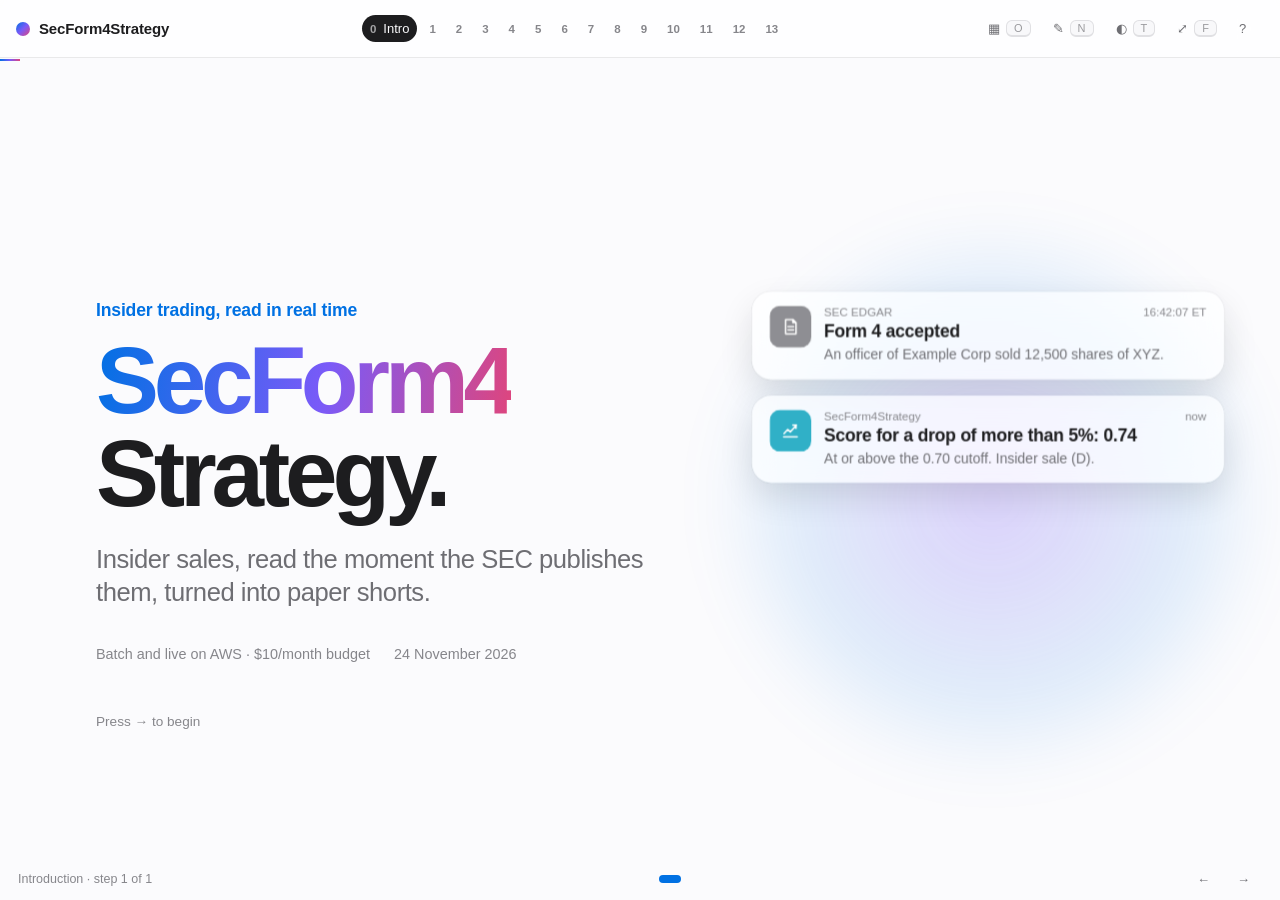
==== commit fcc89691: "feat: alarm on failed live-score and retrain runs - Alarms: secform4strategy-<workflow>-failed-runs " ====
--- a/site/story/index.html
+++ b/site/story/index.html
@@ -1044,7 +1044,7 @@
     { cap: "The kafka-to-store service collects up to 100 transactions for 5 s, so one Iceberg commit serves a burst. It writes <code>BI4</code>.",
       notes: ["A 5 s window gathers a burst into one Iceberg commit, because parallel commits to one table conflict."] },
     { cap: "An <strong>EventBridge Pipe</strong> starts <code>live-score</code>: yahoo-connect → target → inference, then an Alpaca paper short.",
-      notes: ["The Pipe starts <code>live-score</code> fire-and-forget: a run that fails after its retries loses its tickers, with no DLQ. A known limit.", "<code>live-score</code> is a Standard workflow, because the site reads its execution history."] },
+      notes: ["The Pipe starts <code>live-score</code> fire-and-forget: a run that fails after its retries loses its tickers, with no DLQ. No replay by design: a late trade is worth nothing, and the 60-minute stale check would skip it. An alarm emails on every failed run.", "<code>live-score</code> is a Standard workflow, because the site reads its execution history."] },
     { cap: "One filing, end to end. <span class=\"tag acc\">simulated run</span>",
       notes: ["An animation, not a recording; XYZ is a placeholder.", "Earlier real runs (AMZN, TGT, DGICA, IMTX) verified this wiring before the classifier was promoted."] },
     { cap: "The Lambdas run the <strong>same container images</strong> as the batch tasks, with a different entry point.",
@@ -1184,7 +1184,7 @@
     { cap: "<code>switched_on</code> switches the batch path and its NAT. <code>live_enabled</code> runs the live path on its own, with no NAT.",
       notes: ["On master: <code>switched_on = false</code>, <code>weekly_retrain_enabled = true</code>, <code>live_enabled = true</code>. Live runs, no NAT, batch dormant.", "Dormant: about $0 per day. Live only: cents to a few dollars per month. Batch switched on: about $1.20 per day plus usage.", "During a full load <code>live_enabled</code> must be off: 8 + 4.5 would exceed the SEC's 10."] },
     { cap: "Failures and cost reach an inbox: dead-letter alarms by email, and a monthly budget.",
-      notes: ["Every message that exhausts its SQS retries waits 14 days in a DLQ, with an email alarm (D20).", "Gaps: a <code>PermanentError</code> skips the DLQ, and no alarm watches <code>ExecutionsFailed</code>.", "Budget $10: 1–23 November used $8.52 during the backfill, covered by credits. A budget alerts; it does not cap spend."] },
+      notes: ["Every message that exhausts its SQS retries waits 14 days in a DLQ, with an email alarm (D20).", "Failed <code>retrain</code> and <code>live-score</code> runs email through the same topic (<code>ExecutionsFailed</code> alarm). Known limit: a <code>PermanentError</code> skips the DLQ.", "Budget $10: 1–23 November used $8.52 during the backfill, covered by credits. A budget alerts; it does not cap spend."] },
   ],
   svg: () => `
     <g class="rv" data-s="0" data-u="0">
@@ -1234,7 +1234,7 @@
       ${edge({ d: "M340 276 H400" })}
       ${node({ x: 400, y: 240, w: 300, k: "int", i: "sqs", t: "Dead-letter queues", sub: "after 5 receives" })}
       ${edge({ d: "M700 276 H760" })}
-      ${node({ x: 760, y: 240, w: 300, k: "sec", i: "bell", t: "CloudWatch alarm", sub: "DLQ depth > 0" })}
+      ${node({ x: 760, y: 240, w: 300, k: "sec", i: "bell", t: "CloudWatch alarm", sub: "DLQ depth · failed runs" })}
       ${edge({ d: "M1060 276 H1120" })}
       ${node({ x: 1120, y: 240, w: 420, k: "int", i: "bell", t: "SNS queue-alerts", sub: "email to the operator" })}
       ${node({ x: 60, y: 375, w: 380, k: "sec", i: "dollar", t: "Budget $10 / month", sub: "1–23 Nov: $8.52, credits" })}
@@ -1639,7 +1639,7 @@
   ["What does it cost?", "Live path only: cents to a few dollars per month, with no NAT. Batch switched on: about $1.20 per day plus usage, on Fargate Spot (up to 70% cheaper) with an On-Demand fallback. A $10 monthly budget emails alerts; November's backfill month used $8.52 by the 23rd, covered by credits."],
   ["Why is the NAT switchable?", "It bills about $1.08 per day with no traffic. Always on, it would cost about $32 per month, over three times the budget. Only the batch path needs it; the live Lambdas run outside the VPC."],
   ["Why no API for the website?", "A publisher Lambda writes static JSON. CloudFront reads the private S3 bucket through OAC; a CloudFront Function checks Basic auth against a hash in a KeyValueStore."],
-  ["What about the Lambda concurrency limit of 10?", "maximum_concurrency 2 on each SQS trigger keeps the queue consumers inside the quota. A burst can still throttle a live-score step, and a failed run loses its tickers (the Pipe starts it fire-and-forget); an increase to 1,000 was requested on 23 November, and a Catch to a queue is the other follow-up."],
+  ["What about the Lambda concurrency limit?", "The quota was raised from 10 to 1,000 on 23 November. The live writers to P and BIR4 run one at a time (reserved concurrency 1), so overlapping runs queue instead of writing the same table at once."],
   ["Why one IAM role per service?", "A compromised service can do only its own job. Among task and Lambda roles, only inference and the site publisher read the Alpaca keys; training cannot place orders. On ECS the shared execution role injects secrets per task definition."],
 ];
 const S_QA = ({
@@ -1843,13 +1843,13 @@
     <div class="w rv" data-s="1" data-u="1" style="left:790px;top:226px;width:770px">
       <div class="lab">Guardrails</div>
       <div style="display:grid;grid-template-columns:1fr 1fr;gap:14px;margin-top:10px">
-        ${[["dollar", "sec", "Budget", "$10 · 50% / 100% · alerts only"], ["table", "data", "Athena", "cap 1 GiB per query"], ["logs", "data", "Logs", "kept 14 days"], ["bell", "sec", "DLQ alarm", "SQS → CloudWatch → SNS → email"]].map(([i, k, t, d]) => `<div class="card" style="padding:14px 16px;display:flex;gap:12px;align-items:center"><svg width="42" height="42" viewBox="0 0 44 44"><rect width="44" height="44" rx="11" fill="var(--k-${k})"/><g class="ig" transform="translate(10 10)">${ICON[i]}</g></svg><div><div style="font-weight:750;font-size:19px">${t}</div><div style="color:var(--muted);font-size:15px">${d}</div></div></div>`).join("")}
+        ${[["dollar", "sec", "Budget", "$10 · 50% / 100% · alerts only"], ["table", "data", "Athena", "cap 1 GiB per query"], ["logs", "data", "Logs", "kept 14 days"], ["bell", "sec", "Alarms", "DLQs · failed runs → SNS → email"]].map(([i, k, t, d]) => `<div class="card" style="padding:14px 16px;display:flex;gap:12px;align-items:center"><svg width="42" height="42" viewBox="0 0 44 44"><rect width="44" height="44" rx="11" fill="var(--k-${k})"/><g class="ig" transform="translate(10 10)">${ICON[i]}</g></svg><div><div style="font-weight:750;font-size:19px">${t}</div><div style="color:var(--muted);font-size:15px">${d}</div></div></div>`).join("")}
       </div>
       <div class="lab" style="margin-top:20px">Observability</div>
       <div style="display:grid;grid-template-columns:1fr 1fr 1fr;gap:14px;margin-top:10px">
         ${[["logs", "data", "Dashboard", "queues · runs · errors"], ["fargate", "compute", "Container Insights", "task CPU, memory"], ["check", "ci", "make status", "about 15 s"]].map(([i, k, t, d]) => `<div class="card" style="padding:14px 14px;display:flex;gap:10px;align-items:center"><svg width="38" height="38" viewBox="0 0 44 44"><rect width="44" height="44" rx="11" fill="var(--k-${k})"/><g class="ig" transform="translate(10 10)">${ICON[i]}</g></svg><div><div style="font-weight:750;font-size:17px">${t}</div><div style="color:var(--muted);font-size:14px">${d}</div></div></div>`).join("")}
       </div>
-      <div style="display:flex;gap:12px;margin-top:20px">${["no alarm on failed runs", "Pipe has no DLQ"].map(t => `<span style="background:var(--warn);color:#fff;font-weight:800;font-size:15px;padding:7px 14px;border-radius:999px">known limit · ${t}</span>`).join("")}</div>
+      <div style="display:flex;gap:12px;margin-top:20px">${["Pipe has no DLQ · no replay by design"].map(t => `<span style="background:var(--warn);color:#fff;font-weight:800;font-size:15px;padding:7px 14px;border-radius:999px">known limit · ${t}</span>`).join("")}</div>
     </div></div>`,
 });
 
@@ -2444,7 +2444,7 @@
     { cap: "Three cost states behind three switches: the live path runs for cents, and only the batch path needs the NAT gateway (<strong>D19</strong>).",
       notes: ["≈1¼ min, 3 steps. Section 5.7. The pressure: a $10 budget, and a NAT gateway that bills about $1.08 per day with no traffic.", "The choice: everything else is serverless, so one switch on the NAT gateway covers almost all fixed cost; $10 covers the live path all month plus several switched-on batch days.", "Rejected: an always-on stack. During a full load <code>live_enabled</code> must be off: 8 + 4.5 would exceed the SEC's 10."] },
     { cap: "The backfill month: <strong>$8.52 of $10</strong>; guardrails and observability catch mistakes (<strong>D20</strong>).",
-      notes: ["Sections 5.7 and 5.8. The NAT gateway was the largest item, because the stack ran switched on from 2026-11-20 for the backfill.", "Rejected: third-party monitoring or X-Ray; CloudWatch already holds the logs and metrics, and stays in the free tier.", "Budget secform4strategy-monthly emails at 50% of actual and 100% of forecast; it alerts, it does not cap. Athena cancels queries above 1 GiB; logs keep 14 days; one DLQ alarm per queue through SNS to email. Dashboard free up to 50 metrics; make status in about 15 s. Known gaps: no ExecutionsFailed alarm, and the Pipe has no DLQ."] },
+      notes: ["Sections 5.7 and 5.8. The NAT gateway was the largest item, because the stack ran switched on from 2026-11-20 for the backfill.", "Rejected: third-party monitoring or X-Ray; CloudWatch already holds the logs and metrics, and stays in the free tier.", "Budget secform4strategy-monthly emails at 50% of actual and 100% of forecast; it alerts, it does not cap. Athena cancels queries above 1 GiB; logs keep 14 days; one DLQ alarm per queue and one failed-run alarm per state machine, through SNS to email. Dashboard free up to 50 metrics; make status in about 15 s. Known limit: the Pipe has no DLQ, by design, since a late trade is worth nothing."] },
     { cap: "Availability and recovery: the live path is highly available in the region (<strong>D27</strong>); batch and data accept longer recovery (R7).",
       notes: ["Section 5.8. AWS keeps each regional service available across AZs; the project chooses which redundancy to pay for.", "RTO is the time to recover; RPO the data that can be lost. A lost table is rebuilt from EDGAR and Yahoo in about 2 days; a lost model is re-promoted in minutes."] },
   ],
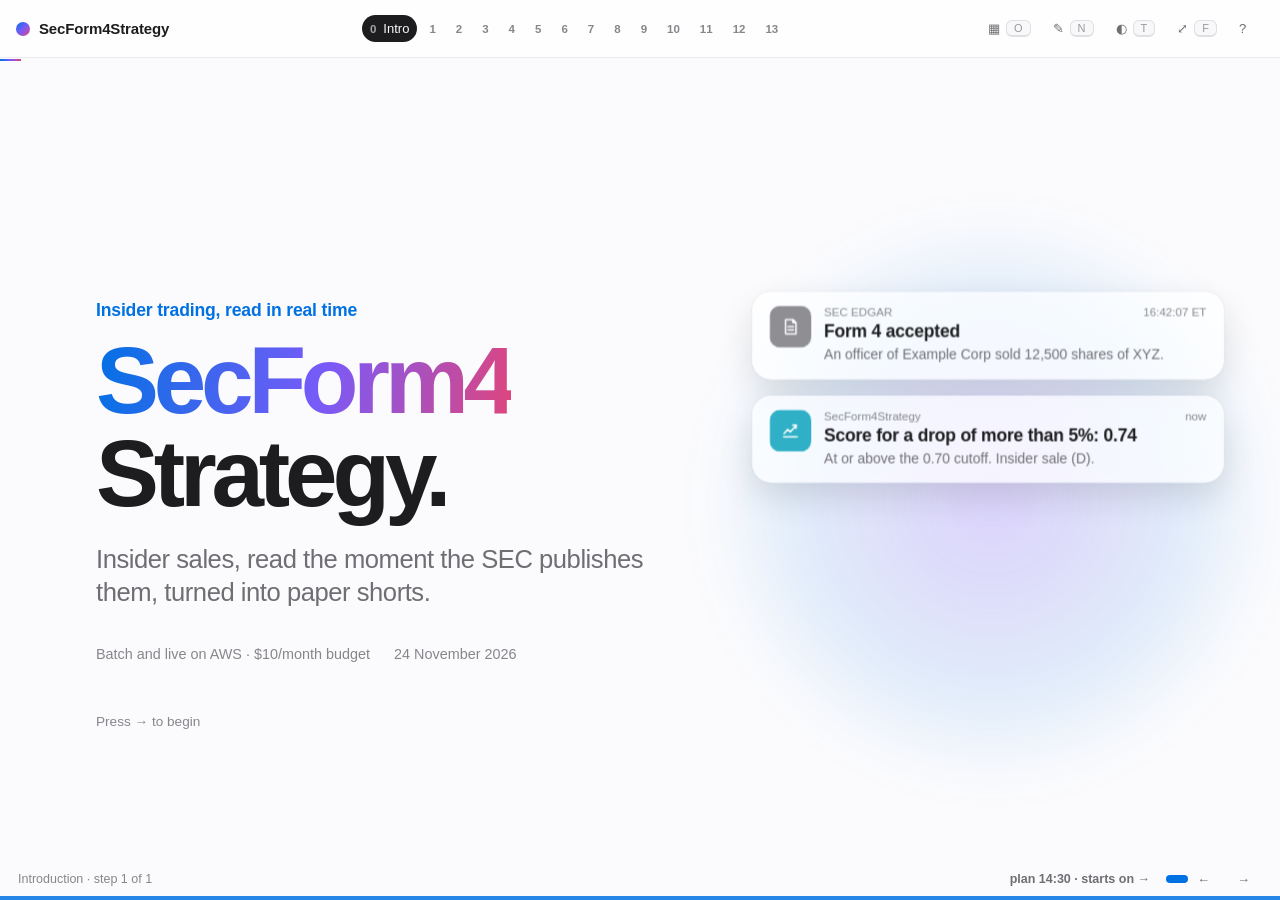
==== commit 27d088fb: "feat: deck paces itself to a 14:30 talk - Pacing: PACE table of seconds per step; spotlight ring and" ====
--- a/site/story/index.html
+++ b/site/story/index.html
@@ -71,6 +71,19 @@
 #stepdots button.on{background:var(--accent);transform:scale(1.25)}
 #stepdots button.past{background:color-mix(in srgb,var(--accent) 45%,var(--line))}
 #counter{font-variant-numeric:tabular-nums}
+#pace{position:fixed;left:0;right:0;bottom:0;height:4px;z-index:22;pointer-events:none}
+#pace i{display:block;height:100%;background:var(--accent);opacity:.85;transform-origin:0 0;transform:scaleX(0)}
+#pace i.run{animation:pacefill var(--pace,10s) linear forwards}
+#pace.over i{background:var(--warn);opacity:1}
+@keyframes pacefill{to{transform:scaleX(1)}}
+#clock{font-variant-numeric:tabular-nums;font-weight:650;color:var(--muted);margin-left:auto;margin-right:16px}
+#clock b{font-weight:750;margin-left:8px}
+#clock .behind{color:var(--warn)} #clock .ahead{color:var(--good)}
+.pace-ring{animation:pacering var(--pace,10s) linear forwards}
+@keyframes pacering{from{stroke-dashoffset:0}to{stroke-dashoffset:100}}
+.spotfx.due .callout rect{animation:paceDue 1.1s ease-in-out 3}
+@keyframes paceDue{50%{fill:var(--warn)}}
+body.nopace #pace,body.nopace #clock,body.nopace .pace-ring{display:none}
 #navbtns{display:flex;gap:6px}
 
 /* ---------- stage ---------- */
@@ -406,9 +419,11 @@
   </div>
 </header>
 <div id="progress"></div>
+<div id="pace"><i></i></div>
 <main id="viewport"><div id="stage"></div></main>
 <footer id="bottom">
   <div id="counter"></div>
+  <div id="clock" title="Talk clock (P hides it, Shift+P restarts it)"></div>
   <div id="stepdots"></div>
   <div id="navbtns"><button class="tbtn" id="b-prev" title="Previous (←)">←</button><button class="tbtn" id="b-next" title="Next (→)">→</button></div>
 </footer>
@@ -438,6 +453,7 @@
     <tr><td><kbd>F</kbd></td><td>Fullscreen</td></tr>
     <tr><td><kbd>T</kbd></td><td>Light / dark theme</td></tr>
     <tr><td><kbd>R</kbd></td><td>Replay the current step's animation</td></tr>
+    <tr><td><kbd>P</kbd> / <kbd>Shift</kbd>+<kbd>P</kbd></td><td>Hide or show the talk clock / restart it</td></tr>
     <tr><td><kbd>?</kbd> / <kbd>Esc</kbd></td><td>This help / close</td></tr>
   </table>
 </div></div>
@@ -613,7 +629,7 @@
 const NOTE = (k, i) => `<svg width="52" height="52" viewBox="0 0 52 52"><rect width="52" height="52" rx="13" fill="var(--k-${k})"/><g class="ig" transform="translate(14 14)">${ICON[i]}</g></svg>`;
 const S_COVER = ({
   id: "cover", title: "Introduction", short: "Intro", bare: true, ambient: false,
-  steps: [{ cap: "", notes: ["≈15 s. An insider's sale becomes public the moment the SEC accepts the Form 4.", "The three cards are the whole system: a filing, a score, a paper order. XYZ is a placeholder."] }],
+  steps: [{ cap: "", notes: ["An insider's sale becomes public the moment the SEC accepts the Form 4.", "The three cards are the whole system: a filing, a score, a paper order. XYZ is a placeholder."] }],
   html: () => `
     <div class="cv-glow"></div>
     <div class="cv-l">
@@ -647,7 +663,7 @@
   },
   steps: [
     { cap: "Directors, officers and owners of more than 10% are <strong>insiders</strong>. They trade their own company's stock.",
-      notes: ["≈1 min for this section. Insiders: directors, officers and owners of more than 10%.", "The hypothesis: insider sales come before the stock underperforms, and the market has not priced that in at publication."] },
+      notes: ["Insiders: directors, officers and owners of more than 10%.", "The hypothesis: insider sales come before the stock underperforms, and the market has not priced that in at publication."] },
     { cap: "Each trade must reach the SEC on a <strong>Form 4</strong> within <strong>2 business days</strong>. EDGAR publishes it at <code>accepted_at</code>.",
       notes: ["A Form 4 is due within 2 business days. EDGAR publishes it at <code>accepted_at</code>.", "A trader can act only after <code>accepted_at</code>: it is the only clock for labels."] },
     { cap: "Insider sales can come before price drops. The model estimates the chance of a drop after the disclosure.",
@@ -707,7 +723,7 @@
   h1: "Ten requirements, each answered on AWS",
   steps: [
     { cap: "The report's ten requirements, <strong>R1–R10</strong>. Each maps to the AWS decisions that meet it.",
-      notes: ["≈1¼ min. The thesis: every service answers a requirement.", "The next sections zoom into these rows: compute, orchestration, storage, network, security, cost.", "Rejected in one breath: Lambda for everything, an always-on container, Airflow on MWAA, RDS, interface endpoints, IAM user keys."] },
+      notes: ["The thesis: every service answers a requirement.", "The next sections zoom into these rows: compute, orchestration, storage, network, security, cost.", "Rejected in one breath: Lambda for everything, an always-on container, Airflow on MWAA, RDS, interface endpoints, IAM user keys."] },
   ],
   html: () => `
     <div class="w" style="left:60px;top:196px;width:1480px">
@@ -732,7 +748,7 @@
   h1: "Seven services, one image each, one shared clients package",
   steps: [
     { cap: "Seven services, one container image each. The <strong>batch path</strong> runs them on ECS Fargate, the <strong>live path</strong> on Lambda.",
-      notes: ["≈30 s. Seven services plus the site publisher: eight images.", "The same image runs on both paths, so training and scoring compute features with one implementation (D3, R4).", "One feature store: Iceberg tables on S3 with the Glue catalog. Deterministic keys make every write an upsert (D10)."] },
+      notes: ["Seven services plus the site publisher: eight images.", "The same image runs on both paths, so training and scoring compute features with one implementation (D3, R4).", "One feature store: Iceberg tables on S3 with the Glue catalog. Deterministic keys make every write an upsert (D10)."] },
   ],
   svg: () => {
     const A = { s: 0, u: 0 };
@@ -890,7 +906,7 @@
   h1: "One state machine retrains the model every week",
   steps: [
     { cap: "Step Functions machine <code>secform4strategy-retrain</code> runs six steps in order.",
-      notes: ["≈1 min. <code>secform4strategy-retrain</code> runs six ECS tasks, each awaited with <code>runTask.sync</code>.", "Step Functions bills per state transition and costs nothing idle; Airflow on MWAA runs around the clock (D6)."] },
+      notes: ["<code>secform4strategy-retrain</code> runs six ECS tasks, each awaited with <code>runTask.sync</code>.", "Step Functions bills per state transition and costs nothing idle; Airflow on MWAA runs around the clock (D6)."] },
     { cap: "Each step is an <strong>ECS task on Fargate Spot (ARM64)</strong> with an On-Demand fallback. EventBridge Scheduler starts the machine on <strong>Saturday 06:00 UTC</strong>.",
       notes: ["Fargate has no run-time limit; Lambda stops at 15 minutes, and EC2 would add instances to patch (D2).", "Spot first, up to 70% cheaper: 3 attempts 600 s apart, then a <code>Catch</code> runs the step On-Demand. Idempotent steps lose only the in-flight batch.", "The Saturday schedule runs only while <code>switched_on</code> is true."] },
     { cap: "The training service saves a new model folder. <code>latest.json</code> moves only if the promotion gate passes (<code>PROMOTE=gated</code>). Ad-hoc runs use <code>PROMOTE=never</code>.",
@@ -1038,7 +1054,7 @@
   quiet: [5, 6],
   steps: [
     { cap: "EventBridge Scheduler starts the poller every minute. DynamoDB keeps each seen key for 7 days.",
-      notes: ["≈1½ min. EventBridge Scheduler polls the SEC feed every minute; DynamoDB skips filings already sent.", "Lambda bills per invocation, so an idle minute costs nothing; an always-on container would bill around the clock (D1)."] },
+      notes: ["EventBridge Scheduler polls the SEC feed every minute; DynamoDB skips filings already sent.", "Lambda bills per invocation, so an idle minute costs nothing; an always-on container would bill around the clock (D1)."] },
     { cap: "SQS <code>live-filings</code> triggers the scraper Lambda: at most 2 at a time, 2.25 SEC requests per second each.",
       notes: ["2 scraper Lambdas × 2.25 = 4.5 SEC requests per second.", "Partial batch failures: SQS redelivers only unfinished messages; after 5 receives, the DLQ."] },
     { cap: "The kafka-to-store service collects up to 100 transactions for 5 s, so one Iceberg commit serves a burst. It writes <code>BI4</code>.",
@@ -1178,7 +1194,7 @@
   h1: "Terraform builds it. Three switches control it.",
   steps: [
     { cap: "Root module <code>infra/envs/demo</code> calls ten modules. State lives in S3 with native locking.",
-      notes: ["≈1½ min. Ten Terraform modules in <code>us-east-1</code>; state in S3 with native locking.", "Terraform over CloudFormation or the CDK: its saved plan is exactly what the reviewer approves (D18)."] },
+      notes: ["Ten Terraform modules in <code>us-east-1</code>; state in S3 with native locking.", "Terraform over CloudFormation or the CDK: its saved plan is exactly what the reviewer approves (D18)."] },
     { cap: "ECS tasks run in <strong>private subnets</strong>, behind the NAT and a free S3 gateway endpoint. The Lambdas run <strong>outside the VPC</strong>.",
       notes: ["Only Fargate needs the VPC. The Lambdas run outside it and do not depend on the NAT (D12).", "One NAT in one AZ saves a second NAT's hourly cost; the trade-off is an AZ dependency for batch egress.", "No-NAT alternative: six or more interface endpoints, about $88 per month or more, and the tasks need the internet anyway (D14)."] },
     { cap: "<code>switched_on</code> switches the batch path and its NAT. <code>live_enabled</code> runs the live path on its own, with no NAT.",
@@ -1298,7 +1314,7 @@
   h1: "From pull request to AWS, with no stored keys",
   steps: [
     { cap: "A pull request gets a read-only plan. A merge saves an <strong>encrypted plan</strong> of master; after approval in <code>aws</code>, apply runs exactly that plan.",
-      notes: ["≈1 min. A merge saves an encrypted plan (AES-256, kept 1 day); the apply waits for approval and applies exactly that plan (D18).", "The repository is public, and a plain saved plan holds sensitive values."] },
+      notes: ["A merge saves an encrypted plan (AES-256, kept 1 day); the apply waits for approval and applies exactly that plan (D18).", "The repository is public, and a plain saved plan holds sensitive values."] },
     { cap: "Each workflow gets <strong>temporary</strong> AWS credentials through OIDC. GitHub stores no AWS key.",
       notes: ["OIDC: temporary credentials bound to one repository and trigger; GitHub stores no AWS key (D17).", "Secrets: SSM SecureString parameters, created outside Terraform (D16). One role per service: among task and Lambda roles, only inference and the publisher read the Alpaca keys (D15).", "The study website is static: a publisher Lambda writes JSON, CloudFront with OAC and Basic auth serves it, and there is no API (D21–D23)."] },
   ],
@@ -1404,7 +1420,7 @@
   h1: "Speed under a shared limit, then measure before scaling",
   steps: [
     { cap: "SEC allows <strong>10 requests per second per client</strong>. Batch and live send one <code>User-Agent</code>, so they share one budget.",
-      notes: ["≈45 s. Batch and live send one <code>User-Agent</code>, so they share one budget (D13).", "Batch 5 + live 4.5 + poller about 0.02 = about 9.5 requests per second. If the budget breaks, a 403 locks the client out for about 10 minutes.", "Trade-off: the split reserves 4.5 for live even when idle, so batch runs at half the limit, and nothing enforces the sum. A shared token bucket in DynamoDB was the rejected alternative."] },
+      notes: ["Batch and live send one <code>User-Agent</code>, so they share one budget (D13).", "Batch 5 + live 4.5 + poller about 0.02 = about 9.5 requests per second. If the budget breaks, a 403 locks the client out for about 10 minutes.", "Trade-off: the split reserves 4.5 for live even when idle, so batch runs at half the limit, and nothing enforces the sum. A shared token bucket in DynamoDB was the rejected alternative."] },
     { cap: "At <code>SEC_MAX_RATE=8</code> the scraper runs at <strong>6–7.8 filings per second</strong>: a year of filings in hours, five years in about two days.",
       notes: ["1,048,560 filings from January 2021 to November 2026, at 6–7.8 per second: 37–49 hours.", "No 15-minute Lambda can run that load, so it runs on Fargate (R2)."] },
   ],
@@ -1516,7 +1532,7 @@
   h1: "Results: the system works end to end",
   steps: [
     { cap: "The live path's wiring ran end to end on real filings: <strong>AMZN, TGT, DGICA and IMTX</strong>. AWS records <strong>7 successful</strong> <code>live-score</code> runs.",
-      notes: ["≈1½ min. These earlier runs verified the wiring before the classifier was promoted; no live classifier result is claimed.", "Paper orders were placed and cancelled to check the broker, <code>client_order_id</code> and the IAM path to the keys."] },
+      notes: ["These earlier runs verified the wiring before the classifier was promoted; no live classifier result is claimed.", "Paper orders were placed and cancelled to check the broker, <code>client_order_id</code> and the IAM path to the keys."] },
     { cap: "Known trade-off: about 1 GB images make cold starts slow. A filing after an idle period reaches inference <strong>about 1–2 min after the poll</strong>.",
       notes: ["Provisioned concurrency: about $10 per month per function, about $60 for six, six times the budget. Declined (D5).", "Cold starts matter only for the 15.1% in session; smaller images are the fix."] },
     { cap: "Design decision: the label enters at the <strong>next price print</strong> after disclosure, the 09:30 open or the 16:00 close.",
@@ -1647,7 +1663,7 @@
   h1: "Questions",
   steps: [
     { cap: "Click a card for the short answer.",
-      notes: ["≈30 s, then open questions. The cards prompt the likely ones.", "Deeper answers: docs/presentation/glossary-and-faq.md."] },
+      notes: ["The cards prompt the likely ones.", "Deeper answers: docs/presentation/glossary-and-faq.md."] },
   ],
   html: () => `
     <div class="w rv" data-s="0" style="left:60px;top:215px;width:1480px;display:grid;grid-template-columns:repeat(6,1fr);gap:16px">
@@ -2272,11 +2288,11 @@
   map: [[0, 1], [0, 2], [2, 0], [0, 3], [1, 0], [1, 1], [1, 2]],
   steps: [
     { cap: "Insiders file a <strong>Form 4</strong> within 2 business days. EDGAR publishes it at <code>accepted_at</code>.",
-      notes: ["≈2 min, 7 steps. Section 2.1. Insiders are directors, officers and owners of more than 10%.", "A trader can act only after <code>accepted_at</code>, so it is the only clock for labels and features."] },
+      notes: ["Section 2.1. Insiders are directors, officers and owners of more than 10%.", "A trader can act only after <code>accepted_at</code>, so it is the only clock for labels and features."] },
     { cap: "The model shorts likely <strong>short winners</strong>: rows whose stock falls by more than 5% in the 30 days after entry.",
       notes: ["The hypothesis: insider sales come before underperformance, and the market has not priced that in at publication.", "The price line is illustrative."] },
     { cap: "Two edges: <strong>selection</strong>, a model that learns which insider sales come before a drop, and <strong>speed</strong>, acting soon after <code>accepted_at</code>.",
-      notes: ["≈30 s. Selection: some insiders sell for reasons that precede a fall; most sales are routine. A classifier trained on five years of dispositions ranks each new sale and shorts only scores ≥ 0.70.", "Speed: within minutes of accepted_at; it matters for the 15.1% in market hours, because for the rest the race starts at the open."] },
+      notes: ["Selection: some insiders sell for reasons that precede a fall; most sales are routine. A classifier trained on five years of dispositions ranks each new sale and shorts only scores ≥ 0.70.", "Speed: within minutes of accepted_at; it matters for the 15.1% in market hours, because for the rest the race starts at the open."] },
     { cap: "Speed from disclosure matters for the <strong>15.1%</strong> of filings accepted in market hours. For the other 85%, the race starts at the next open.",
       notes: ["Measured in RT4: 32,434 of 215,273 rows, Monday to Friday 09:30–16:00 ET.", "Outside market hours nobody can trade before the open, so a pre-open batch would reach the same entry price.", "The live path adds same-day-close trades for in-session filings, and one implementation for both paths."] },
     { cap: "Speed and correctness: <strong>R1, R4, R5, R6</strong> shape the live path, the shared feature store and the model gate.",
@@ -2294,7 +2310,7 @@
   map: [[0, 0], [1, 0]],
   steps: [
     { cap: "An ETL pipeline into three zones; the 5 Vs shape the cloud design.",
-      notes: ["≈1 min, 2 steps. Section 3.1. Extract: the scraper parses the Form 4 XML in memory; transform: kafka-to-store casts and drops invalid rows; load: target builds the feature rows.", "Volume and veracity drive the batch path and the label guards; velocity drives the per-event live path; variety means one parser and fixed schemas."] },
+      notes: ["Section 3.1. Extract: the scraper parses the Form 4 XML in memory; transform: kafka-to-store casts and drops invalid rows; load: target builds the feature rows.", "Volume and veracity drive the batch path and the label guards; velocity drives the per-event live path; variety means one parser and fixed schemas."] },
     { cap: "The model in one picture: a label, a classifier, a cutoff chosen on the folds, and a gate.",
       notes: ["A short winner falls by more than 5% in 30 days. Purged walk-forward folds choose the parameters and the 0.70 cutoff; the holdout is scored once.", "The scores are not calibrated probabilities; the cutoff is a rank threshold. The model is one small file, so no hosted endpoint (D24)."] },
   ],
@@ -2307,7 +2323,7 @@
   spots: [null, {"r": [[6, 242, 1583, 151], [717, 422, 174, 56]], "l": [40, 430, "Batch: retrain → queues → BT4"]}, {"r": [[6, 688, 1583, 160], [717, 560, 174, 56]], "l": [40, 668, "Live: poller → queues → Pipe → live-score"]}, {"r": [[698, 408, 889, 221]], "l": [704, 404, "One Iceberg feature store on S3 + Glue"]}, {"r": [[931, 422, 154, 193], [1130, 422, 154, 193], [1416, 422, 159, 193]], "l": [704, 404, "Shared: P, RT4 and models/"]}, {"r": [[19, 480, 136, 60], [513, 480, 164, 60], [1416, 801, 164, 44]], "l": [180, 470, "External: SEC EDGAR, Yahoo, Alpaca"]}, null, null],
   steps: [
     { cap: "Each path writes its own transaction table; both share prices (P), labels (RT4) and the model, so training and live scoring use the same features (R4).",
-      notes: ["≈1 min, 8 quick steps. Section 4.1. Top: batch; bottom: live; middle: the Iceberg tables both use. Solid arrows write, dashed arrows read."] },
+      notes: ["Section 4.1. Top: batch; bottom: live; middle: the Iceberg tables both use. Solid arrows write, dashed arrows read."] },
     { cap: "The batch path: Step Functions <code>retrain</code> runs six Fargate tasks; <code>filings</code> and <code>transactions</code> queues; writes BT4.",
       notes: ["Batch: Scheduler on Saturday, six tasks in order, SQS between the first three; kafka-to-store writes BT4."] },
     { cap: "The live path: poller with DynamoDB <code>seen</code>, SQS-triggered Lambdas, <code>live-tickers</code> → Pipe → <code>live-score</code>.",
@@ -2333,7 +2349,7 @@
   spots: [null, {"r": [[44, 204, 478, 84], [34, 339, 1532, 172]], "l": [1040, 300, "Spot ×3 → Wait → On-Demand"]}, {"r": [[180, 550, 500, 142]], "l": [190, 538, "SQS + DLQs, outside the frame"]}, {"r": [[34, 714, 392, 76], [789, 554, 212, 72]], "l": [440, 760, "Sources: SEC EDGAR, Yahoo Finance"]}, {"r": [[684, 674, 908, 196]], "l": [1030, 655, "S3 writes, one per task"]}, null, null],
   steps: [
     { cap: "<code>retrain</code> runs six Fargate tasks in order through two SQS queues. Spot first; after 3 Spot attempts, a Wait and an On-Demand fallback (<strong>D2</strong>, <strong>D6</strong>).",
-      notes: ["≈1¼ min, 7 quick steps. Sections 5.1 and 5.2. The run plays by itself; ▶ replays it. A load of days, retried with nobody watching (R2, R10)."] },
+      notes: ["Sections 5.1 and 5.2. The run plays by itself; ▶ replays it. A load of days, retried with nobody watching (R2, R10)."] },
     { cap: "Scheduler, Saturday 06:00 UTC → Step Functions: Spot ×3, 600 s apart → Wait 600 s → On-Demand.",
       notes: ["Spot is up to 70% cheaper; idempotent steps lose only the in-flight batch. Rejected: MWAA, On-Demand only; a code failure now runs 5 times."] },
     { cap: "The SQS queues and their DLQs sit <strong>outside</strong> the state machine; only the tasks use them.",
@@ -2352,11 +2368,11 @@
   id: "live", title: "Live path", short: "Live", zoom: true,
   h1: "From a filing to a paper short, serverless",
   parts: [{ ...P_LIVE }, { ...P_STRIP_LIVE }],
-  map: [[0, 4], [0, 3], [0, 3], [0, 3], [0, 3], [0, 3], [0, 3], [1, 0], [0, 6]],
+  map: [[0, 4], [0, 3], [0, 3], [0, 3], [0, 3], [0, 3], [0, 3], [1, 0]],
   spots: [null, {"r": [[34, 199, 527, 84], [254, 346, 212, 84]], "l": [40, 455, "Every minute · seen keys in DynamoDB"]}, {"r": [[594, 199, 807, 136], [1294, 346, 277, 84], [474, 346, 222, 84]], "l": [1180, 505, "SQS chain with DLQs"]}, {"r": [[709, 346, 552, 132]], "l": [1010, 505, "Pipe: no DLQ · failed run loses its tickers"]}, {"r": [[36, 476, 968, 218]], "l": [1010, 540, "live-score: prices → rows → scores"]}, {"r": [[404, 756, 632, 84], [1044, 559, 262, 84]], "l": [1060, 720, "Model from S3 · keys from SSM · Alpaca"]}, null, null, null],
   steps: [
     { cap: "Poll every minute → SQS → Lambda → EventBridge Pipe → <code>live-score</code> (<strong>D8</strong>). <span class=\"tag acc\">simulated run</span>",
-      notes: ["≈1½ min, 9 quick steps. Sections 5.1 and 5.2. The run plays by itself; ▶ Send a filing replays it. An animation, not a recording; earlier real runs verified the wiring."] },
+      notes: ["Sections 5.1 and 5.2. The run plays by itself; ▶ Send a filing replays it. An animation, not a recording; earlier real runs verified the wiring."] },
     { cap: "EventBridge Scheduler starts the poller every minute; DynamoDB <code>seen</code> skips filings already sent.",
       notes: ["The poller reads the SEC feed, checks the seen keys, then writes the new keys with a 7-day TTL."] },
     { cap: "SQS chain: <code>live-filings</code> → scraper → <code>live-transactions</code> → kafka-to-store; each queue has a DLQ.",
@@ -2371,8 +2387,6 @@
       notes: ["Everything together."] },
     { cap: "Why Lambda for live: billed per invocation, so an idle minute costs nothing (<strong>D1</strong>).",
       notes: ["Rejected: an always-on container. Cold starts of 10–45 s are accepted (D5): provisioned concurrency would cost about $60 per month, six times the budget, and a cold start matters only for the 15.1% of filings accepted in market hours."] },
-    { cap: "Both paths share <strong>one error contract</strong> on SQS standard queues, each with a DLQ (<strong>D9</strong>).",
-      notes: ["Rejected: FIFO and MSK. A DLQ does not retry; two failures bypass it: a PermanentError and a failed live-score run."] },
   ],
 });
 section({
@@ -2382,7 +2396,7 @@
   map: [[0, 0], [1, 0]],
   steps: [
     { cap: "An Iceberg table is plain S3 objects plus a catalog pointer: a commit writes new files, then swaps the pointer atomically (<strong>D10</strong>, <strong>D25</strong>).",
-      notes: ["≈1 min, 2 steps. Section 5.3. Upserts and schema changes on plain S3 objects, so only storage bills while idle; rejected: RDS, S3 Tables (the fix for maintenance), Aurora Serverless v2.", "pyiceberg commits optimistically: a second writer's commit fails and redoes its upsert, so parallel writers do not speed up a load. One writer per table."] },
+      notes: ["Section 5.3. Upserts and schema changes on plain S3 objects, so only storage bills while idle; rejected: RDS, S3 Tables (the fix for maintenance), Aurora Serverless v2.", "pyiceberg commits optimistically: a second writer's commit fails and redoes its upsert, so parallel writers do not speed up a load. One writer per table."] },
     { cap: "Training always saves; only the gate moves <code>latest.json</code> (<strong>D11</strong>).",
       notes: ["The gate: at least 50,000 development rows and 80% of the current model's; the same features; a finite holdout AP; at least one short at the cutoff. It does not compare AP with the current model: each holds out a different period. The classifier replaced the regressor; it was promoted by hand (Section 6.4).", "Rejected: each run replaces the live model, or a registry service. <code>promote_model.sh</code> is also the rollback. The metadata records git SHA, scikit-learn version, feature order, row counts, holdout scores and <code>probability_cutoff</code> 0.70; inference refuses another scikit-learn version or a missing cutoff."] },
   ],
@@ -2395,7 +2409,7 @@
   spots: [null, {"r": [[99, 479, 312, 84]], "l": [100, 600, "Private subnets · no inbound"]}, {"r": [[99, 316, 277, 84]], "l": [100, 440, "NAT: batch path only"]}, {"r": [[334, 729, 297, 84]], "l": [340, 712, "Free S3 gateway endpoint"]}, {"r": [[844, 444, 332, 84]], "l": [850, 432, "Lambdas outside the VPC"]}, null, null],
   steps: [
     { cap: "The VPC holds only the Fargate tasks (<strong>D12</strong>). A free S3 gateway endpoint and a NAT gateway that exists only while the batch path is on (<strong>D14</strong>).",
-      notes: ["≈1 min, 7 quick steps. Section 5.4. Three constraints meet here: the SEC limit, the NAT as the largest fixed cost, and no inbound connections."] },
+      notes: ["Section 5.4. Three constraints meet here: the SEC limit, the NAT as the largest fixed cost, and no inbound connections."] },
     { cap: "Private subnets: the Fargate tasks have no public IP, and the security group has no inbound rules.",
       notes: ["Fargate needs a subnet and a security group for every task; nothing on the internet can open a connection."] },
     { cap: "The NAT gateway exists only while the batch path is switched on; one NAT in one AZ.",
@@ -2413,12 +2427,12 @@
 section({
   id: "security", title: "Security and CI/CD", short: "Security",
   h1: "Who can do what, and how changes reach AWS",
-  parts: [{ ...P_RUNSEC }, { ...S_SEC }, { ...P_CODE }],
-  map: [[0, 0], [1, 1], [1, 1], [1, 1], [1, 1], [1, 1], [1, 1], [2, 0]],
+  parts: [{ ...P_RUNSEC }, { ...S_SEC }],
+  map: [[0, 0], [1, 1], [1, 1], [1, 1], [1, 1], [1, 1], [1, 1]],
   spots: [null, null, {"r": [[34, 209, 857, 84], [34, 630, 770, 160]], "l": [40, 330, "PR → quality-static gates + read-only plan"]}, {"r": [[924, 209, 642, 84], [824, 630, 744, 120]], "l": [930, 330, "Merge → build → Trivy scan → push"]}, {"r": [[34, 369, 1202, 84]], "l": [300, 492, "Encrypted plan → approval → apply"]}, {"r": [[36, 496, 1528, 133]], "l": [40, 486, "OIDC roles: temporary credentials"]}, null, null],
   steps: [
     { cap: "Runtime: one role per service, secrets in SSM outside the state (<strong>D15</strong>, <strong>D16</strong>).",
-      notes: ["≈1¼ min, 8 quick steps. Section 5.5. The pressure: a public repository and Alpaca keys that can place and cancel orders (R8); only one service may trade (R6).", "The choice: <code>task_access</code> and <code>lambda_access</code> list each service's queues and capabilities; the iam module turns each entry into one inline policy.", "Rejected: one shared role, Terraform-managed secrets, Secrets Manager. Trade-offs: the shared ECS execution role and the publisher's shared keys rest on code and task definitions, not IAM."] },
+      notes: ["Section 5.5. The pressure: a public repository and Alpaca keys that can place and cancel orders (R8); only one service may trade (R6).", "The choice: <code>task_access</code> and <code>lambda_access</code> list each service's queues and capabilities; the iam module turns each entry into one inline policy.", "Rejected: one shared role, Terraform-managed secrets, Secrets Manager. Trade-offs: the shared ECS execution role and the publisher's shared keys rest on code and task definitions, not IAM."] },
     { cap: "Deploy: no stored keys, and the reviewer approves exactly the plan that is applied (<strong>D17</strong>, <strong>D18</strong>).",
       notes: ["Section 5.6. The pipeline can change the AWS account, and a public repository's artifacts are public."] },
     { cap: "A pull request runs <code>quality.yml</code> and a read-only <code>terraform plan</code>.",
@@ -2431,8 +2445,6 @@
       notes: ["Rejected: IAM user keys in GitHub, which live until rotated. github-apply is assumable only from the environment aws."] },
     { cap: "Deploy: no stored keys, and the reviewer approves exactly the plan that is applied (<strong>D17</strong>, <strong>D18</strong>).",
       notes: ["Everything together: no stored keys, and the reviewer approves what is applied (D17, D18)."] },
-    { cap: "The code structure decides what CI tests, builds and redeploys: one shared clients package implements the ports for every service.",
-      notes: ["Section 5.6, code structure and the pipeline. Seven services plus the site publisher, each its own uv project; all depend on <code>packages/secform4strategy-clients</code>.", "The tiles toggle by themselves: a change to scraper/ rebuilds 1 image; a change to the clients package rebuilds all 8. Same tag → skip → no redeploy.", "Tests run against typed fakes, so CI needs no AWS access and no mocks; Terraform redeploys only the services whose image changed."] },
   ],
 });
 section({
@@ -2442,7 +2454,7 @@
   map: [[0, 0], [0, 1], [1, 0]],
   steps: [
     { cap: "Three cost states behind three switches: the live path runs for cents, and only the batch path needs the NAT gateway (<strong>D19</strong>).",
-      notes: ["≈1¼ min, 3 steps. Section 5.7. The pressure: a $10 budget, and a NAT gateway that bills about $1.08 per day with no traffic.", "The choice: everything else is serverless, so one switch on the NAT gateway covers almost all fixed cost; $10 covers the live path all month plus several switched-on batch days.", "Rejected: an always-on stack. During a full load <code>live_enabled</code> must be off: 8 + 4.5 would exceed the SEC's 10."] },
+      notes: ["Section 5.7. The pressure: a $10 budget, and a NAT gateway that bills about $1.08 per day with no traffic.", "The choice: everything else is serverless, so one switch on the NAT gateway covers almost all fixed cost; $10 covers the live path all month plus several switched-on batch days.", "Rejected: an always-on stack. During a full load <code>live_enabled</code> must be off: 8 + 4.5 would exceed the SEC's 10."] },
     { cap: "The backfill month: <strong>$8.52 of $10</strong>; guardrails and observability catch mistakes (<strong>D20</strong>).",
       notes: ["Sections 5.7 and 5.8. The NAT gateway was the largest item, because the stack ran switched on from 2026-11-20 for the backfill.", "Rejected: third-party monitoring or X-Ray; CloudWatch already holds the logs and metrics, and stays in the free tier.", "Budget secform4strategy-monthly emails at 50% of actual and 100% of forecast; it alerts, it does not cap. Athena cancels queries above 1 GiB; logs keep 14 days; one DLQ alarm per queue and one failed-run alarm per state machine, through SNS to email. Dashboard free up to 50 metrics; make status in about 15 s. Known limit: the Pipe has no DLQ, by design, since a late trade is worth nothing."] },
     { cap: "Availability and recovery: the live path is highly available in the region (<strong>D27</strong>); batch and data accept longer recovery (R7).",
@@ -2457,7 +2469,7 @@
   spots: [null, null, {"r": [[24, 214, 882, 262], [934, 256, 342, 76]], "l": [320, 500, "1 Serve: edge auth, OAC, private bucket"]}, {"r": [[934, 366, 332, 152], [1284, 374, 282, 82]], "l": [1180, 545, "2 Trigger: schedule + rule"]}, {"r": [[928, 554, 644, 234], [14, 474, 282, 212], [1284, 374, 282, 82], [934, 256, 342, 76]], "l": [930, 541, "3 Publish: read-only in, static JSON out"]}, {"r": [[14, 706, 892, 162], [934, 790, 342, 66], [934, 256, 342, 76]], "l": [40, 700, "4 Deploy: image + site files"]}, null],
   steps: [
     { cap: "Serve, trigger, publish, deploy: a publisher Lambda writes static JSON, and the browser never reaches the system (<strong>D21</strong>).",
-      notes: ["≈1¼ min, 7 quick steps. Section 5.9 and Figure 5. The four flows play by themselves; ▶ replays them.", "The pressure: show the client what the system does with their money (R9) without exposing the lakehouse or the keys (R8), and with no server in the budget (R7).", "Rejected: API Gateway and a Lambda per request, which runs code for internet requests that could reach the lakehouse or Alpaca."] },
+      notes: ["Section 5.9 and Figure 5. The four flows play by themselves; ▶ replays them.", "The pressure: show the client what the system does with their money (R9) without exposing the lakehouse or the keys (R8), and with no server in the budget (R7).", "Rejected: API Gateway and a Lambda per request, which runs code for internet requests that could reach the lakehouse or Alpaca."] },
     { cap: "CloudFront reads the private bucket through OAC (<strong>D22</strong>) after a CloudFront Function checks Basic auth (<strong>D23</strong>).",
       notes: ["Rejected: a public S3 website (HTTP only, public bucket), Cognito, or a password in Terraform.", "Remaining weakness: the publisher uses the same Alpaca keys as inference; it calls only read endpoints, so that isolation relies on code."] },
     { cap: "1 Serve: the browser → CloudFront Function (Basic auth) → distribution → OAC → private S3 bucket.",
@@ -2479,7 +2491,7 @@
   map: [[0, 3]],
   steps: [
     { cap: "Holdout AP <strong>0.418</strong> against a base rate of 0.338. At 0.70: <strong>314 shorts</strong>, precision 0.60, median <strong>+9.9%</strong>, before costs.",
-      notes: ["≈45 s. Section 6.1. <code>ticker_history</code> reaches AP 0.404, so the ranking edge is small. Short SPY over the same windows: −1.33% per trade.", "The median short return rises with the cutoff. Caveats: before costs and borrow, a small overlapping sample, one holdout year.", "Earlier live runs verified the wiring before the classifier was promoted; no live classifier result is claimed."] },
+      notes: ["Section 6.1. <code>ticker_history</code> reaches AP 0.404, so the ranking edge is small. Short SPY over the same windows: −1.33% per trade.", "The median short return rises with the cutoff. Caveats: before costs and borrow, a small overlapping sample, one holdout year.", "Earlier live runs verified the wiring before the classifier was promoted; no live classifier result is claimed."] },
   ],
 });
 S_QA.id = "questions"; S_QA.title = "Questions"; S_QA.short = "Q&A"; S_QA.h1 = "Questions";
@@ -2491,12 +2503,52 @@
   map: [[0, 0]],
   steps: [
     { cap: "Every AWS choice traces back to a requirement.",
-      notes: ["≈30 s. Four lines, each with its proof: two shapes and one lakehouse; pay only when it works; secure by construction; a first signal.", "Close with: \"The platform is the deliverable: it keeps scoring live filings, and the next untouched period is the real test.\""] },
+      notes: ["Four lines, each with its proof: two shapes and one lakehouse; pay only when it works; secure by construction; a first signal.", "Close with: \"The platform is the deliverable: it keeps scoring live filings, and the next untouched period is the real test.\""] },
   ],
 });
 section(S_QA);
 
 /* ---------- app ---------- */
+/* Pacing: seconds per step; the spotlight ring and the bottom bar drain over each step's budget */
+const PACE = {
+  cover: [15],
+  problem: [23, 19, 36, 29, 16, 14, 13],
+  data: [42, 46],
+  architecture: [12, 10, 10, 10, 12, 9, 5, 13],
+  batch: [24, 16, 17, 11, 10, 4, 11],
+  live: [38, 9, 9, 8, 8, 7, 3, 17],
+  storage: [32, 37],
+  network: [8, 6, 6, 6, 4, 2, 18],
+  security: [15, 6, 8, 11, 7, 5, 3],
+  cost: [16, 18, 11],
+  website: [33, 7, 2, 2, 2, 2, 2],
+  results: [40],
+  conclusion: [25],
+  questions: [10],
+};
+const budget = (i, s) => (PACE[SECTIONS[i].id] || [])[s] ?? 8;
+const planStart = (i, s) => SECTIONS.slice(0, i).reduce((a, d, k) => a + d.steps.reduce((b, _, j) => b + budget(k, j), 0), 0) + SECTIONS[i].steps.slice(0, s).reduce((a, _, j) => a + budget(i, j), 0);
+const clockText = t => `${Math.floor(Math.abs(t) / 60)}:${String(Math.floor(Math.abs(t) % 60)).padStart(2, "0")}`;
+let clock0 = null, stepT0 = Date.now(), due = false;
+function paceStep() {
+  stepT0 = Date.now(); due = false;
+  // The clock starts on the first step after the cover, as if the talk had been on plan until then
+  if (clock0 === null && cur.i > 0) clock0 = Date.now() - planStart(cur.i, cur.s) * 1000;
+  const bar = $("#pace"), fill = $("#pace i");
+  bar.classList.remove("over"); fill.classList.remove("run"); void fill.offsetWidth; fill.classList.add("run");
+  paceTick();
+}
+function paceTick() {
+  const total = SECTIONS.reduce((a, d, k) => a + d.steps.reduce((b, _, j) => b + budget(k, j), 0), 0);
+  const inStep = (Date.now() - stepT0) / 1000, b = budget(cur.i, cur.s);
+  if (inStep > b && !due) { due = true; $("#pace").classList.add("over"); const fx = $(".slide.cur .spotfx"); if (fx) fx.classList.add("due"); }
+  if (clock0 === null) { $("#clock").innerHTML = `plan ${clockText(total)} · starts on →`; return; }
+  const elapsed = (Date.now() - clock0) / 1000, delta = elapsed - (planStart(cur.i, cur.s) + Math.min(inStep, b));
+  const tag = Math.abs(delta) < 5 ? "<b>on plan</b>" : delta > 0 ? `<b class="behind">+${clockText(delta)} behind</b>` : `<b class="ahead">${clockText(delta)} ahead</b>`;
+  $("#clock").innerHTML = `${clockText(elapsed)} / ${clockText(total)}${tag}`;
+}
+setInterval(paceTick, 500);
+
 const stage = $("#stage"), viewport = $("#viewport");
 let cur = { i: 0, s: 0 }, booted = false;
 const startTime = Date.now();
@@ -2567,8 +2619,8 @@
     <filter id="spg-${key}" x="-20%" y="-20%" width="140%" height="140%"><feGaussianBlur stdDeviation="6"/></filter></defs>
     <g class="spz" style="transform-origin:0 0;transform:${prev};transition:${RM.matches ? "none" : "transform .9s cubic-bezier(.65,0,.35,1)"}">
     <rect x="-3000" y="${zp ? -3000 : 214}" width="9000" height="${zp ? 9000 : 686}" fill="var(--bg)" opacity=".65" mask="url(#spm-${key})"/>
-    ${sp.r.map(r => `${pad(r)} fill="none" stroke="var(--accent)" stroke-width="7" opacity=".35" filter="url(#spg-${key})"/>${pad(r)} fill="none" stroke="var(--accent)" stroke-width="2.6"/>`).join("")}</g>
-    ${sp.l ? `<g transform="translate(${lx} ${ly})"><rect y="-24" width="${w}" height="34" rx="17" fill="var(--accent)"/><text x="${w / 2}" y="-1" text-anchor="middle" style="font-size:15px;font-weight:700;fill:#fff">${sp.l[2]}</text></g>` : ""}</svg>`);
+    ${sp.r.map(r => `${pad(r)} fill="none" stroke="var(--accent)" stroke-width="7" opacity=".35" filter="url(#spg-${key})"/>${pad(r)} fill="none" stroke="var(--accent)" stroke-width="2.6"/>${pad(r)} class="pace-ring" fill="none" stroke="var(--accent)" stroke-width="6" pathLength="100" stroke-dasharray="100"/>`).join("")}</g>
+    ${sp.l ? `<g class="callout" transform="translate(${lx} ${ly})"><rect y="-24" width="${w}" height="34" rx="17" fill="var(--accent)"/><text x="${w / 2}" y="-1" text-anchor="middle" style="font-size:15px;font-weight:700;fill:#fff">${sp.l[2]}</text></g>` : ""}</svg>`);
   const g = root.querySelector(".spotfx .spz");
   requestAnimationFrame(() => requestAnimationFrame(() => { g.style.transform = T; }));
 }
@@ -2584,6 +2636,7 @@
     SECTIONS.forEach((d, k) => { d.el.classList.toggle("cur", k === i); d.el.classList.toggle("before", k < i); });
   }
   cur = { i, s };
+  document.documentElement.style.setProperty("--pace", budget(i, s) + "s");
   const r = runner();
   if (def.parts) {
     // A composite section shows one step of one part: map[s] = [part, part step]
@@ -2599,7 +2652,7 @@
     try { def.step && def.step(def.el, s, r, { entered, from: entered ? -1 : before.s }); } catch (err) { console.error(err); }
     if (def.ambient !== false && !(def.quiet || []).includes(s)) ambient(def.el, r, def.ambientMs);
   }
-  ui();
+  ui(); paceStep();
   if (!opts.noHash) { const h = `#${def.id}/${s}`; if (location.hash !== h) history.replaceState(null, "", h); }
   booted = true;
 }
@@ -2616,7 +2669,7 @@
   $$("#stepdots button").forEach(b => b.addEventListener("click", () => { go(cur.i, +b.dataset.k); b.blur(); }));
   const st = def.steps[cur.s];
   $("#n-title").textContent = `${cur.i === 0 ? "Introduction" : "Chapter " + cur.i + " · " + def.title}`;
-  $("#n-step").textContent = `Step ${cur.s + 1} of ${def.steps.length}`;
+  $("#n-step").textContent = `Step ${cur.s + 1} of ${def.steps.length} · ${budget(cur.i, cur.s)} s · planned at ${clockText(planStart(cur.i, cur.s))} · section ${clockText(SECTIONS[cur.i].steps.reduce((a, _, j) => a + budget(cur.i, j), 0))}`;
   $("#n-list").innerHTML = (st.notes || []).map(n => `<li>${n}</li>`).join("");
   $("#n-next").textContent = cur.s < def.steps.length - 1 ? `Next: step ${cur.s + 2} of this section` : cur.i < SECTIONS.length - 1 ? `Next section: ${SECTIONS[cur.i + 1].title}` : "Last step";
   $$(".ocard").forEach((c, k) => c.classList.toggle("cur", k === cur.i));
@@ -2697,6 +2750,8 @@
   else if (k === "f" || k === "F") toggleFull();
   else if (k === "t" || k === "T") toggleTheme();
   else if (k === "r" || k === "R") go(cur.i, cur.s);
+  else if (k === "p") document.body.classList.toggle("nopace");
+  else if (k === "P") { clock0 = null; paceStep(); }
   else if (k === "?") toggleHelp();
 });
 $("#b-over").onclick = e => { toggleOverview(); e.currentTarget.blur(); };
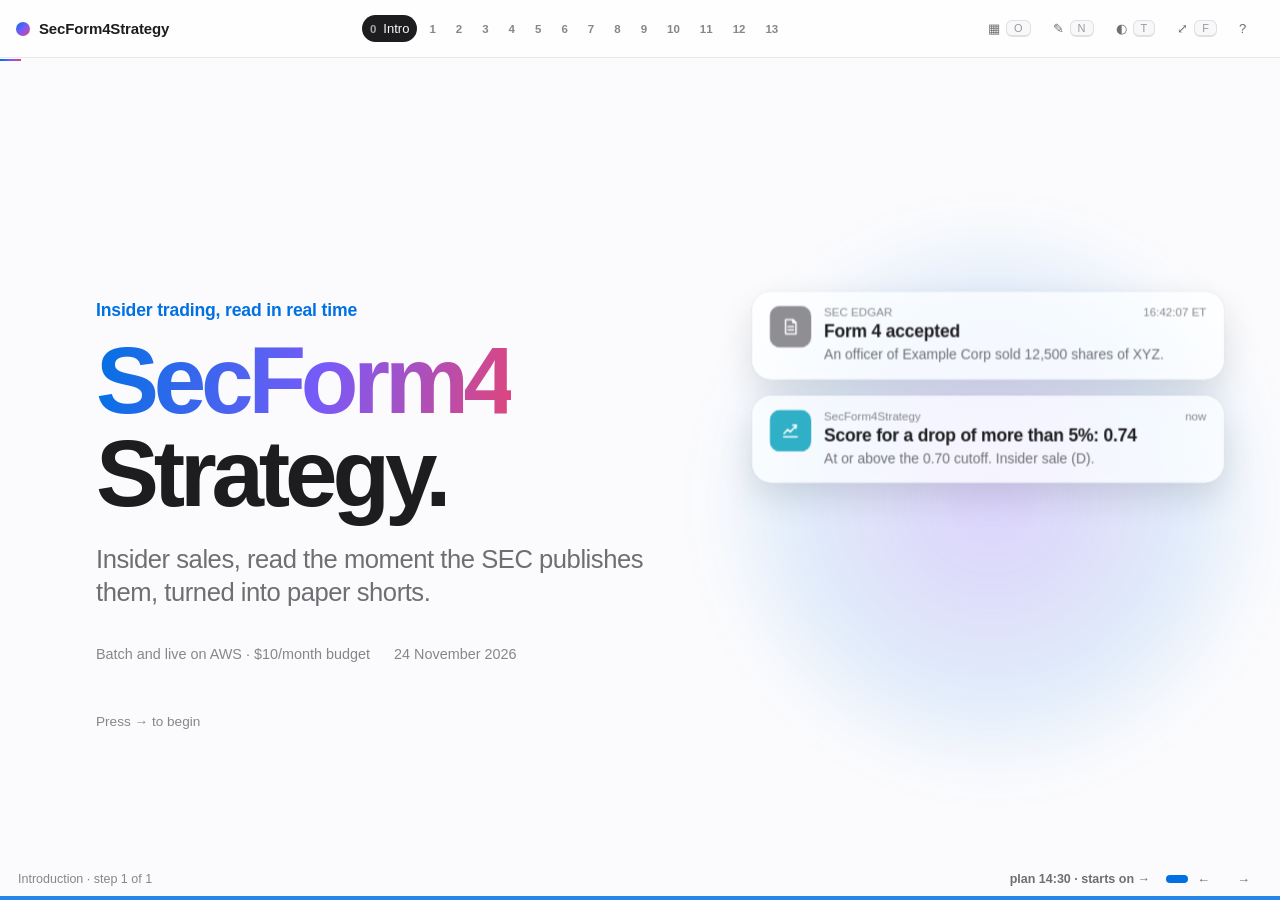
==== commit a8999acb: "fix: Q&A cards flip in Safari, cost answer fits - Flip cards: faces ignore the pointer, so clicks la" ====
--- a/site/story/index.html
+++ b/site/story/index.html
@@ -203,9 +203,9 @@
 .stripes{background-image:repeating-linear-gradient(-45deg,var(--accent-soft) 0 12px,transparent 12px 24px);background-size:34px 34px;animation:stripes 1.2s linear infinite}
 @keyframes stripes{to{background-position:34px 0}}
 .flip{perspective:1200px;cursor:pointer;border:0;background:transparent;padding:0;text-align:left}
-.flip .in{position:relative;width:100%;height:100%;transition:transform .7s cubic-bezier(.2,.7,.2,1);transform-style:preserve-3d}
+.flip .in{position:relative;width:100%;height:100%;pointer-events:none;transition:transform .7s cubic-bezier(.2,.7,.2,1);transform-style:preserve-3d}
 .flip.open .in{transform:rotateY(180deg)}
-.flip .fa,.flip .fb{position:absolute;inset:0;backface-visibility:hidden;border-radius:16px;border:1px solid var(--line);background:var(--panel);box-shadow:var(--shadow);padding:18px 22px;display:flex;flex-direction:column;justify-content:center}
+.flip .fa,.flip .fb{position:absolute;inset:0;-webkit-backface-visibility:hidden;backface-visibility:hidden;border-radius:16px;border:1px solid var(--line);background:var(--panel);box-shadow:var(--shadow);padding:18px 22px;display:flex;flex-direction:column;justify-content:center}
 .flip .fb{transform:rotateY(180deg);background:var(--panel2)}
 .flip h4{margin:0;font-size:22px;line-height:1.3}
 .flip p{margin:0;font-size:17.5px;line-height:1.42;color:var(--muted)}
@@ -1652,7 +1652,7 @@
   ["How do you avoid look-ahead?", "Entry is the first print after accepted_at. Values use the close before the acceptance day. The walk-forward split is purged, and the holdout is scored once."],
   ["Why a classifier?", "The return regressor never beat predicting zero on MAE, and single outlier labels drove its mean short return. The decision is binary anyway: short or not. The classifier ranks short winners, and the cutoff is chosen on the folds."],
   ["How does a bad model stay out of production?", "The training service always saves, but only the gate moves latest.json: enough development rows, the same features, a finite holdout AP, at least one short at the cutoff. promote_model.sh promotes or rolls back by hand."],
-  ["What does it cost?", "Live path only: cents to a few dollars per month, with no NAT. Batch switched on: about $1.20 per day plus usage, on Fargate Spot (up to 70% cheaper) with an On-Demand fallback. A $10 monthly budget emails alerts; November's backfill month used $8.52 by the 23rd, covered by credits."],
+  ["What does it cost?", "Live path alone: cents to a few dollars a month. Batch switched on: about $1.20 a day for the NAT, plus Fargate Spot (up to 70% cheaper). November, with the full backfill: $8.52 of the $10 budget."],
   ["Why is the NAT switchable?", "It bills about $1.08 per day with no traffic. Always on, it would cost about $32 per month, over three times the budget. Only the batch path needs it; the live Lambdas run outside the VPC."],
   ["Why no API for the website?", "A publisher Lambda writes static JSON. CloudFront reads the private S3 bucket through OAC; a CloudFront Function checks Basic auth against a hash in a KeyValueStore."],
   ["What about the Lambda concurrency limit?", "The quota was raised from 10 to 1,000 on 23 November. The live writers to P and BIR4 run one at a time (reserved concurrency 1), so overlapping runs queue instead of writing the same table at once."],
